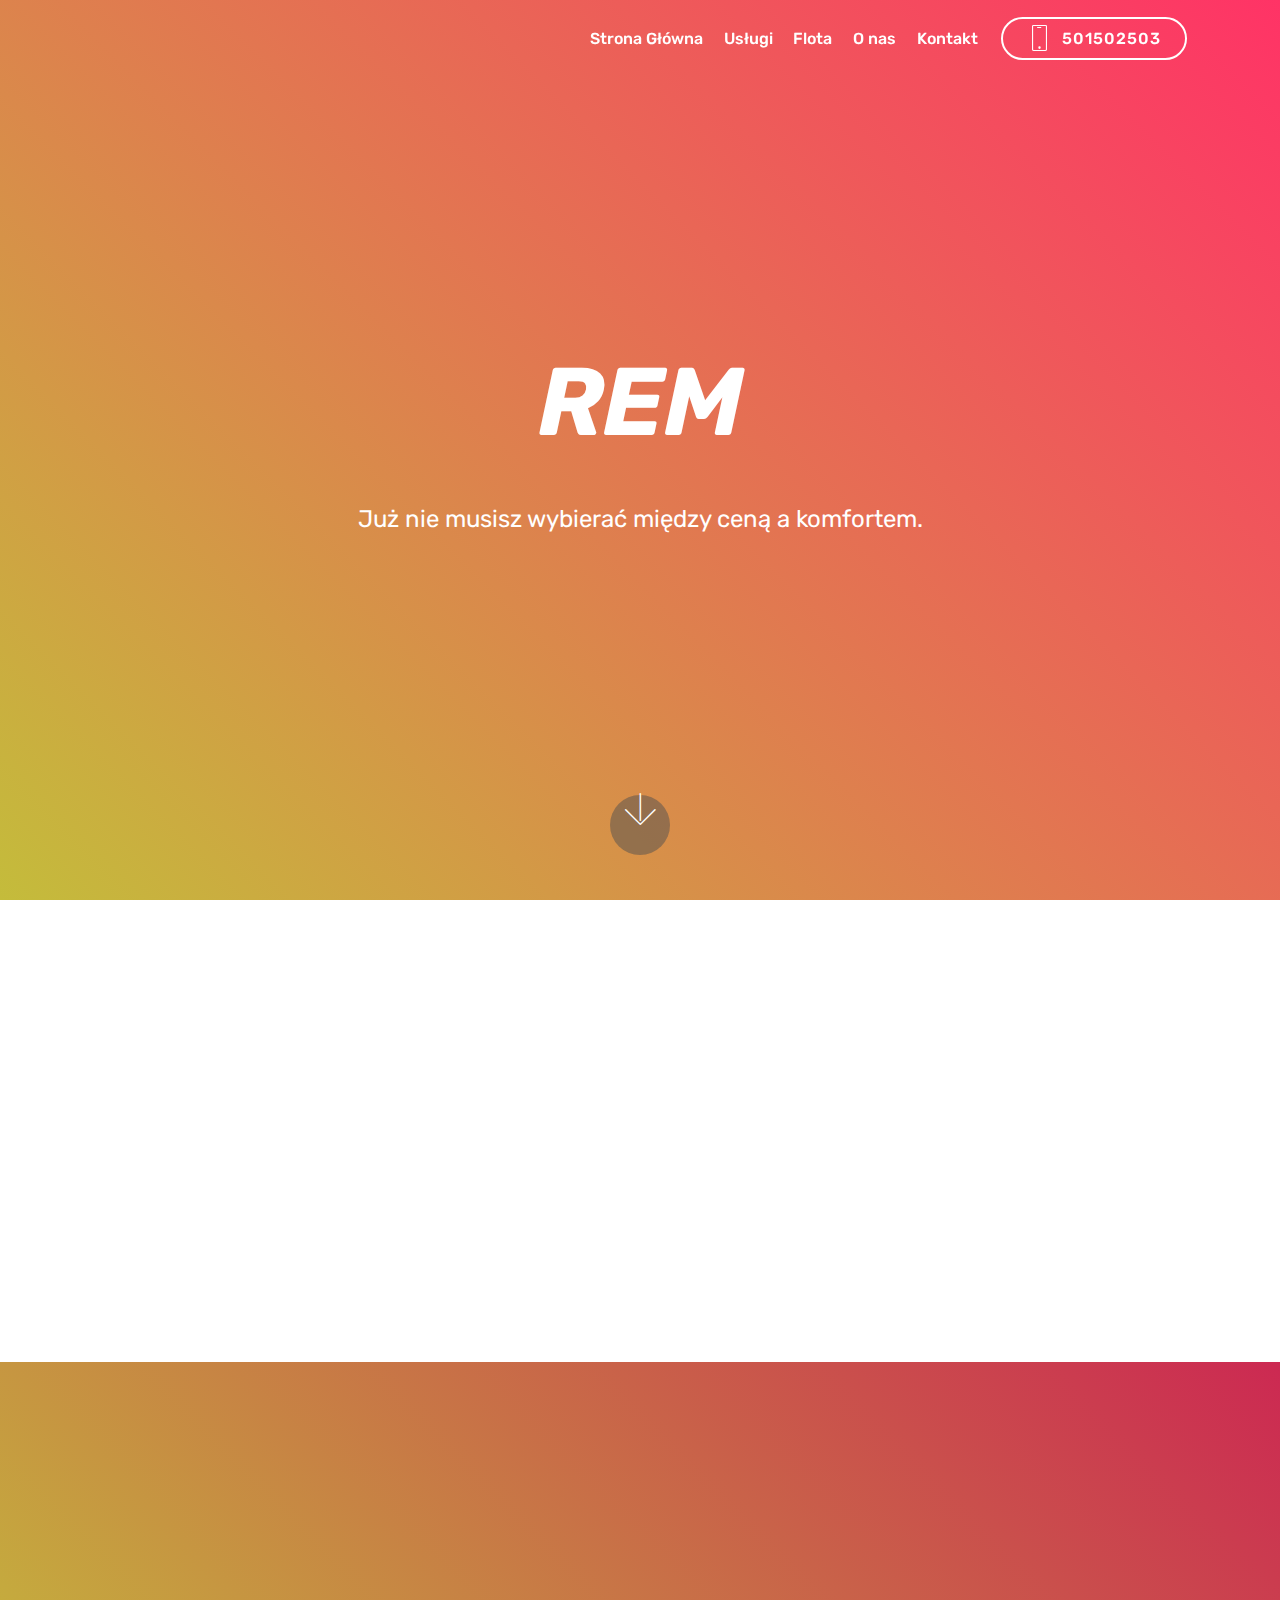
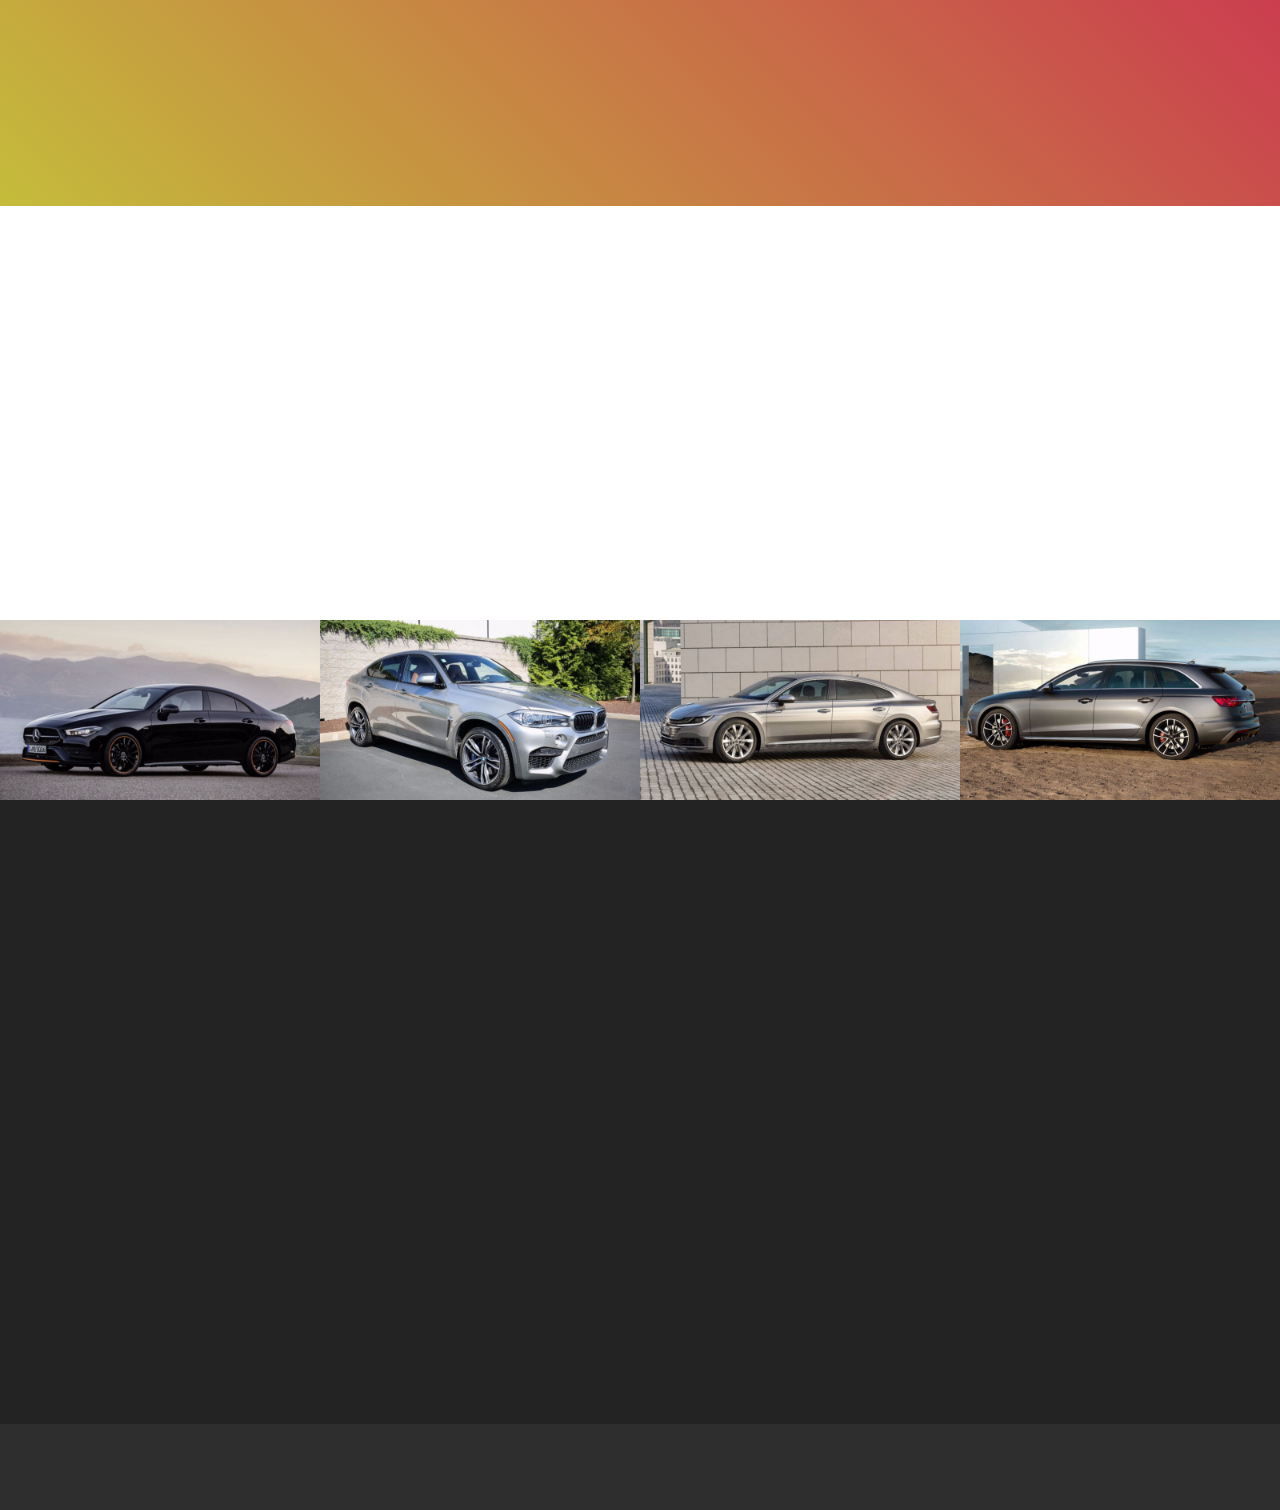
==== index.html @ b4884ef9 "create github pages" ====
<!DOCTYPE html>
<html  >
<head>
  <!-- Site made with Mobirise Website Builder v4.11.5, https://mobirise.com -->
  <meta charset="UTF-8">
  <meta http-equiv="X-UA-Compatible" content="IE=edge">
  <meta name="generator" content="Mobirise v4.11.5, mobirise.com">
  <meta name="viewport" content="width=device-width, initial-scale=1, minimum-scale=1">
  <link rel="shortcut icon" href="assets/images/logo2.png" type="image/x-icon">
  <meta name="description" content="">
  
  <title>Home</title>
  <link rel="stylesheet" href="assets/web/assets/mobirise-icons/mobirise-icons.css">
  <link rel="stylesheet" href="assets/soundcloud-plugin/style.css">
  <link rel="stylesheet" href="assets/bootstrap/css/bootstrap.min.css">
  <link rel="stylesheet" href="assets/bootstrap/css/bootstrap-grid.min.css">
  <link rel="stylesheet" href="assets/bootstrap/css/bootstrap-reboot.min.css">
  <link rel="stylesheet" href="assets/tether/tether.min.css">
  <link rel="stylesheet" href="assets/dropdown/css/style.css">
  <link rel="stylesheet" href="assets/animatecss/animate.min.css">
  <link rel="stylesheet" href="assets/theme/css/style.css">
  <link rel="stylesheet" href="assets/gallery/style.css">
  <link rel="preload" as="style" href="assets/mobirise/css/mbr-additional.css"><link rel="stylesheet" href="assets/mobirise/css/mbr-additional.css" type="text/css">
  
  
  
</head>
<body>
  <section class="menu cid-rJGzyk64G8" once="menu" id="menu2-5">

    

    <nav class="navbar navbar-expand beta-menu navbar-dropdown align-items-center navbar-fixed-top navbar-toggleable-sm bg-color transparent">
        <button class="navbar-toggler navbar-toggler-right" type="button" data-toggle="collapse" data-target="#navbarSupportedContent" aria-controls="navbarSupportedContent" aria-expanded="false" aria-label="Toggle navigation">
            <div class="hamburger">
                <span></span>
                <span></span>
                <span></span>
                <span></span>
            </div>
        </button>
        <div class="menu-logo">
            <div class="navbar-brand">
                
                
            </div>
        </div>
        <div class="collapse navbar-collapse" id="navbarSupportedContent">
            <ul class="navbar-nav nav-dropdown navbar-nav-top-padding" data-app-modern-menu="true"><li class="nav-item"><a class="nav-link link text-white display-4" href="index.html">Strona Główna</a></li><li class="nav-item"><a class="nav-link link text-white display-4" href="page1.html">Usługi</a></li><li class="nav-item"><a class="nav-link link text-white display-4" href="page2.html">Flota</a></li><li class="nav-item"><a class="nav-link link text-white display-4" href="page3.html">O nas</a></li><li class="nav-item"><a class="nav-link link text-white display-4" href="index.html#contacts1-9">Kontakt</a></li></ul>
            <div class="navbar-buttons mbr-section-btn"><a class="btn btn-sm btn-white-outline display-4" href="tel:+1-234-567-8901">
                    <span class="btn-icon mbri-mobile mbr-iconfont mbr-iconfont-btn">
                    </span>501502503</a></div>
        </div>
    </nav>
</section>

<section class="engine"><a href="https://mobirise.info/n">free simple web templates</a></section><section class="header11 cid-rJGunE5Gur mbr-fullscreen" id="header11-1">

    <!-- Block parameters controls (Blue "Gear" panel) -->
    
    <!-- End block parameters -->

    
    <div class="container align-left">
        <div class="media-container-column mbr-white col-md-12">
            
            <h1 class="mbr-section-title py-3 mbr-fonts-style display-1"><strong><em>REM</em></strong></h1>
            <p class="mbr-text py-3 mbr-fonts-style display-5">Już nie musisz wybierać między ceną a komfortem.</p>
            
        </div>
    </div>

    <div class="mbr-arrow hidden-sm-down" aria-hidden="true">
        <a href="#next">
            <i class="mbri-down mbr-iconfont"></i>
        </a>
    </div>
</section>

<section class="mbr-section info1 cid-rJRzgH8asZ" id="info1-i">

    

    
    <div class="container">
        <div class="row justify-content-center content-row">
            <div class="media-container-column title col-12 col-lg-7 col-md-6">
                <h3 class="mbr-section-subtitle align-left mbr-light pb-3 mbr-fonts-style display-5">Realizujemy transporty grupowe, indywidualne oraz w ramach szerszej współpracy. Znajdź ofertę, która najbardziej Tobie odpowiada.</h3>
                <h2 class="align-left mbr-bold mbr-fonts-style display-2">WYBIERZ RODZAJ TRANSPORTU<br></h2>
            </div>
            <div class="media-container-column col-12 col-lg-3 col-md-4">
                <div class="mbr-section-btn align-right py-4"><a class="btn btn-black display-4" href="page1.html">USŁUGI</a></div>
            </div>
        </div>
    </div>
</section>

<section class="mbr-section info2 cid-rJRzhJeKX6" id="info2-j">

    

    

    <div class="container">
        <div class="row main justify-content-center">
            <div class="media-container-column col-12 col-lg-3 col-md-4">
                <div class="mbr-section-btn align-left py-4"><a class="btn btn-black display-4" href="page2.html">FLOTA</a></div>
            </div>
            <div class="media-container-column title col-12 col-lg-7 col-md-6">
                <h2 class="align-right mbr-bold mbr-white pb-3 mbr-fonts-style display-5"><span style="font-weight: normal;">Posiadamy dużą flotę samochodów&nbsp;renomowanych marek takich jak: BMW, Mercedes, Audi, Volkswagen.</span></h2>
                <h3 class="mbr-section-subtitle align-right mbr-light mbr-white mbr-fonts-style display-2"><strong>SPRAWDŹ NASZE POJAZDY</strong></h3>
            </div>
        </div>
    </div>
</section>

<section class="mbr-section info1 cid-rJRziMb0Fy" id="info1-k">

    

    
    <div class="container">
        <div class="row justify-content-center content-row">
            <div class="media-container-column title col-12 col-lg-7 col-md-6">
                <h3 class="mbr-section-subtitle align-left mbr-light pb-3 mbr-fonts-style display-5">Zanim skorzystasz z naszej oferty, dowiedz się więcej o nas i o naszych standardach, które pozwoliły nam stanąć na czele firm transportowych.</h3>
                <h2 class="align-left mbr-bold mbr-fonts-style display-2">Poznaj nas i nasz zespół</h2>
            </div>
            <div class="media-container-column col-12 col-lg-3 col-md-4">
                <div class="mbr-section-btn align-right py-4"><a class="btn btn-black display-4" href="page3.html">O nas</a></div>
            </div>
        </div>
    </div>
</section>

<section class="mbr-gallery mbr-slider-carousel cid-rJRK3xpeCD" id="gallery3-16">

    

    <div>
        <div><!-- Filter --><!-- Gallery --><div class="mbr-gallery-row"><div class="mbr-gallery-layout-default"><div><div><div class="mbr-gallery-item mbr-gallery-item--p0" data-video-url="false" data-tags="Niesamowite"><div href="#lb-gallery3-16" data-slide-to="0" data-toggle="modal"><img src="assets/images/1920-nowymercedes-benzclacoupeacute-0083-945897-1256x837-800x450.jpeg" alt="" title=""><span class="icon-focus"></span></div></div><div class="mbr-gallery-item mbr-gallery-item--p0" data-video-url="false" data-tags="Wrażliwe"><div href="#lb-gallery3-16" data-slide-to="1" data-toggle="modal"><img src="assets/images/3ade88a9a35faf5056b6fb2b3091772f-1024x683-800x450.jpeg" alt="" title=""><span class="icon-focus"></span></div></div><div class="mbr-gallery-item mbr-gallery-item--p0" data-video-url="false" data-tags="Twórcze"><div href="#lb-gallery3-16" data-slide-to="2" data-toggle="modal"><img src="assets/images/volkswagen-arteon-cennik-i-cena-w-polsce-1256x707-800x450.jpeg" alt="" title=""><span class="icon-focus"></span></div></div><div class="mbr-gallery-item mbr-gallery-item--p0" data-video-url="false" data-tags="Animowane"><div href="#lb-gallery3-16" data-slide-to="3" data-toggle="modal"><img src="assets/images/1920x1080-as4-a-191002-1256x707-800x450.jpeg" alt="" title=""><span class="icon-focus"></span></div></div></div></div><div class="clearfix"></div></div></div><!-- Lightbox --><div data-app-prevent-settings="" class="mbr-slider modal fade carousel slide" tabindex="-1" data-keyboard="true" data-interval="false" id="lb-gallery3-16"><div class="modal-dialog"><div class="modal-content"><div class="modal-body"><div class="carousel-inner"><div class="carousel-item"><img src="assets/images/1920-nowymercedes-benzclacoupeacute-0083-945897-1256x837.jpeg" alt="" title=""></div><div class="carousel-item"><img src="assets/images/3ade88a9a35faf5056b6fb2b3091772f-1024x683.jpeg" alt="" title=""></div><div class="carousel-item"><img src="assets/images/volkswagen-arteon-cennik-i-cena-w-polsce-1256x707.jpeg" alt="" title=""></div><div class="carousel-item active"><img src="assets/images/1920x1080-as4-a-191002-1256x707.jpeg" alt="" title=""></div></div><a class="carousel-control carousel-control-prev" role="button" data-slide="prev" href="#lb-gallery3-16"><span class="mbri-left mbr-iconfont" aria-hidden="true"></span><span class="sr-only">Previous</span></a><a class="carousel-control carousel-control-next" role="button" data-slide="next" href="#lb-gallery3-16"><span class="mbri-right mbr-iconfont" aria-hidden="true"></span><span class="sr-only">Next</span></a><a class="close" href="#" role="button" data-dismiss="modal"><span class="sr-only">Close</span></a></div></div></div></div></div>
    </div>

</section>

<section class="mbr-section contacts1 cid-rJGGZjTXAt" id="contacts1-9">
    <!---->
    
    <!---->
    <!--Overlay-->
    
    <!--Container-->
    <div class="container">
        <div class="row">
            <!--Titles-->
            <div class="title col-12">
                <h2 class="align-left mbr-fonts-style display-1">Kontakt</h2>
                
            </div>
            <!--Left-->
            <div class="col-12 col-md-6">
                <div class="left-block wrapper">
                    <div class="b b-adress">
                        <h5 class="align-left mbr-fonts-style m-0 display-5">
                            Adres:</h5>
                        <p class="mbr-text align-left mbr-fonts-style display-7">św. Wincentego 14/19 03-505 Warszawa</p>
                    </div>
                    <div class="b b-phone">
                        <h5 class="align-left mbr-fonts-style m-0 display-5">Telefon</h5>
                        <p class="mbr-text align-left mbr-fonts-style display-7">501502503</p>
                    </div>
                    <div class="b b-mail">
                        <h5 class="align-left mbr-fonts-style m-0 display-5">Dane firmy:</h5>
                        <p class="mbr-text align-left mbr-fonts-style display-7">REM sp. z o.o.<br>KRS 0000455723
<br>NIP 6112729749
<br>REGON 022099872<br></p>
                    </div>
                </div>
            </div>
            <!--Right-->
            <div class="col-12 col-md-6">
                <div class="google-map"><iframe frameborder="0" style="border:0" src="https://www.google.com/maps/embed/v1/place?key=AIzaSyCy9r70T3NYf3PhvVflTo0_zdif2_IoIYs&amp;q=place_id:ChIJbTyBayLMHkcRTIq_epnAXNs" allowfullscreen=""></iframe></div>
            </div>
        </div>
    </div>
</section>

<section once="footers" class="cid-rJGOMIlOCq" id="footer6-b">

    

    

    <div class="container">
        <div class="media-container-row align-center mbr-white">
            <div class="col-12">
                <p class="mbr-text mb-0 mbr-fonts-style display-7">
                    © Copyright 2019 REM sp. z o.o. - All Rights Reserved
                </p>
            </div>
        </div>
    </div>
</section>


  <script src="assets/web/assets/jquery/jquery.min.js"></script>
  <script src="assets/popper/popper.min.js"></script>
  <script src="assets/bootstrap/js/bootstrap.min.js"></script>
  <script src="assets/viewportchecker/jquery.viewportchecker.js"></script>
  <script src="assets/tether/tether.min.js"></script>
  <script src="assets/dropdown/js/nav-dropdown.js"></script>
  <script src="assets/dropdown/js/navbar-dropdown.js"></script>
  <script src="assets/smoothscroll/smooth-scroll.js"></script>
  <script src="assets/vimeoplayer/jquery.mb.vimeo_player.js"></script>
  <script src="assets/masonry/masonry.pkgd.min.js"></script>
  <script src="assets/imagesloaded/imagesloaded.pkgd.min.js"></script>
  <script src="assets/bootstrapcarouselswipe/bootstrap-carousel-swipe.js"></script>
  <script src="assets/touchswipe/jquery.touch-swipe.min.js"></script>
  <script src="assets/theme/js/script.js"></script>
  <script src="assets/gallery/player.min.js"></script>
  <script src="assets/gallery/script.js"></script>
  <script src="assets/slidervideo/script.js"></script>
  
  
 <div id="scrollToTop" class="scrollToTop mbr-arrow-up"><a style="text-align: center;"><i class="mbr-arrow-up-icon mbr-arrow-up-icon-cm cm-icon cm-icon-smallarrow-up"></i></a></div>
    <input name="animation" type="hidden">
  </body>
</html>
---- assets/web/assets/mobirise-icons/mobirise-icons.css ----
@font-face {
  font-family: 'MobiriseIcons';
  src:  url('mobirise-icons.eot?spat4u');
  src:  url('mobirise-icons.eot?spat4u#iefix') format('embedded-opentype'),
    url('mobirise-icons.ttf?spat4u') format('truetype'),
    url('mobirise-icons.woff?spat4u') format('woff'),
    url('mobirise-icons.svg?spat4u#MobiriseIcons') format('svg');
  font-weight: normal;
  font-style: normal;
  font-display: swap;
}

[class^="mbri-"], [class*=" mbri-"] {
  /* use !important to prevent issues with browser extensions that change fonts */
  font-family: MobiriseIcons !important;
  speak: none;
  font-style: normal;
  font-weight: normal;
  font-variant: normal;
  text-transform: none;
  line-height: 1;

  /* Better Font Rendering =========== */
  -webkit-font-smoothing: antialiased;
  -moz-osx-font-smoothing: grayscale;
}

.mbri-add-submenu:before {
  content: "\e900";
}
.mbri-alert:before {
  content: "\e901";
}
.mbri-align-center:before {
  content: "\e902";
}
.mbri-align-justify:before {
  content: "\e903";
}
.mbri-align-left:before {
  content: "\e904";
}
.mbri-align-right:before {
  content: "\e905";
}
.mbri-android:before {
  content: "\e906";
}
.mbri-apple:before {
  content: "\e907";
}
.mbri-arrow-down:before {
  content: "\e908";
}
.mbri-arrow-next:before {
  content: "\e909";
}
.mbri-arrow-prev:before {
  content: "\e90a";
}
.mbri-arrow-up:before {
  content: "\e90b";
}
.mbri-bold:before {
  content: "\e90c";
}
.mbri-bookmark:before {
  content: "\e90d";
}
.mbri-bootstrap:before {
  content: "\e90e";
}
.mbri-briefcase:before {
  content: "\e90f";
}
.mbri-browse:before {
  content: "\e910";
}
.mbri-bulleted-list:before {
  content: "\e911";
}
.mbri-calendar:before {
  content: "\e912";
}
.mbri-camera:before {
  content: "\e913";
}
.mbri-cart-add:before {
  content: "\e914";
}
.mbri-cart-full:before {
  content: "\e915";
}
.mbri-cash:before {
  content: "\e916";
}
.mbri-change-style:before {
  content: "\e917";
}
.mbri-chat:before {
  content: "\e918";
}
.mbri-clock:before {
  content: "\e919";
}
.mbri-close:before {
  content: "\e91a";
}
.mbri-cloud:before {
  content: "\e91b";
}
.mbri-code:before {
  content: "\e91c";
}
.mbri-contact-form:before {
  content: "\e91d";
}
.mbri-credit-card:before {
  content: "\e91e";
}
.mbri-cursor-click:before {
  content: "\e91f";
}
.mbri-cust-feedback:before {
  content: "\e920";
}
.mbri-database:before {
  content: "\e921";
}
.mbri-delivery:before {
  content: "\e922";
}
.mbri-desktop:before {
  content: "\e923";
}
.mbri-devices:before {
  content: "\e924";
}
.mbri-down:before {
  content: "\e925";
}
.mbri-download:before {
  content: "\e989";
}
.mbri-drag-n-drop:before {
  content: "\e927";
}
.mbri-drag-n-drop2:before {
  content: "\e928";
}
.mbri-edit:before {
  content: "\e929";
}
.mbri-edit2:before {
  content: "\e92a";
}
.mbri-error:before {
  content: "\e92b";
}
.mbri-extension:before {
  content: "\e92c";
}
.mbri-features:before {
  content: "\e92d";
}
.mbri-file:before {
  content: "\e92e";
}
.mbri-flag:before {
  content: "\e92f";
}
.mbri-folder:before {
  content: "\e930";
}
.mbri-gift:before {
  content: "\e931";
}
.mbri-github:before {
  content: "\e932";
}
.mbri-globe:before {
  content: "\e933";
}
.mbri-globe-2:before {
  content: "\e934";
}
.mbri-growing-chart:before {
  content: "\e935";
}
.mbri-hearth:before {
  content: "\e936";
}
.mbri-help:before {
  content: "\e937";
}
.mbri-home:before {
  content: "\e938";
}
.mbri-hot-cup:before {
  content: "\e939";
}
.mbri-idea:before {
  content: "\e93a";
}
.mbri-image-gallery:before {
  content: "\e93b";
}
.mbri-image-slider:before {
  content: "\e93c";
}
.mbri-info:before {
  content: "\e93d";
}
.mbri-italic:before {
  content: "\e93e";
}
.mbri-key:before {
  content: "\e93f";
}
.mbri-laptop:before {
  content: "\e940";
}
.mbri-layers:before {
  content: "\e941";
}
.mbri-left-right:before {
  content: "\e942";
}
.mbri-left:before {
  content: "\e943";
}
.mbri-letter:before {
  content: "\e944";
}
.mbri-like:before {
  content: "\e945";
}
.mbri-link:before {
  content: "\e946";
}
.mbri-lock:before {
  content: "\e947";
}
.mbri-login:before {
  content: "\e948";
}
.mbri-logout:before {
  content: "\e949";
}
.mbri-magic-stick:before {
  content: "\e94a";
}
.mbri-map-pin:before {
  content: "\e94b";
}
.mbri-menu:before {
  content: "\e94c";
}
.mbri-mobile:before {
  content: "\e94d";
}
.mbri-mobile2:before {
  content: "\e94e";
}
.mbri-mobirise:before {
  content: "\e94f";
}
.mbri-more-horizontal:before {
  content: "\e950";
}
.mbri-more-vertical:before {
  content: "\e951";
}
.mbri-music:before {
  content: "\e952";
}
.mbri-new-file:before {
  content: "\e953";
}
.mbri-numbered-list:before {
  content: "\e954";
}
.mbri-opened-folder:before {
  content: "\e955";
}
.mbri-pages:before {
  content: "\e956";
}
.mbri-paper-plane:before {
  content: "\e957";
}
.mbri-paperclip:before {
  content: "\e958";
}
.mbri-photo:before {
  content: "\e959";
}
.mbri-photos:before {
  content: "\e95a";
}
.mbri-pin:before {
  content: "\e95b";
}
.mbri-play:before {
  content: "\e95c";
}
.mbri-plus:before {
  content: "\e95d";
}
.mbri-preview:before {
  content: "\e95e";
}
.mbri-print:before {
  content: "\e95f";
}
.mbri-protect:before {
  content: "\e960";
}
.mbri-question:before {
  content: "\e961";
}
.mbri-quote-left:before {
  content: "\e962";
}
.mbri-quote-right:before {
  content: "\e963";
}
.mbri-refresh:before {
  content: "\e964";
}
.mbri-responsive:before {
  content: "\e965";
}
.mbri-right:before {
  content: "\e966";
}
.mbri-rocket:before {
  content: "\e967";
}
.mbri-sad-face:before {
  content: "\e968";
}
.mbri-sale:before {
  content: "\e969";
}
.mbri-save:before {
  content: "\e96a";
}
.mbri-search:before {
  content: "\e96b";
}
.mbri-setting:before {
  content: "\e96c";
}
.mbri-setting2:before {
  content: "\e96d";
}
.mbri-setting3:before {
  content: "\e96e";
}
.mbri-share:before {
  content: "\e96f";
}
.mbri-shopping-bag:before {
  content: "\e970";
}
.mbri-shopping-basket:before {
  content: "\e971";
}
.mbri-shopping-cart:before {
  content: "\e972";
}
.mbri-sites:before {
  content: "\e973";
}
.mbri-smile-face:before {
  content: "\e974";
}
.mbri-speed:before {
  content: "\e975";
}
.mbri-star:before {
  content: "\e976";
}
.mbri-success:before {
  content: "\e977";
}
.mbri-sun:before {
  content: "\e978";
}
.mbri-sun2:before {
  content: "\e979";
}
.mbri-tablet:before {
  content: "\e97a";
}
.mbri-tablet-vertical:before {
  content: "\e97b";
}
.mbri-target:before {
  content: "\e97c";
}
.mbri-timer:before {
  content: "\e97d";
}
.mbri-to-ftp:before {
  content: "\e97e";
}
.mbri-to-local-drive:before {
  content: "\e97f";
}
.mbri-touch-swipe:before {
  content: "\e980";
}
.mbri-touch:before {
  content: "\e981";
}
.mbri-trash:before {
  content: "\e982";
}
.mbri-underline:before {
  content: "\e983";
}
.mbri-unlink:before {
  content: "\e984";
}
.mbri-unlock:before {
  content: "\e985";
}
.mbri-up-down:before {
  content: "\e986";
}
.mbri-up:before {
  content: "\e987";
}
.mbri-update:before {
  content: "\e988";
}
.mbri-upload:before {
 content: "\e926"; 
}
.mbri-user:before {
  content: "\e98a";
}
.mbri-user2:before {
  content: "\e98b";
}
.mbri-users:before {
  content: "\e98c";
}
.mbri-video:before {
  content: "\e98d";
}
.mbri-video-play:before {
  content: "\e98e";
}
.mbri-watch:before {
  content: "\e98f";
}
.mbri-website-theme:before {
  content: "\e990";
}
.mbri-wifi:before {
  content: "\e991";
}
.mbri-windows:before {
  content: "\e992";
}
.mbri-zoom-out:before {
  content: "\e993";
}
.mbri-redo:before {
  content: "\e994";
}
.mbri-undo:before {
  content: "\e995";
}
---- assets/soundcloud-plugin/style.css ----
.addons-container {
  position: relative;
  margin-left: auto;
  margin-right: auto;
  padding-right: 15px;
  padding-left: 15px; }
  @media (min-width: 576px) {
    .addons-container {
      padding-right: 15px;
      padding-left: 15px; } }
  @media (min-width: 768px) {
    .addons-container {
      padding-right: 15px;
      padding-left: 15px; } }
  @media (min-width: 992px) {
    .addons-container {
      padding-right: 15px;
      padding-left: 15px; } }
  @media (min-width: 1200px) {
    .addons-container {
      padding-right: 15px;
      padding-left: 15px; } }
  @media (min-width: 576px) {
    .addons-container {
      width: 540px;
      max-width: 100%; } }
  @media (min-width: 768px) {
    .addons-container {
      width: 720px;
      max-width: 100%; } }
  @media (min-width: 992px) {
    .addons-container {
      width: 960px;
      max-width: 100%; } }
  @media (min-width: 1200px) {
    .addons-container {
      width: 1140px;
      max-width: 100%; } }

.addons-container-inner{
    position: relative;
    width: 100%;
    min-height: 1px;
    padding-right: 15px;
    padding-left: 15px;
}
@media (min-width: 567px) {
    .addons-container-inner{
        -ms-flex: 0 0 66.666667%;
        flex: 0 0 66.666667%;
        max-width: 66.666667%;
    }
}
.addons-row{
    display: flex;
    justify-content:center;
}
---- assets/dropdown/css/style.css ----
.navbar-dropdown {
  left: 0;
  padding: 0;
  position: absolute;
  right: 0;
  top: 0;
  transition: all 0.45s ease;
  z-index: 1030;
  background: #282828; }
  .navbar-dropdown .navbar-logo {
    margin-right: 0.8rem;
    transition: margin 0.3s ease-in-out;
    vertical-align: middle; }
    .navbar-dropdown .navbar-logo img {
      height: 3.125rem;
      transition: all 0.3s ease-in-out; }
    .navbar-dropdown .navbar-logo.mbr-iconfont {
      font-size: 3.125rem;
      line-height: 3.125rem; }
  .navbar-dropdown .navbar-caption {
    font-weight: 700;
    white-space: normal;
    vertical-align: -4px;
    line-height: 3.125rem !important; }
    .navbar-dropdown .navbar-caption, .navbar-dropdown .navbar-caption:hover {
      color: inherit;
      text-decoration: none; }
  .navbar-dropdown .mbr-iconfont + .navbar-caption {
    vertical-align: -1px; }
  .navbar-dropdown.navbar-fixed-top {
    position: fixed; }
  .navbar-dropdown .navbar-brand span {
    vertical-align: -4px; }
  .navbar-dropdown.bg-color.transparent {
    background: none; }
  .navbar-dropdown.navbar-short .navbar-brand {
    padding: 0.625rem 0; }
    .navbar-dropdown.navbar-short .navbar-brand span {
      vertical-align: -1px; }
  .navbar-dropdown.navbar-short .navbar-caption {
    line-height: 2.375rem !important;
    vertical-align: -2px; }
  .navbar-dropdown.navbar-short .navbar-logo {
    margin-right: 0.5rem; }
    .navbar-dropdown.navbar-short .navbar-logo img {
      height: 2.375rem; }
    .navbar-dropdown.navbar-short .navbar-logo.mbr-iconfont {
      font-size: 2.375rem;
      line-height: 2.375rem; }
  .navbar-dropdown.navbar-short .mbr-table-cell {
    height: 3.625rem; }
  .navbar-dropdown .navbar-close {
    left: 0.6875rem;
    position: fixed;
    top: 0.75rem;
    z-index: 1000; }
  .navbar-dropdown .hamburger-icon {
    content: "";
    display: inline-block;
    vertical-align: middle;
    width: 16px;
    -webkit-box-shadow: 0 -6px 0 1px #282828,0 0 0 1px #282828,0 6px 0 1px #282828;
    -moz-box-shadow: 0 -6px 0 1px #282828,0 0 0 1px #282828,0 6px 0 1px #282828;
    box-shadow: 0 -6px 0 1px #282828,0 0 0 1px #282828,0 6px 0 1px #282828; }

.dropdown-menu .dropdown-toggle[data-toggle="dropdown-submenu"]::after {
  border-bottom: 0.35em solid transparent;
  border-left: 0.35em solid;
  border-right: 0;
  border-top: 0.35em solid transparent;
  margin-left: 0.3rem; }

.dropdown-menu .dropdown-item:focus {
  outline: 0; }

.nav-dropdown {
  font-size: 0.75rem;
  font-weight: 500;
  height: auto !important; }
  .nav-dropdown .nav-btn {
    padding-left: 1rem; }
  .nav-dropdown .link {
    margin: .667em 1.667em;
    font-weight: 500;
    padding: 0;
    transition: color .2s ease-in-out; }
    .nav-dropdown .link.dropdown-toggle {
      margin-right: 2.583em; }
      .nav-dropdown .link.dropdown-toggle::after {
        margin-left: .25rem;
        border-top: 0.35em solid;
        border-right: 0.35em solid transparent;
        border-left: 0.35em solid transparent;
        border-bottom: 0; }
      .nav-dropdown .link.dropdown-toggle[aria-expanded="true"] {
        margin: 0;
        padding: 0.667em 3.263em  0.667em 1.667em; }
  .nav-dropdown .link::after,
  .nav-dropdown .dropdown-item::after {
    color: inherit; }
  .nav-dropdown .btn {
    font-size: 0.75rem;
    font-weight: 700;
    letter-spacing: 0;
    margin-bottom: 0;
    padding-left: 1.25rem;
    padding-right: 1.25rem; }
  .nav-dropdown .dropdown-menu {
    border-radius: 0;
    border: 0;
    left: 0;
    margin: 0;
    padding-bottom: 1.25rem;
    padding-top: 1.25rem;
    position: relative; }
  .nav-dropdown .dropdown-submenu {
    margin-left: 0.125rem;
    top: 0; }
  .nav-dropdown .dropdown-item {
    font-weight: 500;
    line-height: 2;
    padding: 0.3846em 4.615em 0.3846em 1.5385em;
    position: relative;
    transition: color .2s ease-in-out, background-color .2s ease-in-out; }
    .nav-dropdown .dropdown-item::after {
      margin-top: -0.3077em;
      position: absolute;
      right: 1.1538em;
      top: 50%; }
    .nav-dropdown .dropdown-item:focus, .nav-dropdown .dropdown-item:hover {
      background: none; }

@media (max-width: 767px) {
  .nav-dropdown.navbar-toggleable-sm {
    bottom: 0;
    display: none;
    left: 0;
    overflow-x: hidden;
    position: fixed;
    top: 0;
    transform: translateX(-100%);
    -ms-transform: translateX(-100%);
    -webkit-transform: translateX(-100%);
    width: 18.75rem;
    z-index: 999; } }
.nav-dropdown.navbar-toggleable-xl {
  bottom: 0;
  display: none;
  left: 0;
  overflow-x: hidden;
  position: fixed;
  top: 0;
  transform: translateX(-100%);
  -ms-transform: translateX(-100%);
  -webkit-transform: translateX(-100%);
  width: 18.75rem;
  z-index: 999; }

.nav-dropdown-sm {
  display: block !important;
  overflow-x: hidden;
  overflow: auto;
  padding-top: 3.875rem; }
  .nav-dropdown-sm::after {
    content: "";
    display: block;
    height: 3rem;
    width: 100%; }
  .nav-dropdown-sm.collapse.in ~ .navbar-close {
    display: block !important; }
  .nav-dropdown-sm.collapsing, .nav-dropdown-sm.collapse.in {
    transform: translateX(0);
    -ms-transform: translateX(0);
    -webkit-transform: translateX(0);
    transition: all 0.25s ease-out;
    -webkit-transition: all 0.25s ease-out;
    background: #282828; }
  .nav-dropdown-sm.collapsing[aria-expanded="false"] {
    transform: translateX(-100%);
    -ms-transform: translateX(-100%);
    -webkit-transform: translateX(-100%); }
  .nav-dropdown-sm .nav-item {
    display: block;
    margin-left: 0 !important;
    padding-left: 0; }
  .nav-dropdown-sm .link,
  .nav-dropdown-sm .dropdown-item {
    border-top: 1px dotted rgba(255, 255, 255, 0.1);
    font-size: 0.8125rem;
    line-height: 1.6;
    margin: 0 !important;
    padding: 0.875rem 2.4rem 0.875rem 1.5625rem !important;
    position: relative;
    white-space: normal; }
    .nav-dropdown-sm .link:focus, .nav-dropdown-sm .link:hover,
    .nav-dropdown-sm .dropdown-item:focus,
    .nav-dropdown-sm .dropdown-item:hover {
      background: rgba(0, 0, 0, 0.2) !important;
      color: #c0a375; }
  .nav-dropdown-sm .nav-btn {
    position: relative;
    padding: 1.5625rem 1.5625rem 0 1.5625rem; }
    .nav-dropdown-sm .nav-btn::before {
      border-top: 1px dotted rgba(255, 255, 255, 0.1);
      content: "";
      left: 0;
      position: absolute;
      top: 0;
      width: 100%; }
    .nav-dropdown-sm .nav-btn + .nav-btn {
      padding-top: 0.625rem; }
      .nav-dropdown-sm .nav-btn + .nav-btn::before {
        display: none; }
  .nav-dropdown-sm .btn {
    padding: 0.625rem 0; }
  .nav-dropdown-sm .dropdown-toggle[data-toggle="dropdown-submenu"]::after {
    margin-left: .25rem;
    border-top: 0.35em solid;
    border-right: 0.35em solid transparent;
    border-left: 0.35em solid transparent;
    border-bottom: 0; }
  .nav-dropdown-sm .dropdown-toggle[data-toggle="dropdown-submenu"][aria-expanded="true"]::after {
    border-top: 0;
    border-right: 0.35em solid transparent;
    border-left: 0.35em solid transparent;
    border-bottom: 0.35em solid; }
  .nav-dropdown-sm .dropdown-menu {
    margin: 0;
    padding: 0;
    position: relative;
    top: 0;
    left: 0;
    width: 100%;
    border: 0;
    float: none;
    border-radius: 0;
    background: none; }
  .nav-dropdown-sm .dropdown-submenu {
    left: 100%;
    margin-left: 0.125rem;
    margin-top: -1.25rem;
    top: 0; }

.navbar-toggleable-sm .nav-dropdown .dropdown-menu {
  position: absolute; }

.navbar-toggleable-sm .nav-dropdown .dropdown-submenu {
  left: 100%;
  margin-left: 0.125rem;
  margin-top: -1.25rem;
  top: 0; }

.navbar-toggleable-sm.opened .nav-dropdown .dropdown-menu {
  position: relative; }

.navbar-toggleable-sm.opened .nav-dropdown .dropdown-submenu {
  left: 0;
  margin-left: 00rem;
  margin-top: 0rem;
  top: 0; }

.is-builder .nav-dropdown.collapsing {
  transition: none !important; }

/*# sourceMappingURL=style.css.map */
---- assets/theme/css/style.css ----
/*!
 * Mobirise v4 theme (https://mobirise.com/)
 * Copyright 2017 Mobirise
 */
section {
  background-color: #eeeeee; }

body {
  font-style: normal;
  line-height: 1.5; }

section,
.container,
.container-fluid {
  position: relative;
  word-wrap: break-word; }

a.mbr-iconfont:hover {
  text-decoration: none; }

.article .lead p,
.article .lead ul,
.article .lead ol,
.article .lead pre,
.article .lead blockquote {
  margin-bottom: 0; }

ul,
ol,
pre,
blockquote {
  margin-bottom: 2.3125rem; }

pre {
  background: #f4f4f4;
  padding: 10px 24px;
  white-space: pre-wrap; }

.inactive {
  -webkit-user-select: none;
  -moz-user-select: none;
  -ms-user-select: none;
  user-select: none;
  pointer-events: none;
  -webkit-user-drag: none;
  user-drag: none; }

.mbr-section__comments .row {
  justify-content: center;
  -webkit-justify-content: center; }

a {
  font-style: normal;
  font-weight: 400;
  cursor: pointer; }
  a, a:hover {
    text-decoration: none; }

figure {
  margin-bottom: 0; }

body {
  color: #232323; }

h1,
h2,
h3,
h4,
h5,
h6,
.h1,
.h2,
.h3,
.h4,
.h5,
.h6,
.display-1,
.display-2,
.display-3,
.display-4 {
  line-height: 1;
  word-break: break-word;
  word-wrap: break-word; }

.mbr-section-title {
  font-style: normal;
  line-height: 1.2; }

.mbr-section-subtitle {
  line-height: 1.3; }

.mbr-text {
  font-style: normal;
  line-height: 1.6; }

b,
strong {
  font-weight: bold; }

blockquote {
  padding: 10px 0 10px 20px;
  position: relative;
  border-left: 2px solid;
  border-color: #ff3366; }

input:-webkit-autofill, input:-webkit-autofill:hover, input:-webkit-autofill:focus, input:-webkit-autofill:active {
  transition-delay: 9999s;
  transition-property: background-color, color; }

textarea[type='hidden'] {
  display: none; }

body {
  position: relative; }

section {
  background-position: 50% 50%;
  background-repeat: no-repeat;
  background-size: cover; }
  section .mbr-background-video,
  section .mbr-background-video-preview {
    position: absolute;
    bottom: 0;
    left: 0;
    right: 0;
    top: 0; }

.hidden {
  visibility: hidden; }

.mbr-z-index20 {
  z-index: 20; }

/*! Base colors */
.mbr-white {
  color: #ffffff; }

.mbr-black {
  color: #000000; }

.mbr-bg-white {
  background-color: #ffffff; }

.mbr-bg-black {
  background-color: #000000; }

/*! Text-aligns */
.align-left {
  text-align: left; }

.align-center {
  text-align: center; }

.align-right {
  text-align: right; }

@media (max-width: 767px) {
  .align-left,
  .align-center,
  .align-right,
  .mbr-section-btn,
  .mbr-section-title {
    text-align: center; } }
/*! Font-weight  */
.mbr-light {
  font-weight: 300; }

.mbr-regular {
  font-weight: 400; }

.mbr-semibold {
  font-weight: 500; }

.mbr-bold {
  font-weight: 700; }

/*! Media  */
.media-size-item {
  -webkit-flex: 1 1 auto;
  -moz-flex: 1 1 auto;
  -ms-flex: 1 1 auto;
  -o-flex: 1 1 auto;
  flex: 1 1 auto; }

.media-content {
  -webkit-flex-basis: 100%;
  flex-basis: 100%; }

.media-container-row {
  display: -ms-flexbox;
  display: -webkit-flex;
  display: flex;
  -webkit-flex-direction: row;
  -ms-flex-direction: row;
  flex-direction: row;
  -webkit-flex-wrap: wrap;
  -ms-flex-wrap: wrap;
  flex-wrap: wrap;
  -webkit-justify-content: center;
  -ms-flex-pack: center;
  justify-content: center;
  -webkit-align-content: center;
  -ms-flex-line-pack: center;
  align-content: center;
  -webkit-align-items: start;
  -ms-flex-align: start;
  align-items: start; }
  .media-container-row .media-size-item {
    width: 400px; }

.media-container-column {
  display: -ms-flexbox;
  display: -webkit-flex;
  display: flex;
  -webkit-flex-direction: column;
  -ms-flex-direction: column;
  flex-direction: column;
  -webkit-flex-wrap: wrap;
  -ms-flex-wrap: wrap;
  flex-wrap: wrap;
  -webkit-justify-content: center;
  -ms-flex-pack: center;
  justify-content: center;
  -webkit-align-content: center;
  -ms-flex-line-pack: center;
  align-content: center;
  -webkit-align-items: stretch;
  -ms-flex-align: stretch;
  align-items: stretch; }
  .media-container-column > * {
    width: 100%; }

@media (min-width: 992px) {
  .media-container-row {
    -webkit-flex-wrap: nowrap;
    -ms-flex-wrap: nowrap;
    flex-wrap: nowrap; } }
figure {
  overflow: hidden; }

figure[mbr-media-size] {
  transition: width 0.1s; }

.mbr-figure img,
.mbr-figure iframe {
  display: block;
  width: 100%; }

.card {
  background-color: transparent;
  border: none; }

.card-box {
  width: 100%; }

.card-img {
  text-align: center;
  flex-shrink: 0;
  -webkit-flex-shrink: 0; }

.media {
  max-width: 100%;
  margin: 0 auto; }

.mbr-figure {
  -ms-flex-item-align: center;
  -ms-grid-row-align: center;
  -webkit-align-self: center;
  align-self: center; }

.media-container > div {
  max-width: 100%; }

.mbr-figure img,
.card-img img {
  width: 100%; }

@media (max-width: 991px) {
  .media-size-item {
    width: auto !important; }

  .media {
    width: auto; }

  .mbr-figure {
    width: 100% !important; } }
/*! Buttons */
.btn {
  font-weight: 500;
  border-width: 2px;
  font-style: normal;
  letter-spacing: 1px;
  margin: .4rem .8rem;
  white-space: normal;
  -webkit-transition: all .3s ease-in-out;
  -moz-transition: all .3s ease-in-out;
  transition: all .3s ease-in-out;
  display: inline-flex;
  align-items: center;
  justify-content: center;
  word-break: break-word;
  -webkit-align-items: center;
  -webkit-justify-content: center;
  display: -webkit-inline-flex; }

.btn-sm {
  font-weight: 500;
  letter-spacing: 1px;
  -webkit-transition: all .3s ease-in-out;
  -moz-transition: all .3s ease-in-out;
  transition: all .3s ease-in-out; }

.btn-md {
  font-weight: 500;
  letter-spacing: 1px;
  margin: .4rem .8rem !important;
  -webkit-transition: all .3s ease-in-out;
  -moz-transition: all .3s ease-in-out;
  transition: all .3s ease-in-out; }

.btn-lg {
  font-weight: 500;
  letter-spacing: 1px;
  margin: .4rem .8rem !important;
  -webkit-transition: all .3s ease-in-out;
  -moz-transition: all .3s ease-in-out;
  transition: all .3s ease-in-out; }

.mbr-section-btn {
  margin-left: -0.25rem;
  margin-right: -0.25rem;
  font-size: 0; }

nav .mbr-section-btn {
  margin-left: 0rem;
  margin-right: 0rem; }

.btn-form {
  border-radius: 0; }
  .btn-form:hover {
    cursor: pointer; }

/*! Btn icon margin */
.btn .mbr-iconfont,
.btn.btn-sm .mbr-iconfont {
  cursor: pointer;
  margin-right: 0.5rem; }

.btn.btn-md .mbr-iconfont,
.btn.btn-md .mbr-iconfont {
  margin-right: 0.8rem; }

.mbr-regular {
  font-weight: 400; }

.mbr-semibold {
  font-weight: 500; }

.mbr-bold {
  font-weight: 700; }

[type='submit'] {
  -webkit-appearance: none; }

/*! Full-screen */
.mbr-fullscreen .mbr-overlay {
  min-height: 100vh; }

.mbr-fullscreen {
  display: flex;
  display: -webkit-flex;
  display: -moz-flex;
  display: -ms-flex;
  display: -o-flex;
  align-items: center;
  -webkit-align-items: center;
  min-height: 100vh;
  padding-top: 3rem;
  padding-bottom: 3rem; }

/*! Map */
.map {
  height: 25rem;
  position: relative; }
  .map iframe {
    width: 100%;
    height: 100%; }

.mbr-overlay {
  background-color: #000;
  bottom: 0;
  left: 0;
  opacity: .5;
  position: absolute;
  right: 0;
  top: 0;
  z-index: 0;
  pointer-events: none; }

/* Form */
blockquote {
  font-style: italic;
  padding: 10px 0 10px 20px;
  font-size: 1.09rem;
  position: relative;
  border-width: 3px; }

.form-control {
  background-color: #f5f5f5;
  box-shadow: none;
  color: #565656;
  line-height: 1.43;
  min-height: 3.5em;
  padding: 1.07em .5em; }
  .form-control, .form-control:focus {
    border: 1px solid #e8e8e8; }
  .form-active .form-control:invalid {
    border-color: red; }

.form-control-label {
  position: relative;
  cursor: pointer;
  margin-bottom: .357em;
  padding: 0; }

.alert {
  color: #ffffff;
  border-radius: 0;
  border: 0;
  font-size: .875rem;
  line-height: 1.5;
  margin-bottom: 1.875rem;
  padding: 1.25rem;
  position: relative; }
  .alert.alert-form::after {
    background-color: inherit;
    bottom: -7px;
    content: "";
    display: block;
    height: 14px;
    left: 50%;
    margin-left: -7px;
    position: absolute;
    transform: rotate(45deg);
    width: 14px;
    -webkit-transform: rotate(45deg); }

.form-asterisk {
  font-family: initial;
  position: absolute;
  top: -2px;
  font-weight: normal; }

/*! Scroll to top arrow */
#scrollToTop a i:before {
  content: '';
  position: absolute;
  height: 40%;
  top: 25%;
  background: #fff;
  width: 2px;
  left: calc(50% - 1px); }
#scrollToTop a i:after {
  content: '';
  position: absolute;
  display: block;
  border-top: 2px solid #fff;
  border-right: 2px solid #fff;
  width: 40%;
  height: 40%;
  left: 30%;
  bottom: 30%;
  transform: rotate(135deg);
  -webkit-transform: rotate(135deg); }

.mbr-arrow-up {
  bottom: 25px;
  right: 90px;
  position: fixed;
  text-align: right;
  z-index: 5000;
  color: #ffffff;
  font-size: 32px;
  transform: rotate(180deg);
  -webkit-transform: rotate(180deg); }

.mbr-arrow-up a {
  background: rgba(0, 0, 0, 0.2);
  border-radius: 3px;
  color: #fff;
  display: inline-block;
  height: 60px;
  width: 60px;
  outline-style: none !important;
  position: relative;
  text-decoration: none;
  transition: all 0.3s ease-in-out;
  cursor: pointer;
  text-align: center; }
  .mbr-arrow-up a:hover {
    background-color: rgba(0, 0, 0, 0.4); }
  .mbr-arrow-up a i {
    line-height: 60px; }

.mbr-arrow-up-icon {
  display: block;
  color: #fff; }

.mbr-arrow-up-icon::before {
  content: '\203a';
  display: inline-block;
  font-family: serif;
  font-size: 32px;
  line-height: 1;
  font-style: normal;
  position: relative;
  top: 6px;
  left: -4px;
  -webkit-transform: rotate(-90deg);
  transform: rotate(-90deg); }

/*! Arrow Down */
.mbr-arrow {
  position: absolute;
  bottom: 45px;
  left: 50%;
  width: 60px;
  height: 60px;
  cursor: pointer;
  background-color: rgba(80, 80, 80, 0.5);
  border-radius: 50%;
  -webkit-transform: translateX(-50%);
  transform: translateX(-50%); }
  .mbr-arrow > a {
    display: inline-block;
    text-decoration: none;
    outline-style: none;
    -webkit-animation: arrowdown 1.7s ease-in-out infinite;
    animation: arrowdown 1.7s ease-in-out infinite; }
    .mbr-arrow > a > i {
      position: absolute;
      top: -2px;
      left: 15px;
      font-size: 2rem; }

@keyframes arrowdown {
  0% {
    transform: translateY(0px);
    -webkit-transform: translateY(0px); }
  50% {
    transform: translateY(-5px);
    -webkit-transform: translateY(-5px); }
  100% {
    transform: translateY(0px);
    -webkit-transform: translateY(0px); } }
@-webkit-keyframes arrowdown {
  0% {
    transform: translateY(0px);
    -webkit-transform: translateY(0px); }
  50% {
    transform: translateY(-5px);
    -webkit-transform: translateY(-5px); }
  100% {
    transform: translateY(0px);
    -webkit-transform: translateY(0px); } }
@media (max-width: 500px) {
  .mbr-arrow-up {
    left: 50%;
    right: auto;
    transform: translateX(-50%) rotate(180deg);
    -webkit-transform: translateX(-50%) rotate(180deg); } }
/*Gradients animation*/
@keyframes gradient-animation {
  from {
    background-position: 0% 100%;
    animation-timing-function: ease-in-out; }
  to {
    background-position: 100% 0%;
    animation-timing-function: ease-in-out; } }
@-webkit-keyframes gradient-animation {
  from {
    background-position: 0% 100%;
    animation-timing-function: ease-in-out; }
  to {
    background-position: 100% 0%;
    animation-timing-function: ease-in-out; } }
.bg-gradient {
  background-size: 200% 200%;
  animation: gradient-animation 5s infinite alternate;
  -webkit-animation: gradient-animation 5s infinite alternate; }

.menu .navbar-brand {
  display: -webkit-flex; }
  .menu .navbar-brand span {
    display: flex;
    display: -webkit-flex; }
  .menu .navbar-brand .navbar-caption-wrap {
    display: -webkit-flex; }
  .menu .navbar-brand .navbar-logo img {
    display: -webkit-flex; }
@media (min-width: 768px) and (max-width: 1023px) {
  .menu .navbar-toggleable-sm .navbar-nav {
    display: -webkit-box;
    display: -webkit-flex;
    display: -ms-flexbox; } }
@media (max-width: 1023px) {
  .menu .navbar-collapse {
    max-height: 93.5vh; }
    .menu .navbar-collapse.show {
      overflow: auto; } }
@media (min-width: 1024px) {
  .menu .navbar-nav.nav-dropdown {
    display: -webkit-flex; }
  .menu .navbar-toggleable-sm .navbar-collapse {
    display: -webkit-flex !important; }
  .menu .collapsed .navbar-collapse {
    max-height: 93.5vh; }
    .menu .collapsed .navbar-collapse.show {
      overflow: auto; } }
@media (max-width: 767px) {
  .menu .navbar-collapse {
    max-height: 80vh; } }

/* Others*/
.note-check a[data-value=Rubik] {
  font-style: normal; }

.mbr-arrow a {
  color: #ffffff; }

@media (max-width: 767px) {
  .mbr-arrow {
    display: none; } }
.navbar {
  display: -webkit-flex;
  -webkit-flex-wrap: wrap;
  -webkit-align-items: center;
  -webkit-justify-content: space-between; }

.navbar-collapse {
  -webkit-flex-basis: 100%;
  -webkit-flex-grow: 1;
  -webkit-align-items: center; }

.nav-dropdown .link {
  padding: 0.667em 1.667em !important;
  margin: 0 !important; }

.nav {
  display: -webkit-flex;
  -webkit-flex-wrap: wrap; }

.row {
  display: -webkit-flex;
  -webkit-flex-wrap: wrap; }

.justify-content-center {
  -webkit-justify-content: center; }

.form-inline {
  display: -webkit-flex;
  -webkit-flex-flow: row wrap;
  -webkit-align-items: center; }

.card-wrapper {
  -webkit-flex: 1; }

.carousel-control {
  z-index: 10;
  display: -webkit-flex;
  -webkit-align-items: center;
  -webkit-justify-content: center; }

.carousel-controls {
  display: -webkit-flex; }

.media {
  display: -webkit-flex; }

.form-group:focus {
  outline: none; }

.jq-selectbox__select {
  padding: 1.07em 0.5em;
  position: absolute;
  top: 0;
  left: 0;
  width: 100%; }

.jq-selectbox__dropdown {
  position: absolute;
  top: 100% !important;
  left: 0 !important;
  width: 100% !important; }

.jq-selectbox__trigger-arrow {
  transform: translateY(-50%); }

.jq-selectbox li {
  padding: 1.07em 0.5em; }

input[type='range'] {
  padding-left: 0 !important;
  padding-right: 0 !important; }

.modal-dialog,
.modal-content {
  height: 100%; }

.modal-dialog .carousel-inner {
  height: calc(100vh - 1.75rem); }
  @media (max-width: 575px) {
    .modal-dialog .carousel-inner {
      height: calc(100vh - 1rem); } }

.carousel-item {
  text-align: center; }

.carousel-item img {
  margin: auto; }

.navbar-toggler {
  -webkit-align-self: flex-start;
  -ms-flex-item-align: start;
  align-self: flex-start;
  padding: 0.25rem 0.75rem;
  font-size: 1.25rem;
  line-height: 1;
  background: transparent;
  border: 1px solid transparent;
  -webkit-border-radius: 0.25rem;
  border-radius: 0.25rem; }

.navbar-toggler:focus,
.navbar-toggler:hover {
  text-decoration: none; }

.navbar-toggler-icon {
  display: inline-block;
  width: 1.5em;
  height: 1.5em;
  vertical-align: middle;
  content: '';
  background: no-repeat center center;
  -webkit-background-size: 100% 100%;
  -o-background-size: 100% 100%;
  background-size: 100% 100%; }

.navbar-toggler-left {
  position: absolute;
  left: 1rem; }

.navbar-toggler-right {
  position: absolute;
  right: 1rem; }

@media (max-width: 575px) {
  .navbar-toggleable .navbar-nav .dropdown-menu {
    position: static;
    float: none; }

  .navbar-toggleable > .container {
    padding-right: 0;
    padding-left: 0; } }
@media (min-width: 576px) {
  .navbar-toggleable {
    -webkit-box-orient: horizontal;
    -webkit-box-direction: normal;
    -webkit-flex-direction: row;
    -ms-flex-direction: row;
    flex-direction: row;
    -webkit-flex-wrap: nowrap;
    -ms-flex-wrap: nowrap;
    flex-wrap: nowrap;
    -webkit-box-align: center;
    -webkit-align-items: center;
    -ms-flex-align: center;
    align-items: center; }

  .navbar-toggleable .navbar-nav {
    -webkit-box-orient: horizontal;
    -webkit-box-direction: normal;
    -webkit-flex-direction: row;
    -ms-flex-direction: row;
    flex-direction: row; }

  .navbar-toggleable .navbar-nav .nav-link {
    padding-right: 0.5rem;
    padding-left: 0.5rem; }

  .navbar-toggleable > .container {
    display: -webkit-box;
    display: -webkit-flex;
    display: -ms-flexbox;
    display: flex;
    -webkit-flex-wrap: nowrap;
    -ms-flex-wrap: nowrap;
    flex-wrap: nowrap;
    -webkit-box-align: center;
    -webkit-align-items: center;
    -ms-flex-align: center;
    align-items: center; }

  .navbar-toggleable .navbar-collapse {
    display: -webkit-box !important;
    display: -webkit-flex !important;
    display: -ms-flexbox !important;
    display: flex !important;
    width: 100%; }

  .navbar-toggleable .navbar-toggler {
    display: none; } }
@media (max-width: 767px) {
  .navbar-toggleable-sm .navbar-nav .dropdown-menu {
    position: static;
    float: none; }

  .navbar-toggleable-sm > .container {
    padding-right: 0;
    padding-left: 0; } }
@media (min-width: 768px) {
  .navbar-toggleable-sm {
    -webkit-box-orient: horizontal;
    -webkit-box-direction: normal;
    -webkit-flex-direction: row;
    -ms-flex-direction: row;
    flex-direction: row;
    -webkit-flex-wrap: nowrap;
    -ms-flex-wrap: nowrap;
    flex-wrap: nowrap;
    -webkit-box-align: center;
    -webkit-align-items: center;
    -ms-flex-align: center;
    align-items: center; }

  .navbar-toggleable-sm .navbar-nav {
    -webkit-box-orient: horizontal;
    -webkit-box-direction: normal;
    -webkit-flex-direction: row;
    -ms-flex-direction: row;
    flex-direction: row; }

  .navbar-toggleable-sm .navbar-nav .nav-link {
    padding-right: 0.5rem;
    padding-left: 0.5rem; }

  .navbar-toggleable-sm > .container {
    display: -webkit-box;
    display: -webkit-flex;
    display: -ms-flexbox;
    display: flex;
    -webkit-flex-wrap: nowrap;
    -ms-flex-wrap: nowrap;
    flex-wrap: nowrap;
    -webkit-box-align: center;
    -webkit-align-items: center;
    -ms-flex-align: center;
    align-items: center; }

  .navbar-toggleable-sm .navbar-collapse {
    display: none;
    width: 100%; }

  .navbar-toggleable-sm .navbar-toggler {
    display: none; } }
@media (max-width: 1023px) {
  .navbar-toggleable-md .navbar-nav .dropdown-menu {
    position: static;
    float: none; }

  .navbar-toggleable-md > .container {
    padding-right: 0;
    padding-left: 0; } }
@media (min-width: 1024px) {
  .navbar-toggleable-md {
    -webkit-box-orient: horizontal;
    -webkit-box-direction: normal;
    -webkit-flex-direction: row;
    -ms-flex-direction: row;
    flex-direction: row;
    -webkit-flex-wrap: nowrap;
    -ms-flex-wrap: nowrap;
    flex-wrap: nowrap;
    -webkit-box-align: center;
    -webkit-align-items: center;
    -ms-flex-align: center;
    align-items: center; }

  .navbar-toggleable-md .navbar-nav {
    -webkit-box-orient: horizontal;
    -webkit-box-direction: normal;
    -webkit-flex-direction: row;
    -ms-flex-direction: row;
    flex-direction: row; }

  .navbar-toggleable-md .navbar-nav .nav-link {
    padding-right: 0.5rem;
    padding-left: 0.5rem; }

  .navbar-toggleable-md > .container {
    display: -webkit-box;
    display: -webkit-flex;
    display: -ms-flexbox;
    display: flex;
    -webkit-flex-wrap: nowrap;
    -ms-flex-wrap: nowrap;
    flex-wrap: nowrap;
    -webkit-box-align: center;
    -webkit-align-items: center;
    -ms-flex-align: center;
    align-items: center; }

  .navbar-toggleable-md .navbar-collapse {
    display: -webkit-box !important;
    display: -webkit-flex !important;
    display: -ms-flexbox !important;
    display: flex !important;
    width: 100%; }

  .navbar-toggleable-md .navbar-toggler {
    display: none; } }
@media (max-width: 1199px) {
  .navbar-toggleable-lg .navbar-nav .dropdown-menu {
    position: static;
    float: none; }

  .navbar-toggleable-lg > .container {
    padding-right: 0;
    padding-left: 0; } }
@media (min-width: 1200px) {
  .navbar-toggleable-lg {
    -webkit-box-orient: horizontal;
    -webkit-box-direction: normal;
    -webkit-flex-direction: row;
    -ms-flex-direction: row;
    flex-direction: row;
    -webkit-flex-wrap: nowrap;
    -ms-flex-wrap: nowrap;
    flex-wrap: nowrap;
    -webkit-box-align: center;
    -webkit-align-items: center;
    -ms-flex-align: center;
    align-items: center; }

  .navbar-toggleable-lg .navbar-nav {
    -webkit-box-orient: horizontal;
    -webkit-box-direction: normal;
    -webkit-flex-direction: row;
    -ms-flex-direction: row;
    flex-direction: row; }

  .navbar-toggleable-lg .navbar-nav .nav-link {
    padding-right: 0.5rem;
    padding-left: 0.5rem; }

  .navbar-toggleable-lg > .container {
    display: -webkit-box;
    display: -webkit-flex;
    display: -ms-flexbox;
    display: flex;
    -webkit-flex-wrap: nowrap;
    -ms-flex-wrap: nowrap;
    flex-wrap: nowrap;
    -webkit-box-align: center;
    -webkit-align-items: center;
    -ms-flex-align: center;
    align-items: center; }

  .navbar-toggleable-lg .navbar-collapse {
    display: -webkit-box !important;
    display: -webkit-flex !important;
    display: -ms-flexbox !important;
    display: flex !important;
    width: 100%; }

  .navbar-toggleable-lg .navbar-toggler {
    display: none; } }
.navbar-toggleable-xl {
  -webkit-box-orient: horizontal;
  -webkit-box-direction: normal;
  -webkit-flex-direction: row;
  -ms-flex-direction: row;
  flex-direction: row;
  -webkit-flex-wrap: nowrap;
  -ms-flex-wrap: nowrap;
  flex-wrap: nowrap;
  -webkit-box-align: center;
  -webkit-align-items: center;
  -ms-flex-align: center;
  align-items: center; }

.navbar-toggleable-xl .navbar-nav .dropdown-menu {
  position: static;
  float: none; }

.navbar-toggleable-xl > .container {
  padding-right: 0;
  padding-left: 0; }

.navbar-toggleable-xl .navbar-nav {
  -webkit-box-orient: horizontal;
  -webkit-box-direction: normal;
  -webkit-flex-direction: row;
  -ms-flex-direction: row;
  flex-direction: row; }

.navbar-toggleable-xl .navbar-nav .nav-link {
  padding-right: 0.5rem;
  padding-left: 0.5rem; }

.navbar-toggleable-xl > .container {
  display: -webkit-box;
  display: -webkit-flex;
  display: -ms-flexbox;
  display: flex;
  -webkit-flex-wrap: nowrap;
  -ms-flex-wrap: nowrap;
  flex-wrap: nowrap;
  -webkit-box-align: center;
  -webkit-align-items: center;
  -ms-flex-align: center;
  align-items: center; }

.navbar-toggleable-xl .navbar-collapse {
  display: -webkit-box !important;
  display: -webkit-flex !important;
  display: -ms-flexbox !important;
  display: flex !important;
  width: 100%; }

.navbar-toggleable-xl .navbar-toggler {
  display: none; }

.card-img {
  width: auto; }

.menu .navbar.collapsed:not(.beta-menu) {
  flex-direction: column;
  -webkit-flex-direction: column; }

.carousel-item.active,
.carousel-item-next,
.carousel-item-prev {
  display: -webkit-box;
  display: -webkit-flex;
  display: -ms-flexbox;
  display: flex; }

.note-air-layout .dropup .dropdown-menu,
.note-air-layout .navbar-fixed-bottom .dropdown .dropdown-menu {
  bottom: initial !important; }

html,
body {
  height: auto;
  min-height: 100vh; }

.dropup .dropdown-toggle::after {
  display: none; }

/*# sourceMappingURL=style.css.map */
.engine {
	position: absolute;
	text-indent: -2400px;
	text-align: center;
	padding: 0;
	top: 0;
	left: -2400px;
}
---- assets/gallery/style.css ----
/*-------

   Gallery

-------*/
.mbr-gallery .mbr-gallery-item {
  position: relative;
  display: inline-block;
  width: 25%;
  cursor: pointer; }

@media (max-width: 768px) {
  .mbr-gallery .mbr-gallery-item {
    width: 50%; } }
@media (max-width: 400px) {
  .mbr-gallery .mbr-gallery-item {
    width: 100%; } }
.mbr-gallery .icon-focus,
.mbr-gallery .icon-video {
  position: absolute;
  top: calc(50% - 32px);
  left: calc(50% - 24px);
  font-family: 'MobiriseIcons' !important;
  font-size: 3rem !important;
  color: #fff;
  opacity: 0;
  transition: .2s opacity ease-in-out;
  z-index: 5; }

.mbr-gallery .icon-focus::before {
  content: '\e96b'; }

.mbr-gallery .icon-video::before {
  content: '\e95c'; }

.mbr-gallery .mbr-gallery-item > div:hover .icon-focus,
.mbr-gallery .mbr-gallery-item > div:hover .icon-video {
  opacity: 1; }

.mbr-gallery .mbr-gallery-item img {
  width: 100%;
  opacity: 1;
  -webkit-transition: .2s opacity ease-in-out;
  transition: .2s opacity ease-in-out; }

.mbr-gallery .mbr-gallery-item > div:hover img {
  opacity: 1; }

.mbr-gallery .mbr-gallery-item > div {
  background: #fff;
  display: block;
  outline: none;
  position: relative; }

.mbr-gallery .mbr-gallery-item .icon {
  -webkit-transform: translateX(-50%) translateY(-50%);
  -webkit-transition: .2s opacity ease-in-out;
  color: #000;
  font-size: 30px;
  height: 69px;
  left: 50%;
  opacity: 0;
  position: absolute;
  top: 50%;
  transform: translateX(-50%) translateY(-50%);
  transition: .2s opacity ease-in-out;
  width: 69px; }

.mbr-gallery .mbr-gallery-item .icon::after,
.mbr-gallery .mbr-gallery-item .icon::before {
  content: '';
  display: block;
  position: absolute;
  height: 69px;
  width: 1px;
  margin-left: 34.5px;
  background-color: #fff; }

.mbr-gallery .mbr-gallery-item .icon::after {
  width: 69px;
  height: 1px;
  margin-left: 0;
  margin-top: 34.5px; }

.mbr-gallery .mbr-gallery-item > div:hover .icon {
  opacity: 1; }

.mbr-gallery .mbr-gallery-item > div:hover::before {
  opacity: .9; }

.mbr-gallery .mbr-gallery-item > div:hover .mbr-gallery-title {
  background: transparent !important; }

/* remove spacing */
.mbr-gallery .mbr-gallery-row.no-gutter {
  margin: 0; }

.mbr-gallery .mbr-gallery-row.no-gutter .mbr-gallery-item {
  padding: 0; }

/* container */
.mbr-gallery .container.mbr-gallery-layout-default {
  padding: 93px 0; }

/* fix horizontal scrollbar */
.mbr-gallery .mbr-gallery-layout-article,
.mbr-gallery .mbr-gallery-layout-default {
  overflow: hidden; }

/* lightbox */
.mbr-gallery .modal {
  position: fixed;
  overflow: hidden;
  padding-right: 0 !important; }

.mbr-gallery .modal-content {
  border-radius: 0;
  border: none;
  background: transparent; }

.mbr-gallery .modal-body {
  padding: 0; }

.mbr-gallery .modal-body img {
  width: 100%; }

.mbr-gallery .modal .close {
  position: fixed;
  background: #1b1b1b;
  opacity: .5;
  font-size: 35px;
  font-weight: 300;
  width: 70px;
  height: 70px;
  border-radius: 50%;
  color: #fff;
  top: 2.5rem;
  right: 2.5rem;
  line-height: 70px;
  border: none;
  text-align: center;
  text-shadow: none;
  z-index: 5;
  -webkit-transition: opacity .3s ease;
  -moz-transition: opacity .3s ease;
  -o-transition: opacity .3s ease;
  transition: opacity .3s ease;
  font-family: 'MobiriseIcons'; }
  .mbr-gallery .modal .close::before {
    content: '\e91a'; }

.mbr-gallery .modal .close:hover {
  opacity: 1;
  background: #000;
  color: #fff; }

.mbr-gallery .modal-dialog {
  max-width: 100% !important; }

.mbr-gallery .modal.in .modal-dialog {
  margin: 0 auto; }

/* modal back color opacity */
.modal-backdrop.in {
  opacity: .8;
  filter: alpha(opacity=80); }

@media (max-width: 768px) {
  .mbr-gallery .carousel-control,
  .mbr-gallery .carousel-indicators,
  .mbr-gallery .modal .close {
    position: fixed; } }
/* fix fade in effect */
.mbr-gallery .modal.fade .modal-dialog {
  -webkit-transition: margin-top .3s ease-out;
  -moz-transition: margin-top .3s ease-out;
  -o-transition: margin-top .3s ease-out;
  transition: margin-top .3s ease-out; }

.mbr-gallery .modal.fade .modal-dialog,
.mbr-gallery .modal.in .modal-dialog {
  -webkit-transform: none;
  -ms-transform: none;
  -o-transform: none;
  transform: none; }

/*-------

   Slider

-------*/
.mbr-slider .carousel-inner > .active,
.mbr-slider .carousel-inner > .next,
.mbr-slider .carousel-inner > .prev {
  display: table; }

.mbr-slider .carousel-control {
  position: absolute;
  width: 70px;
  height: 70px;
  top: 50%;
  margin-top: -35px;
  line-height: 70px;
  border-radius: 50%;
  font-size: 35px;
  border: 0;
  opacity: .5;
  text-shadow: none;
  z-index: 5;
  color: #fff;
  -webkit-transition: all .2s ease-in-out 0s;
  -o-transition: all .2s ease-in-out 0s;
  transition: all .2s ease-in-out 0s; }

.mbr-gallery .mbr-slider .carousel-control {
  position: fixed; }

@media (max-width: 991px) {
  .mbr-gallery .mbr-slider .carousel-control {
    bottom: 2.5rem;
    margin-top: 0;
    top: auto;
    z-index: 17; } }
.mbr-gallery .mbr-slider .carousel-inner > .active {
  display: block; }

.mbr-slider .carousel-control.left {
  left: 0;
  margin-left: 2.5rem; }

.mbr-slider .carousel-control.right {
  right: 0;
  margin-right: 2.5rem; }

.mbr-slider .carousel-control .icon-next,
.mbr-slider .carousel-control .icon-prev {
  margin-top: -18px;
  font-size: 40px;
  line-height: 27px; }

.mbr-slider .carousel-control:hover {
  background: #1b1b1b;
  color: #fff;
  opacity: 1; }

.mbr-slider .carousel-indicators {
  position: absolute;
  bottom: 0;
  margin-bottom: 1.5rem !important; }

@media (max-width: 543px) {
  .mbr-slider .carousel-indicators {
    display: none; } }
.carousel-indicators .active,
.carousel-indicators li {
  width: 15px;
  height: 15px;
  margin: 3px;
  background: #1b1b1b;
  opacity: .5; }

.carousel-indicators .active {
  background: #fff; }

.carousel-indicators li {
  max-width: 15px;
  max-height: 15px;
  border-radius: 50%; }

.container .carousel-indicators {
  margin-bottom: 3px; }

.mbr-gallery .mbr-slider .carousel-indicators {
  position: fixed;
  margin-bottom: 2.5rem !important; }

@media (max-width: 991px) {
  .mbr-gallery .mbr-slider .carousel-indicators {
    margin-bottom: 3.625rem !important;
    padding-left: 2.5rem;
    padding-right: 2.5rem; } }
.mbr-slider .carousel-indicators .active,
.mbr-slider .carousel-indicators li {
  width: 7px;
  height: 7px;
  margin: 3px;
  background: #1b1b1b;
  border: 4px solid #1b1b1b;
  opacity: .5; }

.mbr-slider .carousel-indicators .active {
  background: #fff; }

@media (max-width: 767px) {
  .mbr-slider .carousel-control {
    top: auto;
    bottom: 20px; }

  .mbr-slider > .container .carousel-control {
    margin-bottom: 0; } }
/* boxed slider */
.mbr-slider > .boxed-slider {
  position: relative;
  padding: 93px 0; }

.mbr-slider > .boxed-slider > div {
  position: relative; }

.mbr-slider > .container img {
  width: 100%; }

.mbr-slider > .container img + .row {
  position: absolute;
  top: 50%;
  left: 0;
  right: 0;
  -webkit-transform: translateY(-50%);
  -moz-transform: translateY(-50%);
  transform: translateY(-50%);
  z-index: 2; }

.mbr-slider .mbr-section {
  padding: 0;
  background-attachment: scroll; }

.mbr-slider .mbr-table-cell {
  padding: 0; }

.mbr-slider > .container .carousel-indicators {
  margin-bottom: 3px; }

/* article slider */
.mbr-slider > .article-slider .mbr-section,
.mbr-slider > .article-slider .mbr-section .mbr-table-cell {
  padding-top: 0;
  padding-bottom: 0; }

.modal-backdrop.show {
  opacity: .7; }

.video-container .mbr-background-video iframe {
  width: 100%;
  height: 100%; }

.mbr-gallery-item__hided {
  position: absolute !important;
  left: 0 !important;
  width: 0 !important;
  height: 0;
  padding: 0 !important; }

.mbr-gallery-item__hided img {
  display: none !important; }

.mbr-gallery-item__hided span {
  display: none !important; }

.mbr-gallery-filter {
  padding-top: 30px;
  padding-bottom: 30px;
  text-align: center; }
  .mbr-gallery-filter li {
    display: inline-block;
    padding: 5px 0;
    transition: all .3s ease-out; }
    .mbr-gallery-filter li .btn {
      cursor: pointer; }
  .mbr-gallery-filter.gallery-filter__bg li {
    color: #fff; }
  .mbr-gallery-filter.gallery-filter__bg .active {
    color: #000;
    background-color: #fff; }
  .mbr-gallery-filter ul {
    display: inline-block;
    width: 100%;
    padding-left: 0;
    margin-bottom: 0;
    list-style: none; }

.mbr-gallery-item > div {
  position: relative; }

.mbr-gallery-item--p1 {
  padding: 0.5rem; }

.mbr-gallery-item--p2 {
  padding: 1rem; }

.mbr-gallery-item--p3 {
  padding: 1.5rem; }

.mbr-gallery-item--p4 {
  padding: 2rem; }

.mbr-gallery-item--p5 {
  padding: 2.5rem; }

.mbr-gallery-item--p6 {
  padding: 3rem; }

.mbr-gallery .mbr-gallery-item--p4 {
  width: 33.333%; }

.mbr-gallery .mbr-gallery-item--p6, .mbr-gallery .mbr-gallery-item--p5 {
  width: 50%; }

@media (max-width: 992px) {
  .mbr-gallery-item--p1 {
    padding: 0.5rem; }

  .mbr-gallery-item--p2 {
    padding: 0.8rem; }

  .mbr-gallery-item--p3 {
    padding: 1rem; }

  .mbr-gallery-item--p4 {
    padding: 1.5rem; }

  .mbr-gallery-item--p5 {
    padding: 1.8rem; }

  .mbr-gallery-item--p6 {
    padding: 2rem; }

  .mbr-gallery .mbr-gallery-item--p2,
  .mbr-gallery .mbr-gallery-item--p3 {
    width: 50%; }

  .mbr-gallery .mbr-gallery-item--p6,
  .mbr-gallery .mbr-gallery-item--p5,
  .mbr-gallery .mbr-gallery-item--p4 {
    width: 100%; } }
@media (max-width: 400px) {
  .mbr-gallery .mbr-gallery-item--p3,
  .mbr-gallery .mbr-gallery-item--p2,
  .mbr-gallery .mbr-gallery-item--p1 {
    width: 100%; } }

/*# sourceMappingURL=style.css.map */
---- assets/mobirise/css/mbr-additional.css ----
@import url(https://fonts.googleapis.com/css?family=Rubik:300,300i,400,400i,500,500i,700,700i,900,900i&display=swap);





body {
  font-family: Rubik;
}
.display-1 {
  font-family: 'Rubik', sans-serif;
  font-size: 6rem;
  font-display: swap;
}
.display-1 > .mbr-iconfont {
  font-size: 9.6rem;
}
.display-2 {
  font-family: 'Rubik', sans-serif;
  font-size: 3rem;
  font-display: swap;
}
.display-2 > .mbr-iconfont {
  font-size: 4.8rem;
}
.display-4 {
  font-family: 'Rubik', sans-serif;
  font-size: 1rem;
  font-display: swap;
}
.display-4 > .mbr-iconfont {
  font-size: 1.6rem;
}
.display-5 {
  font-family: 'Rubik', sans-serif;
  font-size: 1.5rem;
  font-display: swap;
}
.display-5 > .mbr-iconfont {
  font-size: 2.4rem;
}
.display-7 {
  font-family: 'Rubik', sans-serif;
  font-size: 1rem;
  font-display: swap;
}
.display-7 > .mbr-iconfont {
  font-size: 1.6rem;
}
/* ---- Fluid typography for mobile devices ---- */
/* 1.4 - font scale ratio ( bootstrap == 1.42857 ) */
/* 100vw - current viewport width */
/* (48 - 20)  48 == 48rem == 768px, 20 == 20rem == 320px(minimal supported viewport) */
/* 0.65 - min scale variable, may vary */
@media (max-width: 768px) {
  .display-1 {
    font-size: 4.8rem;
    font-size: calc( 2.75rem + (6 - 2.75) * ((100vw - 20rem) / (48 - 20)));
    line-height: calc( 1.4 * (2.75rem + (6 - 2.75) * ((100vw - 20rem) / (48 - 20))));
  }
  .display-2 {
    font-size: 2.4rem;
    font-size: calc( 1.7rem + (3 - 1.7) * ((100vw - 20rem) / (48 - 20)));
    line-height: calc( 1.4 * (1.7rem + (3 - 1.7) * ((100vw - 20rem) / (48 - 20))));
  }
  .display-4 {
    font-size: 0.8rem;
    font-size: calc( 1rem + (1 - 1) * ((100vw - 20rem) / (48 - 20)));
    line-height: calc( 1.4 * (1rem + (1 - 1) * ((100vw - 20rem) / (48 - 20))));
  }
  .display-5 {
    font-size: 1.2rem;
    font-size: calc( 1.175rem + (1.5 - 1.175) * ((100vw - 20rem) / (48 - 20)));
    line-height: calc( 1.4 * (1.175rem + (1.5 - 1.175) * ((100vw - 20rem) / (48 - 20))));
  }
}
/* Buttons */
.btn {
  padding: 1rem 3rem;
  border-radius: 3px;
}
.btn-sm {
  padding: 0.6rem 1.5rem;
  border-radius: 3px;
}
.btn-md {
  padding: 1rem 3rem;
  border-radius: 3px;
}
.btn-lg {
  padding: 1.2rem 3.2rem;
  border-radius: 3px;
}
.bg-primary {
  background-color: #c4bc3b !important;
}
.bg-success {
  background-color: #f7ed4a !important;
}
.bg-info {
  background-color: #82786e !important;
}
.bg-warning {
  background-color: #879a9f !important;
}
.bg-danger {
  background-color: #b1a374 !important;
}
.btn-primary,
.btn-primary:active {
  background-color: #c4bc3b !important;
  border-color: #c4bc3b !important;
  color: #ffffff !important;
}
.btn-primary:hover,
.btn-primary:focus,
.btn-primary.focus,
.btn-primary.active {
  color: #ffffff !important;
  background-color: #898429 !important;
  border-color: #898429 !important;
}
.btn-primary.disabled,
.btn-primary:disabled {
  color: #ffffff !important;
  background-color: #898429 !important;
  border-color: #898429 !important;
}
.btn-secondary,
.btn-secondary:active {
  background-color: #ff3366 !important;
  border-color: #ff3366 !important;
  color: #ffffff !important;
}
.btn-secondary:hover,
.btn-secondary:focus,
.btn-secondary.focus,
.btn-secondary.active {
  color: #ffffff !important;
  background-color: #e50039 !important;
  border-color: #e50039 !important;
}
.btn-secondary.disabled,
.btn-secondary:disabled {
  color: #ffffff !important;
  background-color: #e50039 !important;
  border-color: #e50039 !important;
}
.btn-info,
.btn-info:active {
  background-color: #82786e !important;
  border-color: #82786e !important;
  color: #ffffff !important;
}
.btn-info:hover,
.btn-info:focus,
.btn-info.focus,
.btn-info.active {
  color: #ffffff !important;
  background-color: #59524b !important;
  border-color: #59524b !important;
}
.btn-info.disabled,
.btn-info:disabled {
  color: #ffffff !important;
  background-color: #59524b !important;
  border-color: #59524b !important;
}
.btn-success,
.btn-success:active {
  background-color: #f7ed4a !important;
  border-color: #f7ed4a !important;
  color: #3f3c03 !important;
}
.btn-success:hover,
.btn-success:focus,
.btn-success.focus,
.btn-success.active {
  color: #3f3c03 !important;
  background-color: #eadd0a !important;
  border-color: #eadd0a !important;
}
.btn-success.disabled,
.btn-success:disabled {
  color: #3f3c03 !important;
  background-color: #eadd0a !important;
  border-color: #eadd0a !important;
}
.btn-warning,
.btn-warning:active {
  background-color: #879a9f !important;
  border-color: #879a9f !important;
  color: #ffffff !important;
}
.btn-warning:hover,
.btn-warning:focus,
.btn-warning.focus,
.btn-warning.active {
  color: #ffffff !important;
  background-color: #617479 !important;
  border-color: #617479 !important;
}
.btn-warning.disabled,
.btn-warning:disabled {
  color: #ffffff !important;
  background-color: #617479 !important;
  border-color: #617479 !important;
}
.btn-danger,
.btn-danger:active {
  background-color: #b1a374 !important;
  border-color: #b1a374 !important;
  color: #ffffff !important;
}
.btn-danger:hover,
.btn-danger:focus,
.btn-danger.focus,
.btn-danger.active {
  color: #ffffff !important;
  background-color: #8b7d4e !important;
  border-color: #8b7d4e !important;
}
.btn-danger.disabled,
.btn-danger:disabled {
  color: #ffffff !important;
  background-color: #8b7d4e !important;
  border-color: #8b7d4e !important;
}
.btn-white {
  color: #333333 !important;
}
.btn-white,
.btn-white:active {
  background-color: #ffffff !important;
  border-color: #ffffff !important;
  color: #808080 !important;
}
.btn-white:hover,
.btn-white:focus,
.btn-white.focus,
.btn-white.active {
  color: #808080 !important;
  background-color: #d9d9d9 !important;
  border-color: #d9d9d9 !important;
}
.btn-white.disabled,
.btn-white:disabled {
  color: #808080 !important;
  background-color: #d9d9d9 !important;
  border-color: #d9d9d9 !important;
}
.btn-black,
.btn-black:active {
  background-color: #333333 !important;
  border-color: #333333 !important;
  color: #ffffff !important;
}
.btn-black:hover,
.btn-black:focus,
.btn-black.focus,
.btn-black.active {
  color: #ffffff !important;
  background-color: #0d0d0d !important;
  border-color: #0d0d0d !important;
}
.btn-black.disabled,
.btn-black:disabled {
  color: #ffffff !important;
  background-color: #0d0d0d !important;
  border-color: #0d0d0d !important;
}
.btn-primary-outline,
.btn-primary-outline:active {
  background: none;
  border-color: #767123;
  color: #767123;
}
.btn-primary-outline:hover,
.btn-primary-outline:focus,
.btn-primary-outline.focus,
.btn-primary-outline.active {
  color: #ffffff;
  background-color: #c4bc3b;
  border-color: #c4bc3b;
}
.btn-primary-outline.disabled,
.btn-primary-outline:disabled {
  color: #ffffff !important;
  background-color: #c4bc3b !important;
  border-color: #c4bc3b !important;
}
.btn-secondary-outline,
.btn-secondary-outline:active {
  background: none;
  border-color: #cc0033;
  color: #cc0033;
}
.btn-secondary-outline:hover,
.btn-secondary-outline:focus,
.btn-secondary-outline.focus,
.btn-secondary-outline.active {
  color: #ffffff;
  background-color: #ff3366;
  border-color: #ff3366;
}
.btn-secondary-outline.disabled,
.btn-secondary-outline:disabled {
  color: #ffffff !important;
  background-color: #ff3366 !important;
  border-color: #ff3366 !important;
}
.btn-info-outline,
.btn-info-outline:active {
  background: none;
  border-color: #4b453f;
  color: #4b453f;
}
.btn-info-outline:hover,
.btn-info-outline:focus,
.btn-info-outline.focus,
.btn-info-outline.active {
  color: #ffffff;
  background-color: #82786e;
  border-color: #82786e;
}
.btn-info-outline.disabled,
.btn-info-outline:disabled {
  color: #ffffff !important;
  background-color: #82786e !important;
  border-color: #82786e !important;
}
.btn-success-outline,
.btn-success-outline:active {
  background: none;
  border-color: #d2c609;
  color: #d2c609;
}
.btn-success-outline:hover,
.btn-success-outline:focus,
.btn-success-outline.focus,
.btn-success-outline.active {
  color: #3f3c03;
  background-color: #f7ed4a;
  border-color: #f7ed4a;
}
.btn-success-outline.disabled,
.btn-success-outline:disabled {
  color: #3f3c03 !important;
  background-color: #f7ed4a !important;
  border-color: #f7ed4a !important;
}
.btn-warning-outline,
.btn-warning-outline:active {
  background: none;
  border-color: #55666b;
  color: #55666b;
}
.btn-warning-outline:hover,
.btn-warning-outline:focus,
.btn-warning-outline.focus,
.btn-warning-outline.active {
  color: #ffffff;
  background-color: #879a9f;
  border-color: #879a9f;
}
.btn-warning-outline.disabled,
.btn-warning-outline:disabled {
  color: #ffffff !important;
  background-color: #879a9f !important;
  border-color: #879a9f !important;
}
.btn-danger-outline,
.btn-danger-outline:active {
  background: none;
  border-color: #7a6e45;
  color: #7a6e45;
}
.btn-danger-outline:hover,
.btn-danger-outline:focus,
.btn-danger-outline.focus,
.btn-danger-outline.active {
  color: #ffffff;
  background-color: #b1a374;
  border-color: #b1a374;
}
.btn-danger-outline.disabled,
.btn-danger-outline:disabled {
  color: #ffffff !important;
  background-color: #b1a374 !important;
  border-color: #b1a374 !important;
}
.btn-black-outline,
.btn-black-outline:active {
  background: none;
  border-color: #000000;
  color: #000000;
}
.btn-black-outline:hover,
.btn-black-outline:focus,
.btn-black-outline.focus,
.btn-black-outline.active {
  color: #ffffff;
  background-color: #333333;
  border-color: #333333;
}
.btn-black-outline.disabled,
.btn-black-outline:disabled {
  color: #ffffff !important;
  background-color: #333333 !important;
  border-color: #333333 !important;
}
.btn-white-outline,
.btn-white-outline:active,
.btn-white-outline.active {
  background: none;
  border-color: #ffffff;
  color: #ffffff;
}
.btn-white-outline:hover,
.btn-white-outline:focus,
.btn-white-outline.focus {
  color: #333333;
  background-color: #ffffff;
  border-color: #ffffff;
}
.text-primary {
  color: #c4bc3b !important;
}
.text-secondary {
  color: #ff3366 !important;
}
.text-success {
  color: #f7ed4a !important;
}
.text-info {
  color: #82786e !important;
}
.text-warning {
  color: #879a9f !important;
}
.text-danger {
  color: #b1a374 !important;
}
.text-white {
  color: #ffffff !important;
}
.text-black {
  color: #000000 !important;
}
a.text-primary:hover,
a.text-primary:focus {
  color: #767123 !important;
}
a.text-secondary:hover,
a.text-secondary:focus {
  color: #cc0033 !important;
}
a.text-success:hover,
a.text-success:focus {
  color: #d2c609 !important;
}
a.text-info:hover,
a.text-info:focus {
  color: #4b453f !important;
}
a.text-warning:hover,
a.text-warning:focus {
  color: #55666b !important;
}
a.text-danger:hover,
a.text-danger:focus {
  color: #7a6e45 !important;
}
a.text-white:hover,
a.text-white:focus {
  color: #b3b3b3 !important;
}
a.text-black:hover,
a.text-black:focus {
  color: #4d4d4d !important;
}
.alert-success {
  background-color: #70c770;
}
.alert-info {
  background-color: #82786e;
}
.alert-warning {
  background-color: #879a9f;
}
.alert-danger {
  background-color: #b1a374;
}
.mbr-section-btn a.btn:not(.btn-form) {
  border-radius: 100px;
}
.mbr-section-btn a.btn:not(.btn-form):hover,
.mbr-section-btn a.btn:not(.btn-form):focus {
  box-shadow: none !important;
}
.mbr-section-btn a.btn:not(.btn-form):hover,
.mbr-section-btn a.btn:not(.btn-form):focus {
  box-shadow: 0 10px 40px 0 rgba(0, 0, 0, 0.2) !important;
  -webkit-box-shadow: 0 10px 40px 0 rgba(0, 0, 0, 0.2) !important;
}
.mbr-gallery-filter li a {
  border-radius: 100px !important;
}
.mbr-gallery-filter li.active .btn {
  background-color: #c4bc3b;
  border-color: #c4bc3b;
  color: #ffffff;
}
.mbr-gallery-filter li.active .btn:focus {
  box-shadow: none;
}
.nav-tabs .nav-link {
  border-radius: 100px !important;
}
a,
a:hover {
  color: #c4bc3b;
}
.mbr-plan-header.bg-primary .mbr-plan-subtitle,
.mbr-plan-header.bg-primary .mbr-plan-price-desc {
  color: #e2dd9d;
}
.mbr-plan-header.bg-success .mbr-plan-subtitle,
.mbr-plan-header.bg-success .mbr-plan-price-desc {
  color: #ffffff;
}
.mbr-plan-header.bg-info .mbr-plan-subtitle,
.mbr-plan-header.bg-info .mbr-plan-price-desc {
  color: #beb8b2;
}
.mbr-plan-header.bg-warning .mbr-plan-subtitle,
.mbr-plan-header.bg-warning .mbr-plan-price-desc {
  color: #ced6d8;
}
.mbr-plan-header.bg-danger .mbr-plan-subtitle,
.mbr-plan-header.bg-danger .mbr-plan-price-desc {
  color: #dfd9c6;
}
/* Scroll to top button*/
#scrollToTop a {
  border-radius: 100px;
}
.form-control {
  font-family: 'Rubik', sans-serif;
  font-size: 1rem;
  font-display: swap;
}
.form-control > .mbr-iconfont {
  font-size: 1.6rem;
}
blockquote {
  border-color: #c4bc3b;
}
/* Forms */
.mbr-form .btn {
  margin: .4rem 0;
}
.mbr-form .input-group-btn a.btn {
  border-radius: 100px !important;
}
.mbr-form .input-group-btn a.btn:hover {
  box-shadow: 0 10px 40px 0 rgba(0, 0, 0, 0.2);
}
.mbr-form .input-group-btn button[type="submit"] {
  border-radius: 100px !important;
  padding: 1rem 3rem;
}
.mbr-form .input-group-btn button[type="submit"]:hover {
  box-shadow: 0 10px 40px 0 rgba(0, 0, 0, 0.2);
}
.form2 .form-control {
  border-top-left-radius: 100px;
  border-bottom-left-radius: 100px;
}
.form2 .input-group-btn a.btn {
  border-top-left-radius: 0 !important;
  border-bottom-left-radius: 0 !important;
}
.form2 .input-group-btn button[type="submit"] {
  border-top-left-radius: 0 !important;
  border-bottom-left-radius: 0 !important;
}
.form3 input[type="email"] {
  border-radius: 100px !important;
}
@media (max-width: 349px) {
  .form2 input[type="email"] {
    border-radius: 100px !important;
  }
  .form2 .input-group-btn a.btn {
    border-radius: 100px !important;
  }
  .form2 .input-group-btn button[type="submit"] {
    border-radius: 100px !important;
  }
}
@media (max-width: 767px) {
  .btn {
    font-size: .75rem !important;
  }
  .btn .mbr-iconfont {
    font-size: 1rem !important;
  }
}
/* Footer */
.mbr-footer-content li::before,
.mbr-footer .mbr-contacts li::before {
  background: #c4bc3b;
}
.mbr-footer-content li a:hover,
.mbr-footer .mbr-contacts li a:hover {
  color: #c4bc3b;
}
.footer3 input[type="email"],
.footer4 input[type="email"] {
  border-radius: 100px !important;
}
.footer3 .input-group-btn a.btn,
.footer4 .input-group-btn a.btn {
  border-radius: 100px !important;
}
.footer3 .input-group-btn button[type="submit"],
.footer4 .input-group-btn button[type="submit"] {
  border-radius: 100px !important;
}
/* Headers*/
.header13 .form-inline input[type="email"],
.header14 .form-inline input[type="email"] {
  border-radius: 100px;
}
.header13 .form-inline input[type="text"],
.header14 .form-inline input[type="text"] {
  border-radius: 100px;
}
.header13 .form-inline input[type="tel"],
.header14 .form-inline input[type="tel"] {
  border-radius: 100px;
}
.header13 .form-inline a.btn,
.header14 .form-inline a.btn {
  border-radius: 100px;
}
.header13 .form-inline button,
.header14 .form-inline button {
  border-radius: 100px !important;
}
@media screen and (-ms-high-contrast: active), (-ms-high-contrast: none) {
  .card-wrapper {
    flex: auto !important;
  }
}
.jq-selectbox li:hover,
.jq-selectbox li.selected {
  background-color: #c4bc3b;
  color: #ffffff;
}
.jq-selectbox .jq-selectbox__trigger-arrow,
.jq-number__spin.minus:after,
.jq-number__spin.plus:after {
  transition: 0.4s;
  border-top-color: currentColor;
  border-bottom-color: currentColor;
}
.jq-selectbox:hover .jq-selectbox__trigger-arrow,
.jq-number__spin.minus:hover:after,
.jq-number__spin.plus:hover:after {
  border-top-color: #c4bc3b;
  border-bottom-color: #c4bc3b;
}
.xdsoft_datetimepicker .xdsoft_calendar td.xdsoft_default,
.xdsoft_datetimepicker .xdsoft_calendar td.xdsoft_current,
.xdsoft_datetimepicker .xdsoft_timepicker .xdsoft_time_box > div > div.xdsoft_current {
  color: #000000 !important;
  background-color: #c4bc3b !important;
  box-shadow: none !important;
}
.xdsoft_datetimepicker .xdsoft_calendar td:hover,
.xdsoft_datetimepicker .xdsoft_timepicker .xdsoft_time_box > div > div:hover {
  color: #ffffff !important;
  background: #ff3366 !important;
  box-shadow: none !important;
}
.lazy-bg {
  background-image: none !important;
}
.lazy-placeholder:not(section),
.lazy-none {
  display: block;
  position: relative;
  padding-bottom: 56.25%;
}
iframe.lazy-placeholder,
.lazy-placeholder:after {
  content: '';
  position: absolute;
  width: 100px;
  height: 100px;
  background: transparent no-repeat center;
  background-size: contain;
  top: 50%;
  left: 50%;
  transform: translateX(-50%) translateY(-50%);
  background-image: url("data:image/svg+xml;charset=UTF-8,%3csvg width='32' height='32' viewBox='0 0 64 64' xmlns='http://www.w3.org/2000/svg' stroke='%23c4bc3b' %3e%3cg fill='none' fill-rule='evenodd'%3e%3cg transform='translate(16 16)' stroke-width='2'%3e%3ccircle stroke-opacity='.5' cx='16' cy='16' r='16'/%3e%3cpath d='M32 16c0-9.94-8.06-16-16-16'%3e%3canimateTransform attributeName='transform' type='rotate' from='0 16 16' to='360 16 16' dur='1s' repeatCount='indefinite'/%3e%3c/path%3e%3c/g%3e%3c/g%3e%3c/svg%3e");
}
section.lazy-placeholder:after {
  opacity: 0.3;
}
.cid-rJGzyk64G8 .navbar {
  background: #232323;
  transition: none;
  min-height: 77px;
  padding: .5rem 0;
}
.cid-rJGzyk64G8 .navbar-dropdown.bg-color.transparent.opened {
  background: #232323;
}
.cid-rJGzyk64G8 a {
  font-style: normal;
}
.cid-rJGzyk64G8 .nav-item span {
  padding-right: 0.4em;
  line-height: 0.5em;
  vertical-align: text-bottom;
  position: relative;
  text-decoration: none;
}
.cid-rJGzyk64G8 .nav-item a {
  display: -webkit-flex;
  align-items: center;
  justify-content: center;
  padding: 0.7rem 0 !important;
  margin: 0rem .65rem !important;
  -webkit-align-items: center;
  -webkit-justify-content: center;
}
.cid-rJGzyk64G8 .nav-item:focus,
.cid-rJGzyk64G8 .nav-link:focus {
  outline: none;
}
.cid-rJGzyk64G8 .btn {
  padding: 0.4rem 1.5rem;
  display: -webkit-inline-flex;
  align-items: center;
  -webkit-align-items: center;
}
.cid-rJGzyk64G8 .btn .mbr-iconfont {
  font-size: 1.6rem;
}
.cid-rJGzyk64G8 .menu-logo {
  margin-right: auto;
}
.cid-rJGzyk64G8 .menu-logo .navbar-brand {
  display: flex;
  margin-left: 5rem;
  padding: 0;
  transition: padding .2s;
  min-height: 3.8rem;
  -webkit-align-items: center;
  align-items: center;
}
.cid-rJGzyk64G8 .menu-logo .navbar-brand .navbar-caption-wrap {
  display: flex;
  -webkit-align-items: center;
  align-items: center;
  word-break: break-word;
  min-width: 7rem;
  margin: .3rem 0;
}
.cid-rJGzyk64G8 .menu-logo .navbar-brand .navbar-caption-wrap .navbar-caption {
  line-height: 1.2rem !important;
  padding-right: 2rem;
}
.cid-rJGzyk64G8 .menu-logo .navbar-brand .navbar-logo {
  font-size: 4rem;
  transition: font-size 0.25s;
}
.cid-rJGzyk64G8 .menu-logo .navbar-brand .navbar-logo img {
  display: flex;
}
.cid-rJGzyk64G8 .menu-logo .navbar-brand .navbar-logo .mbr-iconfont {
  transition: font-size 0.25s;
}
.cid-rJGzyk64G8 .menu-logo .navbar-brand .navbar-logo a {
  display: inline-flex;
}
.cid-rJGzyk64G8 .navbar-toggleable-sm .navbar-collapse {
  justify-content: flex-end;
  -webkit-justify-content: flex-end;
  padding-right: 5rem;
  width: auto;
}
.cid-rJGzyk64G8 .navbar-toggleable-sm .navbar-collapse .navbar-nav {
  flex-wrap: wrap;
  -webkit-flex-wrap: wrap;
  padding-left: 0;
}
.cid-rJGzyk64G8 .navbar-toggleable-sm .navbar-collapse .navbar-nav .nav-item {
  -webkit-align-self: center;
  align-self: center;
}
.cid-rJGzyk64G8 .navbar-toggleable-sm .navbar-collapse .navbar-buttons {
  padding-left: 0;
  padding-bottom: 0;
}
.cid-rJGzyk64G8 .dropdown .dropdown-menu {
  background: #232323;
  display: none;
  position: absolute;
  min-width: 5rem;
  padding-top: 1.4rem;
  padding-bottom: 1.4rem;
  text-align: left;
}
.cid-rJGzyk64G8 .dropdown .dropdown-menu .dropdown-item {
  width: auto;
  padding: 0.235em 1.5385em 0.235em 1.5385em !important;
}
.cid-rJGzyk64G8 .dropdown .dropdown-menu .dropdown-item::after {
  right: 0.5rem;
}
.cid-rJGzyk64G8 .dropdown .dropdown-menu .dropdown-submenu {
  margin: 0;
}
.cid-rJGzyk64G8 .dropdown.open > .dropdown-menu {
  display: block;
}
.cid-rJGzyk64G8 .navbar-toggleable-sm.opened:after {
  position: absolute;
  width: 100vw;
  height: 100vh;
  content: '';
  background-color: rgba(0, 0, 0, 0.1);
  left: 0;
  bottom: 0;
  transform: translateY(100%);
  -webkit-transform: translateY(100%);
  z-index: 1000;
}
.cid-rJGzyk64G8 .navbar.navbar-short {
  min-height: 60px;
  transition: all .2s;
}
.cid-rJGzyk64G8 .navbar.navbar-short .navbar-toggler-right {
  top: 20px;
}
.cid-rJGzyk64G8 .navbar.navbar-short .navbar-logo a {
  font-size: 2.5rem !important;
  line-height: 2.5rem;
  transition: font-size 0.25s;
}
.cid-rJGzyk64G8 .navbar.navbar-short .navbar-logo a .mbr-iconfont {
  font-size: 2.5rem !important;
}
.cid-rJGzyk64G8 .navbar.navbar-short .navbar-logo a img {
  height: 3rem !important;
}
.cid-rJGzyk64G8 .navbar.navbar-short .navbar-brand {
  min-height: 3rem;
}
.cid-rJGzyk64G8 button.navbar-toggler {
  width: 31px;
  height: 18px;
  cursor: pointer;
  transition: all .2s;
  top: 1.5rem;
  right: 1rem;
}
.cid-rJGzyk64G8 button.navbar-toggler:focus {
  outline: none;
}
.cid-rJGzyk64G8 button.navbar-toggler .hamburger span {
  position: absolute;
  right: 0;
  width: 30px;
  height: 2px;
  border-right: 5px;
  background-color: #ffffff;
}
.cid-rJGzyk64G8 button.navbar-toggler .hamburger span:nth-child(1) {
  top: 0;
  transition: all .2s;
}
.cid-rJGzyk64G8 button.navbar-toggler .hamburger span:nth-child(2) {
  top: 8px;
  transition: all .15s;
}
.cid-rJGzyk64G8 button.navbar-toggler .hamburger span:nth-child(3) {
  top: 8px;
  transition: all .15s;
}
.cid-rJGzyk64G8 button.navbar-toggler .hamburger span:nth-child(4) {
  top: 16px;
  transition: all .2s;
}
.cid-rJGzyk64G8 nav.opened .hamburger span:nth-child(1) {
  top: 8px;
  width: 0;
  opacity: 0;
  right: 50%;
  transition: all .2s;
}
.cid-rJGzyk64G8 nav.opened .hamburger span:nth-child(2) {
  -webkit-transform: rotate(45deg);
  transform: rotate(45deg);
  transition: all .25s;
}
.cid-rJGzyk64G8 nav.opened .hamburger span:nth-child(3) {
  -webkit-transform: rotate(-45deg);
  transform: rotate(-45deg);
  transition: all .25s;
}
.cid-rJGzyk64G8 nav.opened .hamburger span:nth-child(4) {
  top: 8px;
  width: 0;
  opacity: 0;
  right: 50%;
  transition: all .2s;
}
.cid-rJGzyk64G8 .collapsed.navbar-expand {
  flex-direction: column;
  -webkit-flex-direction: column;
}
.cid-rJGzyk64G8 .collapsed .btn {
  display: -webkit-flex;
}
.cid-rJGzyk64G8 .collapsed .navbar-collapse {
  display: none !important;
  padding-right: 0 !important;
}
.cid-rJGzyk64G8 .collapsed .navbar-collapse.collapsing,
.cid-rJGzyk64G8 .collapsed .navbar-collapse.show {
  display: block !important;
}
.cid-rJGzyk64G8 .collapsed .navbar-collapse.collapsing .navbar-nav,
.cid-rJGzyk64G8 .collapsed .navbar-collapse.show .navbar-nav {
  display: block;
  text-align: center;
}
.cid-rJGzyk64G8 .collapsed .navbar-collapse.collapsing .navbar-nav .nav-item,
.cid-rJGzyk64G8 .collapsed .navbar-collapse.show .navbar-nav .nav-item {
  clear: both;
}
.cid-rJGzyk64G8 .collapsed .navbar-collapse.collapsing .navbar-buttons,
.cid-rJGzyk64G8 .collapsed .navbar-collapse.show .navbar-buttons {
  text-align: center;
}
.cid-rJGzyk64G8 .collapsed .navbar-collapse.collapsing .navbar-buttons:last-child,
.cid-rJGzyk64G8 .collapsed .navbar-collapse.show .navbar-buttons:last-child {
  margin-bottom: 1rem;
}
.cid-rJGzyk64G8 .collapsed button.navbar-toggler {
  display: block;
}
.cid-rJGzyk64G8 .collapsed .navbar-brand {
  margin-left: 1rem !important;
}
.cid-rJGzyk64G8 .collapsed .navbar-toggleable-sm {
  flex-direction: column;
  -webkit-flex-direction: column;
}
.cid-rJGzyk64G8 .collapsed .dropdown .dropdown-menu {
  width: 100%;
  text-align: center;
  position: relative;
  opacity: 0;
  overflow: hidden;
  display: block;
  height: 0;
  visibility: hidden;
  padding: 0;
  transition-duration: .5s;
  transition-property: opacity,padding,height;
}
.cid-rJGzyk64G8 .collapsed .dropdown.open > .dropdown-menu {
  position: relative;
  opacity: 1;
  height: auto;
  padding: 1.4rem 0;
  visibility: visible;
}
.cid-rJGzyk64G8 .collapsed .dropdown .dropdown-submenu {
  left: 0;
  text-align: center;
  width: 100%;
}
.cid-rJGzyk64G8 .collapsed .dropdown .dropdown-toggle[data-toggle="dropdown-submenu"]::after {
  margin-top: 0;
  position: inherit;
  right: 0;
  top: 50%;
  display: inline-block;
  width: 0;
  height: 0;
  margin-left: .3em;
  vertical-align: middle;
  content: "";
  border-top: .30em solid;
  border-right: .30em solid transparent;
  border-left: .30em solid transparent;
}
@media (max-width: 1023px) {
  .cid-rJGzyk64G8.navbar-expand {
    flex-direction: column;
    -webkit-flex-direction: column;
  }
  .cid-rJGzyk64G8 img {
    height: 3.8rem !important;
  }
  .cid-rJGzyk64G8 .btn {
    display: -webkit-flex;
  }
  .cid-rJGzyk64G8 button.navbar-toggler {
    display: block;
  }
  .cid-rJGzyk64G8 .navbar-brand {
    margin-left: 1rem !important;
  }
  .cid-rJGzyk64G8 .navbar-toggleable-sm {
    flex-direction: column;
    -webkit-flex-direction: column;
  }
  .cid-rJGzyk64G8 .navbar-collapse {
    display: none !important;
    padding-right: 0 !important;
  }
  .cid-rJGzyk64G8 .navbar-collapse.collapsing,
  .cid-rJGzyk64G8 .navbar-collapse.show {
    display: block !important;
  }
  .cid-rJGzyk64G8 .navbar-collapse.collapsing .navbar-nav,
  .cid-rJGzyk64G8 .navbar-collapse.show .navbar-nav {
    display: block;
    text-align: center;
  }
  .cid-rJGzyk64G8 .navbar-collapse.collapsing .navbar-nav .nav-item,
  .cid-rJGzyk64G8 .navbar-collapse.show .navbar-nav .nav-item {
    clear: both;
  }
  .cid-rJGzyk64G8 .navbar-collapse.collapsing .navbar-buttons,
  .cid-rJGzyk64G8 .navbar-collapse.show .navbar-buttons {
    text-align: center;
  }
  .cid-rJGzyk64G8 .navbar-collapse.collapsing .navbar-buttons:last-child,
  .cid-rJGzyk64G8 .navbar-collapse.show .navbar-buttons:last-child {
    margin-bottom: 1rem;
  }
  .cid-rJGzyk64G8 .dropdown .dropdown-menu {
    width: 100%;
    text-align: center;
    position: relative;
    opacity: 0;
    overflow: hidden;
    display: block;
    height: 0;
    visibility: hidden;
    padding: 0;
    transition-duration: .5s;
    transition-property: opacity,padding,height;
  }
  .cid-rJGzyk64G8 .dropdown.open > .dropdown-menu {
    position: relative;
    opacity: 1;
    height: auto;
    padding: 1.4rem 0;
    visibility: visible;
  }
  .cid-rJGzyk64G8 .dropdown .dropdown-submenu {
    left: 0;
    text-align: center;
    width: 100%;
  }
  .cid-rJGzyk64G8 .dropdown .dropdown-toggle[data-toggle="dropdown-submenu"]::after {
    margin-top: 0;
    position: inherit;
    right: 0;
    top: 50%;
    display: inline-block;
    width: 0;
    height: 0;
    margin-left: .3em;
    vertical-align: middle;
    content: "";
    border-top: .30em solid;
    border-right: .30em solid transparent;
    border-left: .30em solid transparent;
  }
}
@media (min-width: 767px) {
  .cid-rJGzyk64G8 .menu-logo {
    flex-shrink: 0;
    -webkit-flex-shrink: 0;
  }
}
.cid-rJGzyk64G8 .navbar-collapse {
  flex-basis: auto;
  -webkit-flex-basis: auto;
}
.cid-rJGzyk64G8 .nav-link:hover,
.cid-rJGzyk64G8 .dropdown-item:hover {
  color: #232323 !important;
}
.cid-rJGunE5Gur {
  background: linear-gradient(45deg, #c4bc3b, #ff3366);
}
.cid-rJGunE5Gur .mbr-section-subtitle {
  font-style: italic;
  letter-spacing: 1rem;
}
.cid-rJGunE5Gur .mbr-section-title {
  text-align: center;
}
.cid-rJGunE5Gur .mbr-text,
.cid-rJGunE5Gur .mbr-section-btn {
  text-align: center;
}
.cid-rJRzgH8asZ {
  padding-top: 120px;
  padding-bottom: 120px;
  background-color: #ffffff;
}
.cid-rJRzgH8asZ .mbr-section-subtitle {
  color: #767676;
}
.cid-rJRzgH8asZ .btn {
  margin: 0 0 .5rem 0;
}
.cid-rJRzhJeKX6 {
  padding-top: 120px;
  padding-bottom: 120px;
  background: linear-gradient(45deg, #c4bc3b, #cc2952);
}
.cid-rJRzhJeKX6 .btn {
  margin: 0 0 .5rem 0;
}
.cid-rJRziMb0Fy {
  padding-top: 120px;
  padding-bottom: 120px;
  background-color: #ffffff;
}
.cid-rJRziMb0Fy .mbr-section-subtitle {
  color: #767676;
}
.cid-rJRziMb0Fy .btn {
  margin: 0 0 .5rem 0;
}
.cid-rJRK3xpeCD {
  padding-top: 0px;
  padding-bottom: 0px;
  background-color: #ffffff;
  overflow: hidden;
}
.cid-rJRK3xpeCD .mbr-slider .carousel-control {
  background: #1b1b1b;
}
.cid-rJRK3xpeCD .mbr-slider .carousel-control-prev {
  left: 0;
  margin-left: 2.5rem;
}
.cid-rJRK3xpeCD .mbr-slider .carousel-control-next {
  right: 0;
  margin-right: 2.5rem;
}
.cid-rJRK3xpeCD .mbr-slider .modal-body .close {
  background: #1b1b1b;
}
.cid-rJRK3xpeCD .mbr-gallery-item > div::before {
  content: '';
  position: absolute;
  left: 0;
  top: 0;
  width: 100%;
  height: 100%;
  background: #554346;
  opacity: 0;
  -webkit-transition: 0.2s opacity ease-in-out;
  transition: 0.2s opacity ease-in-out;
  background: linear-gradient(to left, #554346, #45505b) !important;
}
.cid-rJRK3xpeCD .mbr-gallery-item > div:hover .mbr-gallery-title::before {
  background: transparent !important;
}
.cid-rJRK3xpeCD .mbr-gallery-item > div:hover:before {
  opacity: 0.7 !important;
}
.cid-rJRK3xpeCD .mbr-gallery-title {
  font-size: .9em;
  position: absolute;
  display: block;
  width: 100%;
  bottom: 0;
  padding: 1rem;
  color: #fff;
  z-index: 2;
}
.cid-rJRK3xpeCD .mbr-gallery-title:before {
  content: " ";
  width: 100%;
  height: 100%;
  top: 0;
  left: 0;
  z-index: -1;
  position: absolute;
  background: #554346 !important;
  opacity: 0.7;
  -webkit-transition: 0.2s background ease-in-out;
  transition: 0.2s background ease-in-out;
  background: linear-gradient(to left, #554346, #45505b) !important;
}
.cid-rJGGZjTXAt {
  padding-top: 30px;
  padding-bottom: 90px;
  background-color: #232323;
}
.cid-rJGGZjTXAt div.b {
  padding-top: 2rem;
}
.cid-rJGGZjTXAt .mbr-text {
  color: #767676;
  margin: 0;
  padding-top: 1.5rem;
}
.cid-rJGGZjTXAt a:not([href]):not([tabindex]) {
  color: #fff;
  border-radius: 3px;
}
.cid-rJGGZjTXAt .google-map {
  height: 25rem;
  position: relative;
}
.cid-rJGGZjTXAt .google-map iframe {
  height: 100%;
  width: 100%;
}
.cid-rJGGZjTXAt .google-map [data-state-details] {
  color: #6b6763;
  font-family: Montserrat;
  height: 1.5em;
  margin-top: -0.75em;
  padding-left: 1.25rem;
  padding-right: 1.25rem;
  position: absolute;
  text-align: center;
  top: 50%;
  width: 100%;
}
.cid-rJGGZjTXAt .google-map[data-state] {
  background: #e9e5dc;
}
.cid-rJGGZjTXAt .google-map[data-state="loading"] [data-state-details] {
  display: none;
}
.cid-rJGGZjTXAt div.left-block.wrapper {
  height: 100%;
  display: flex;
  flex-direction: column;
  justify-content: flex-start;
}
@media (max-width: 767px) {
  .cid-rJGGZjTXAt div.left-block.wrapper {
    padding-bottom: 3rem;
  }
}
.cid-rJGGZjTXAt H2 {
  color: #ffffff;
}
.cid-rJGGZjTXAt H5 {
  color: #ffffff;
}
.cid-rJGOMIlOCq {
  padding-top: 30px;
  padding-bottom: 30px;
  background-color: #2e2e2e;
}
.cid-rJRCIkoKda {
  background: linear-gradient(45deg, #c4bc3b, #ff3366);
}
.cid-rJRCIkoKda .mbr-section-subtitle {
  font-style: italic;
  letter-spacing: 1rem;
}
.cid-rJRCIkoKda .mbr-section-title {
  text-align: center;
}
.cid-rJRCIkoKda .mbr-text,
.cid-rJRCIkoKda .mbr-section-btn {
  text-align: center;
}
.cid-rJGzyk64G8 .navbar {
  background: #232323;
  transition: none;
  min-height: 77px;
  padding: .5rem 0;
}
.cid-rJGzyk64G8 .navbar-dropdown.bg-color.transparent.opened {
  background: #232323;
}
.cid-rJGzyk64G8 a {
  font-style: normal;
}
.cid-rJGzyk64G8 .nav-item span {
  padding-right: 0.4em;
  line-height: 0.5em;
  vertical-align: text-bottom;
  position: relative;
  text-decoration: none;
}
.cid-rJGzyk64G8 .nav-item a {
  display: -webkit-flex;
  align-items: center;
  justify-content: center;
  padding: 0.7rem 0 !important;
  margin: 0rem .65rem !important;
  -webkit-align-items: center;
  -webkit-justify-content: center;
}
.cid-rJGzyk64G8 .nav-item:focus,
.cid-rJGzyk64G8 .nav-link:focus {
  outline: none;
}
.cid-rJGzyk64G8 .btn {
  padding: 0.4rem 1.5rem;
  display: -webkit-inline-flex;
  align-items: center;
  -webkit-align-items: center;
}
.cid-rJGzyk64G8 .btn .mbr-iconfont {
  font-size: 1.6rem;
}
.cid-rJGzyk64G8 .menu-logo {
  margin-right: auto;
}
.cid-rJGzyk64G8 .menu-logo .navbar-brand {
  display: flex;
  margin-left: 5rem;
  padding: 0;
  transition: padding .2s;
  min-height: 3.8rem;
  -webkit-align-items: center;
  align-items: center;
}
.cid-rJGzyk64G8 .menu-logo .navbar-brand .navbar-caption-wrap {
  display: flex;
  -webkit-align-items: center;
  align-items: center;
  word-break: break-word;
  min-width: 7rem;
  margin: .3rem 0;
}
.cid-rJGzyk64G8 .menu-logo .navbar-brand .navbar-caption-wrap .navbar-caption {
  line-height: 1.2rem !important;
  padding-right: 2rem;
}
.cid-rJGzyk64G8 .menu-logo .navbar-brand .navbar-logo {
  font-size: 4rem;
  transition: font-size 0.25s;
}
.cid-rJGzyk64G8 .menu-logo .navbar-brand .navbar-logo img {
  display: flex;
}
.cid-rJGzyk64G8 .menu-logo .navbar-brand .navbar-logo .mbr-iconfont {
  transition: font-size 0.25s;
}
.cid-rJGzyk64G8 .menu-logo .navbar-brand .navbar-logo a {
  display: inline-flex;
}
.cid-rJGzyk64G8 .navbar-toggleable-sm .navbar-collapse {
  justify-content: flex-end;
  -webkit-justify-content: flex-end;
  padding-right: 5rem;
  width: auto;
}
.cid-rJGzyk64G8 .navbar-toggleable-sm .navbar-collapse .navbar-nav {
  flex-wrap: wrap;
  -webkit-flex-wrap: wrap;
  padding-left: 0;
}
.cid-rJGzyk64G8 .navbar-toggleable-sm .navbar-collapse .navbar-nav .nav-item {
  -webkit-align-self: center;
  align-self: center;
}
.cid-rJGzyk64G8 .navbar-toggleable-sm .navbar-collapse .navbar-buttons {
  padding-left: 0;
  padding-bottom: 0;
}
.cid-rJGzyk64G8 .dropdown .dropdown-menu {
  background: #232323;
  display: none;
  position: absolute;
  min-width: 5rem;
  padding-top: 1.4rem;
  padding-bottom: 1.4rem;
  text-align: left;
}
.cid-rJGzyk64G8 .dropdown .dropdown-menu .dropdown-item {
  width: auto;
  padding: 0.235em 1.5385em 0.235em 1.5385em !important;
}
.cid-rJGzyk64G8 .dropdown .dropdown-menu .dropdown-item::after {
  right: 0.5rem;
}
.cid-rJGzyk64G8 .dropdown .dropdown-menu .dropdown-submenu {
  margin: 0;
}
.cid-rJGzyk64G8 .dropdown.open > .dropdown-menu {
  display: block;
}
.cid-rJGzyk64G8 .navbar-toggleable-sm.opened:after {
  position: absolute;
  width: 100vw;
  height: 100vh;
  content: '';
  background-color: rgba(0, 0, 0, 0.1);
  left: 0;
  bottom: 0;
  transform: translateY(100%);
  -webkit-transform: translateY(100%);
  z-index: 1000;
}
.cid-rJGzyk64G8 .navbar.navbar-short {
  min-height: 60px;
  transition: all .2s;
}
.cid-rJGzyk64G8 .navbar.navbar-short .navbar-toggler-right {
  top: 20px;
}
.cid-rJGzyk64G8 .navbar.navbar-short .navbar-logo a {
  font-size: 2.5rem !important;
  line-height: 2.5rem;
  transition: font-size 0.25s;
}
.cid-rJGzyk64G8 .navbar.navbar-short .navbar-logo a .mbr-iconfont {
  font-size: 2.5rem !important;
}
.cid-rJGzyk64G8 .navbar.navbar-short .navbar-logo a img {
  height: 3rem !important;
}
.cid-rJGzyk64G8 .navbar.navbar-short .navbar-brand {
  min-height: 3rem;
}
.cid-rJGzyk64G8 button.navbar-toggler {
  width: 31px;
  height: 18px;
  cursor: pointer;
  transition: all .2s;
  top: 1.5rem;
  right: 1rem;
}
.cid-rJGzyk64G8 button.navbar-toggler:focus {
  outline: none;
}
.cid-rJGzyk64G8 button.navbar-toggler .hamburger span {
  position: absolute;
  right: 0;
  width: 30px;
  height: 2px;
  border-right: 5px;
  background-color: #ffffff;
}
.cid-rJGzyk64G8 button.navbar-toggler .hamburger span:nth-child(1) {
  top: 0;
  transition: all .2s;
}
.cid-rJGzyk64G8 button.navbar-toggler .hamburger span:nth-child(2) {
  top: 8px;
  transition: all .15s;
}
.cid-rJGzyk64G8 button.navbar-toggler .hamburger span:nth-child(3) {
  top: 8px;
  transition: all .15s;
}
.cid-rJGzyk64G8 button.navbar-toggler .hamburger span:nth-child(4) {
  top: 16px;
  transition: all .2s;
}
.cid-rJGzyk64G8 nav.opened .hamburger span:nth-child(1) {
  top: 8px;
  width: 0;
  opacity: 0;
  right: 50%;
  transition: all .2s;
}
.cid-rJGzyk64G8 nav.opened .hamburger span:nth-child(2) {
  -webkit-transform: rotate(45deg);
  transform: rotate(45deg);
  transition: all .25s;
}
.cid-rJGzyk64G8 nav.opened .hamburger span:nth-child(3) {
  -webkit-transform: rotate(-45deg);
  transform: rotate(-45deg);
  transition: all .25s;
}
.cid-rJGzyk64G8 nav.opened .hamburger span:nth-child(4) {
  top: 8px;
  width: 0;
  opacity: 0;
  right: 50%;
  transition: all .2s;
}
.cid-rJGzyk64G8 .collapsed.navbar-expand {
  flex-direction: column;
  -webkit-flex-direction: column;
}
.cid-rJGzyk64G8 .collapsed .btn {
  display: -webkit-flex;
}
.cid-rJGzyk64G8 .collapsed .navbar-collapse {
  display: none !important;
  padding-right: 0 !important;
}
.cid-rJGzyk64G8 .collapsed .navbar-collapse.collapsing,
.cid-rJGzyk64G8 .collapsed .navbar-collapse.show {
  display: block !important;
}
.cid-rJGzyk64G8 .collapsed .navbar-collapse.collapsing .navbar-nav,
.cid-rJGzyk64G8 .collapsed .navbar-collapse.show .navbar-nav {
  display: block;
  text-align: center;
}
.cid-rJGzyk64G8 .collapsed .navbar-collapse.collapsing .navbar-nav .nav-item,
.cid-rJGzyk64G8 .collapsed .navbar-collapse.show .navbar-nav .nav-item {
  clear: both;
}
.cid-rJGzyk64G8 .collapsed .navbar-collapse.collapsing .navbar-buttons,
.cid-rJGzyk64G8 .collapsed .navbar-collapse.show .navbar-buttons {
  text-align: center;
}
.cid-rJGzyk64G8 .collapsed .navbar-collapse.collapsing .navbar-buttons:last-child,
.cid-rJGzyk64G8 .collapsed .navbar-collapse.show .navbar-buttons:last-child {
  margin-bottom: 1rem;
}
.cid-rJGzyk64G8 .collapsed button.navbar-toggler {
  display: block;
}
.cid-rJGzyk64G8 .collapsed .navbar-brand {
  margin-left: 1rem !important;
}
.cid-rJGzyk64G8 .collapsed .navbar-toggleable-sm {
  flex-direction: column;
  -webkit-flex-direction: column;
}
.cid-rJGzyk64G8 .collapsed .dropdown .dropdown-menu {
  width: 100%;
  text-align: center;
  position: relative;
  opacity: 0;
  overflow: hidden;
  display: block;
  height: 0;
  visibility: hidden;
  padding: 0;
  transition-duration: .5s;
  transition-property: opacity,padding,height;
}
.cid-rJGzyk64G8 .collapsed .dropdown.open > .dropdown-menu {
  position: relative;
  opacity: 1;
  height: auto;
  padding: 1.4rem 0;
  visibility: visible;
}
.cid-rJGzyk64G8 .collapsed .dropdown .dropdown-submenu {
  left: 0;
  text-align: center;
  width: 100%;
}
.cid-rJGzyk64G8 .collapsed .dropdown .dropdown-toggle[data-toggle="dropdown-submenu"]::after {
  margin-top: 0;
  position: inherit;
  right: 0;
  top: 50%;
  display: inline-block;
  width: 0;
  height: 0;
  margin-left: .3em;
  vertical-align: middle;
  content: "";
  border-top: .30em solid;
  border-right: .30em solid transparent;
  border-left: .30em solid transparent;
}
@media (max-width: 1023px) {
  .cid-rJGzyk64G8.navbar-expand {
    flex-direction: column;
    -webkit-flex-direction: column;
  }
  .cid-rJGzyk64G8 img {
    height: 3.8rem !important;
  }
  .cid-rJGzyk64G8 .btn {
    display: -webkit-flex;
  }
  .cid-rJGzyk64G8 button.navbar-toggler {
    display: block;
  }
  .cid-rJGzyk64G8 .navbar-brand {
    margin-left: 1rem !important;
  }
  .cid-rJGzyk64G8 .navbar-toggleable-sm {
    flex-direction: column;
    -webkit-flex-direction: column;
  }
  .cid-rJGzyk64G8 .navbar-collapse {
    display: none !important;
    padding-right: 0 !important;
  }
  .cid-rJGzyk64G8 .navbar-collapse.collapsing,
  .cid-rJGzyk64G8 .navbar-collapse.show {
    display: block !important;
  }
  .cid-rJGzyk64G8 .navbar-collapse.collapsing .navbar-nav,
  .cid-rJGzyk64G8 .navbar-collapse.show .navbar-nav {
    display: block;
    text-align: center;
  }
  .cid-rJGzyk64G8 .navbar-collapse.collapsing .navbar-nav .nav-item,
  .cid-rJGzyk64G8 .navbar-collapse.show .navbar-nav .nav-item {
    clear: both;
  }
  .cid-rJGzyk64G8 .navbar-collapse.collapsing .navbar-buttons,
  .cid-rJGzyk64G8 .navbar-collapse.show .navbar-buttons {
    text-align: center;
  }
  .cid-rJGzyk64G8 .navbar-collapse.collapsing .navbar-buttons:last-child,
  .cid-rJGzyk64G8 .navbar-collapse.show .navbar-buttons:last-child {
    margin-bottom: 1rem;
  }
  .cid-rJGzyk64G8 .dropdown .dropdown-menu {
    width: 100%;
    text-align: center;
    position: relative;
    opacity: 0;
    overflow: hidden;
    display: block;
    height: 0;
    visibility: hidden;
    padding: 0;
    transition-duration: .5s;
    transition-property: opacity,padding,height;
  }
  .cid-rJGzyk64G8 .dropdown.open > .dropdown-menu {
    position: relative;
    opacity: 1;
    height: auto;
    padding: 1.4rem 0;
    visibility: visible;
  }
  .cid-rJGzyk64G8 .dropdown .dropdown-submenu {
    left: 0;
    text-align: center;
    width: 100%;
  }
  .cid-rJGzyk64G8 .dropdown .dropdown-toggle[data-toggle="dropdown-submenu"]::after {
    margin-top: 0;
    position: inherit;
    right: 0;
    top: 50%;
    display: inline-block;
    width: 0;
    height: 0;
    margin-left: .3em;
    vertical-align: middle;
    content: "";
    border-top: .30em solid;
    border-right: .30em solid transparent;
    border-left: .30em solid transparent;
  }
}
@media (min-width: 767px) {
  .cid-rJGzyk64G8 .menu-logo {
    flex-shrink: 0;
    -webkit-flex-shrink: 0;
  }
}
.cid-rJGzyk64G8 .navbar-collapse {
  flex-basis: auto;
  -webkit-flex-basis: auto;
}
.cid-rJGzyk64G8 .nav-link:hover,
.cid-rJGzyk64G8 .dropdown-item:hover {
  color: #232323 !important;
}
.cid-rJRDbZTF9d {
  padding-top: 90px;
  padding-bottom: 90px;
  background-color: #ffffff;
}
.cid-rJRDbZTF9d h4 {
  font-weight: 500;
  color: #ffffff;
}
.cid-rJRDbZTF9d p {
  color: #ffffff;
}
.cid-rJRDbZTF9d .card {
  margin-bottom: 2rem;
}
.cid-rJRDbZTF9d .card-img {
  border-radius: 0;
  padding: 2rem 2rem 0 2rem;
  background-color: #232323;
}
.cid-rJRDbZTF9d .card-img span {
  font-size: 100px;
  color: #ffffff;
}
.cid-rJRDbZTF9d .card-box {
  padding-bottom: 2rem;
  background-color: #232323;
}
.cid-rJRDbZTF9d .card-box .card-title {
  margin: 0;
  padding: 2rem 2rem 0 2rem;
}
.cid-rJRDbZTF9d .card-box .mbr-text {
  margin-bottom: 0;
  padding: 2rem 2rem 0 2rem;
}
.cid-rJRDbZTF9d .card-box .mbr-section-btn {
  padding-top: 1rem;
}
.cid-rJRDbZTF9d .card-box .mbr-section-btn a {
  margin-top: 1rem;
  margin-bottom: 0;
}
.cid-rJREh7wme7 {
  padding-top: 30px;
  padding-bottom: 90px;
  background-color: #232323;
}
.cid-rJREh7wme7 div.b {
  padding-top: 2rem;
}
.cid-rJREh7wme7 .mbr-text {
  color: #767676;
  margin: 0;
  padding-top: 1.5rem;
}
.cid-rJREh7wme7 a:not([href]):not([tabindex]) {
  color: #fff;
  border-radius: 3px;
}
.cid-rJREh7wme7 .google-map {
  height: 25rem;
  position: relative;
}
.cid-rJREh7wme7 .google-map iframe {
  height: 100%;
  width: 100%;
}
.cid-rJREh7wme7 .google-map [data-state-details] {
  color: #6b6763;
  font-family: Montserrat;
  height: 1.5em;
  margin-top: -0.75em;
  padding-left: 1.25rem;
  padding-right: 1.25rem;
  position: absolute;
  text-align: center;
  top: 50%;
  width: 100%;
}
.cid-rJREh7wme7 .google-map[data-state] {
  background: #e9e5dc;
}
.cid-rJREh7wme7 .google-map[data-state="loading"] [data-state-details] {
  display: none;
}
.cid-rJREh7wme7 div.left-block.wrapper {
  height: 100%;
  display: flex;
  flex-direction: column;
  justify-content: flex-start;
}
@media (max-width: 767px) {
  .cid-rJREh7wme7 div.left-block.wrapper {
    padding-bottom: 3rem;
  }
}
.cid-rJREh7wme7 H2 {
  color: #ffffff;
}
.cid-rJREh7wme7 H5 {
  color: #ffffff;
}
.cid-rJGOMIlOCq {
  padding-top: 30px;
  padding-bottom: 30px;
  background-color: #2e2e2e;
}
.cid-rJREpjAWdP {
  background: linear-gradient(45deg, #c4bc3b, #ff3366);
}
.cid-rJREpjAWdP .mbr-section-subtitle {
  font-style: italic;
  letter-spacing: 1rem;
}
.cid-rJREpjAWdP .mbr-section-title {
  text-align: center;
}
.cid-rJREpjAWdP .mbr-text,
.cid-rJREpjAWdP .mbr-section-btn {
  text-align: center;
}
.cid-rJRFvASqtw {
  padding-top: 90px;
  padding-bottom: 45px;
  background-color: #ffffff;
}
.cid-rJRFvASqtw .card-img {
  background-color: #fff;
}
.cid-rJRFvASqtw .card-box {
  padding: 2rem;
  background-color: #efefef;
}
.cid-rJRFvASqtw h4 {
  font-weight: 500;
  margin-bottom: 0;
  text-align: left;
}
.cid-rJRFvASqtw p {
  text-align: left;
}
.cid-rJRFvASqtw .mbr-text {
  color: #767676;
}
.cid-rJRFvASqtw .card-wrapper {
  height: 100%;
  box-shadow: 0px 0px 0px 0px rgba(0, 0, 0, 0);
  transition: box-shadow 0.3s;
}
.cid-rJRFvASqtw .card-wrapper:hover {
  box-shadow: 0px 0px 30px 0px rgba(0, 0, 0, 0.05);
  transition: box-shadow 0.3s;
}
@media (min-width: 992px) {
  .cid-rJRFvASqtw .my-col {
    flex: 0 0 20%;
    max-width: 20%;
    padding: 15px;
    -webkit-flex: 0 0 20%;
  }
}
.cid-rJRFvASqtw .card-title {
  text-align: center;
}
.cid-rJRGL0pmHK {
  padding-top: 0px;
  padding-bottom: 45px;
  background-color: #ffffff;
}
.cid-rJRGL0pmHK .card-img {
  background-color: #fff;
}
.cid-rJRGL0pmHK .card-box {
  padding: 2rem;
  background-color: #efefef;
}
.cid-rJRGL0pmHK h4 {
  font-weight: 500;
  margin-bottom: 0;
  text-align: left;
}
.cid-rJRGL0pmHK p {
  text-align: left;
}
.cid-rJRGL0pmHK .mbr-text {
  color: #767676;
}
.cid-rJRGL0pmHK .card-wrapper {
  height: 100%;
  box-shadow: 0px 0px 0px 0px rgba(0, 0, 0, 0);
  transition: box-shadow 0.3s;
}
.cid-rJRGL0pmHK .card-wrapper:hover {
  box-shadow: 0px 0px 30px 0px rgba(0, 0, 0, 0.05);
  transition: box-shadow 0.3s;
}
@media (min-width: 992px) {
  .cid-rJRGL0pmHK .my-col {
    flex: 0 0 20%;
    max-width: 20%;
    padding: 15px;
    -webkit-flex: 0 0 20%;
  }
}
.cid-rJRGL0pmHK .card-title {
  text-align: center;
}
.cid-rJRIFEVPY0 {
  padding-top: 30px;
  padding-bottom: 105px;
  background-color: #ffffff;
}
.cid-rJRIFEVPY0 .line {
  background-color: #232323;
  color: #232323;
  align: center;
  height: 2px;
  margin: 0 auto;
}
.cid-rJRIFEVPY0 .section-text {
  padding: 2rem 0;
}
.cid-rJRIFEVPY0 .inner-container {
  margin: 0 auto;
}
@media (max-width: 768px) {
  .cid-rJRIFEVPY0 .inner-container {
    width: 100% !important;
  }
}
.cid-rJRIw6Thrn {
  padding-top: 30px;
  padding-bottom: 90px;
  background-color: #232323;
}
.cid-rJRIw6Thrn div.b {
  padding-top: 2rem;
}
.cid-rJRIw6Thrn .mbr-text {
  color: #767676;
  margin: 0;
  padding-top: 1.5rem;
}
.cid-rJRIw6Thrn a:not([href]):not([tabindex]) {
  color: #fff;
  border-radius: 3px;
}
.cid-rJRIw6Thrn .google-map {
  height: 25rem;
  position: relative;
}
.cid-rJRIw6Thrn .google-map iframe {
  height: 100%;
  width: 100%;
}
.cid-rJRIw6Thrn .google-map [data-state-details] {
  color: #6b6763;
  font-family: Montserrat;
  height: 1.5em;
  margin-top: -0.75em;
  padding-left: 1.25rem;
  padding-right: 1.25rem;
  position: absolute;
  text-align: center;
  top: 50%;
  width: 100%;
}
.cid-rJRIw6Thrn .google-map[data-state] {
  background: #e9e5dc;
}
.cid-rJRIw6Thrn .google-map[data-state="loading"] [data-state-details] {
  display: none;
}
.cid-rJRIw6Thrn div.left-block.wrapper {
  height: 100%;
  display: flex;
  flex-direction: column;
  justify-content: flex-start;
}
@media (max-width: 767px) {
  .cid-rJRIw6Thrn div.left-block.wrapper {
    padding-bottom: 3rem;
  }
}
.cid-rJRIw6Thrn H2 {
  color: #ffffff;
}
.cid-rJRIw6Thrn H5 {
  color: #ffffff;
}
.cid-rJGzyk64G8 .navbar {
  background: #232323;
  transition: none;
  min-height: 77px;
  padding: .5rem 0;
}
.cid-rJGzyk64G8 .navbar-dropdown.bg-color.transparent.opened {
  background: #232323;
}
.cid-rJGzyk64G8 a {
  font-style: normal;
}
.cid-rJGzyk64G8 .nav-item span {
  padding-right: 0.4em;
  line-height: 0.5em;
  vertical-align: text-bottom;
  position: relative;
  text-decoration: none;
}
.cid-rJGzyk64G8 .nav-item a {
  display: -webkit-flex;
  align-items: center;
  justify-content: center;
  padding: 0.7rem 0 !important;
  margin: 0rem .65rem !important;
  -webkit-align-items: center;
  -webkit-justify-content: center;
}
.cid-rJGzyk64G8 .nav-item:focus,
.cid-rJGzyk64G8 .nav-link:focus {
  outline: none;
}
.cid-rJGzyk64G8 .btn {
  padding: 0.4rem 1.5rem;
  display: -webkit-inline-flex;
  align-items: center;
  -webkit-align-items: center;
}
.cid-rJGzyk64G8 .btn .mbr-iconfont {
  font-size: 1.6rem;
}
.cid-rJGzyk64G8 .menu-logo {
  margin-right: auto;
}
.cid-rJGzyk64G8 .menu-logo .navbar-brand {
  display: flex;
  margin-left: 5rem;
  padding: 0;
  transition: padding .2s;
  min-height: 3.8rem;
  -webkit-align-items: center;
  align-items: center;
}
.cid-rJGzyk64G8 .menu-logo .navbar-brand .navbar-caption-wrap {
  display: flex;
  -webkit-align-items: center;
  align-items: center;
  word-break: break-word;
  min-width: 7rem;
  margin: .3rem 0;
}
.cid-rJGzyk64G8 .menu-logo .navbar-brand .navbar-caption-wrap .navbar-caption {
  line-height: 1.2rem !important;
  padding-right: 2rem;
}
.cid-rJGzyk64G8 .menu-logo .navbar-brand .navbar-logo {
  font-size: 4rem;
  transition: font-size 0.25s;
}
.cid-rJGzyk64G8 .menu-logo .navbar-brand .navbar-logo img {
  display: flex;
}
.cid-rJGzyk64G8 .menu-logo .navbar-brand .navbar-logo .mbr-iconfont {
  transition: font-size 0.25s;
}
.cid-rJGzyk64G8 .menu-logo .navbar-brand .navbar-logo a {
  display: inline-flex;
}
.cid-rJGzyk64G8 .navbar-toggleable-sm .navbar-collapse {
  justify-content: flex-end;
  -webkit-justify-content: flex-end;
  padding-right: 5rem;
  width: auto;
}
.cid-rJGzyk64G8 .navbar-toggleable-sm .navbar-collapse .navbar-nav {
  flex-wrap: wrap;
  -webkit-flex-wrap: wrap;
  padding-left: 0;
}
.cid-rJGzyk64G8 .navbar-toggleable-sm .navbar-collapse .navbar-nav .nav-item {
  -webkit-align-self: center;
  align-self: center;
}
.cid-rJGzyk64G8 .navbar-toggleable-sm .navbar-collapse .navbar-buttons {
  padding-left: 0;
  padding-bottom: 0;
}
.cid-rJGzyk64G8 .dropdown .dropdown-menu {
  background: #232323;
  display: none;
  position: absolute;
  min-width: 5rem;
  padding-top: 1.4rem;
  padding-bottom: 1.4rem;
  text-align: left;
}
.cid-rJGzyk64G8 .dropdown .dropdown-menu .dropdown-item {
  width: auto;
  padding: 0.235em 1.5385em 0.235em 1.5385em !important;
}
.cid-rJGzyk64G8 .dropdown .dropdown-menu .dropdown-item::after {
  right: 0.5rem;
}
.cid-rJGzyk64G8 .dropdown .dropdown-menu .dropdown-submenu {
  margin: 0;
}
.cid-rJGzyk64G8 .dropdown.open > .dropdown-menu {
  display: block;
}
.cid-rJGzyk64G8 .navbar-toggleable-sm.opened:after {
  position: absolute;
  width: 100vw;
  height: 100vh;
  content: '';
  background-color: rgba(0, 0, 0, 0.1);
  left: 0;
  bottom: 0;
  transform: translateY(100%);
  -webkit-transform: translateY(100%);
  z-index: 1000;
}
.cid-rJGzyk64G8 .navbar.navbar-short {
  min-height: 60px;
  transition: all .2s;
}
.cid-rJGzyk64G8 .navbar.navbar-short .navbar-toggler-right {
  top: 20px;
}
.cid-rJGzyk64G8 .navbar.navbar-short .navbar-logo a {
  font-size: 2.5rem !important;
  line-height: 2.5rem;
  transition: font-size 0.25s;
}
.cid-rJGzyk64G8 .navbar.navbar-short .navbar-logo a .mbr-iconfont {
  font-size: 2.5rem !important;
}
.cid-rJGzyk64G8 .navbar.navbar-short .navbar-logo a img {
  height: 3rem !important;
}
.cid-rJGzyk64G8 .navbar.navbar-short .navbar-brand {
  min-height: 3rem;
}
.cid-rJGzyk64G8 button.navbar-toggler {
  width: 31px;
  height: 18px;
  cursor: pointer;
  transition: all .2s;
  top: 1.5rem;
  right: 1rem;
}
.cid-rJGzyk64G8 button.navbar-toggler:focus {
  outline: none;
}
.cid-rJGzyk64G8 button.navbar-toggler .hamburger span {
  position: absolute;
  right: 0;
  width: 30px;
  height: 2px;
  border-right: 5px;
  background-color: #ffffff;
}
.cid-rJGzyk64G8 button.navbar-toggler .hamburger span:nth-child(1) {
  top: 0;
  transition: all .2s;
}
.cid-rJGzyk64G8 button.navbar-toggler .hamburger span:nth-child(2) {
  top: 8px;
  transition: all .15s;
}
.cid-rJGzyk64G8 button.navbar-toggler .hamburger span:nth-child(3) {
  top: 8px;
  transition: all .15s;
}
.cid-rJGzyk64G8 button.navbar-toggler .hamburger span:nth-child(4) {
  top: 16px;
  transition: all .2s;
}
.cid-rJGzyk64G8 nav.opened .hamburger span:nth-child(1) {
  top: 8px;
  width: 0;
  opacity: 0;
  right: 50%;
  transition: all .2s;
}
.cid-rJGzyk64G8 nav.opened .hamburger span:nth-child(2) {
  -webkit-transform: rotate(45deg);
  transform: rotate(45deg);
  transition: all .25s;
}
.cid-rJGzyk64G8 nav.opened .hamburger span:nth-child(3) {
  -webkit-transform: rotate(-45deg);
  transform: rotate(-45deg);
  transition: all .25s;
}
.cid-rJGzyk64G8 nav.opened .hamburger span:nth-child(4) {
  top: 8px;
  width: 0;
  opacity: 0;
  right: 50%;
  transition: all .2s;
}
.cid-rJGzyk64G8 .collapsed.navbar-expand {
  flex-direction: column;
  -webkit-flex-direction: column;
}
.cid-rJGzyk64G8 .collapsed .btn {
  display: -webkit-flex;
}
.cid-rJGzyk64G8 .collapsed .navbar-collapse {
  display: none !important;
  padding-right: 0 !important;
}
.cid-rJGzyk64G8 .collapsed .navbar-collapse.collapsing,
.cid-rJGzyk64G8 .collapsed .navbar-collapse.show {
  display: block !important;
}
.cid-rJGzyk64G8 .collapsed .navbar-collapse.collapsing .navbar-nav,
.cid-rJGzyk64G8 .collapsed .navbar-collapse.show .navbar-nav {
  display: block;
  text-align: center;
}
.cid-rJGzyk64G8 .collapsed .navbar-collapse.collapsing .navbar-nav .nav-item,
.cid-rJGzyk64G8 .collapsed .navbar-collapse.show .navbar-nav .nav-item {
  clear: both;
}
.cid-rJGzyk64G8 .collapsed .navbar-collapse.collapsing .navbar-buttons,
.cid-rJGzyk64G8 .collapsed .navbar-collapse.show .navbar-buttons {
  text-align: center;
}
.cid-rJGzyk64G8 .collapsed .navbar-collapse.collapsing .navbar-buttons:last-child,
.cid-rJGzyk64G8 .collapsed .navbar-collapse.show .navbar-buttons:last-child {
  margin-bottom: 1rem;
}
.cid-rJGzyk64G8 .collapsed button.navbar-toggler {
  display: block;
}
.cid-rJGzyk64G8 .collapsed .navbar-brand {
  margin-left: 1rem !important;
}
.cid-rJGzyk64G8 .collapsed .navbar-toggleable-sm {
  flex-direction: column;
  -webkit-flex-direction: column;
}
.cid-rJGzyk64G8 .collapsed .dropdown .dropdown-menu {
  width: 100%;
  text-align: center;
  position: relative;
  opacity: 0;
  overflow: hidden;
  display: block;
  height: 0;
  visibility: hidden;
  padding: 0;
  transition-duration: .5s;
  transition-property: opacity,padding,height;
}
.cid-rJGzyk64G8 .collapsed .dropdown.open > .dropdown-menu {
  position: relative;
  opacity: 1;
  height: auto;
  padding: 1.4rem 0;
  visibility: visible;
}
.cid-rJGzyk64G8 .collapsed .dropdown .dropdown-submenu {
  left: 0;
  text-align: center;
  width: 100%;
}
.cid-rJGzyk64G8 .collapsed .dropdown .dropdown-toggle[data-toggle="dropdown-submenu"]::after {
  margin-top: 0;
  position: inherit;
  right: 0;
  top: 50%;
  display: inline-block;
  width: 0;
  height: 0;
  margin-left: .3em;
  vertical-align: middle;
  content: "";
  border-top: .30em solid;
  border-right: .30em solid transparent;
  border-left: .30em solid transparent;
}
@media (max-width: 1023px) {
  .cid-rJGzyk64G8.navbar-expand {
    flex-direction: column;
    -webkit-flex-direction: column;
  }
  .cid-rJGzyk64G8 img {
    height: 3.8rem !important;
  }
  .cid-rJGzyk64G8 .btn {
    display: -webkit-flex;
  }
  .cid-rJGzyk64G8 button.navbar-toggler {
    display: block;
  }
  .cid-rJGzyk64G8 .navbar-brand {
    margin-left: 1rem !important;
  }
  .cid-rJGzyk64G8 .navbar-toggleable-sm {
    flex-direction: column;
    -webkit-flex-direction: column;
  }
  .cid-rJGzyk64G8 .navbar-collapse {
    display: none !important;
    padding-right: 0 !important;
  }
  .cid-rJGzyk64G8 .navbar-collapse.collapsing,
  .cid-rJGzyk64G8 .navbar-collapse.show {
    display: block !important;
  }
  .cid-rJGzyk64G8 .navbar-collapse.collapsing .navbar-nav,
  .cid-rJGzyk64G8 .navbar-collapse.show .navbar-nav {
    display: block;
    text-align: center;
  }
  .cid-rJGzyk64G8 .navbar-collapse.collapsing .navbar-nav .nav-item,
  .cid-rJGzyk64G8 .navbar-collapse.show .navbar-nav .nav-item {
    clear: both;
  }
  .cid-rJGzyk64G8 .navbar-collapse.collapsing .navbar-buttons,
  .cid-rJGzyk64G8 .navbar-collapse.show .navbar-buttons {
    text-align: center;
  }
  .cid-rJGzyk64G8 .navbar-collapse.collapsing .navbar-buttons:last-child,
  .cid-rJGzyk64G8 .navbar-collapse.show .navbar-buttons:last-child {
    margin-bottom: 1rem;
  }
  .cid-rJGzyk64G8 .dropdown .dropdown-menu {
    width: 100%;
    text-align: center;
    position: relative;
    opacity: 0;
    overflow: hidden;
    display: block;
    height: 0;
    visibility: hidden;
    padding: 0;
    transition-duration: .5s;
    transition-property: opacity,padding,height;
  }
  .cid-rJGzyk64G8 .dropdown.open > .dropdown-menu {
    position: relative;
    opacity: 1;
    height: auto;
    padding: 1.4rem 0;
    visibility: visible;
  }
  .cid-rJGzyk64G8 .dropdown .dropdown-submenu {
    left: 0;
    text-align: center;
    width: 100%;
  }
  .cid-rJGzyk64G8 .dropdown .dropdown-toggle[data-toggle="dropdown-submenu"]::after {
    margin-top: 0;
    position: inherit;
    right: 0;
    top: 50%;
    display: inline-block;
    width: 0;
    height: 0;
    margin-left: .3em;
    vertical-align: middle;
    content: "";
    border-top: .30em solid;
    border-right: .30em solid transparent;
    border-left: .30em solid transparent;
  }
}
@media (min-width: 767px) {
  .cid-rJGzyk64G8 .menu-logo {
    flex-shrink: 0;
    -webkit-flex-shrink: 0;
  }
}
.cid-rJGzyk64G8 .navbar-collapse {
  flex-basis: auto;
  -webkit-flex-basis: auto;
}
.cid-rJGzyk64G8 .nav-link:hover,
.cid-rJGzyk64G8 .dropdown-item:hover {
  color: #232323 !important;
}
.cid-rJGOMIlOCq {
  padding-top: 30px;
  padding-bottom: 30px;
  background-color: #2e2e2e;
}
.cid-rJRJkPfdjO {
  background: linear-gradient(45deg, #c4bc3b, #ff3366);
}
.cid-rJRJkPfdjO .mbr-section-subtitle {
  font-style: italic;
  letter-spacing: 1rem;
}
.cid-rJRJkPfdjO .mbr-section-title {
  text-align: center;
}
.cid-rJRJkPfdjO .mbr-text,
.cid-rJRJkPfdjO .mbr-section-btn {
  text-align: center;
}
.cid-rJRJpMNHaf {
  padding-top: 0px;
  padding-bottom: 90px;
  background-color: #ffffff;
}
.cid-rJRJpMNHaf .mbr-section-subtitle {
  color: #767676;
  font-weight: 300;
}
.cid-rJRJpMNHaf .mbr-content-text {
  color: #767676;
}
.cid-rJRJpMNHaf .card {
  word-wrap: break-word;
  flex-shrink: 0;
  -webkit-flex-shrink: 0;
}
.cid-rJRJpMNHaf .cards-container {
  display: flex;
  -webkit-flex-direction: row;
  flex-direction: row;
  -webkit-flex-wrap: wrap;
  flex-wrap: wrap;
  -webkit-justify-content: center;
  justify-content: center;
  word-break: break-word;
}
@media (max-width: 767px) {
  .cid-rJRJpMNHaf .card:not(.last-child) {
    padding-bottom: 1.5rem;
  }
}
.cid-rJRJpMNHaf .img-text {
  color: #c1c1c1;
}
.cid-rJRJvBmCU4 {
  padding-top: 30px;
  padding-bottom: 90px;
  background-color: #232323;
}
.cid-rJRJvBmCU4 div.b {
  padding-top: 2rem;
}
.cid-rJRJvBmCU4 .mbr-text {
  color: #767676;
  margin: 0;
  padding-top: 1.5rem;
}
.cid-rJRJvBmCU4 a:not([href]):not([tabindex]) {
  color: #fff;
  border-radius: 3px;
}
.cid-rJRJvBmCU4 .google-map {
  height: 25rem;
  position: relative;
}
.cid-rJRJvBmCU4 .google-map iframe {
  height: 100%;
  width: 100%;
}
.cid-rJRJvBmCU4 .google-map [data-state-details] {
  color: #6b6763;
  font-family: Montserrat;
  height: 1.5em;
  margin-top: -0.75em;
  padding-left: 1.25rem;
  padding-right: 1.25rem;
  position: absolute;
  text-align: center;
  top: 50%;
  width: 100%;
}
.cid-rJRJvBmCU4 .google-map[data-state] {
  background: #e9e5dc;
}
.cid-rJRJvBmCU4 .google-map[data-state="loading"] [data-state-details] {
  display: none;
}
.cid-rJRJvBmCU4 div.left-block.wrapper {
  height: 100%;
  display: flex;
  flex-direction: column;
  justify-content: flex-start;
}
@media (max-width: 767px) {
  .cid-rJRJvBmCU4 div.left-block.wrapper {
    padding-bottom: 3rem;
  }
}
.cid-rJRJvBmCU4 H2 {
  color: #ffffff;
}
.cid-rJRJvBmCU4 H5 {
  color: #ffffff;
}
.cid-rJGzyk64G8 .navbar {
  background: #232323;
  transition: none;
  min-height: 77px;
  padding: .5rem 0;
}
.cid-rJGzyk64G8 .navbar-dropdown.bg-color.transparent.opened {
  background: #232323;
}
.cid-rJGzyk64G8 a {
  font-style: normal;
}
.cid-rJGzyk64G8 .nav-item span {
  padding-right: 0.4em;
  line-height: 0.5em;
  vertical-align: text-bottom;
  position: relative;
  text-decoration: none;
}
.cid-rJGzyk64G8 .nav-item a {
  display: -webkit-flex;
  align-items: center;
  justify-content: center;
  padding: 0.7rem 0 !important;
  margin: 0rem .65rem !important;
  -webkit-align-items: center;
  -webkit-justify-content: center;
}
.cid-rJGzyk64G8 .nav-item:focus,
.cid-rJGzyk64G8 .nav-link:focus {
  outline: none;
}
.cid-rJGzyk64G8 .btn {
  padding: 0.4rem 1.5rem;
  display: -webkit-inline-flex;
  align-items: center;
  -webkit-align-items: center;
}
.cid-rJGzyk64G8 .btn .mbr-iconfont {
  font-size: 1.6rem;
}
.cid-rJGzyk64G8 .menu-logo {
  margin-right: auto;
}
.cid-rJGzyk64G8 .menu-logo .navbar-brand {
  display: flex;
  margin-left: 5rem;
  padding: 0;
  transition: padding .2s;
  min-height: 3.8rem;
  -webkit-align-items: center;
  align-items: center;
}
.cid-rJGzyk64G8 .menu-logo .navbar-brand .navbar-caption-wrap {
  display: flex;
  -webkit-align-items: center;
  align-items: center;
  word-break: break-word;
  min-width: 7rem;
  margin: .3rem 0;
}
.cid-rJGzyk64G8 .menu-logo .navbar-brand .navbar-caption-wrap .navbar-caption {
  line-height: 1.2rem !important;
  padding-right: 2rem;
}
.cid-rJGzyk64G8 .menu-logo .navbar-brand .navbar-logo {
  font-size: 4rem;
  transition: font-size 0.25s;
}
.cid-rJGzyk64G8 .menu-logo .navbar-brand .navbar-logo img {
  display: flex;
}
.cid-rJGzyk64G8 .menu-logo .navbar-brand .navbar-logo .mbr-iconfont {
  transition: font-size 0.25s;
}
.cid-rJGzyk64G8 .menu-logo .navbar-brand .navbar-logo a {
  display: inline-flex;
}
.cid-rJGzyk64G8 .navbar-toggleable-sm .navbar-collapse {
  justify-content: flex-end;
  -webkit-justify-content: flex-end;
  padding-right: 5rem;
  width: auto;
}
.cid-rJGzyk64G8 .navbar-toggleable-sm .navbar-collapse .navbar-nav {
  flex-wrap: wrap;
  -webkit-flex-wrap: wrap;
  padding-left: 0;
}
.cid-rJGzyk64G8 .navbar-toggleable-sm .navbar-collapse .navbar-nav .nav-item {
  -webkit-align-self: center;
  align-self: center;
}
.cid-rJGzyk64G8 .navbar-toggleable-sm .navbar-collapse .navbar-buttons {
  padding-left: 0;
  padding-bottom: 0;
}
.cid-rJGzyk64G8 .dropdown .dropdown-menu {
  background: #232323;
  display: none;
  position: absolute;
  min-width: 5rem;
  padding-top: 1.4rem;
  padding-bottom: 1.4rem;
  text-align: left;
}
.cid-rJGzyk64G8 .dropdown .dropdown-menu .dropdown-item {
  width: auto;
  padding: 0.235em 1.5385em 0.235em 1.5385em !important;
}
.cid-rJGzyk64G8 .dropdown .dropdown-menu .dropdown-item::after {
  right: 0.5rem;
}
.cid-rJGzyk64G8 .dropdown .dropdown-menu .dropdown-submenu {
  margin: 0;
}
.cid-rJGzyk64G8 .dropdown.open > .dropdown-menu {
  display: block;
}
.cid-rJGzyk64G8 .navbar-toggleable-sm.opened:after {
  position: absolute;
  width: 100vw;
  height: 100vh;
  content: '';
  background-color: rgba(0, 0, 0, 0.1);
  left: 0;
  bottom: 0;
  transform: translateY(100%);
  -webkit-transform: translateY(100%);
  z-index: 1000;
}
.cid-rJGzyk64G8 .navbar.navbar-short {
  min-height: 60px;
  transition: all .2s;
}
.cid-rJGzyk64G8 .navbar.navbar-short .navbar-toggler-right {
  top: 20px;
}
.cid-rJGzyk64G8 .navbar.navbar-short .navbar-logo a {
  font-size: 2.5rem !important;
  line-height: 2.5rem;
  transition: font-size 0.25s;
}
.cid-rJGzyk64G8 .navbar.navbar-short .navbar-logo a .mbr-iconfont {
  font-size: 2.5rem !important;
}
.cid-rJGzyk64G8 .navbar.navbar-short .navbar-logo a img {
  height: 3rem !important;
}
.cid-rJGzyk64G8 .navbar.navbar-short .navbar-brand {
  min-height: 3rem;
}
.cid-rJGzyk64G8 button.navbar-toggler {
  width: 31px;
  height: 18px;
  cursor: pointer;
  transition: all .2s;
  top: 1.5rem;
  right: 1rem;
}
.cid-rJGzyk64G8 button.navbar-toggler:focus {
  outline: none;
}
.cid-rJGzyk64G8 button.navbar-toggler .hamburger span {
  position: absolute;
  right: 0;
  width: 30px;
  height: 2px;
  border-right: 5px;
  background-color: #ffffff;
}
.cid-rJGzyk64G8 button.navbar-toggler .hamburger span:nth-child(1) {
  top: 0;
  transition: all .2s;
}
.cid-rJGzyk64G8 button.navbar-toggler .hamburger span:nth-child(2) {
  top: 8px;
  transition: all .15s;
}
.cid-rJGzyk64G8 button.navbar-toggler .hamburger span:nth-child(3) {
  top: 8px;
  transition: all .15s;
}
.cid-rJGzyk64G8 button.navbar-toggler .hamburger span:nth-child(4) {
  top: 16px;
  transition: all .2s;
}
.cid-rJGzyk64G8 nav.opened .hamburger span:nth-child(1) {
  top: 8px;
  width: 0;
  opacity: 0;
  right: 50%;
  transition: all .2s;
}
.cid-rJGzyk64G8 nav.opened .hamburger span:nth-child(2) {
  -webkit-transform: rotate(45deg);
  transform: rotate(45deg);
  transition: all .25s;
}
.cid-rJGzyk64G8 nav.opened .hamburger span:nth-child(3) {
  -webkit-transform: rotate(-45deg);
  transform: rotate(-45deg);
  transition: all .25s;
}
.cid-rJGzyk64G8 nav.opened .hamburger span:nth-child(4) {
  top: 8px;
  width: 0;
  opacity: 0;
  right: 50%;
  transition: all .2s;
}
.cid-rJGzyk64G8 .collapsed.navbar-expand {
  flex-direction: column;
  -webkit-flex-direction: column;
}
.cid-rJGzyk64G8 .collapsed .btn {
  display: -webkit-flex;
}
.cid-rJGzyk64G8 .collapsed .navbar-collapse {
  display: none !important;
  padding-right: 0 !important;
}
.cid-rJGzyk64G8 .collapsed .navbar-collapse.collapsing,
.cid-rJGzyk64G8 .collapsed .navbar-collapse.show {
  display: block !important;
}
.cid-rJGzyk64G8 .collapsed .navbar-collapse.collapsing .navbar-nav,
.cid-rJGzyk64G8 .collapsed .navbar-collapse.show .navbar-nav {
  display: block;
  text-align: center;
}
.cid-rJGzyk64G8 .collapsed .navbar-collapse.collapsing .navbar-nav .nav-item,
.cid-rJGzyk64G8 .collapsed .navbar-collapse.show .navbar-nav .nav-item {
  clear: both;
}
.cid-rJGzyk64G8 .collapsed .navbar-collapse.collapsing .navbar-buttons,
.cid-rJGzyk64G8 .collapsed .navbar-collapse.show .navbar-buttons {
  text-align: center;
}
.cid-rJGzyk64G8 .collapsed .navbar-collapse.collapsing .navbar-buttons:last-child,
.cid-rJGzyk64G8 .collapsed .navbar-collapse.show .navbar-buttons:last-child {
  margin-bottom: 1rem;
}
.cid-rJGzyk64G8 .collapsed button.navbar-toggler {
  display: block;
}
.cid-rJGzyk64G8 .collapsed .navbar-brand {
  margin-left: 1rem !important;
}
.cid-rJGzyk64G8 .collapsed .navbar-toggleable-sm {
  flex-direction: column;
  -webkit-flex-direction: column;
}
.cid-rJGzyk64G8 .collapsed .dropdown .dropdown-menu {
  width: 100%;
  text-align: center;
  position: relative;
  opacity: 0;
  overflow: hidden;
  display: block;
  height: 0;
  visibility: hidden;
  padding: 0;
  transition-duration: .5s;
  transition-property: opacity,padding,height;
}
.cid-rJGzyk64G8 .collapsed .dropdown.open > .dropdown-menu {
  position: relative;
  opacity: 1;
  height: auto;
  padding: 1.4rem 0;
  visibility: visible;
}
.cid-rJGzyk64G8 .collapsed .dropdown .dropdown-submenu {
  left: 0;
  text-align: center;
  width: 100%;
}
.cid-rJGzyk64G8 .collapsed .dropdown .dropdown-toggle[data-toggle="dropdown-submenu"]::after {
  margin-top: 0;
  position: inherit;
  right: 0;
  top: 50%;
  display: inline-block;
  width: 0;
  height: 0;
  margin-left: .3em;
  vertical-align: middle;
  content: "";
  border-top: .30em solid;
  border-right: .30em solid transparent;
  border-left: .30em solid transparent;
}
@media (max-width: 1023px) {
  .cid-rJGzyk64G8.navbar-expand {
    flex-direction: column;
    -webkit-flex-direction: column;
  }
  .cid-rJGzyk64G8 img {
    height: 3.8rem !important;
  }
  .cid-rJGzyk64G8 .btn {
    display: -webkit-flex;
  }
  .cid-rJGzyk64G8 button.navbar-toggler {
    display: block;
  }
  .cid-rJGzyk64G8 .navbar-brand {
    margin-left: 1rem !important;
  }
  .cid-rJGzyk64G8 .navbar-toggleable-sm {
    flex-direction: column;
    -webkit-flex-direction: column;
  }
  .cid-rJGzyk64G8 .navbar-collapse {
    display: none !important;
    padding-right: 0 !important;
  }
  .cid-rJGzyk64G8 .navbar-collapse.collapsing,
  .cid-rJGzyk64G8 .navbar-collapse.show {
    display: block !important;
  }
  .cid-rJGzyk64G8 .navbar-collapse.collapsing .navbar-nav,
  .cid-rJGzyk64G8 .navbar-collapse.show .navbar-nav {
    display: block;
    text-align: center;
  }
  .cid-rJGzyk64G8 .navbar-collapse.collapsing .navbar-nav .nav-item,
  .cid-rJGzyk64G8 .navbar-collapse.show .navbar-nav .nav-item {
    clear: both;
  }
  .cid-rJGzyk64G8 .navbar-collapse.collapsing .navbar-buttons,
  .cid-rJGzyk64G8 .navbar-collapse.show .navbar-buttons {
    text-align: center;
  }
  .cid-rJGzyk64G8 .navbar-collapse.collapsing .navbar-buttons:last-child,
  .cid-rJGzyk64G8 .navbar-collapse.show .navbar-buttons:last-child {
    margin-bottom: 1rem;
  }
  .cid-rJGzyk64G8 .dropdown .dropdown-menu {
    width: 100%;
    text-align: center;
    position: relative;
    opacity: 0;
    overflow: hidden;
    display: block;
    height: 0;
    visibility: hidden;
    padding: 0;
    transition-duration: .5s;
    transition-property: opacity,padding,height;
  }
  .cid-rJGzyk64G8 .dropdown.open > .dropdown-menu {
    position: relative;
    opacity: 1;
    height: auto;
    padding: 1.4rem 0;
    visibility: visible;
  }
  .cid-rJGzyk64G8 .dropdown .dropdown-submenu {
    left: 0;
    text-align: center;
    width: 100%;
  }
  .cid-rJGzyk64G8 .dropdown .dropdown-toggle[data-toggle="dropdown-submenu"]::after {
    margin-top: 0;
    position: inherit;
    right: 0;
    top: 50%;
    display: inline-block;
    width: 0;
    height: 0;
    margin-left: .3em;
    vertical-align: middle;
    content: "";
    border-top: .30em solid;
    border-right: .30em solid transparent;
    border-left: .30em solid transparent;
  }
}
@media (min-width: 767px) {
  .cid-rJGzyk64G8 .menu-logo {
    flex-shrink: 0;
    -webkit-flex-shrink: 0;
  }
}
.cid-rJGzyk64G8 .navbar-collapse {
  flex-basis: auto;
  -webkit-flex-basis: auto;
}
.cid-rJGzyk64G8 .nav-link:hover,
.cid-rJGzyk64G8 .dropdown-item:hover {
  color: #232323 !important;
}
.cid-rJGOMIlOCq {
  padding-top: 30px;
  padding-bottom: 30px;
  background-color: #2e2e2e;
}
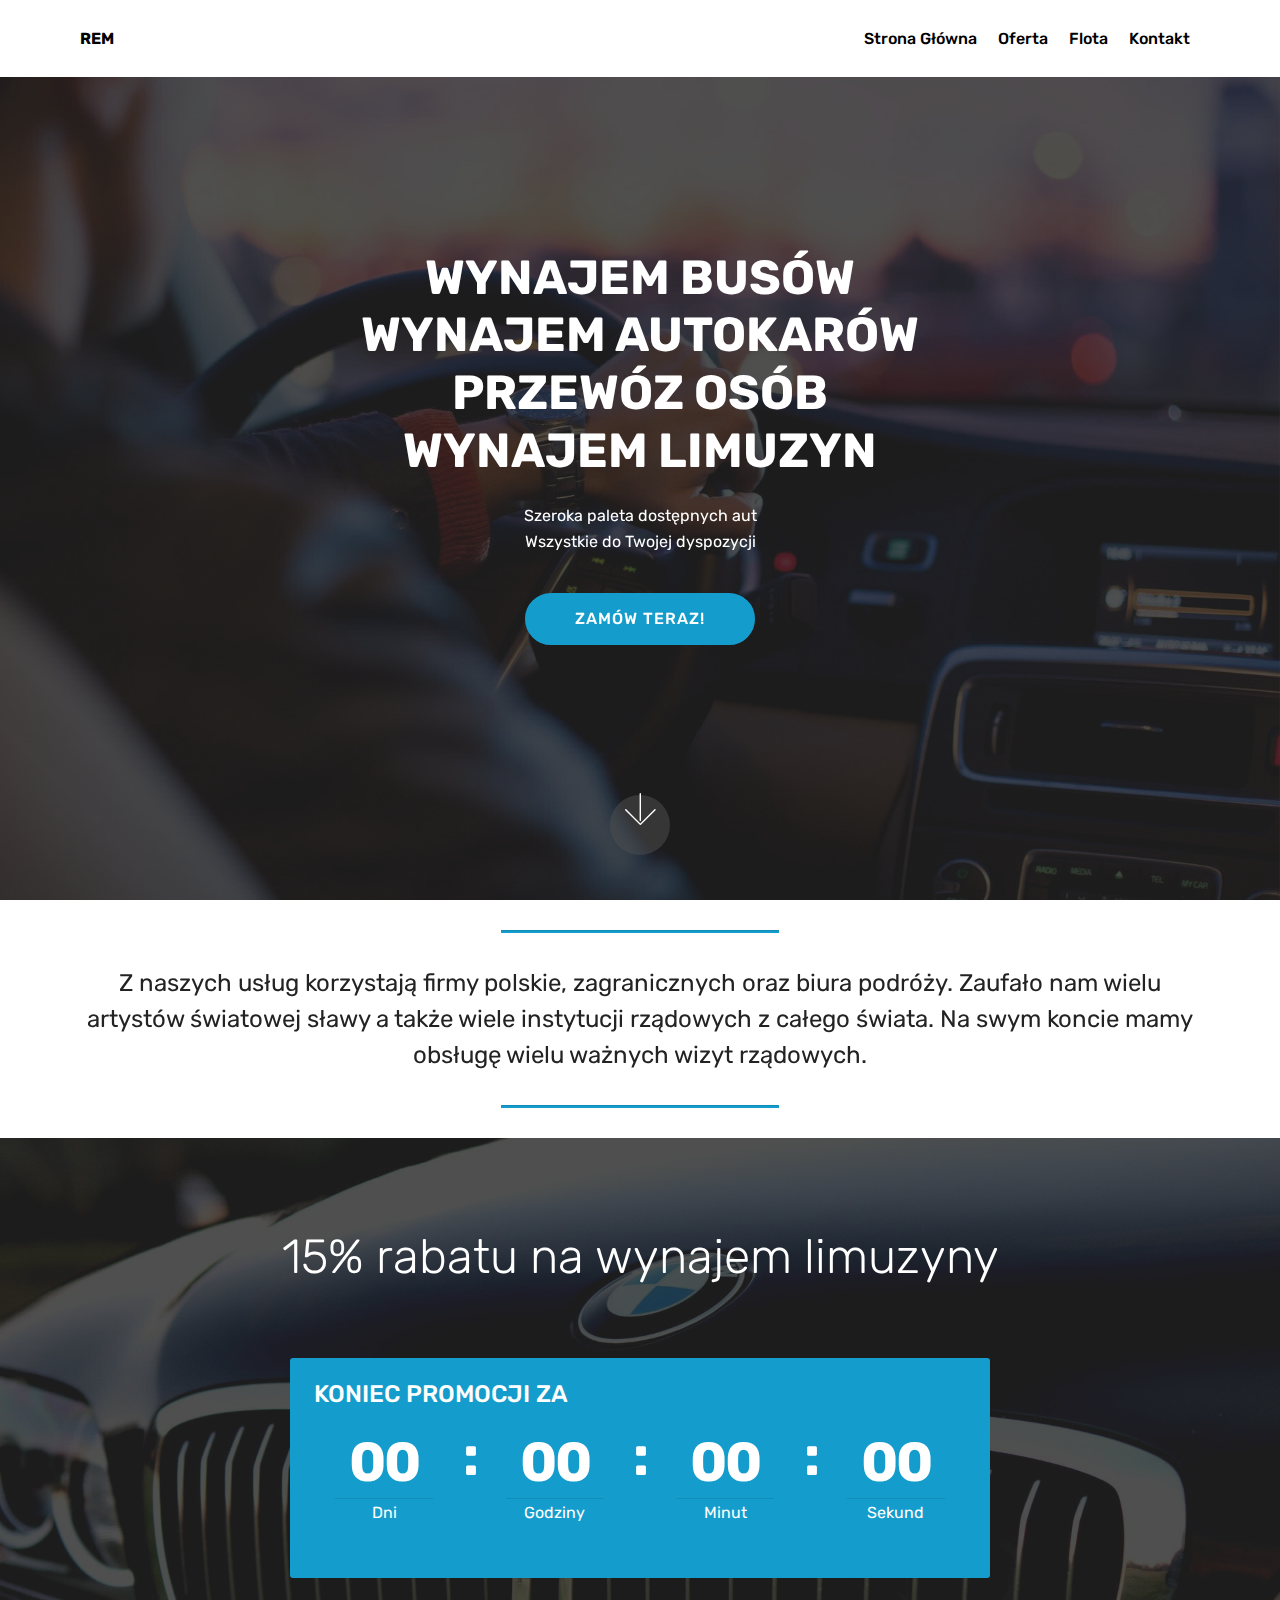
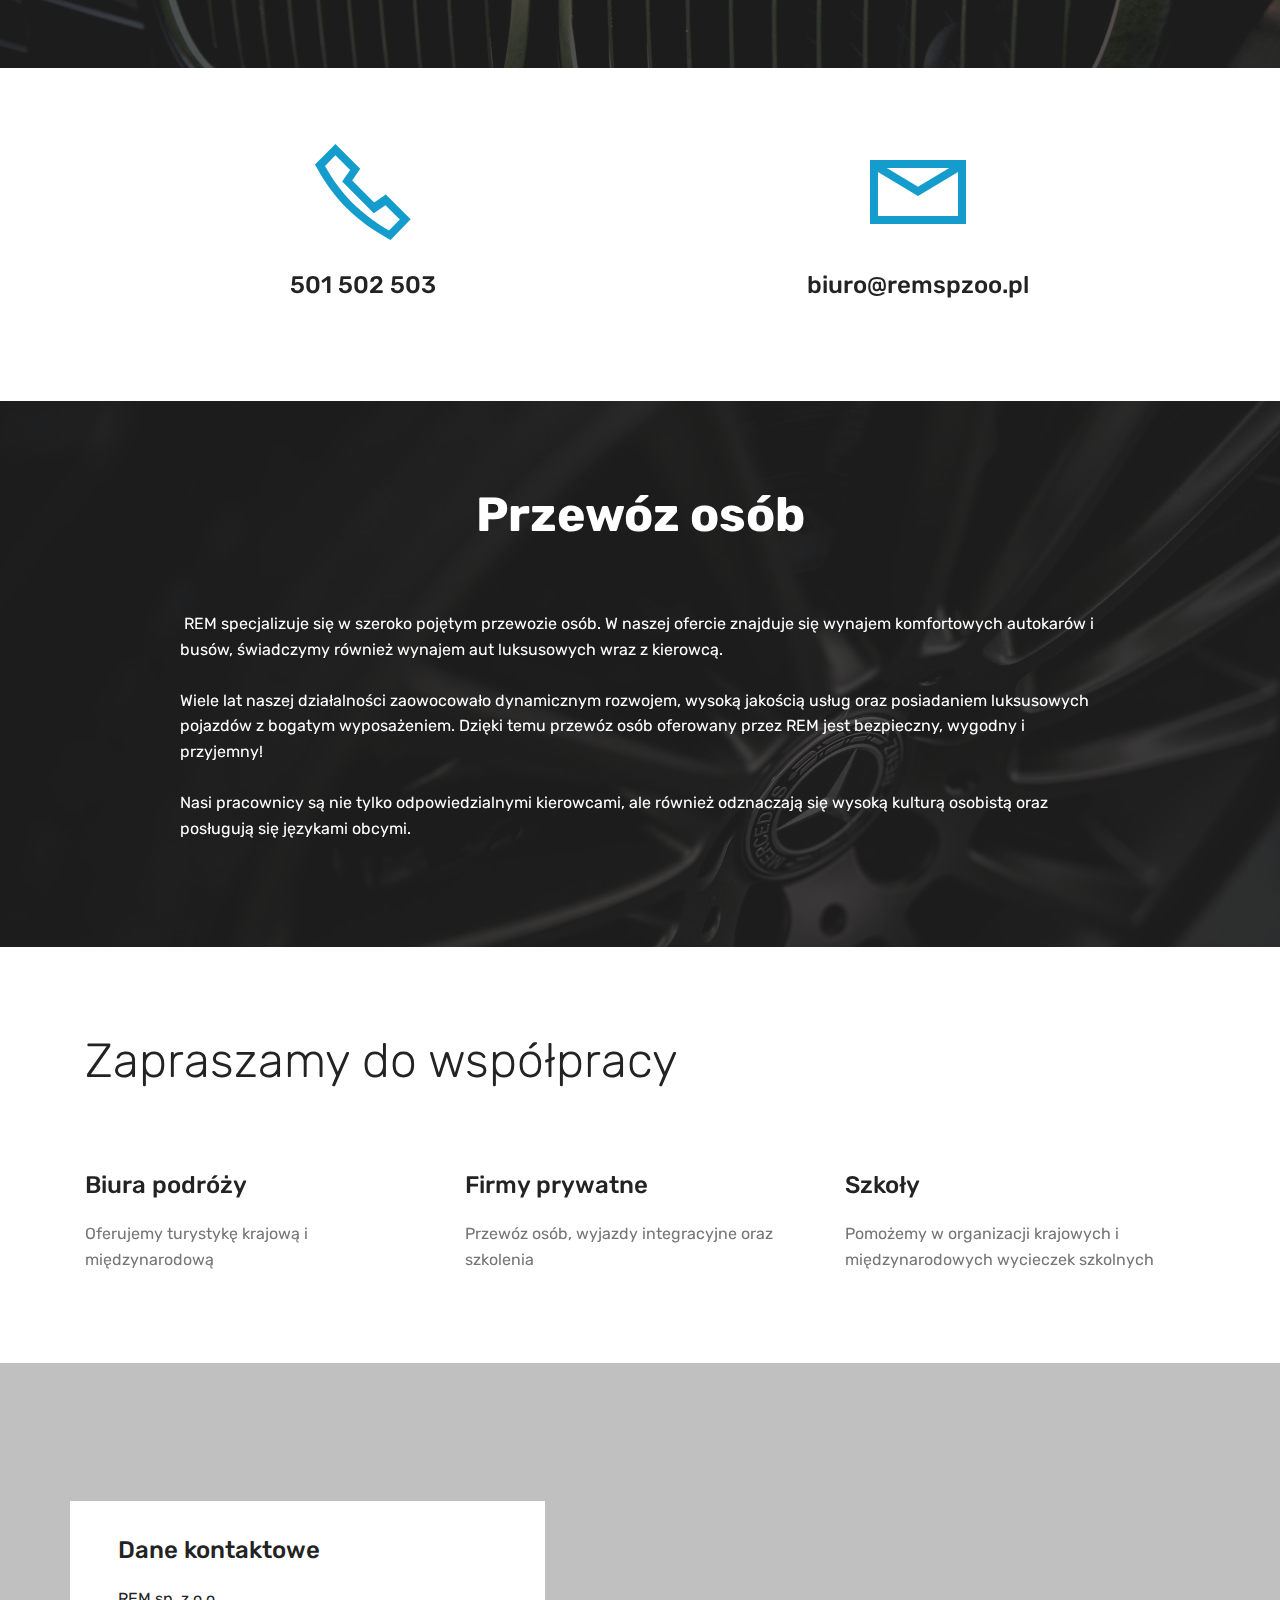
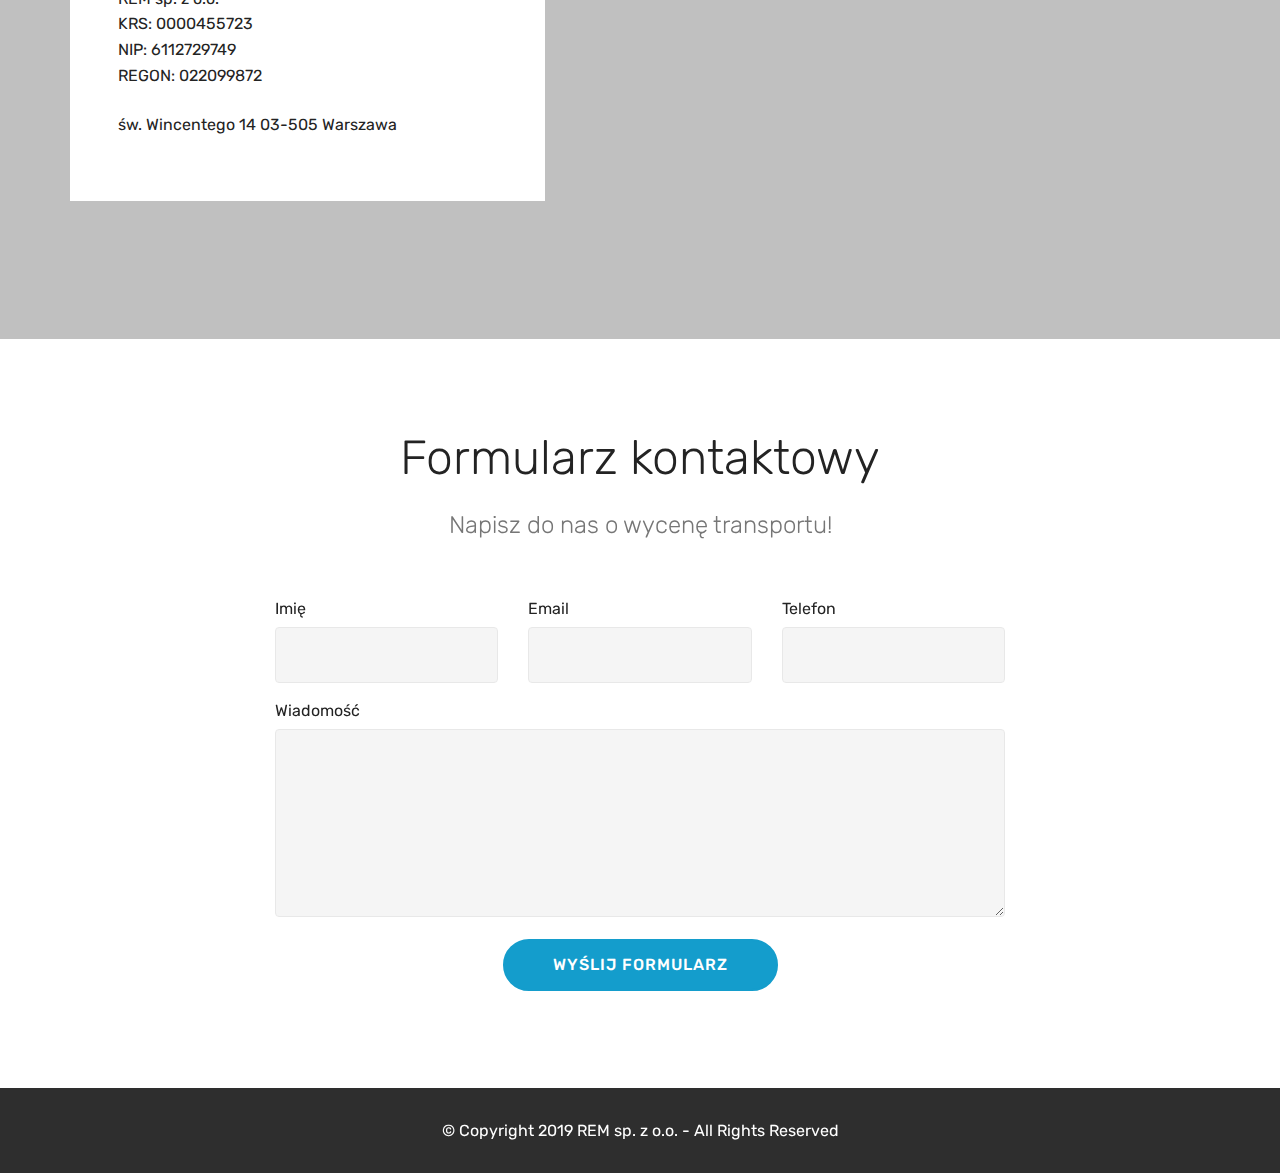
==== commit 735e0657: "create github pages" ====
--- a/index.html
+++ b/index.html
@@ -10,6 +10,7 @@
   <meta name="description" content="">
   
   <title>Home</title>
+  <link rel="stylesheet" href="assets/web/assets/mobirise-icons2/mobirise2.css">
   <link rel="stylesheet" href="assets/web/assets/mobirise-icons/mobirise-icons.css">
   <link rel="stylesheet" href="assets/soundcloud-plugin/style.css">
   <link rel="stylesheet" href="assets/bootstrap/css/bootstrap.min.css">
@@ -17,20 +18,18 @@
   <link rel="stylesheet" href="assets/bootstrap/css/bootstrap-reboot.min.css">
   <link rel="stylesheet" href="assets/tether/tether.min.css">
   <link rel="stylesheet" href="assets/dropdown/css/style.css">
-  <link rel="stylesheet" href="assets/animatecss/animate.min.css">
   <link rel="stylesheet" href="assets/theme/css/style.css">
-  <link rel="stylesheet" href="assets/gallery/style.css">
   <link rel="preload" as="style" href="assets/mobirise/css/mbr-additional.css"><link rel="stylesheet" href="assets/mobirise/css/mbr-additional.css" type="text/css">
   
   
   
 </head>
 <body>
-  <section class="menu cid-rJGzyk64G8" once="menu" id="menu2-5">
-
-    
-
-    <nav class="navbar navbar-expand beta-menu navbar-dropdown align-items-center navbar-fixed-top navbar-toggleable-sm bg-color transparent">
+  <section class="menu cid-rKnDi1mapj" once="menu" id="menu2-c">
+
+    
+
+    <nav class="navbar navbar-expand beta-menu navbar-dropdown align-items-center navbar-fixed-top navbar-toggleable-sm">
         <button class="navbar-toggler navbar-toggler-right" type="button" data-toggle="collapse" data-target="#navbarSupportedContent" aria-controls="navbarSupportedContent" aria-expanded="false" aria-label="Toggle navigation">
             <div class="hamburger">
                 <span></span>
@@ -42,34 +41,35 @@
         <div class="menu-logo">
             <div class="navbar-brand">
                 
-                
+                <span class="navbar-caption-wrap"><a class="navbar-caption text-black display-4" href="index.html">REM</a></span>
             </div>
         </div>
         <div class="collapse navbar-collapse" id="navbarSupportedContent">
-            <ul class="navbar-nav nav-dropdown navbar-nav-top-padding" data-app-modern-menu="true"><li class="nav-item"><a class="nav-link link text-white display-4" href="index.html">Strona Główna</a></li><li class="nav-item"><a class="nav-link link text-white display-4" href="page1.html">Usługi</a></li><li class="nav-item"><a class="nav-link link text-white display-4" href="page2.html">Flota</a></li><li class="nav-item"><a class="nav-link link text-white display-4" href="page3.html">O nas</a></li><li class="nav-item"><a class="nav-link link text-white display-4" href="index.html#contacts1-9">Kontakt</a></li></ul>
-            <div class="navbar-buttons mbr-section-btn"><a class="btn btn-sm btn-white-outline display-4" href="tel:+1-234-567-8901">
-                    <span class="btn-icon mbri-mobile mbr-iconfont mbr-iconfont-btn">
-                    </span>501502503</a></div>
+            <ul class="navbar-nav nav-dropdown nav-right" data-app-modern-menu="true"><li class="nav-item">
+                    <a class="nav-link link text-black display-4" href="index.html">Strona Główna</a>
+                </li><li class="nav-item"><a class="nav-link link text-black display-4" href="page1.html">Oferta</a></li><li class="nav-item"><a class="nav-link link text-black display-4" href="page2.html">Flota</a></li><li class="nav-item"><a class="nav-link link text-black display-4" href="index.html#form1-a">Kontakt</a></li></ul>
+            
         </div>
     </nav>
 </section>
 
-<section class="engine"><a href="https://mobirise.info/n">free simple web templates</a></section><section class="header11 cid-rJGunE5Gur mbr-fullscreen" id="header11-1">
-
-    <!-- Block parameters controls (Blue "Gear" panel) -->
-    
-    <!-- End block parameters -->
-
-    
-    <div class="container align-left">
-        <div class="media-container-column mbr-white col-md-12">
-            
-            <h1 class="mbr-section-title py-3 mbr-fonts-style display-1"><strong><em>REM</em></strong></h1>
-            <p class="mbr-text py-3 mbr-fonts-style display-5">Już nie musisz wybierać między ceną a komfortem.</p>
-            
-        </div>
-    </div>
-
+<section class="engine"><a href="https://mobirise.info/k">develop your own website</a></section><section class="cid-rKntbPaWGQ mbr-fullscreen mbr-parallax-background" id="header2-1">
+
+    
+
+    <div class="mbr-overlay" style="opacity: 0.8; background-color: rgb(35, 35, 35);"></div>
+
+    <div class="container align-center">
+        <div class="row justify-content-md-center">
+            <div class="mbr-white col-md-10">
+                <h1 class="mbr-section-title mbr-bold pb-3 mbr-fonts-style display-2">WYNAJEM BUSÓW<br>WYNAJEM AUTOKARÓW<br>PRZEWÓZ OSÓB<br>WYNAJEM LIMUZYN</h1>
+                
+                <p class="mbr-text pb-3 mbr-fonts-style display-7">Szeroka paleta dostępnych aut
+<br>Wszystkie do Twojej dyspozycji</p>
+                <div class="mbr-section-btn"><a class="btn btn-md btn-primary display-4" href="https://mobirise.co">ZAMÓW TERAZ!</a></div>
+            </div>
+        </div>
+    </div>
     <div class="mbr-arrow hidden-sm-down" aria-hidden="true">
         <a href="#next">
             <i class="mbri-down mbr-iconfont"></i>
@@ -77,72 +77,111 @@
     </div>
 </section>
 
-<section class="mbr-section info1 cid-rJRzgH8asZ" id="info1-i">
-
-    
-
-    
-    <div class="container">
-        <div class="row justify-content-center content-row">
-            <div class="media-container-column title col-12 col-lg-7 col-md-6">
-                <h3 class="mbr-section-subtitle align-left mbr-light pb-3 mbr-fonts-style display-5">Realizujemy transporty grupowe, indywidualne oraz w ramach szerszej współpracy. Znajdź ofertę, która najbardziej Tobie odpowiada.</h3>
-                <h2 class="align-left mbr-bold mbr-fonts-style display-2">WYBIERZ RODZAJ TRANSPORTU<br></h2>
-            </div>
-            <div class="media-container-column col-12 col-lg-3 col-md-4">
-                <div class="mbr-section-btn align-right py-4"><a class="btn btn-black display-4" href="page1.html">USŁUGI</a></div>
-            </div>
-        </div>
-    </div>
-</section>
-
-<section class="mbr-section info2 cid-rJRzhJeKX6" id="info2-j">
-
-    
-
-    
-
-    <div class="container">
-        <div class="row main justify-content-center">
-            <div class="media-container-column col-12 col-lg-3 col-md-4">
-                <div class="mbr-section-btn align-left py-4"><a class="btn btn-black display-4" href="page2.html">FLOTA</a></div>
-            </div>
-            <div class="media-container-column title col-12 col-lg-7 col-md-6">
-                <h2 class="align-right mbr-bold mbr-white pb-3 mbr-fonts-style display-5"><span style="font-weight: normal;">Posiadamy dużą flotę samochodów&nbsp;renomowanych marek takich jak: BMW, Mercedes, Audi, Volkswagen.</span></h2>
-                <h3 class="mbr-section-subtitle align-right mbr-light mbr-white mbr-fonts-style display-2"><strong>SPRAWDŹ NASZE POJAZDY</strong></h3>
-            </div>
-        </div>
-    </div>
-</section>
-
-<section class="mbr-section info1 cid-rJRziMb0Fy" id="info1-k">
-
-    
-
-    
-    <div class="container">
-        <div class="row justify-content-center content-row">
-            <div class="media-container-column title col-12 col-lg-7 col-md-6">
-                <h3 class="mbr-section-subtitle align-left mbr-light pb-3 mbr-fonts-style display-5">Zanim skorzystasz z naszej oferty, dowiedz się więcej o nas i o naszych standardach, które pozwoliły nam stanąć na czele firm transportowych.</h3>
-                <h2 class="align-left mbr-bold mbr-fonts-style display-2">Poznaj nas i nasz zespół</h2>
-            </div>
-            <div class="media-container-column col-12 col-lg-3 col-md-4">
-                <div class="mbr-section-btn align-right py-4"><a class="btn btn-black display-4" href="page3.html">O nas</a></div>
-            </div>
-        </div>
-    </div>
-</section>
-
-<section class="mbr-gallery mbr-slider-carousel cid-rJRK3xpeCD" id="gallery3-16">
-
-    
-
-    <div>
-        <div><!-- Filter --><!-- Gallery --><div class="mbr-gallery-row"><div class="mbr-gallery-layout-default"><div><div><div class="mbr-gallery-item mbr-gallery-item--p0" data-video-url="false" data-tags="Niesamowite"><div href="#lb-gallery3-16" data-slide-to="0" data-toggle="modal"><img src="assets/images/1920-nowymercedes-benzclacoupeacute-0083-945897-1256x837-800x450.jpeg" alt="" title=""><span class="icon-focus"></span></div></div><div class="mbr-gallery-item mbr-gallery-item--p0" data-video-url="false" data-tags="Wrażliwe"><div href="#lb-gallery3-16" data-slide-to="1" data-toggle="modal"><img src="assets/images/3ade88a9a35faf5056b6fb2b3091772f-1024x683-800x450.jpeg" alt="" title=""><span class="icon-focus"></span></div></div><div class="mbr-gallery-item mbr-gallery-item--p0" data-video-url="false" data-tags="Twórcze"><div href="#lb-gallery3-16" data-slide-to="2" data-toggle="modal"><img src="assets/images/volkswagen-arteon-cennik-i-cena-w-polsce-1256x707-800x450.jpeg" alt="" title=""><span class="icon-focus"></span></div></div><div class="mbr-gallery-item mbr-gallery-item--p0" data-video-url="false" data-tags="Animowane"><div href="#lb-gallery3-16" data-slide-to="3" data-toggle="modal"><img src="assets/images/1920x1080-as4-a-191002-1256x707-800x450.jpeg" alt="" title=""><span class="icon-focus"></span></div></div></div></div><div class="clearfix"></div></div></div><!-- Lightbox --><div data-app-prevent-settings="" class="mbr-slider modal fade carousel slide" tabindex="-1" data-keyboard="true" data-interval="false" id="lb-gallery3-16"><div class="modal-dialog"><div class="modal-content"><div class="modal-body"><div class="carousel-inner"><div class="carousel-item"><img src="assets/images/1920-nowymercedes-benzclacoupeacute-0083-945897-1256x837.jpeg" alt="" title=""></div><div class="carousel-item"><img src="assets/images/3ade88a9a35faf5056b6fb2b3091772f-1024x683.jpeg" alt="" title=""></div><div class="carousel-item"><img src="assets/images/volkswagen-arteon-cennik-i-cena-w-polsce-1256x707.jpeg" alt="" title=""></div><div class="carousel-item active"><img src="assets/images/1920x1080-as4-a-191002-1256x707.jpeg" alt="" title=""></div></div><a class="carousel-control carousel-control-prev" role="button" data-slide="prev" href="#lb-gallery3-16"><span class="mbri-left mbr-iconfont" aria-hidden="true"></span><span class="sr-only">Previous</span></a><a class="carousel-control carousel-control-next" role="button" data-slide="next" href="#lb-gallery3-16"><span class="mbri-right mbr-iconfont" aria-hidden="true"></span><span class="sr-only">Next</span></a><a class="close" href="#" role="button" data-dismiss="modal"><span class="sr-only">Close</span></a></div></div></div></div></div>
-    </div>
-
-</section>
-
-<section class="mbr-section contacts1 cid-rJGGZjTXAt" id="contacts1-9">
+<section class="mbr-section article content9 cid-rKntW97JvT" id="content9-2">
+    
+     
+
+    <div class="container">
+        <div class="inner-container" style="width: 100%;">
+            <hr class="line" style="width: 25%;">
+            <div class="section-text align-center mbr-fonts-style display-5">Z naszych usług korzystają firmy polskie, zagranicznych oraz biura podróży. Zaufało nam wielu artystów światowej sławy a także wiele instytucji rządowych z całego świata. Na swym koncie mamy obsługę wielu ważnych wizyt rządowych.</div>
+            <hr class="line" style="width: 25%;">
+        </div>
+        </div>
+</section>
+
+<section class="countdown2 cid-rKnx2i3lUC" id="countdown2-6">
+
+    
+
+    <div class="mbr-overlay" style="opacity: 0.8; background-color: rgb(35, 35, 35);">
+    </div>
+
+    <div class="container">
+        <h2 class="mbr-section-title pb-3 align-center mbr-fonts-style display-2">15% rabatu na wynajem limuzyny</h2>
+        
+    </div>
+    <div class="container pt-5 mt-2">
+        <div class=" countdown-cont align-center p-4">
+            <div class="event-name align-left mbr-white ">
+                <h4 class="mbr-fonts-style display-5">KONIEC PROMOCJI ZA</h4>
+            </div>
+            <div class="countdown align-center py-2" data-due-date="2019/12/28">
+            </div>
+            <div class="daysCountdown" title="Dni"></div>
+            <div class="hoursCountdown" title="Godziny"></div>
+            <div class="minutesCountdown" title="Minut"></div>
+            <div class="secondsCountdown" title="Sekund"></div>
+            <div class="event-date align-left mbr-white">
+                <h5 class="mbr-fonts-style display-7"></h5>
+            </div>
+        </div>
+
+        
+    </div>
+</section>
+
+<section class="features1 cid-rKnw4z2jki" id="features1-5">
+    
+    
+
+    
+    <div class="container">
+        <div class="media-container-row">
+
+            <div class="card p-3 col-12 col-md-6">
+                <div class="card-img pb-3">
+                    <span class="mbr-iconfont mobi-mbri-phone mobi-mbri"></span>
+                </div>
+                <div class="card-box">
+                    <h4 class="card-title py-3 mbr-fonts-style display-5">501 502 503</h4>
+                    
+                </div>
+            </div>
+
+            <div class="card p-3 col-12 col-md-6">
+                <div class="card-img pb-3">
+                    <span class="mbr-iconfont mobi-mbri-letter mobi-mbri"></span>
+                </div>
+                <div class="card-box">
+                    <h4 class="card-title py-3 mbr-fonts-style display-5">biuro@remspzoo.pl</h4>
+                    
+                </div>
+            </div>
+
+            
+
+            
+
+        </div>
+
+    </div>
+
+</section>
+
+<section class="mbr-section info4 cid-rKny3MnuW8" id="info4-7">
+
+    
+
+    <div class="mbr-overlay" style="opacity: 0.8; background-color: rgb(35, 35, 35);">
+    </div>
+    <div class="container">
+        <div class="justify-content-center row">
+            <div class="media-container-column title col-12 col-md-10">
+                <h2 class="align-right mbr-bold mbr-white pb-3 mbr-fonts-style display-2">Przewóz osób<br><br></h2>
+                
+                <p class="mbr-text align-right mbr-white mbr-fonts-style display-7">&nbsp;REM specjalizuje się w szeroko pojętym przewozie osób. W naszej ofercie znajduje się wynajem komfortowych autokarów i busów, świadczymy również wynajem aut luksusowych wraz z kierowcą.
+<br>
+<br>Wiele lat naszej działalności zaowocowało dynamicznym rozwojem, wysoką jakością usług oraz posiadaniem luksusowych pojazdów z bogatym wyposażeniem. Dzięki temu przewóz osób oferowany przez REM jest bezpieczny, wygodny i przyjemny!
+<br>
+<br>Nasi pracownicy są nie tylko odpowiedzialnymi kierowcami, ale również odznaczają się wysoką kulturą osobistą oraz posługują się językami obcymi.&nbsp;</p>
+                
+            </div>
+        </div>
+    </div>
+</section>
+
+<section class="mbr-section contacts2 cid-rKnyQgyFh5" id="contacts2-8">
     <!---->
     
     <!---->
@@ -153,38 +192,112 @@
         <div class="row">
             <!--Titles-->
             <div class="title col-12">
-                <h2 class="align-left mbr-fonts-style display-1">Kontakt</h2>
-                
-            </div>
-            <!--Left-->
-            <div class="col-12 col-md-6">
-                <div class="left-block wrapper">
-                    <div class="b b-adress">
-                        <h5 class="align-left mbr-fonts-style m-0 display-5">
-                            Adres:</h5>
-                        <p class="mbr-text align-left mbr-fonts-style display-7">św. Wincentego 14/19 03-505 Warszawa</p>
-                    </div>
-                    <div class="b b-phone">
-                        <h5 class="align-left mbr-fonts-style m-0 display-5">Telefon</h5>
-                        <p class="mbr-text align-left mbr-fonts-style display-7">501502503</p>
-                    </div>
-                    <div class="b b-mail">
-                        <h5 class="align-left mbr-fonts-style m-0 display-5">Dane firmy:</h5>
-                        <p class="mbr-text align-left mbr-fonts-style display-7">REM sp. z o.o.<br>KRS 0000455723
-<br>NIP 6112729749
-<br>REGON 022099872<br></p>
-                    </div>
-                </div>
-            </div>
-            <!--Right-->
-            <div class="col-12 col-md-6">
-                <div class="google-map"><iframe frameborder="0" style="border:0" src="https://www.google.com/maps/embed/v1/place?key=AIzaSyCy9r70T3NYf3PhvVflTo0_zdif2_IoIYs&amp;q=place_id:ChIJbTyBayLMHkcRTIq_epnAXNs" allowfullscreen=""></iframe></div>
-            </div>
-        </div>
-    </div>
-</section>
-
-<section once="footers" class="cid-rJGOMIlOCq" id="footer6-b">
+                <h2 class="align-left mbr-fonts-style display-2">Zapraszamy do współpracy<br><br></h2>
+                
+            </div>
+            <div class="col-12">
+                <div class="row justify-content-center">
+                    <div class="col-12 col-md-4">
+                        <div class="b b-adress">
+                            <h5 class="align-left mbr-fonts-style m-0 display-5">Biura podróży</h5>
+                            <p class="mbr-text align-left mbr-fonts-style display-7">Oferujemy turystykę krajową i międzynarodową</p>
+                        </div>
+                    </div>
+                    <div class="col-12 col-md-4">
+                        <div class="b b-phone">
+                            <h5 class="align-left mbr-fonts-style m-0 display-5">Firmy prywatne</h5>
+                            <p class="mbr-text align-left mbr-fonts-style display-7">Przewóz osób, wyjazdy integracyjne oraz szkolenia</p>
+                        </div>
+                    </div>
+                    <div class="col-12 col-md-4">
+                        <div class="b b-mail">
+                            <h5 class="align-left mbr-fonts-style m-0 display-5">Szkoły</h5>
+                            <p class="mbr-text align-left mbr-fonts-style display-7">Pomożemy w organizacji krajowych i międzynarodowych wycieczek szkolnych</p>
+                        </div>
+                    </div>
+                </div>
+            </div>
+        </div>
+    </div>
+</section>
+
+<section class="contacts4 cid-rKnzpxFZc1" id="contacts4-9">
+
+    
+
+    <div class="main_wrapper">
+        <div class="b_wrapper">
+            <div class="container">
+                <div class="row">
+                    <div class="col-12 col-md-5 p-0">
+                        <div class="block p-5">
+                            <div class="block_wrapper">
+                                <h4 class="align-left mbr-fonts-style pb-4 m-0 display-5">Dane kontaktowe</h4>
+                                <p class="mbr-text align-left mbr-fonts-style pb-4 m-0 display-7">REM sp. z o.o.<br>KRS:&nbsp;0000455723<br>NIP:&nbsp;6112729749<br>REGON:&nbsp;022099872</p>
+                                <p class="mbr-text align-left mbr-fonts-style m-0 display-7">św. Wincentego 14 03-505 Warszawa<br><br></p>
+                            </div>
+                        </div>
+                    </div>
+                </div>
+            </div>
+        </div>
+        <!--Map-->
+        <div class="google-map"><iframe frameborder="0" style="border:0" src="https://www.google.com/maps/embed/v1/place?key=AIzaSyAEIpgj38KyLFELm2bK9Y7krBkz1K-cMq8&amp;q=place_id:ChIJbTyBayLMHkcRTIq_epnAXNs" allowfullscreen=""></iframe></div>
+    </div>
+</section>
+
+<section class="mbr-section form1 cid-rKnAz1AepF" id="form1-a">
+
+    
+
+    
+    <div class="container">
+        <div class="row justify-content-center">
+            <div class="title col-12 col-lg-8">
+                <h2 class="mbr-section-title align-center pb-3 mbr-fonts-style display-2">
+                    Formularz kontaktowy</h2>
+                <h3 class="mbr-section-subtitle align-center mbr-light pb-3 mbr-fonts-style display-5">Napisz do nas o wycenę transportu!</h3>
+            </div>
+        </div>
+    </div>
+    <div class="container">
+        <div class="row justify-content-center">
+            <div class="media-container-column col-lg-8" data-form-type="formoid">
+                <!---Formbuilder Form--->
+                <form action="https://mobirise.com/" method="POST" class="mbr-form form-with-styler" data-form-title="Mobirise Form"><input type="hidden" name="email" data-form-email="true" value="W89naD/42AzhjYphycrYhEguD7rQDX8PrG1/NOpSF0KVLbzTLEkkDQANMGlltMhyQm7dh94zaEswDKfQaQGM/s6rZ2g2vCtMQMR9OPAj+uiywVYm4LZ36MamhfF3vDdp">
+                    <div class="row">
+                        <div hidden="hidden" data-form-alert="" class="alert alert-success col-12">Dziękujemy za wypełnienie formularza!</div>
+                        <div hidden="hidden" data-form-alert-danger="" class="alert alert-danger col-12">
+                        </div>
+                    </div>
+                    <div class="dragArea row">
+                        <div class="col-md-4  form-group" data-for="name">
+                            <label for="name-form1-a" class="form-control-label mbr-fonts-style display-7">Imię</label>
+                            <input type="text" name="name" data-form-field="Name" required="required" class="form-control display-7" id="name-form1-a">
+                        </div>
+                        <div class="col-md-4  form-group" data-for="email">
+                            <label for="email-form1-a" class="form-control-label mbr-fonts-style display-7">Email</label>
+                            <input type="email" name="email" data-form-field="Email" required="required" class="form-control display-7" id="email-form1-a">
+                        </div>
+                        <div data-for="phone" class="col-md-4  form-group">
+                            <label for="phone-form1-a" class="form-control-label mbr-fonts-style display-7">Telefon</label>
+                            <input type="tel" name="phone" data-form-field="Phone" class="form-control display-7" id="phone-form1-a">
+                        </div>
+                        <div data-for="message" class="col-md-12 form-group">
+                            <label for="message-form1-a" class="form-control-label mbr-fonts-style display-7">Wiadomość</label>
+                            <textarea name="message" data-form-field="Message" class="form-control display-7" id="message-form1-a"></textarea>
+                        </div>
+                        <div class="col-md-12 input-group-btn align-center">
+                            <button type="submit" class="btn btn-primary btn-form display-4">WYŚLIJ FORMULARZ</button>
+                        </div>
+                    </div>
+                </form><!---Formbuilder Form--->
+            </div>
+        </div>
+    </div>
+</section>
+
+<section once="footers" class="cid-rKnAIXfcgI" id="footer6-b">
 
     
 
@@ -205,23 +318,16 @@
   <script src="assets/web/assets/jquery/jquery.min.js"></script>
   <script src="assets/popper/popper.min.js"></script>
   <script src="assets/bootstrap/js/bootstrap.min.js"></script>
-  <script src="assets/viewportchecker/jquery.viewportchecker.js"></script>
   <script src="assets/tether/tether.min.js"></script>
   <script src="assets/dropdown/js/nav-dropdown.js"></script>
   <script src="assets/dropdown/js/navbar-dropdown.js"></script>
+  <script src="assets/touchswipe/jquery.touch-swipe.min.js"></script>
+  <script src="assets/parallax/jarallax.min.js"></script>
+  <script src="assets/countdown/jquery.countdown.min.js"></script>
   <script src="assets/smoothscroll/smooth-scroll.js"></script>
-  <script src="assets/vimeoplayer/jquery.mb.vimeo_player.js"></script>
-  <script src="assets/masonry/masonry.pkgd.min.js"></script>
-  <script src="assets/imagesloaded/imagesloaded.pkgd.min.js"></script>
-  <script src="assets/bootstrapcarouselswipe/bootstrap-carousel-swipe.js"></script>
-  <script src="assets/touchswipe/jquery.touch-swipe.min.js"></script>
   <script src="assets/theme/js/script.js"></script>
-  <script src="assets/gallery/player.min.js"></script>
-  <script src="assets/gallery/script.js"></script>
-  <script src="assets/slidervideo/script.js"></script>
-  
-  
- <div id="scrollToTop" class="scrollToTop mbr-arrow-up"><a style="text-align: center;"><i class="mbr-arrow-up-icon mbr-arrow-up-icon-cm cm-icon cm-icon-smallarrow-up"></i></a></div>
-    <input name="animation" type="hidden">
-  </body>
+  <script src="assets/formoid/formoid.min.js"></script>
+  
+  
+</body>
 </html>--- a/assets/web/assets/mobirise-icons2/mobirise2.css
+++ b/assets/web/assets/mobirise-icons2/mobirise2.css
@@ -0,0 +1,498 @@
+@font-face {
+  font-family: 'Moririse2';
+  font-display: swap;
+  src:  url('mobirise2.eot?f2bix4');
+  src:  url('mobirise2.eot?f2bix4#iefix') format('embedded-opentype'),
+    url('mobirise2.ttf?f2bix4') format('truetype'),
+    url('mobirise2.woff?f2bix4') format('woff'),
+    url('mobirise2.svg?f2bix4#mobirise2') format('svg');
+  font-weight: normal;
+  font-style: normal;
+}
+
+[class^="mobi-"], [class*=" mobi-"] {
+  /* use !important to prevent issues with browser extensions that change fonts */
+  font-family: 'Moririse2' !important;
+  speak: none;
+  font-style: normal;
+  font-weight: normal;
+  font-variant: normal;
+  text-transform: none;
+  line-height: 1;
+
+  /* Better Font Rendering =========== */
+  -webkit-font-smoothing: antialiased;
+  -moz-osx-font-smoothing: grayscale;
+}
+
+.mobi-mbri-add-submenu:before {
+  content: "\e900";
+}
+.mobi-mbri-alert:before {
+  content: "\e901";
+}
+.mobi-mbri-align-center:before {
+  content: "\e902";
+}
+.mobi-mbri-align-justify:before {
+  content: "\e903";
+}
+.mobi-mbri-align-left:before {
+  content: "\e904";
+}
+.mobi-mbri-align-right:before {
+  content: "\e905";
+}
+.mobi-mbri-android:before {
+  content: "\e906";
+}
+.mobi-mbri-apple:before {
+  content: "\e907";
+}
+.mobi-mbri-arrow-down:before {
+  content: "\e908";
+}
+.mobi-mbri-arrow-next:before {
+  content: "\e909";
+}
+.mobi-mbri-arrow-prev:before {
+  content: "\e90a";
+}
+.mobi-mbri-arrow-up:before {
+  content: "\e90b";
+}
+.mobi-mbri-bold:before {
+  content: "\e90c";
+}
+.mobi-mbri-bookmark:before {
+  content: "\e90d";
+}
+.mobi-mbri-bootstrap:before {
+  content: "\e90e";
+}
+.mobi-mbri-briefcase:before {
+  content: "\e90f";
+}
+.mobi-mbri-browse:before {
+  content: "\e910";
+}
+.mobi-mbri-bulleted-list:before {
+  content: "\e911";
+}
+.mobi-mbri-calendar:before {
+  content: "\e912";
+}
+.mobi-mbri-camera:before {
+  content: "\e913";
+}
+.mobi-mbri-cart-add:before {
+  content: "\e914";
+}
+.mobi-mbri-cart-full:before {
+  content: "\e915";
+}
+.mobi-mbri-cash:before {
+  content: "\e916";
+}
+.mobi-mbri-change-style:before {
+  content: "\e917";
+}
+.mobi-mbri-chat:before {
+  content: "\e918";
+}
+.mobi-mbri-clock:before {
+  content: "\e919";
+}
+.mobi-mbri-close:before {
+  content: "\e91a";
+}
+.mobi-mbri-cloud:before {
+  content: "\e91b";
+}
+.mobi-mbri-code:before {
+  content: "\e91c";
+}
+.mobi-mbri-contact-form:before {
+  content: "\e91d";
+}
+.mobi-mbri-credit-card:before {
+  content: "\e91e";
+}
+.mobi-mbri-cursor-click:before {
+  content: "\e91f";
+}
+.mobi-mbri-cust-feedback:before {
+  content: "\e920";
+}
+.mobi-mbri-database:before {
+  content: "\e921";
+}
+.mobi-mbri-delivery:before {
+  content: "\e922";
+}
+.mobi-mbri-desktop:before {
+  content: "\e923";
+}
+.mobi-mbri-devices:before {
+  content: "\e924";
+}
+.mobi-mbri-down:before {
+  content: "\e925";
+}
+.mobi-mbri-download-2:before {
+  content: "\e926";
+}
+.mobi-mbri-download:before {
+  content: "\e927";
+}
+.mobi-mbri-drag-n-drop-2:before {
+  content: "\e928";
+}
+.mobi-mbri-drag-n-drop:before {
+  content: "\e929";
+}
+.mobi-mbri-edit-2:before {
+  content: "\e92a";
+}
+.mobi-mbri-edit:before {
+  content: "\e92b";
+}
+.mobi-mbri-error:before {
+  content: "\e92c";
+}
+.mobi-mbri-extension:before {
+  content: "\e92d";
+}
+.mobi-mbri-features:before {
+  content: "\e92e";
+}
+.mobi-mbri-file:before {
+  content: "\e92f";
+}
+.mobi-mbri-flag:before {
+  content: "\e930";
+}
+.mobi-mbri-folder:before {
+  content: "\e931";
+}
+.mobi-mbri-gift:before {
+  content: "\e932";
+}
+.mobi-mbri-github:before {
+  content: "\e933";
+}
+.mobi-mbri-globe-2:before {
+  content: "\e934";
+}
+.mobi-mbri-globe:before {
+  content: "\e935";
+}
+.mobi-mbri-growing-chart:before {
+  content: "\e936";
+}
+.mobi-mbri-hearth:before {
+  content: "\e937";
+}
+.mobi-mbri-help:before {
+  content: "\e938";
+}
+.mobi-mbri-home:before {
+  content: "\e939";
+}
+.mobi-mbri-hot-cup:before {
+  content: "\e93a";
+}
+.mobi-mbri-idea:before {
+  content: "\e93b";
+}
+.mobi-mbri-image-gallery:before {
+  content: "\e93c";
+}
+.mobi-mbri-image-slider:before {
+  content: "\e93d";
+}
+.mobi-mbri-info:before {
+  content: "\e93e";
+}
+.mobi-mbri-italic:before {
+  content: "\e93f";
+}
+.mobi-mbri-key:before {
+  content: "\e940";
+}
+.mobi-mbri-laptop:before {
+  content: "\e941";
+}
+.mobi-mbri-layers:before {
+  content: "\e942";
+}
+.mobi-mbri-left-right:before {
+  content: "\e943";
+}
+.mobi-mbri-left:before {
+  content: "\e944";
+}
+.mobi-mbri-letter:before {
+  content: "\e945";
+}
+.mobi-mbri-like:before {
+  content: "\e946";
+}
+.mobi-mbri-link:before {
+  content: "\e947";
+}
+.mobi-mbri-lock:before {
+  content: "\e948";
+}
+.mobi-mbri-login:before {
+  content: "\e949";
+}
+.mobi-mbri-logout:before {
+  content: "\e94a";
+}
+.mobi-mbri-magic-stick:before {
+  content: "\e94b";
+}
+.mobi-mbri-map-pin:before {
+  content: "\e94c";
+}
+.mobi-mbri-menu:before {
+  content: "\e94d";
+}
+.mobi-mbri-mobile-2:before {
+  content: "\e94e";
+}
+.mobi-mbri-mobile-horizontal:before {
+  content: "\e94f";
+}
+.mobi-mbri-mobile:before {
+  content: "\e950";
+}
+.mobi-mbri-mobirise:before {
+  content: "\e951";
+}
+.mobi-mbri-more-horizontal:before {
+  content: "\e952";
+}
+.mobi-mbri-more-vertical:before {
+  content: "\e953";
+}
+.mobi-mbri-music:before {
+  content: "\e954";
+}
+.mobi-mbri-new-file:before {
+  content: "\e955";
+}
+.mobi-mbri-numbered-list:before {
+  content: "\e956";
+}
+.mobi-mbri-opened-folder:before {
+  content: "\e957";
+}
+.mobi-mbri-pages:before {
+  content: "\e958";
+}
+.mobi-mbri-paper-plane:before {
+  content: "\e959";
+}
+.mobi-mbri-paperclip:before {
+  content: "\e95a";
+}
+.mobi-mbri-phone:before {
+  content: "\e95b";
+}
+.mobi-mbri-photo:before {
+  content: "\e95c";
+}
+.mobi-mbri-photos:before {
+  content: "\e95d";
+}
+.mobi-mbri-pin:before {
+  content: "\e95e";
+}
+.mobi-mbri-play:before {
+  content: "\e95f";
+}
+.mobi-mbri-plus:before {
+  content: "\e960";
+}
+.mobi-mbri-preview:before {
+  content: "\e961";
+}
+.mobi-mbri-print:before {
+  content: "\e962";
+}
+.mobi-mbri-protect:before {
+  content: "\e963";
+}
+.mobi-mbri-question:before {
+  content: "\e964";
+}
+.mobi-mbri-quote-left:before {
+  content: "\e965";
+}
+.mobi-mbri-quote-right:before {
+  content: "\e966";
+}
+.mobi-mbri-redo:before {
+  content: "\e967";
+}
+.mobi-mbri-refresh:before {
+  content: "\e968";
+}
+.mobi-mbri-responsive-2:before {
+  content: "\e969";
+}
+.mobi-mbri-responsive:before {
+  content: "\e96a";
+}
+.mobi-mbri-right:before {
+  content: "\e96b";
+}
+.mobi-mbri-rocket:before {
+  content: "\e96c";
+}
+.mobi-mbri-sad-face:before {
+  content: "\e96d";
+}
+.mobi-mbri-sale:before {
+  content: "\e96e";
+}
+.mobi-mbri-save:before {
+  content: "\e96f";
+}
+.mobi-mbri-search:before {
+  content: "\e970";
+}
+.mobi-mbri-setting-2:before {
+  content: "\e971";
+}
+.mobi-mbri-setting-3:before {
+  content: "\e972";
+}
+.mobi-mbri-setting:before {
+  content: "\e973";
+}
+.mobi-mbri-share:before {
+  content: "\e974";
+}
+.mobi-mbri-shopping-bag:before {
+  content: "\e975";
+}
+.mobi-mbri-shopping-basket:before {
+  content: "\e976";
+}
+.mobi-mbri-shopping-cart:before {
+  content: "\e977";
+}
+.mobi-mbri-sites:before {
+  content: "\e978";
+}
+.mobi-mbri-smile-face:before {
+  content: "\e979";
+}
+.mobi-mbri-speed:before {
+  content: "\e97a";
+}
+.mobi-mbri-star:before {
+  content: "\e97b";
+}
+.mobi-mbri-success:before {
+  content: "\e97c";
+}
+.mobi-mbri-sun:before {
+  content: "\e97d";
+}
+.mobi-mbri-sun2:before {
+  content: "\e97e";
+}
+.mobi-mbri-tablet-vertical:before {
+  content: "\e97f";
+}
+.mobi-mbri-tablet:before {
+  content: "\e980";
+}
+.mobi-mbri-target:before {
+  content: "\e981";
+}
+.mobi-mbri-timer:before {
+  content: "\e982";
+}
+.mobi-mbri-to-ftp:before {
+  content: "\e983";
+}
+.mobi-mbri-to-local-drive:before {
+  content: "\e984";
+}
+.mobi-mbri-touch-swipe:before {
+  content: "\e985";
+}
+.mobi-mbri-touch:before {
+  content: "\e986";
+}
+.mobi-mbri-trash:before {
+  content: "\e987";
+}
+.mobi-mbri-underline:before {
+  content: "\e988";
+}
+.mobi-mbri-undo:before {
+  content: "\e989";
+}
+.mobi-mbri-unlink:before {
+  content: "\e98a";
+}
+.mobi-mbri-unlock:before {
+  content: "\e98b";
+}
+.mobi-mbri-up-down:before {
+  content: "\e98c";
+}
+.mobi-mbri-up:before {
+  content: "\e98d";
+}
+.mobi-mbri-update:before {
+  content: "\e98e";
+}
+.mobi-mbri-upload-2:before {
+  content: "\e98f";
+}
+.mobi-mbri-upload:before {
+  content: "\e990";
+}
+.mobi-mbri-user-2:before {
+  content: "\e991";
+}
+.mobi-mbri-user:before {
+  content: "\e992";
+}
+.mobi-mbri-users:before {
+  content: "\e993";
+}
+.mobi-mbri-video-play:before {
+  content: "\e994";
+}
+.mobi-mbri-video:before {
+  content: "\e995";
+}
+.mobi-mbri-watch:before {
+  content: "\e996";
+}
+.mobi-mbri-website-theme-2:before {
+  content: "\e997";
+}
+.mobi-mbri-website-theme:before {
+  content: "\e998";
+}
+.mobi-mbri-wifi:before {
+  content: "\e999";
+}
+.mobi-mbri-windows:before {
+  content: "\e99a";
+}
+.mobi-mbri-zoom-in:before {
+  content: "\e99b";
+}
+.mobi-mbri-zoom-out:before {
+  content: "\e99c";
+}
--- a/assets/mobirise/css/mbr-additional.css
+++ b/assets/mobirise/css/mbr-additional.css
@@ -9,11 +9,11 @@
 }
 .display-1 {
   font-family: 'Rubik', sans-serif;
-  font-size: 6rem;
+  font-size: 4.25rem;
   font-display: swap;
 }
 .display-1 > .mbr-iconfont {
-  font-size: 9.6rem;
+  font-size: 6.8rem;
 }
 .display-2 {
   font-family: 'Rubik', sans-serif;
@@ -54,9 +54,9 @@
 /* 0.65 - min scale variable, may vary */
 @media (max-width: 768px) {
   .display-1 {
-    font-size: 4.8rem;
-    font-size: calc( 2.75rem + (6 - 2.75) * ((100vw - 20rem) / (48 - 20)));
-    line-height: calc( 1.4 * (2.75rem + (6 - 2.75) * ((100vw - 20rem) / (48 - 20))));
+    font-size: 3.4rem;
+    font-size: calc( 2.1374999999999997rem + (4.25 - 2.1374999999999997) * ((100vw - 20rem) / (48 - 20)));
+    line-height: calc( 1.4 * (2.1374999999999997rem + (4.25 - 2.1374999999999997) * ((100vw - 20rem) / (48 - 20))));
   }
   .display-2 {
     font-size: 2.4rem;
@@ -92,7 +92,7 @@
   border-radius: 3px;
 }
 .bg-primary {
-  background-color: #c4bc3b !important;
+  background-color: #149dcc !important;
 }
 .bg-success {
   background-color: #f7ed4a !important;
@@ -108,8 +108,8 @@
 }
 .btn-primary,
 .btn-primary:active {
-  background-color: #c4bc3b !important;
-  border-color: #c4bc3b !important;
+  background-color: #149dcc !important;
+  border-color: #149dcc !important;
   color: #ffffff !important;
 }
 .btn-primary:hover,
@@ -117,14 +117,14 @@
 .btn-primary.focus,
 .btn-primary.active {
   color: #ffffff !important;
-  background-color: #898429 !important;
-  border-color: #898429 !important;
+  background-color: #0d6786 !important;
+  border-color: #0d6786 !important;
 }
 .btn-primary.disabled,
 .btn-primary:disabled {
   color: #ffffff !important;
-  background-color: #898429 !important;
-  border-color: #898429 !important;
+  background-color: #0d6786 !important;
+  border-color: #0d6786 !important;
 }
 .btn-secondary,
 .btn-secondary:active {
@@ -272,22 +272,22 @@
 .btn-primary-outline,
 .btn-primary-outline:active {
   background: none;
-  border-color: #767123;
-  color: #767123;
+  border-color: #0b566f;
+  color: #0b566f;
 }
 .btn-primary-outline:hover,
 .btn-primary-outline:focus,
 .btn-primary-outline.focus,
 .btn-primary-outline.active {
   color: #ffffff;
-  background-color: #c4bc3b;
-  border-color: #c4bc3b;
+  background-color: #149dcc;
+  border-color: #149dcc;
 }
 .btn-primary-outline.disabled,
 .btn-primary-outline:disabled {
   color: #ffffff !important;
-  background-color: #c4bc3b !important;
-  border-color: #c4bc3b !important;
+  background-color: #149dcc !important;
+  border-color: #149dcc !important;
 }
 .btn-secondary-outline,
 .btn-secondary-outline:active {
@@ -424,7 +424,7 @@
   border-color: #ffffff;
 }
 .text-primary {
-  color: #c4bc3b !important;
+  color: #149dcc !important;
 }
 .text-secondary {
   color: #ff3366 !important;
@@ -449,7 +449,7 @@
 }
 a.text-primary:hover,
 a.text-primary:focus {
-  color: #767123 !important;
+  color: #0b566f !important;
 }
 a.text-secondary:hover,
 a.text-secondary:focus {
@@ -507,8 +507,8 @@
   border-radius: 100px !important;
 }
 .mbr-gallery-filter li.active .btn {
-  background-color: #c4bc3b;
-  border-color: #c4bc3b;
+  background-color: #149dcc;
+  border-color: #149dcc;
   color: #ffffff;
 }
 .mbr-gallery-filter li.active .btn:focus {
@@ -519,11 +519,11 @@
 }
 a,
 a:hover {
-  color: #c4bc3b;
+  color: #149dcc;
 }
 .mbr-plan-header.bg-primary .mbr-plan-subtitle,
 .mbr-plan-header.bg-primary .mbr-plan-price-desc {
-  color: #e2dd9d;
+  color: #b4e6f8;
 }
 .mbr-plan-header.bg-success .mbr-plan-subtitle,
 .mbr-plan-header.bg-success .mbr-plan-price-desc {
@@ -542,8 +542,8 @@
   color: #dfd9c6;
 }
 /* Scroll to top button*/
-#scrollToTop a {
-  border-radius: 100px;
+.scrollToTop_wraper {
+  display: none;
 }
 .form-control {
   font-family: 'Rubik', sans-serif;
@@ -554,7 +554,7 @@
   font-size: 1.6rem;
 }
 blockquote {
-  border-color: #c4bc3b;
+  border-color: #149dcc;
 }
 /* Forms */
 .mbr-form .btn {
@@ -610,11 +610,11 @@
 /* Footer */
 .mbr-footer-content li::before,
 .mbr-footer .mbr-contacts li::before {
-  background: #c4bc3b;
+  background: #149dcc;
 }
 .mbr-footer-content li a:hover,
 .mbr-footer .mbr-contacts li a:hover {
-  color: #c4bc3b;
+  color: #149dcc;
 }
 .footer3 input[type="email"],
 .footer4 input[type="email"] {
@@ -656,7 +656,7 @@
 }
 .jq-selectbox li:hover,
 .jq-selectbox li.selected {
-  background-color: #c4bc3b;
+  background-color: #149dcc;
   color: #ffffff;
 }
 .jq-selectbox .jq-selectbox__trigger-arrow,
@@ -669,14 +669,14 @@
 .jq-selectbox:hover .jq-selectbox__trigger-arrow,
 .jq-number__spin.minus:hover:after,
 .jq-number__spin.plus:hover:after {
-  border-top-color: #c4bc3b;
-  border-bottom-color: #c4bc3b;
+  border-top-color: #149dcc;
+  border-bottom-color: #149dcc;
 }
 .xdsoft_datetimepicker .xdsoft_calendar td.xdsoft_default,
 .xdsoft_datetimepicker .xdsoft_calendar td.xdsoft_current,
 .xdsoft_datetimepicker .xdsoft_timepicker .xdsoft_time_box > div > div.xdsoft_current {
-  color: #000000 !important;
-  background-color: #c4bc3b !important;
+  color: #ffffff !important;
+  background-color: #149dcc !important;
   box-shadow: none !important;
 }
 .xdsoft_datetimepicker .xdsoft_calendar td:hover,
@@ -705,31 +705,31 @@
   top: 50%;
   left: 50%;
   transform: translateX(-50%) translateY(-50%);
-  background-image: url("data:image/svg+xml;charset=UTF-8,%3csvg width='32' height='32' viewBox='0 0 64 64' xmlns='http://www.w3.org/2000/svg' stroke='%23c4bc3b' %3e%3cg fill='none' fill-rule='evenodd'%3e%3cg transform='translate(16 16)' stroke-width='2'%3e%3ccircle stroke-opacity='.5' cx='16' cy='16' r='16'/%3e%3cpath d='M32 16c0-9.94-8.06-16-16-16'%3e%3canimateTransform attributeName='transform' type='rotate' from='0 16 16' to='360 16 16' dur='1s' repeatCount='indefinite'/%3e%3c/path%3e%3c/g%3e%3c/g%3e%3c/svg%3e");
+  background-image: url("data:image/svg+xml;charset=UTF-8,%3csvg width='32' height='32' viewBox='0 0 64 64' xmlns='http://www.w3.org/2000/svg' stroke='%23149dcc' %3e%3cg fill='none' fill-rule='evenodd'%3e%3cg transform='translate(16 16)' stroke-width='2'%3e%3ccircle stroke-opacity='.5' cx='16' cy='16' r='16'/%3e%3cpath d='M32 16c0-9.94-8.06-16-16-16'%3e%3canimateTransform attributeName='transform' type='rotate' from='0 16 16' to='360 16 16' dur='1s' repeatCount='indefinite'/%3e%3c/path%3e%3c/g%3e%3c/g%3e%3c/svg%3e");
 }
 section.lazy-placeholder:after {
   opacity: 0.3;
 }
-.cid-rJGzyk64G8 .navbar {
-  background: #232323;
+.cid-rKnDi1mapj .navbar {
+  background: #ffffff;
   transition: none;
   min-height: 77px;
   padding: .5rem 0;
 }
-.cid-rJGzyk64G8 .navbar-dropdown.bg-color.transparent.opened {
-  background: #232323;
-}
-.cid-rJGzyk64G8 a {
+.cid-rKnDi1mapj .navbar-dropdown.bg-color.transparent.opened {
+  background: #ffffff;
+}
+.cid-rKnDi1mapj a {
   font-style: normal;
 }
-.cid-rJGzyk64G8 .nav-item span {
+.cid-rKnDi1mapj .nav-item span {
   padding-right: 0.4em;
   line-height: 0.5em;
   vertical-align: text-bottom;
   position: relative;
   text-decoration: none;
 }
-.cid-rJGzyk64G8 .nav-item a {
+.cid-rKnDi1mapj .nav-item a {
   display: -webkit-flex;
   align-items: center;
   justify-content: center;
@@ -738,23 +738,23 @@
   -webkit-align-items: center;
   -webkit-justify-content: center;
 }
-.cid-rJGzyk64G8 .nav-item:focus,
-.cid-rJGzyk64G8 .nav-link:focus {
+.cid-rKnDi1mapj .nav-item:focus,
+.cid-rKnDi1mapj .nav-link:focus {
   outline: none;
 }
-.cid-rJGzyk64G8 .btn {
+.cid-rKnDi1mapj .btn {
   padding: 0.4rem 1.5rem;
   display: -webkit-inline-flex;
   align-items: center;
   -webkit-align-items: center;
 }
-.cid-rJGzyk64G8 .btn .mbr-iconfont {
+.cid-rKnDi1mapj .btn .mbr-iconfont {
   font-size: 1.6rem;
 }
-.cid-rJGzyk64G8 .menu-logo {
+.cid-rKnDi1mapj .menu-logo {
   margin-right: auto;
 }
-.cid-rJGzyk64G8 .menu-logo .navbar-brand {
+.cid-rKnDi1mapj .menu-logo .navbar-brand {
   display: flex;
   margin-left: 5rem;
   padding: 0;
@@ -763,7 +763,7 @@
   -webkit-align-items: center;
   align-items: center;
 }
-.cid-rJGzyk64G8 .menu-logo .navbar-brand .navbar-caption-wrap {
+.cid-rKnDi1mapj .menu-logo .navbar-brand .navbar-caption-wrap {
   display: flex;
   -webkit-align-items: center;
   align-items: center;
@@ -771,44 +771,44 @@
   min-width: 7rem;
   margin: .3rem 0;
 }
-.cid-rJGzyk64G8 .menu-logo .navbar-brand .navbar-caption-wrap .navbar-caption {
+.cid-rKnDi1mapj .menu-logo .navbar-brand .navbar-caption-wrap .navbar-caption {
   line-height: 1.2rem !important;
   padding-right: 2rem;
 }
-.cid-rJGzyk64G8 .menu-logo .navbar-brand .navbar-logo {
+.cid-rKnDi1mapj .menu-logo .navbar-brand .navbar-logo {
   font-size: 4rem;
   transition: font-size 0.25s;
 }
-.cid-rJGzyk64G8 .menu-logo .navbar-brand .navbar-logo img {
+.cid-rKnDi1mapj .menu-logo .navbar-brand .navbar-logo img {
   display: flex;
 }
-.cid-rJGzyk64G8 .menu-logo .navbar-brand .navbar-logo .mbr-iconfont {
+.cid-rKnDi1mapj .menu-logo .navbar-brand .navbar-logo .mbr-iconfont {
   transition: font-size 0.25s;
 }
-.cid-rJGzyk64G8 .menu-logo .navbar-brand .navbar-logo a {
+.cid-rKnDi1mapj .menu-logo .navbar-brand .navbar-logo a {
   display: inline-flex;
 }
-.cid-rJGzyk64G8 .navbar-toggleable-sm .navbar-collapse {
+.cid-rKnDi1mapj .navbar-toggleable-sm .navbar-collapse {
   justify-content: flex-end;
   -webkit-justify-content: flex-end;
   padding-right: 5rem;
   width: auto;
 }
-.cid-rJGzyk64G8 .navbar-toggleable-sm .navbar-collapse .navbar-nav {
+.cid-rKnDi1mapj .navbar-toggleable-sm .navbar-collapse .navbar-nav {
   flex-wrap: wrap;
   -webkit-flex-wrap: wrap;
   padding-left: 0;
 }
-.cid-rJGzyk64G8 .navbar-toggleable-sm .navbar-collapse .navbar-nav .nav-item {
+.cid-rKnDi1mapj .navbar-toggleable-sm .navbar-collapse .navbar-nav .nav-item {
   -webkit-align-self: center;
   align-self: center;
 }
-.cid-rJGzyk64G8 .navbar-toggleable-sm .navbar-collapse .navbar-buttons {
+.cid-rKnDi1mapj .navbar-toggleable-sm .navbar-collapse .navbar-buttons {
   padding-left: 0;
   padding-bottom: 0;
 }
-.cid-rJGzyk64G8 .dropdown .dropdown-menu {
-  background: #232323;
+.cid-rKnDi1mapj .dropdown .dropdown-menu {
+  background: #ffffff;
   display: none;
   position: absolute;
   min-width: 5rem;
@@ -816,20 +816,20 @@
   padding-bottom: 1.4rem;
   text-align: left;
 }
-.cid-rJGzyk64G8 .dropdown .dropdown-menu .dropdown-item {
+.cid-rKnDi1mapj .dropdown .dropdown-menu .dropdown-item {
   width: auto;
   padding: 0.235em 1.5385em 0.235em 1.5385em !important;
 }
-.cid-rJGzyk64G8 .dropdown .dropdown-menu .dropdown-item::after {
+.cid-rKnDi1mapj .dropdown .dropdown-menu .dropdown-item::after {
   right: 0.5rem;
 }
-.cid-rJGzyk64G8 .dropdown .dropdown-menu .dropdown-submenu {
+.cid-rKnDi1mapj .dropdown .dropdown-menu .dropdown-submenu {
   margin: 0;
 }
-.cid-rJGzyk64G8 .dropdown.open > .dropdown-menu {
+.cid-rKnDi1mapj .dropdown.open > .dropdown-menu {
   display: block;
 }
-.cid-rJGzyk64G8 .navbar-toggleable-sm.opened:after {
+.cid-rKnDi1mapj .navbar-toggleable-sm.opened:after {
   position: absolute;
   width: 100vw;
   height: 100vh;
@@ -841,28 +841,28 @@
   -webkit-transform: translateY(100%);
   z-index: 1000;
 }
-.cid-rJGzyk64G8 .navbar.navbar-short {
+.cid-rKnDi1mapj .navbar.navbar-short {
   min-height: 60px;
   transition: all .2s;
 }
-.cid-rJGzyk64G8 .navbar.navbar-short .navbar-toggler-right {
+.cid-rKnDi1mapj .navbar.navbar-short .navbar-toggler-right {
   top: 20px;
 }
-.cid-rJGzyk64G8 .navbar.navbar-short .navbar-logo a {
+.cid-rKnDi1mapj .navbar.navbar-short .navbar-logo a {
   font-size: 2.5rem !important;
   line-height: 2.5rem;
   transition: font-size 0.25s;
 }
-.cid-rJGzyk64G8 .navbar.navbar-short .navbar-logo a .mbr-iconfont {
+.cid-rKnDi1mapj .navbar.navbar-short .navbar-logo a .mbr-iconfont {
   font-size: 2.5rem !important;
 }
-.cid-rJGzyk64G8 .navbar.navbar-short .navbar-logo a img {
+.cid-rKnDi1mapj .navbar.navbar-short .navbar-logo a img {
   height: 3rem !important;
 }
-.cid-rJGzyk64G8 .navbar.navbar-short .navbar-brand {
+.cid-rKnDi1mapj .navbar.navbar-short .navbar-brand {
   min-height: 3rem;
 }
-.cid-rJGzyk64G8 button.navbar-toggler {
+.cid-rKnDi1mapj button.navbar-toggler {
   width: 31px;
   height: 18px;
   cursor: pointer;
@@ -870,100 +870,104 @@
   top: 1.5rem;
   right: 1rem;
 }
-.cid-rJGzyk64G8 button.navbar-toggler:focus {
+.cid-rKnDi1mapj button.navbar-toggler:focus {
   outline: none;
 }
-.cid-rJGzyk64G8 button.navbar-toggler .hamburger span {
+.cid-rKnDi1mapj button.navbar-toggler .hamburger span {
   position: absolute;
   right: 0;
   width: 30px;
   height: 2px;
   border-right: 5px;
-  background-color: #ffffff;
-}
-.cid-rJGzyk64G8 button.navbar-toggler .hamburger span:nth-child(1) {
+  background-color: #333333;
+}
+.cid-rKnDi1mapj button.navbar-toggler .hamburger span:nth-child(1) {
   top: 0;
   transition: all .2s;
 }
-.cid-rJGzyk64G8 button.navbar-toggler .hamburger span:nth-child(2) {
+.cid-rKnDi1mapj button.navbar-toggler .hamburger span:nth-child(2) {
   top: 8px;
   transition: all .15s;
 }
-.cid-rJGzyk64G8 button.navbar-toggler .hamburger span:nth-child(3) {
+.cid-rKnDi1mapj button.navbar-toggler .hamburger span:nth-child(3) {
   top: 8px;
   transition: all .15s;
 }
-.cid-rJGzyk64G8 button.navbar-toggler .hamburger span:nth-child(4) {
+.cid-rKnDi1mapj button.navbar-toggler .hamburger span:nth-child(4) {
   top: 16px;
   transition: all .2s;
 }
-.cid-rJGzyk64G8 nav.opened .hamburger span:nth-child(1) {
+.cid-rKnDi1mapj nav.opened .hamburger span:nth-child(1) {
   top: 8px;
   width: 0;
   opacity: 0;
   right: 50%;
   transition: all .2s;
 }
-.cid-rJGzyk64G8 nav.opened .hamburger span:nth-child(2) {
+.cid-rKnDi1mapj nav.opened .hamburger span:nth-child(2) {
   -webkit-transform: rotate(45deg);
   transform: rotate(45deg);
   transition: all .25s;
 }
-.cid-rJGzyk64G8 nav.opened .hamburger span:nth-child(3) {
+.cid-rKnDi1mapj nav.opened .hamburger span:nth-child(3) {
   -webkit-transform: rotate(-45deg);
   transform: rotate(-45deg);
   transition: all .25s;
 }
-.cid-rJGzyk64G8 nav.opened .hamburger span:nth-child(4) {
+.cid-rKnDi1mapj nav.opened .hamburger span:nth-child(4) {
   top: 8px;
   width: 0;
   opacity: 0;
   right: 50%;
   transition: all .2s;
 }
-.cid-rJGzyk64G8 .collapsed.navbar-expand {
+.cid-rKnDi1mapj .collapsed.navbar-expand {
   flex-direction: column;
   -webkit-flex-direction: column;
 }
-.cid-rJGzyk64G8 .collapsed .btn {
+.cid-rKnDi1mapj .collapsed .btn {
   display: -webkit-flex;
 }
-.cid-rJGzyk64G8 .collapsed .navbar-collapse {
+.cid-rKnDi1mapj .collapsed .navbar-collapse {
   display: none !important;
   padding-right: 0 !important;
 }
-.cid-rJGzyk64G8 .collapsed .navbar-collapse.collapsing,
-.cid-rJGzyk64G8 .collapsed .navbar-collapse.show {
+.cid-rKnDi1mapj .collapsed .navbar-collapse.collapsing,
+.cid-rKnDi1mapj .collapsed .navbar-collapse.show {
   display: block !important;
 }
-.cid-rJGzyk64G8 .collapsed .navbar-collapse.collapsing .navbar-nav,
-.cid-rJGzyk64G8 .collapsed .navbar-collapse.show .navbar-nav {
+.cid-rKnDi1mapj .collapsed .navbar-collapse.collapsing .navbar-nav,
+.cid-rKnDi1mapj .collapsed .navbar-collapse.show .navbar-nav {
   display: block;
   text-align: center;
 }
-.cid-rJGzyk64G8 .collapsed .navbar-collapse.collapsing .navbar-nav .nav-item,
-.cid-rJGzyk64G8 .collapsed .navbar-collapse.show .navbar-nav .nav-item {
+.cid-rKnDi1mapj .collapsed .navbar-collapse.collapsing .navbar-nav .nav-item,
+.cid-rKnDi1mapj .collapsed .navbar-collapse.show .navbar-nav .nav-item {
   clear: both;
 }
-.cid-rJGzyk64G8 .collapsed .navbar-collapse.collapsing .navbar-buttons,
-.cid-rJGzyk64G8 .collapsed .navbar-collapse.show .navbar-buttons {
+.cid-rKnDi1mapj .collapsed .navbar-collapse.collapsing .navbar-nav .nav-item:last-child,
+.cid-rKnDi1mapj .collapsed .navbar-collapse.show .navbar-nav .nav-item:last-child {
+  margin-bottom: 1rem;
+}
+.cid-rKnDi1mapj .collapsed .navbar-collapse.collapsing .navbar-buttons,
+.cid-rKnDi1mapj .collapsed .navbar-collapse.show .navbar-buttons {
   text-align: center;
 }
-.cid-rJGzyk64G8 .collapsed .navbar-collapse.collapsing .navbar-buttons:last-child,
-.cid-rJGzyk64G8 .collapsed .navbar-collapse.show .navbar-buttons:last-child {
+.cid-rKnDi1mapj .collapsed .navbar-collapse.collapsing .navbar-buttons:last-child,
+.cid-rKnDi1mapj .collapsed .navbar-collapse.show .navbar-buttons:last-child {
   margin-bottom: 1rem;
 }
-.cid-rJGzyk64G8 .collapsed button.navbar-toggler {
+.cid-rKnDi1mapj .collapsed button.navbar-toggler {
   display: block;
 }
-.cid-rJGzyk64G8 .collapsed .navbar-brand {
+.cid-rKnDi1mapj .collapsed .navbar-brand {
   margin-left: 1rem !important;
 }
-.cid-rJGzyk64G8 .collapsed .navbar-toggleable-sm {
+.cid-rKnDi1mapj .collapsed .navbar-toggleable-sm {
   flex-direction: column;
   -webkit-flex-direction: column;
 }
-.cid-rJGzyk64G8 .collapsed .dropdown .dropdown-menu {
+.cid-rKnDi1mapj .collapsed .dropdown .dropdown-menu {
   width: 100%;
   text-align: center;
   position: relative;
@@ -976,19 +980,19 @@
   transition-duration: .5s;
   transition-property: opacity,padding,height;
 }
-.cid-rJGzyk64G8 .collapsed .dropdown.open > .dropdown-menu {
+.cid-rKnDi1mapj .collapsed .dropdown.open > .dropdown-menu {
   position: relative;
   opacity: 1;
   height: auto;
   padding: 1.4rem 0;
   visibility: visible;
 }
-.cid-rJGzyk64G8 .collapsed .dropdown .dropdown-submenu {
+.cid-rKnDi1mapj .collapsed .dropdown .dropdown-submenu {
   left: 0;
   text-align: center;
   width: 100%;
 }
-.cid-rJGzyk64G8 .collapsed .dropdown .dropdown-toggle[data-toggle="dropdown-submenu"]::after {
+.cid-rKnDi1mapj .collapsed .dropdown .dropdown-toggle[data-toggle="dropdown-submenu"]::after {
   margin-top: 0;
   position: inherit;
   right: 0;
@@ -1004,52 +1008,56 @@
   border-left: .30em solid transparent;
 }
 @media (max-width: 1023px) {
-  .cid-rJGzyk64G8.navbar-expand {
+  .cid-rKnDi1mapj.navbar-expand {
     flex-direction: column;
     -webkit-flex-direction: column;
   }
-  .cid-rJGzyk64G8 img {
+  .cid-rKnDi1mapj img {
     height: 3.8rem !important;
   }
-  .cid-rJGzyk64G8 .btn {
+  .cid-rKnDi1mapj .btn {
     display: -webkit-flex;
   }
-  .cid-rJGzyk64G8 button.navbar-toggler {
+  .cid-rKnDi1mapj button.navbar-toggler {
     display: block;
   }
-  .cid-rJGzyk64G8 .navbar-brand {
+  .cid-rKnDi1mapj .navbar-brand {
     margin-left: 1rem !important;
   }
-  .cid-rJGzyk64G8 .navbar-toggleable-sm {
+  .cid-rKnDi1mapj .navbar-toggleable-sm {
     flex-direction: column;
     -webkit-flex-direction: column;
   }
-  .cid-rJGzyk64G8 .navbar-collapse {
+  .cid-rKnDi1mapj .navbar-collapse {
     display: none !important;
     padding-right: 0 !important;
   }
-  .cid-rJGzyk64G8 .navbar-collapse.collapsing,
-  .cid-rJGzyk64G8 .navbar-collapse.show {
+  .cid-rKnDi1mapj .navbar-collapse.collapsing,
+  .cid-rKnDi1mapj .navbar-collapse.show {
     display: block !important;
   }
-  .cid-rJGzyk64G8 .navbar-collapse.collapsing .navbar-nav,
-  .cid-rJGzyk64G8 .navbar-collapse.show .navbar-nav {
+  .cid-rKnDi1mapj .navbar-collapse.collapsing .navbar-nav,
+  .cid-rKnDi1mapj .navbar-collapse.show .navbar-nav {
     display: block;
     text-align: center;
   }
-  .cid-rJGzyk64G8 .navbar-collapse.collapsing .navbar-nav .nav-item,
-  .cid-rJGzyk64G8 .navbar-collapse.show .navbar-nav .nav-item {
+  .cid-rKnDi1mapj .navbar-collapse.collapsing .navbar-nav .nav-item,
+  .cid-rKnDi1mapj .navbar-collapse.show .navbar-nav .nav-item {
     clear: both;
   }
-  .cid-rJGzyk64G8 .navbar-collapse.collapsing .navbar-buttons,
-  .cid-rJGzyk64G8 .navbar-collapse.show .navbar-buttons {
+  .cid-rKnDi1mapj .navbar-collapse.collapsing .navbar-nav .nav-item:last-child,
+  .cid-rKnDi1mapj .navbar-collapse.show .navbar-nav .nav-item:last-child {
+    margin-bottom: 1rem;
+  }
+  .cid-rKnDi1mapj .navbar-collapse.collapsing .navbar-buttons,
+  .cid-rKnDi1mapj .navbar-collapse.show .navbar-buttons {
     text-align: center;
   }
-  .cid-rJGzyk64G8 .navbar-collapse.collapsing .navbar-buttons:last-child,
-  .cid-rJGzyk64G8 .navbar-collapse.show .navbar-buttons:last-child {
+  .cid-rKnDi1mapj .navbar-collapse.collapsing .navbar-buttons:last-child,
+  .cid-rKnDi1mapj .navbar-collapse.show .navbar-buttons:last-child {
     margin-bottom: 1rem;
   }
-  .cid-rJGzyk64G8 .dropdown .dropdown-menu {
+  .cid-rKnDi1mapj .dropdown .dropdown-menu {
     width: 100%;
     text-align: center;
     position: relative;
@@ -1062,19 +1070,19 @@
     transition-duration: .5s;
     transition-property: opacity,padding,height;
   }
-  .cid-rJGzyk64G8 .dropdown.open > .dropdown-menu {
+  .cid-rKnDi1mapj .dropdown.open > .dropdown-menu {
     position: relative;
     opacity: 1;
     height: auto;
     padding: 1.4rem 0;
     visibility: visible;
   }
-  .cid-rJGzyk64G8 .dropdown .dropdown-submenu {
+  .cid-rKnDi1mapj .dropdown .dropdown-submenu {
     left: 0;
     text-align: center;
     width: 100%;
   }
-  .cid-rJGzyk64G8 .dropdown .dropdown-toggle[data-toggle="dropdown-submenu"]::after {
+  .cid-rKnDi1mapj .dropdown .dropdown-toggle[data-toggle="dropdown-submenu"]::after {
     margin-top: 0;
     position: inherit;
     right: 0;
@@ -1091,152 +1099,226 @@
   }
 }
 @media (min-width: 767px) {
-  .cid-rJGzyk64G8 .menu-logo {
+  .cid-rKnDi1mapj .menu-logo {
     flex-shrink: 0;
     -webkit-flex-shrink: 0;
   }
 }
-.cid-rJGzyk64G8 .navbar-collapse {
+.cid-rKnDi1mapj .navbar-collapse {
   flex-basis: auto;
   -webkit-flex-basis: auto;
 }
-.cid-rJGzyk64G8 .nav-link:hover,
-.cid-rJGzyk64G8 .dropdown-item:hover {
-  color: #232323 !important;
-}
-.cid-rJGunE5Gur {
-  background: linear-gradient(45deg, #c4bc3b, #ff3366);
-}
-.cid-rJGunE5Gur .mbr-section-subtitle {
-  font-style: italic;
-  letter-spacing: 1rem;
-}
-.cid-rJGunE5Gur .mbr-section-title {
+.cid-rKnDi1mapj .nav-link:hover,
+.cid-rKnDi1mapj .dropdown-item:hover {
+  color: #767676 !important;
+}
+.cid-rKntbPaWGQ {
+  background-image: url("../../../assets/images/mbr-1920x1280.jpg");
+}
+.cid-rKntW97JvT {
+  padding-top: 30px;
+  padding-bottom: 30px;
+  background-color: #ffffff;
+}
+.cid-rKntW97JvT .line {
+  background-color: #149dcc;
+  color: #149dcc;
+  align: center;
+  height: 2px;
+  margin: 0 auto;
+}
+.cid-rKntW97JvT .section-text {
+  padding: 2rem 0;
+}
+.cid-rKntW97JvT .inner-container {
+  margin: 0 auto;
+}
+@media (max-width: 768px) {
+  .cid-rKntW97JvT .inner-container {
+    width: 100% !important;
+  }
+}
+.cid-rKnx2i3lUC {
+  padding-top: 90px;
+  padding-bottom: 90px;
+  background-image: url("../../../assets/images/mbr-1-1920x1280.jpg");
+}
+.cid-rKnx2i3lUC .mbr-section-subtitle {
+  color: #ffffff;
+  font-weight: 300;
+}
+.cid-rKnx2i3lUC .number-wrap {
+  color: #ffffff;
+  border-color: rgba(255, 255, 255, 0.15);
+  position: relative;
+  display: inline-block;
   text-align: center;
-}
-.cid-rJGunE5Gur .mbr-text,
-.cid-rJGunE5Gur .mbr-section-btn {
+  padding: 5px 10px 13px 10px;
+  margin: 0;
+  min-width: 118px;
+  border-radius: 2px;
+  max-width: 100%;
+}
+.cid-rKnx2i3lUC .number {
+  font-style: normal;
+  font-weight: 700;
+  text-transform: none;
+  letter-spacing: -2px;
+  font-size: 55px;
+  word-spacing: 0;
+  line-height: 1.3;
+  color: #ffffff;
+}
+.cid-rKnx2i3lUC .period {
+  display: block;
+  padding-top: 2px;
+  border-top: 1px solid rgba(0, 0, 0, 0.1);
+}
+.cid-rKnx2i3lUC .dot {
+  position: absolute;
+  top: -10px;
+  right: -1em;
+  width: 1em;
+  display: block;
+  font-size: 55px;
+  height: 83%;
+  overflow: hidden;
+  font-style: normal;
+  font-weight: 700;
+  line-height: 89.65px;
+  text-transform: none;
+  letter-spacing: 0;
+  word-spacing: 0;
+  color: #ffffff;
+}
+.cid-rKnx2i3lUC .countdown-cont {
+  background: linear-gradient(45deg, #149dcc, #149dcc);
+  max-width: 700px;
+  border-radius: 3px;
+  margin: 0 auto;
+}
+@media (max-width: 768px) {
+  .cid-rKnx2i3lUC .dot {
+    display: none;
+  }
+  .cid-rKnx2i3lUC .col-xs-3 {
+    padding-left: 0;
+    padding-right: 0;
+    max-width: 25%;
+    flex: 0 0 25%;
+  }
+  .cid-rKnx2i3lUC .number-wrap {
+    min-width: auto;
+  }
+}
+@media (max-width: 576px) {
+  .cid-rKnx2i3lUC .row {
+    flex-wrap: nowrap;
+  }
+  .cid-rKnx2i3lUC .number {
+    white-space: nowrap;
+  }
+}
+@media (max-width: 440px) {
+  .cid-rKnx2i3lUC .number {
+    font-size: 30px;
+  }
+  .cid-rKnx2i3lUC .period {
+    font-size: 0.8rem;
+  }
+}
+@media (max-width: 300px) {
+  .cid-rKnx2i3lUC .number {
+    font-size: 20px;
+  }
+  .cid-rKnx2i3lUC .period {
+    font-size: 0.6rem;
+  }
+}
+.cid-rKnx2i3lUC H2 {
+  color: #ffffff;
+}
+.cid-rKnw4z2jki {
+  padding-top: 60px;
+  padding-bottom: 60px;
+  background-color: #ffffff;
+}
+.cid-rKnw4z2jki .mbr-text {
+  color: #767676;
+}
+.cid-rKnw4z2jki h4 {
   text-align: center;
 }
-.cid-rJRzgH8asZ {
-  padding-top: 120px;
-  padding-bottom: 120px;
+.cid-rKnw4z2jki p {
+  text-align: center;
+}
+.cid-rKnw4z2jki .card-img span {
+  font-size: 96px;
+  color: #149dcc;
+}
+.cid-rKny3MnuW8 {
+  padding-top: 90px;
+  padding-bottom: 90px;
+  background-image: url("../../../assets/images/mbr-2-1920x1280.jpg");
+}
+.cid-rKny3MnuW8 H2 {
+  text-align: center;
+}
+.cid-rKny3MnuW8 .mbr-text,
+.cid-rKny3MnuW8 .mbr-section-btn {
+  text-align: left;
+}
+.cid-rKnyQgyFh5 {
+  padding-top: 90px;
+  padding-bottom: 90px;
   background-color: #ffffff;
 }
-.cid-rJRzgH8asZ .mbr-section-subtitle {
+.cid-rKnyQgyFh5 .mbr-text {
   color: #767676;
-}
-.cid-rJRzgH8asZ .btn {
-  margin: 0 0 .5rem 0;
-}
-.cid-rJRzhJeKX6 {
-  padding-top: 120px;
-  padding-bottom: 120px;
-  background: linear-gradient(45deg, #c4bc3b, #cc2952);
-}
-.cid-rJRzhJeKX6 .btn {
-  margin: 0 0 .5rem 0;
-}
-.cid-rJRziMb0Fy {
-  padding-top: 120px;
-  padding-bottom: 120px;
+  margin: 0;
+  padding-top: 1.5rem;
+}
+.cid-rKnyQgyFh5 div.b {
+  padding-top: 2rem;
+}
+.cid-rKnzpxFZc1 .main_wrapper {
+  position: relative;
+  height: 36rem;
+  width: 100%;
+  background-color: #c0c0c0;
+}
+.cid-rKnzpxFZc1 .main_wrapper .b_wrapper {
+  height: 100%;
+  display: flex;
+  align-items: center;
+  position: relative;
+  z-index: 2;
+  pointer-events: none;
+}
+.cid-rKnzpxFZc1 .main_wrapper .b_wrapper .block {
+  height: 300px;
   background-color: #ffffff;
-}
-.cid-rJRziMb0Fy .mbr-section-subtitle {
-  color: #767676;
-}
-.cid-rJRziMb0Fy .btn {
-  margin: 0 0 .5rem 0;
-}
-.cid-rJRK3xpeCD {
-  padding-top: 0px;
-  padding-bottom: 0px;
-  background-color: #ffffff;
-  overflow: hidden;
-}
-.cid-rJRK3xpeCD .mbr-slider .carousel-control {
-  background: #1b1b1b;
-}
-.cid-rJRK3xpeCD .mbr-slider .carousel-control-prev {
-  left: 0;
-  margin-left: 2.5rem;
-}
-.cid-rJRK3xpeCD .mbr-slider .carousel-control-next {
-  right: 0;
-  margin-right: 2.5rem;
-}
-.cid-rJRK3xpeCD .mbr-slider .modal-body .close {
-  background: #1b1b1b;
-}
-.cid-rJRK3xpeCD .mbr-gallery-item > div::before {
-  content: '';
+  pointer-events: fill;
+}
+.cid-rKnzpxFZc1 .main_wrapper .b_wrapper .block .block_wrapper {
+  display: flex;
+  flex-direction: column;
+  justify-content: center;
+  height: 100%;
+}
+.cid-rKnzpxFZc1 .google-map {
+  height: 100%;
+  width: 100%;
   position: absolute;
   left: 0;
   top: 0;
-  width: 100%;
-  height: 100%;
-  background: #554346;
-  opacity: 0;
-  -webkit-transition: 0.2s opacity ease-in-out;
-  transition: 0.2s opacity ease-in-out;
-  background: linear-gradient(to left, #554346, #45505b) !important;
-}
-.cid-rJRK3xpeCD .mbr-gallery-item > div:hover .mbr-gallery-title::before {
-  background: transparent !important;
-}
-.cid-rJRK3xpeCD .mbr-gallery-item > div:hover:before {
-  opacity: 0.7 !important;
-}
-.cid-rJRK3xpeCD .mbr-gallery-title {
-  font-size: .9em;
-  position: absolute;
-  display: block;
-  width: 100%;
-  bottom: 0;
-  padding: 1rem;
-  color: #fff;
-  z-index: 2;
-}
-.cid-rJRK3xpeCD .mbr-gallery-title:before {
-  content: " ";
-  width: 100%;
-  height: 100%;
-  top: 0;
-  left: 0;
-  z-index: -1;
-  position: absolute;
-  background: #554346 !important;
-  opacity: 0.7;
-  -webkit-transition: 0.2s background ease-in-out;
-  transition: 0.2s background ease-in-out;
-  background: linear-gradient(to left, #554346, #45505b) !important;
-}
-.cid-rJGGZjTXAt {
-  padding-top: 30px;
-  padding-bottom: 90px;
-  background-color: #232323;
-}
-.cid-rJGGZjTXAt div.b {
-  padding-top: 2rem;
-}
-.cid-rJGGZjTXAt .mbr-text {
-  color: #767676;
-  margin: 0;
-  padding-top: 1.5rem;
-}
-.cid-rJGGZjTXAt a:not([href]):not([tabindex]) {
-  color: #fff;
-  border-radius: 3px;
-}
-.cid-rJGGZjTXAt .google-map {
-  height: 25rem;
-  position: relative;
-}
-.cid-rJGGZjTXAt .google-map iframe {
+  z-index: 1;
+}
+.cid-rKnzpxFZc1 .google-map iframe {
   height: 100%;
   width: 100%;
 }
-.cid-rJGGZjTXAt .google-map [data-state-details] {
+.cid-rKnzpxFZc1 .google-map [data-state-details] {
   color: #6b6763;
   font-family: Montserrat;
   height: 1.5em;
@@ -1248,68 +1330,132 @@
   top: 50%;
   width: 100%;
 }
-.cid-rJGGZjTXAt .google-map[data-state] {
+.cid-rKnzpxFZc1 .google-map[data-state] {
   background: #e9e5dc;
 }
-.cid-rJGGZjTXAt .google-map[data-state="loading"] [data-state-details] {
+.cid-rKnzpxFZc1 .google-map[data-state="loading"] [data-state-details] {
   display: none;
 }
-.cid-rJGGZjTXAt div.left-block.wrapper {
-  height: 100%;
-  display: flex;
-  flex-direction: column;
-  justify-content: flex-start;
-}
 @media (max-width: 767px) {
-  .cid-rJGGZjTXAt div.left-block.wrapper {
-    padding-bottom: 3rem;
-  }
-}
-.cid-rJGGZjTXAt H2 {
-  color: #ffffff;
-}
-.cid-rJGGZjTXAt H5 {
-  color: #ffffff;
-}
-.cid-rJGOMIlOCq {
+  .cid-rKnzpxFZc1 .main_wrapper .b_wrapper {
+    display: block;
+    height: unset;
+  }
+  .cid-rKnzpxFZc1 .google-map {
+    position: relative;
+  }
+  .cid-rKnzpxFZc1 .container {
+    max-width: 100%;
+    padding: 0;
+  }
+}
+.cid-rKnAz1AepF {
+  padding-top: 90px;
+  padding-bottom: 90px;
+  background-color: #ffffff;
+}
+.cid-rKnAz1AepF .title {
+  margin-bottom: 2rem;
+}
+.cid-rKnAz1AepF .mbr-section-subtitle {
+  color: #767676;
+}
+.cid-rKnAz1AepF a:not([href]):not([tabindex]) {
+  color: #fff;
+  border-radius: 3px;
+}
+.cid-rKnAz1AepF a.btn-white:not([href]):not([tabindex]) {
+  color: #333;
+}
+.cid-rKnAz1AepF textarea.form-control {
+  min-height: 188px;
+}
+.cid-rKnAIXfcgI {
   padding-top: 30px;
   padding-bottom: 30px;
   background-color: #2e2e2e;
 }
-.cid-rJRCIkoKda {
-  background: linear-gradient(45deg, #c4bc3b, #ff3366);
-}
-.cid-rJRCIkoKda .mbr-section-subtitle {
+.cid-rKnErlowT5 {
+  background-image: url("../../../assets/images/mbr-1920x1280.jpg");
+}
+.cid-rKnEKi3dtI {
+  padding-top: 60px;
+  padding-bottom: 60px;
+  background-color: #ffffff;
+}
+.cid-rKnEKi3dtI .mbr-section-subtitle {
+  color: #767676;
+}
+.cid-rKnFDyc2Vk {
+  padding-top: 0px;
+  padding-bottom: 0px;
+  background-color: #ffffff;
+}
+.cid-rKnFDyc2Vk .testimonial-text {
   font-style: italic;
-  letter-spacing: 1rem;
-}
-.cid-rJRCIkoKda .mbr-section-title {
-  text-align: center;
-}
-.cid-rJRCIkoKda .mbr-text,
-.cid-rJRCIkoKda .mbr-section-btn {
-  text-align: center;
-}
-.cid-rJGzyk64G8 .navbar {
-  background: #232323;
+  color: #676767;
+  font-weight: 300;
+}
+.cid-rKnFDyc2Vk .mbr-author-name {
+  font-weight: bold;
+  color: #232;
+}
+.cid-rKnFDyc2Vk .mbr-author-desc {
+  color: #232;
+}
+@media (max-width: 991px) {
+  .cid-rKnFDyc2Vk .mbr-figure,
+  .cid-rKnFDyc2Vk img {
+    max-height: 300px;
+    width: auto;
+    margin: auto;
+  }
+}
+.cid-rKnGaoTchL {
+  padding-top: 75px;
+  padding-bottom: 0px;
+  background-color: #ffffff;
+}
+.cid-rKnGaoTchL .testimonial-text {
+  font-style: italic;
+  color: #676767;
+  font-weight: 300;
+}
+.cid-rKnGaoTchL .mbr-author-name {
+  font-weight: bold;
+  color: #232;
+}
+.cid-rKnGaoTchL .mbr-author-desc {
+  color: #232;
+}
+@media (max-width: 991px) {
+  .cid-rKnGaoTchL .mbr-figure,
+  .cid-rKnGaoTchL img {
+    max-height: 300px;
+    width: auto;
+    margin: auto;
+  }
+}
+.cid-rKnDi1mapj .navbar {
+  background: #ffffff;
   transition: none;
   min-height: 77px;
   padding: .5rem 0;
 }
-.cid-rJGzyk64G8 .navbar-dropdown.bg-color.transparent.opened {
-  background: #232323;
-}
-.cid-rJGzyk64G8 a {
+.cid-rKnDi1mapj .navbar-dropdown.bg-color.transparent.opened {
+  background: #ffffff;
+}
+.cid-rKnDi1mapj a {
   font-style: normal;
 }
-.cid-rJGzyk64G8 .nav-item span {
+.cid-rKnDi1mapj .nav-item span {
   padding-right: 0.4em;
   line-height: 0.5em;
   vertical-align: text-bottom;
   position: relative;
   text-decoration: none;
 }
-.cid-rJGzyk64G8 .nav-item a {
+.cid-rKnDi1mapj .nav-item a {
   display: -webkit-flex;
   align-items: center;
   justify-content: center;
@@ -1318,23 +1464,23 @@
   -webkit-align-items: center;
   -webkit-justify-content: center;
 }
-.cid-rJGzyk64G8 .nav-item:focus,
-.cid-rJGzyk64G8 .nav-link:focus {
+.cid-rKnDi1mapj .nav-item:focus,
+.cid-rKnDi1mapj .nav-link:focus {
   outline: none;
 }
-.cid-rJGzyk64G8 .btn {
+.cid-rKnDi1mapj .btn {
   padding: 0.4rem 1.5rem;
   display: -webkit-inline-flex;
   align-items: center;
   -webkit-align-items: center;
 }
-.cid-rJGzyk64G8 .btn .mbr-iconfont {
+.cid-rKnDi1mapj .btn .mbr-iconfont {
   font-size: 1.6rem;
 }
-.cid-rJGzyk64G8 .menu-logo {
+.cid-rKnDi1mapj .menu-logo {
   margin-right: auto;
 }
-.cid-rJGzyk64G8 .menu-logo .navbar-brand {
+.cid-rKnDi1mapj .menu-logo .navbar-brand {
   display: flex;
   margin-left: 5rem;
   padding: 0;
@@ -1343,7 +1489,7 @@
   -webkit-align-items: center;
   align-items: center;
 }
-.cid-rJGzyk64G8 .menu-logo .navbar-brand .navbar-caption-wrap {
+.cid-rKnDi1mapj .menu-logo .navbar-brand .navbar-caption-wrap {
   display: flex;
   -webkit-align-items: center;
   align-items: center;
@@ -1351,44 +1497,44 @@
   min-width: 7rem;
   margin: .3rem 0;
 }
-.cid-rJGzyk64G8 .menu-logo .navbar-brand .navbar-caption-wrap .navbar-caption {
+.cid-rKnDi1mapj .menu-logo .navbar-brand .navbar-caption-wrap .navbar-caption {
   line-height: 1.2rem !important;
   padding-right: 2rem;
 }
-.cid-rJGzyk64G8 .menu-logo .navbar-brand .navbar-logo {
+.cid-rKnDi1mapj .menu-logo .navbar-brand .navbar-logo {
   font-size: 4rem;
   transition: font-size 0.25s;
 }
-.cid-rJGzyk64G8 .menu-logo .navbar-brand .navbar-logo img {
+.cid-rKnDi1mapj .menu-logo .navbar-brand .navbar-logo img {
   display: flex;
 }
-.cid-rJGzyk64G8 .menu-logo .navbar-brand .navbar-logo .mbr-iconfont {
+.cid-rKnDi1mapj .menu-logo .navbar-brand .navbar-logo .mbr-iconfont {
   transition: font-size 0.25s;
 }
-.cid-rJGzyk64G8 .menu-logo .navbar-brand .navbar-logo a {
+.cid-rKnDi1mapj .menu-logo .navbar-brand .navbar-logo a {
   display: inline-flex;
 }
-.cid-rJGzyk64G8 .navbar-toggleable-sm .navbar-collapse {
+.cid-rKnDi1mapj .navbar-toggleable-sm .navbar-collapse {
   justify-content: flex-end;
   -webkit-justify-content: flex-end;
   padding-right: 5rem;
   width: auto;
 }
-.cid-rJGzyk64G8 .navbar-toggleable-sm .navbar-collapse .navbar-nav {
+.cid-rKnDi1mapj .navbar-toggleable-sm .navbar-collapse .navbar-nav {
   flex-wrap: wrap;
   -webkit-flex-wrap: wrap;
   padding-left: 0;
 }
-.cid-rJGzyk64G8 .navbar-toggleable-sm .navbar-collapse .navbar-nav .nav-item {
+.cid-rKnDi1mapj .navbar-toggleable-sm .navbar-collapse .navbar-nav .nav-item {
   -webkit-align-self: center;
   align-self: center;
 }
-.cid-rJGzyk64G8 .navbar-toggleable-sm .navbar-collapse .navbar-buttons {
+.cid-rKnDi1mapj .navbar-toggleable-sm .navbar-collapse .navbar-buttons {
   padding-left: 0;
   padding-bottom: 0;
 }
-.cid-rJGzyk64G8 .dropdown .dropdown-menu {
-  background: #232323;
+.cid-rKnDi1mapj .dropdown .dropdown-menu {
+  background: #ffffff;
   display: none;
   position: absolute;
   min-width: 5rem;
@@ -1396,20 +1542,20 @@
   padding-bottom: 1.4rem;
   text-align: left;
 }
-.cid-rJGzyk64G8 .dropdown .dropdown-menu .dropdown-item {
+.cid-rKnDi1mapj .dropdown .dropdown-menu .dropdown-item {
   width: auto;
   padding: 0.235em 1.5385em 0.235em 1.5385em !important;
 }
-.cid-rJGzyk64G8 .dropdown .dropdown-menu .dropdown-item::after {
+.cid-rKnDi1mapj .dropdown .dropdown-menu .dropdown-item::after {
   right: 0.5rem;
 }
-.cid-rJGzyk64G8 .dropdown .dropdown-menu .dropdown-submenu {
+.cid-rKnDi1mapj .dropdown .dropdown-menu .dropdown-submenu {
   margin: 0;
 }
-.cid-rJGzyk64G8 .dropdown.open > .dropdown-menu {
+.cid-rKnDi1mapj .dropdown.open > .dropdown-menu {
   display: block;
 }
-.cid-rJGzyk64G8 .navbar-toggleable-sm.opened:after {
+.cid-rKnDi1mapj .navbar-toggleable-sm.opened:after {
   position: absolute;
   width: 100vw;
   height: 100vh;
@@ -1421,28 +1567,28 @@
   -webkit-transform: translateY(100%);
   z-index: 1000;
 }
-.cid-rJGzyk64G8 .navbar.navbar-short {
+.cid-rKnDi1mapj .navbar.navbar-short {
   min-height: 60px;
   transition: all .2s;
 }
-.cid-rJGzyk64G8 .navbar.navbar-short .navbar-toggler-right {
+.cid-rKnDi1mapj .navbar.navbar-short .navbar-toggler-right {
   top: 20px;
 }
-.cid-rJGzyk64G8 .navbar.navbar-short .navbar-logo a {
+.cid-rKnDi1mapj .navbar.navbar-short .navbar-logo a {
   font-size: 2.5rem !important;
   line-height: 2.5rem;
   transition: font-size 0.25s;
 }
-.cid-rJGzyk64G8 .navbar.navbar-short .navbar-logo a .mbr-iconfont {
+.cid-rKnDi1mapj .navbar.navbar-short .navbar-logo a .mbr-iconfont {
   font-size: 2.5rem !important;
 }
-.cid-rJGzyk64G8 .navbar.navbar-short .navbar-logo a img {
+.cid-rKnDi1mapj .navbar.navbar-short .navbar-logo a img {
   height: 3rem !important;
 }
-.cid-rJGzyk64G8 .navbar.navbar-short .navbar-brand {
+.cid-rKnDi1mapj .navbar.navbar-short .navbar-brand {
   min-height: 3rem;
 }
-.cid-rJGzyk64G8 button.navbar-toggler {
+.cid-rKnDi1mapj button.navbar-toggler {
   width: 31px;
   height: 18px;
   cursor: pointer;
@@ -1450,100 +1596,104 @@
   top: 1.5rem;
   right: 1rem;
 }
-.cid-rJGzyk64G8 button.navbar-toggler:focus {
+.cid-rKnDi1mapj button.navbar-toggler:focus {
   outline: none;
 }
-.cid-rJGzyk64G8 button.navbar-toggler .hamburger span {
+.cid-rKnDi1mapj button.navbar-toggler .hamburger span {
   position: absolute;
   right: 0;
   width: 30px;
   height: 2px;
   border-right: 5px;
-  background-color: #ffffff;
-}
-.cid-rJGzyk64G8 button.navbar-toggler .hamburger span:nth-child(1) {
+  background-color: #333333;
+}
+.cid-rKnDi1mapj button.navbar-toggler .hamburger span:nth-child(1) {
   top: 0;
   transition: all .2s;
 }
-.cid-rJGzyk64G8 button.navbar-toggler .hamburger span:nth-child(2) {
+.cid-rKnDi1mapj button.navbar-toggler .hamburger span:nth-child(2) {
   top: 8px;
   transition: all .15s;
 }
-.cid-rJGzyk64G8 button.navbar-toggler .hamburger span:nth-child(3) {
+.cid-rKnDi1mapj button.navbar-toggler .hamburger span:nth-child(3) {
   top: 8px;
   transition: all .15s;
 }
-.cid-rJGzyk64G8 button.navbar-toggler .hamburger span:nth-child(4) {
+.cid-rKnDi1mapj button.navbar-toggler .hamburger span:nth-child(4) {
   top: 16px;
   transition: all .2s;
 }
-.cid-rJGzyk64G8 nav.opened .hamburger span:nth-child(1) {
+.cid-rKnDi1mapj nav.opened .hamburger span:nth-child(1) {
   top: 8px;
   width: 0;
   opacity: 0;
   right: 50%;
   transition: all .2s;
 }
-.cid-rJGzyk64G8 nav.opened .hamburger span:nth-child(2) {
+.cid-rKnDi1mapj nav.opened .hamburger span:nth-child(2) {
   -webkit-transform: rotate(45deg);
   transform: rotate(45deg);
   transition: all .25s;
 }
-.cid-rJGzyk64G8 nav.opened .hamburger span:nth-child(3) {
+.cid-rKnDi1mapj nav.opened .hamburger span:nth-child(3) {
   -webkit-transform: rotate(-45deg);
   transform: rotate(-45deg);
   transition: all .25s;
 }
-.cid-rJGzyk64G8 nav.opened .hamburger span:nth-child(4) {
+.cid-rKnDi1mapj nav.opened .hamburger span:nth-child(4) {
   top: 8px;
   width: 0;
   opacity: 0;
   right: 50%;
   transition: all .2s;
 }
-.cid-rJGzyk64G8 .collapsed.navbar-expand {
+.cid-rKnDi1mapj .collapsed.navbar-expand {
   flex-direction: column;
   -webkit-flex-direction: column;
 }
-.cid-rJGzyk64G8 .collapsed .btn {
+.cid-rKnDi1mapj .collapsed .btn {
   display: -webkit-flex;
 }
-.cid-rJGzyk64G8 .collapsed .navbar-collapse {
+.cid-rKnDi1mapj .collapsed .navbar-collapse {
   display: none !important;
   padding-right: 0 !important;
 }
-.cid-rJGzyk64G8 .collapsed .navbar-collapse.collapsing,
-.cid-rJGzyk64G8 .collapsed .navbar-collapse.show {
+.cid-rKnDi1mapj .collapsed .navbar-collapse.collapsing,
+.cid-rKnDi1mapj .collapsed .navbar-collapse.show {
   display: block !important;
 }
-.cid-rJGzyk64G8 .collapsed .navbar-collapse.collapsing .navbar-nav,
-.cid-rJGzyk64G8 .collapsed .navbar-collapse.show .navbar-nav {
+.cid-rKnDi1mapj .collapsed .navbar-collapse.collapsing .navbar-nav,
+.cid-rKnDi1mapj .collapsed .navbar-collapse.show .navbar-nav {
   display: block;
   text-align: center;
 }
-.cid-rJGzyk64G8 .collapsed .navbar-collapse.collapsing .navbar-nav .nav-item,
-.cid-rJGzyk64G8 .collapsed .navbar-collapse.show .navbar-nav .nav-item {
+.cid-rKnDi1mapj .collapsed .navbar-collapse.collapsing .navbar-nav .nav-item,
+.cid-rKnDi1mapj .collapsed .navbar-collapse.show .navbar-nav .nav-item {
   clear: both;
 }
-.cid-rJGzyk64G8 .collapsed .navbar-collapse.collapsing .navbar-buttons,
-.cid-rJGzyk64G8 .collapsed .navbar-collapse.show .navbar-buttons {
+.cid-rKnDi1mapj .collapsed .navbar-collapse.collapsing .navbar-nav .nav-item:last-child,
+.cid-rKnDi1mapj .collapsed .navbar-collapse.show .navbar-nav .nav-item:last-child {
+  margin-bottom: 1rem;
+}
+.cid-rKnDi1mapj .collapsed .navbar-collapse.collapsing .navbar-buttons,
+.cid-rKnDi1mapj .collapsed .navbar-collapse.show .navbar-buttons {
   text-align: center;
 }
-.cid-rJGzyk64G8 .collapsed .navbar-collapse.collapsing .navbar-buttons:last-child,
-.cid-rJGzyk64G8 .collapsed .navbar-collapse.show .navbar-buttons:last-child {
+.cid-rKnDi1mapj .collapsed .navbar-collapse.collapsing .navbar-buttons:last-child,
+.cid-rKnDi1mapj .collapsed .navbar-collapse.show .navbar-buttons:last-child {
   margin-bottom: 1rem;
 }
-.cid-rJGzyk64G8 .collapsed button.navbar-toggler {
+.cid-rKnDi1mapj .collapsed button.navbar-toggler {
   display: block;
 }
-.cid-rJGzyk64G8 .collapsed .navbar-brand {
+.cid-rKnDi1mapj .collapsed .navbar-brand {
   margin-left: 1rem !important;
 }
-.cid-rJGzyk64G8 .collapsed .navbar-toggleable-sm {
+.cid-rKnDi1mapj .collapsed .navbar-toggleable-sm {
   flex-direction: column;
   -webkit-flex-direction: column;
 }
-.cid-rJGzyk64G8 .collapsed .dropdown .dropdown-menu {
+.cid-rKnDi1mapj .collapsed .dropdown .dropdown-menu {
   width: 100%;
   text-align: center;
   position: relative;
@@ -1556,19 +1706,19 @@
   transition-duration: .5s;
   transition-property: opacity,padding,height;
 }
-.cid-rJGzyk64G8 .collapsed .dropdown.open > .dropdown-menu {
+.cid-rKnDi1mapj .collapsed .dropdown.open > .dropdown-menu {
   position: relative;
   opacity: 1;
   height: auto;
   padding: 1.4rem 0;
   visibility: visible;
 }
-.cid-rJGzyk64G8 .collapsed .dropdown .dropdown-submenu {
+.cid-rKnDi1mapj .collapsed .dropdown .dropdown-submenu {
   left: 0;
   text-align: center;
   width: 100%;
 }
-.cid-rJGzyk64G8 .collapsed .dropdown .dropdown-toggle[data-toggle="dropdown-submenu"]::after {
+.cid-rKnDi1mapj .collapsed .dropdown .dropdown-toggle[data-toggle="dropdown-submenu"]::after {
   margin-top: 0;
   position: inherit;
   right: 0;
@@ -1584,52 +1734,56 @@
   border-left: .30em solid transparent;
 }
 @media (max-width: 1023px) {
-  .cid-rJGzyk64G8.navbar-expand {
+  .cid-rKnDi1mapj.navbar-expand {
     flex-direction: column;
     -webkit-flex-direction: column;
   }
-  .cid-rJGzyk64G8 img {
+  .cid-rKnDi1mapj img {
     height: 3.8rem !important;
   }
-  .cid-rJGzyk64G8 .btn {
+  .cid-rKnDi1mapj .btn {
     display: -webkit-flex;
   }
-  .cid-rJGzyk64G8 button.navbar-toggler {
+  .cid-rKnDi1mapj button.navbar-toggler {
     display: block;
   }
-  .cid-rJGzyk64G8 .navbar-brand {
+  .cid-rKnDi1mapj .navbar-brand {
     margin-left: 1rem !important;
   }
-  .cid-rJGzyk64G8 .navbar-toggleable-sm {
+  .cid-rKnDi1mapj .navbar-toggleable-sm {
     flex-direction: column;
     -webkit-flex-direction: column;
   }
-  .cid-rJGzyk64G8 .navbar-collapse {
+  .cid-rKnDi1mapj .navbar-collapse {
     display: none !important;
     padding-right: 0 !important;
   }
-  .cid-rJGzyk64G8 .navbar-collapse.collapsing,
-  .cid-rJGzyk64G8 .navbar-collapse.show {
+  .cid-rKnDi1mapj .navbar-collapse.collapsing,
+  .cid-rKnDi1mapj .navbar-collapse.show {
     display: block !important;
   }
-  .cid-rJGzyk64G8 .navbar-collapse.collapsing .navbar-nav,
-  .cid-rJGzyk64G8 .navbar-collapse.show .navbar-nav {
+  .cid-rKnDi1mapj .navbar-collapse.collapsing .navbar-nav,
+  .cid-rKnDi1mapj .navbar-collapse.show .navbar-nav {
     display: block;
     text-align: center;
   }
-  .cid-rJGzyk64G8 .navbar-collapse.collapsing .navbar-nav .nav-item,
-  .cid-rJGzyk64G8 .navbar-collapse.show .navbar-nav .nav-item {
+  .cid-rKnDi1mapj .navbar-collapse.collapsing .navbar-nav .nav-item,
+  .cid-rKnDi1mapj .navbar-collapse.show .navbar-nav .nav-item {
     clear: both;
   }
-  .cid-rJGzyk64G8 .navbar-collapse.collapsing .navbar-buttons,
-  .cid-rJGzyk64G8 .navbar-collapse.show .navbar-buttons {
+  .cid-rKnDi1mapj .navbar-collapse.collapsing .navbar-nav .nav-item:last-child,
+  .cid-rKnDi1mapj .navbar-collapse.show .navbar-nav .nav-item:last-child {
+    margin-bottom: 1rem;
+  }
+  .cid-rKnDi1mapj .navbar-collapse.collapsing .navbar-buttons,
+  .cid-rKnDi1mapj .navbar-collapse.show .navbar-buttons {
     text-align: center;
   }
-  .cid-rJGzyk64G8 .navbar-collapse.collapsing .navbar-buttons:last-child,
-  .cid-rJGzyk64G8 .navbar-collapse.show .navbar-buttons:last-child {
+  .cid-rKnDi1mapj .navbar-collapse.collapsing .navbar-buttons:last-child,
+  .cid-rKnDi1mapj .navbar-collapse.show .navbar-buttons:last-child {
     margin-bottom: 1rem;
   }
-  .cid-rJGzyk64G8 .dropdown .dropdown-menu {
+  .cid-rKnDi1mapj .dropdown .dropdown-menu {
     width: 100%;
     text-align: center;
     position: relative;
@@ -1642,19 +1796,19 @@
     transition-duration: .5s;
     transition-property: opacity,padding,height;
   }
-  .cid-rJGzyk64G8 .dropdown.open > .dropdown-menu {
+  .cid-rKnDi1mapj .dropdown.open > .dropdown-menu {
     position: relative;
     opacity: 1;
     height: auto;
     padding: 1.4rem 0;
     visibility: visible;
   }
-  .cid-rJGzyk64G8 .dropdown .dropdown-submenu {
+  .cid-rKnDi1mapj .dropdown .dropdown-submenu {
     left: 0;
     text-align: center;
     width: 100%;
   }
-  .cid-rJGzyk64G8 .dropdown .dropdown-toggle[data-toggle="dropdown-submenu"]::after {
+  .cid-rKnDi1mapj .dropdown .dropdown-toggle[data-toggle="dropdown-submenu"]::after {
     margin-top: 0;
     position: inherit;
     right: 0;
@@ -1671,330 +1825,69 @@
   }
 }
 @media (min-width: 767px) {
-  .cid-rJGzyk64G8 .menu-logo {
+  .cid-rKnDi1mapj .menu-logo {
     flex-shrink: 0;
     -webkit-flex-shrink: 0;
   }
 }
-.cid-rJGzyk64G8 .navbar-collapse {
+.cid-rKnDi1mapj .navbar-collapse {
   flex-basis: auto;
   -webkit-flex-basis: auto;
 }
-.cid-rJGzyk64G8 .nav-link:hover,
-.cid-rJGzyk64G8 .dropdown-item:hover {
-  color: #232323 !important;
-}
-.cid-rJRDbZTF9d {
-  padding-top: 90px;
-  padding-bottom: 90px;
+.cid-rKnDi1mapj .nav-link:hover,
+.cid-rKnDi1mapj .dropdown-item:hover {
+  color: #767676 !important;
+}
+.cid-rKnGUHCTLK {
+  padding-top: 75px;
+  padding-bottom: 75px;
   background-color: #ffffff;
 }
-.cid-rJRDbZTF9d h4 {
-  font-weight: 500;
-  color: #ffffff;
-}
-.cid-rJRDbZTF9d p {
-  color: #ffffff;
-}
-.cid-rJRDbZTF9d .card {
-  margin-bottom: 2rem;
-}
-.cid-rJRDbZTF9d .card-img {
-  border-radius: 0;
-  padding: 2rem 2rem 0 2rem;
-  background-color: #232323;
-}
-.cid-rJRDbZTF9d .card-img span {
-  font-size: 100px;
-  color: #ffffff;
-}
-.cid-rJRDbZTF9d .card-box {
-  padding-bottom: 2rem;
-  background-color: #232323;
-}
-.cid-rJRDbZTF9d .card-box .card-title {
-  margin: 0;
-  padding: 2rem 2rem 0 2rem;
-}
-.cid-rJRDbZTF9d .card-box .mbr-text {
-  margin-bottom: 0;
-  padding: 2rem 2rem 0 2rem;
-}
-.cid-rJRDbZTF9d .card-box .mbr-section-btn {
-  padding-top: 1rem;
-}
-.cid-rJRDbZTF9d .card-box .mbr-section-btn a {
-  margin-top: 1rem;
-  margin-bottom: 0;
-}
-.cid-rJREh7wme7 {
-  padding-top: 30px;
-  padding-bottom: 90px;
-  background-color: #232323;
-}
-.cid-rJREh7wme7 div.b {
-  padding-top: 2rem;
-}
-.cid-rJREh7wme7 .mbr-text {
-  color: #767676;
-  margin: 0;
-  padding-top: 1.5rem;
-}
-.cid-rJREh7wme7 a:not([href]):not([tabindex]) {
-  color: #fff;
-  border-radius: 3px;
-}
-.cid-rJREh7wme7 .google-map {
-  height: 25rem;
-  position: relative;
-}
-.cid-rJREh7wme7 .google-map iframe {
-  height: 100%;
-  width: 100%;
-}
-.cid-rJREh7wme7 .google-map [data-state-details] {
-  color: #6b6763;
-  font-family: Montserrat;
-  height: 1.5em;
-  margin-top: -0.75em;
-  padding-left: 1.25rem;
-  padding-right: 1.25rem;
-  position: absolute;
-  text-align: center;
-  top: 50%;
-  width: 100%;
-}
-.cid-rJREh7wme7 .google-map[data-state] {
-  background: #e9e5dc;
-}
-.cid-rJREh7wme7 .google-map[data-state="loading"] [data-state-details] {
-  display: none;
-}
-.cid-rJREh7wme7 div.left-block.wrapper {
-  height: 100%;
-  display: flex;
-  flex-direction: column;
-  justify-content: flex-start;
-}
-@media (max-width: 767px) {
-  .cid-rJREh7wme7 div.left-block.wrapper {
-    padding-bottom: 3rem;
-  }
-}
-.cid-rJREh7wme7 H2 {
-  color: #ffffff;
-}
-.cid-rJREh7wme7 H5 {
-  color: #ffffff;
-}
-.cid-rJGOMIlOCq {
+.cid-rKnGUHCTLK .testimonial-text {
+  font-style: italic;
+  color: #676767;
+  font-weight: 300;
+}
+.cid-rKnGUHCTLK .mbr-author-name {
+  font-weight: bold;
+  color: #232;
+}
+.cid-rKnGUHCTLK .mbr-author-desc {
+  color: #232;
+}
+@media (max-width: 991px) {
+  .cid-rKnGUHCTLK .mbr-figure,
+  .cid-rKnGUHCTLK img {
+    max-height: 300px;
+    width: auto;
+    margin: auto;
+  }
+}
+.cid-rKnAIXfcgI {
   padding-top: 30px;
   padding-bottom: 30px;
   background-color: #2e2e2e;
 }
-.cid-rJREpjAWdP {
-  background: linear-gradient(45deg, #c4bc3b, #ff3366);
-}
-.cid-rJREpjAWdP .mbr-section-subtitle {
-  font-style: italic;
-  letter-spacing: 1rem;
-}
-.cid-rJREpjAWdP .mbr-section-title {
-  text-align: center;
-}
-.cid-rJREpjAWdP .mbr-text,
-.cid-rJREpjAWdP .mbr-section-btn {
-  text-align: center;
-}
-.cid-rJRFvASqtw {
-  padding-top: 90px;
-  padding-bottom: 45px;
-  background-color: #ffffff;
-}
-.cid-rJRFvASqtw .card-img {
-  background-color: #fff;
-}
-.cid-rJRFvASqtw .card-box {
-  padding: 2rem;
-  background-color: #efefef;
-}
-.cid-rJRFvASqtw h4 {
-  font-weight: 500;
-  margin-bottom: 0;
-  text-align: left;
-}
-.cid-rJRFvASqtw p {
-  text-align: left;
-}
-.cid-rJRFvASqtw .mbr-text {
-  color: #767676;
-}
-.cid-rJRFvASqtw .card-wrapper {
-  height: 100%;
-  box-shadow: 0px 0px 0px 0px rgba(0, 0, 0, 0);
-  transition: box-shadow 0.3s;
-}
-.cid-rJRFvASqtw .card-wrapper:hover {
-  box-shadow: 0px 0px 30px 0px rgba(0, 0, 0, 0.05);
-  transition: box-shadow 0.3s;
-}
-@media (min-width: 992px) {
-  .cid-rJRFvASqtw .my-col {
-    flex: 0 0 20%;
-    max-width: 20%;
-    padding: 15px;
-    -webkit-flex: 0 0 20%;
-  }
-}
-.cid-rJRFvASqtw .card-title {
-  text-align: center;
-}
-.cid-rJRGL0pmHK {
-  padding-top: 0px;
-  padding-bottom: 45px;
-  background-color: #ffffff;
-}
-.cid-rJRGL0pmHK .card-img {
-  background-color: #fff;
-}
-.cid-rJRGL0pmHK .card-box {
-  padding: 2rem;
-  background-color: #efefef;
-}
-.cid-rJRGL0pmHK h4 {
-  font-weight: 500;
-  margin-bottom: 0;
-  text-align: left;
-}
-.cid-rJRGL0pmHK p {
-  text-align: left;
-}
-.cid-rJRGL0pmHK .mbr-text {
-  color: #767676;
-}
-.cid-rJRGL0pmHK .card-wrapper {
-  height: 100%;
-  box-shadow: 0px 0px 0px 0px rgba(0, 0, 0, 0);
-  transition: box-shadow 0.3s;
-}
-.cid-rJRGL0pmHK .card-wrapper:hover {
-  box-shadow: 0px 0px 30px 0px rgba(0, 0, 0, 0.05);
-  transition: box-shadow 0.3s;
-}
-@media (min-width: 992px) {
-  .cid-rJRGL0pmHK .my-col {
-    flex: 0 0 20%;
-    max-width: 20%;
-    padding: 15px;
-    -webkit-flex: 0 0 20%;
-  }
-}
-.cid-rJRGL0pmHK .card-title {
-  text-align: center;
-}
-.cid-rJRIFEVPY0 {
-  padding-top: 30px;
-  padding-bottom: 105px;
-  background-color: #ffffff;
-}
-.cid-rJRIFEVPY0 .line {
-  background-color: #232323;
-  color: #232323;
-  align: center;
-  height: 2px;
-  margin: 0 auto;
-}
-.cid-rJRIFEVPY0 .section-text {
-  padding: 2rem 0;
-}
-.cid-rJRIFEVPY0 .inner-container {
-  margin: 0 auto;
-}
-@media (max-width: 768px) {
-  .cid-rJRIFEVPY0 .inner-container {
-    width: 100% !important;
-  }
-}
-.cid-rJRIw6Thrn {
-  padding-top: 30px;
-  padding-bottom: 90px;
-  background-color: #232323;
-}
-.cid-rJRIw6Thrn div.b {
-  padding-top: 2rem;
-}
-.cid-rJRIw6Thrn .mbr-text {
-  color: #767676;
-  margin: 0;
-  padding-top: 1.5rem;
-}
-.cid-rJRIw6Thrn a:not([href]):not([tabindex]) {
-  color: #fff;
-  border-radius: 3px;
-}
-.cid-rJRIw6Thrn .google-map {
-  height: 25rem;
-  position: relative;
-}
-.cid-rJRIw6Thrn .google-map iframe {
-  height: 100%;
-  width: 100%;
-}
-.cid-rJRIw6Thrn .google-map [data-state-details] {
-  color: #6b6763;
-  font-family: Montserrat;
-  height: 1.5em;
-  margin-top: -0.75em;
-  padding-left: 1.25rem;
-  padding-right: 1.25rem;
-  position: absolute;
-  text-align: center;
-  top: 50%;
-  width: 100%;
-}
-.cid-rJRIw6Thrn .google-map[data-state] {
-  background: #e9e5dc;
-}
-.cid-rJRIw6Thrn .google-map[data-state="loading"] [data-state-details] {
-  display: none;
-}
-.cid-rJRIw6Thrn div.left-block.wrapper {
-  height: 100%;
-  display: flex;
-  flex-direction: column;
-  justify-content: flex-start;
-}
-@media (max-width: 767px) {
-  .cid-rJRIw6Thrn div.left-block.wrapper {
-    padding-bottom: 3rem;
-  }
-}
-.cid-rJRIw6Thrn H2 {
-  color: #ffffff;
-}
-.cid-rJRIw6Thrn H5 {
-  color: #ffffff;
-}
-.cid-rJGzyk64G8 .navbar {
-  background: #232323;
+.cid-rKnDi1mapj .navbar {
+  background: #ffffff;
   transition: none;
   min-height: 77px;
   padding: .5rem 0;
 }
-.cid-rJGzyk64G8 .navbar-dropdown.bg-color.transparent.opened {
-  background: #232323;
-}
-.cid-rJGzyk64G8 a {
+.cid-rKnDi1mapj .navbar-dropdown.bg-color.transparent.opened {
+  background: #ffffff;
+}
+.cid-rKnDi1mapj a {
   font-style: normal;
 }
-.cid-rJGzyk64G8 .nav-item span {
+.cid-rKnDi1mapj .nav-item span {
   padding-right: 0.4em;
   line-height: 0.5em;
   vertical-align: text-bottom;
   position: relative;
   text-decoration: none;
 }
-.cid-rJGzyk64G8 .nav-item a {
+.cid-rKnDi1mapj .nav-item a {
   display: -webkit-flex;
   align-items: center;
   justify-content: center;
@@ -2003,23 +1896,23 @@
   -webkit-align-items: center;
   -webkit-justify-content: center;
 }
-.cid-rJGzyk64G8 .nav-item:focus,
-.cid-rJGzyk64G8 .nav-link:focus {
+.cid-rKnDi1mapj .nav-item:focus,
+.cid-rKnDi1mapj .nav-link:focus {
   outline: none;
 }
-.cid-rJGzyk64G8 .btn {
+.cid-rKnDi1mapj .btn {
   padding: 0.4rem 1.5rem;
   display: -webkit-inline-flex;
   align-items: center;
   -webkit-align-items: center;
 }
-.cid-rJGzyk64G8 .btn .mbr-iconfont {
+.cid-rKnDi1mapj .btn .mbr-iconfont {
   font-size: 1.6rem;
 }
-.cid-rJGzyk64G8 .menu-logo {
+.cid-rKnDi1mapj .menu-logo {
   margin-right: auto;
 }
-.cid-rJGzyk64G8 .menu-logo .navbar-brand {
+.cid-rKnDi1mapj .menu-logo .navbar-brand {
   display: flex;
   margin-left: 5rem;
   padding: 0;
@@ -2028,7 +1921,7 @@
   -webkit-align-items: center;
   align-items: center;
 }
-.cid-rJGzyk64G8 .menu-logo .navbar-brand .navbar-caption-wrap {
+.cid-rKnDi1mapj .menu-logo .navbar-brand .navbar-caption-wrap {
   display: flex;
   -webkit-align-items: center;
   align-items: center;
@@ -2036,44 +1929,44 @@
   min-width: 7rem;
   margin: .3rem 0;
 }
-.cid-rJGzyk64G8 .menu-logo .navbar-brand .navbar-caption-wrap .navbar-caption {
+.cid-rKnDi1mapj .menu-logo .navbar-brand .navbar-caption-wrap .navbar-caption {
   line-height: 1.2rem !important;
   padding-right: 2rem;
 }
-.cid-rJGzyk64G8 .menu-logo .navbar-brand .navbar-logo {
+.cid-rKnDi1mapj .menu-logo .navbar-brand .navbar-logo {
   font-size: 4rem;
   transition: font-size 0.25s;
 }
-.cid-rJGzyk64G8 .menu-logo .navbar-brand .navbar-logo img {
+.cid-rKnDi1mapj .menu-logo .navbar-brand .navbar-logo img {
   display: flex;
 }
-.cid-rJGzyk64G8 .menu-logo .navbar-brand .navbar-logo .mbr-iconfont {
+.cid-rKnDi1mapj .menu-logo .navbar-brand .navbar-logo .mbr-iconfont {
   transition: font-size 0.25s;
 }
-.cid-rJGzyk64G8 .menu-logo .navbar-brand .navbar-logo a {
+.cid-rKnDi1mapj .menu-logo .navbar-brand .navbar-logo a {
   display: inline-flex;
 }
-.cid-rJGzyk64G8 .navbar-toggleable-sm .navbar-collapse {
+.cid-rKnDi1mapj .navbar-toggleable-sm .navbar-collapse {
   justify-content: flex-end;
   -webkit-justify-content: flex-end;
   padding-right: 5rem;
   width: auto;
 }
-.cid-rJGzyk64G8 .navbar-toggleable-sm .navbar-collapse .navbar-nav {
+.cid-rKnDi1mapj .navbar-toggleable-sm .navbar-collapse .navbar-nav {
   flex-wrap: wrap;
   -webkit-flex-wrap: wrap;
   padding-left: 0;
 }
-.cid-rJGzyk64G8 .navbar-toggleable-sm .navbar-collapse .navbar-nav .nav-item {
+.cid-rKnDi1mapj .navbar-toggleable-sm .navbar-collapse .navbar-nav .nav-item {
   -webkit-align-self: center;
   align-self: center;
 }
-.cid-rJGzyk64G8 .navbar-toggleable-sm .navbar-collapse .navbar-buttons {
+.cid-rKnDi1mapj .navbar-toggleable-sm .navbar-collapse .navbar-buttons {
   padding-left: 0;
   padding-bottom: 0;
 }
-.cid-rJGzyk64G8 .dropdown .dropdown-menu {
-  background: #232323;
+.cid-rKnDi1mapj .dropdown .dropdown-menu {
+  background: #ffffff;
   display: none;
   position: absolute;
   min-width: 5rem;
@@ -2081,20 +1974,20 @@
   padding-bottom: 1.4rem;
   text-align: left;
 }
-.cid-rJGzyk64G8 .dropdown .dropdown-menu .dropdown-item {
+.cid-rKnDi1mapj .dropdown .dropdown-menu .dropdown-item {
   width: auto;
   padding: 0.235em 1.5385em 0.235em 1.5385em !important;
 }
-.cid-rJGzyk64G8 .dropdown .dropdown-menu .dropdown-item::after {
+.cid-rKnDi1mapj .dropdown .dropdown-menu .dropdown-item::after {
   right: 0.5rem;
 }
-.cid-rJGzyk64G8 .dropdown .dropdown-menu .dropdown-submenu {
+.cid-rKnDi1mapj .dropdown .dropdown-menu .dropdown-submenu {
   margin: 0;
 }
-.cid-rJGzyk64G8 .dropdown.open > .dropdown-menu {
+.cid-rKnDi1mapj .dropdown.open > .dropdown-menu {
   display: block;
 }
-.cid-rJGzyk64G8 .navbar-toggleable-sm.opened:after {
+.cid-rKnDi1mapj .navbar-toggleable-sm.opened:after {
   position: absolute;
   width: 100vw;
   height: 100vh;
@@ -2106,28 +1999,28 @@
   -webkit-transform: translateY(100%);
   z-index: 1000;
 }
-.cid-rJGzyk64G8 .navbar.navbar-short {
+.cid-rKnDi1mapj .navbar.navbar-short {
   min-height: 60px;
   transition: all .2s;
 }
-.cid-rJGzyk64G8 .navbar.navbar-short .navbar-toggler-right {
+.cid-rKnDi1mapj .navbar.navbar-short .navbar-toggler-right {
   top: 20px;
 }
-.cid-rJGzyk64G8 .navbar.navbar-short .navbar-logo a {
+.cid-rKnDi1mapj .navbar.navbar-short .navbar-logo a {
   font-size: 2.5rem !important;
   line-height: 2.5rem;
   transition: font-size 0.25s;
 }
-.cid-rJGzyk64G8 .navbar.navbar-short .navbar-logo a .mbr-iconfont {
+.cid-rKnDi1mapj .navbar.navbar-short .navbar-logo a .mbr-iconfont {
   font-size: 2.5rem !important;
 }
-.cid-rJGzyk64G8 .navbar.navbar-short .navbar-logo a img {
+.cid-rKnDi1mapj .navbar.navbar-short .navbar-logo a img {
   height: 3rem !important;
 }
-.cid-rJGzyk64G8 .navbar.navbar-short .navbar-brand {
+.cid-rKnDi1mapj .navbar.navbar-short .navbar-brand {
   min-height: 3rem;
 }
-.cid-rJGzyk64G8 button.navbar-toggler {
+.cid-rKnDi1mapj button.navbar-toggler {
   width: 31px;
   height: 18px;
   cursor: pointer;
@@ -2135,100 +2028,104 @@
   top: 1.5rem;
   right: 1rem;
 }
-.cid-rJGzyk64G8 button.navbar-toggler:focus {
+.cid-rKnDi1mapj button.navbar-toggler:focus {
   outline: none;
 }
-.cid-rJGzyk64G8 button.navbar-toggler .hamburger span {
+.cid-rKnDi1mapj button.navbar-toggler .hamburger span {
   position: absolute;
   right: 0;
   width: 30px;
   height: 2px;
   border-right: 5px;
-  background-color: #ffffff;
-}
-.cid-rJGzyk64G8 button.navbar-toggler .hamburger span:nth-child(1) {
+  background-color: #333333;
+}
+.cid-rKnDi1mapj button.navbar-toggler .hamburger span:nth-child(1) {
   top: 0;
   transition: all .2s;
 }
-.cid-rJGzyk64G8 button.navbar-toggler .hamburger span:nth-child(2) {
+.cid-rKnDi1mapj button.navbar-toggler .hamburger span:nth-child(2) {
   top: 8px;
   transition: all .15s;
 }
-.cid-rJGzyk64G8 button.navbar-toggler .hamburger span:nth-child(3) {
+.cid-rKnDi1mapj button.navbar-toggler .hamburger span:nth-child(3) {
   top: 8px;
   transition: all .15s;
 }
-.cid-rJGzyk64G8 button.navbar-toggler .hamburger span:nth-child(4) {
+.cid-rKnDi1mapj button.navbar-toggler .hamburger span:nth-child(4) {
   top: 16px;
   transition: all .2s;
 }
-.cid-rJGzyk64G8 nav.opened .hamburger span:nth-child(1) {
+.cid-rKnDi1mapj nav.opened .hamburger span:nth-child(1) {
   top: 8px;
   width: 0;
   opacity: 0;
   right: 50%;
   transition: all .2s;
 }
-.cid-rJGzyk64G8 nav.opened .hamburger span:nth-child(2) {
+.cid-rKnDi1mapj nav.opened .hamburger span:nth-child(2) {
   -webkit-transform: rotate(45deg);
   transform: rotate(45deg);
   transition: all .25s;
 }
-.cid-rJGzyk64G8 nav.opened .hamburger span:nth-child(3) {
+.cid-rKnDi1mapj nav.opened .hamburger span:nth-child(3) {
   -webkit-transform: rotate(-45deg);
   transform: rotate(-45deg);
   transition: all .25s;
 }
-.cid-rJGzyk64G8 nav.opened .hamburger span:nth-child(4) {
+.cid-rKnDi1mapj nav.opened .hamburger span:nth-child(4) {
   top: 8px;
   width: 0;
   opacity: 0;
   right: 50%;
   transition: all .2s;
 }
-.cid-rJGzyk64G8 .collapsed.navbar-expand {
+.cid-rKnDi1mapj .collapsed.navbar-expand {
   flex-direction: column;
   -webkit-flex-direction: column;
 }
-.cid-rJGzyk64G8 .collapsed .btn {
+.cid-rKnDi1mapj .collapsed .btn {
   display: -webkit-flex;
 }
-.cid-rJGzyk64G8 .collapsed .navbar-collapse {
+.cid-rKnDi1mapj .collapsed .navbar-collapse {
   display: none !important;
   padding-right: 0 !important;
 }
-.cid-rJGzyk64G8 .collapsed .navbar-collapse.collapsing,
-.cid-rJGzyk64G8 .collapsed .navbar-collapse.show {
+.cid-rKnDi1mapj .collapsed .navbar-collapse.collapsing,
+.cid-rKnDi1mapj .collapsed .navbar-collapse.show {
   display: block !important;
 }
-.cid-rJGzyk64G8 .collapsed .navbar-collapse.collapsing .navbar-nav,
-.cid-rJGzyk64G8 .collapsed .navbar-collapse.show .navbar-nav {
+.cid-rKnDi1mapj .collapsed .navbar-collapse.collapsing .navbar-nav,
+.cid-rKnDi1mapj .collapsed .navbar-collapse.show .navbar-nav {
   display: block;
   text-align: center;
 }
-.cid-rJGzyk64G8 .collapsed .navbar-collapse.collapsing .navbar-nav .nav-item,
-.cid-rJGzyk64G8 .collapsed .navbar-collapse.show .navbar-nav .nav-item {
+.cid-rKnDi1mapj .collapsed .navbar-collapse.collapsing .navbar-nav .nav-item,
+.cid-rKnDi1mapj .collapsed .navbar-collapse.show .navbar-nav .nav-item {
   clear: both;
 }
-.cid-rJGzyk64G8 .collapsed .navbar-collapse.collapsing .navbar-buttons,
-.cid-rJGzyk64G8 .collapsed .navbar-collapse.show .navbar-buttons {
+.cid-rKnDi1mapj .collapsed .navbar-collapse.collapsing .navbar-nav .nav-item:last-child,
+.cid-rKnDi1mapj .collapsed .navbar-collapse.show .navbar-nav .nav-item:last-child {
+  margin-bottom: 1rem;
+}
+.cid-rKnDi1mapj .collapsed .navbar-collapse.collapsing .navbar-buttons,
+.cid-rKnDi1mapj .collapsed .navbar-collapse.show .navbar-buttons {
   text-align: center;
 }
-.cid-rJGzyk64G8 .collapsed .navbar-collapse.collapsing .navbar-buttons:last-child,
-.cid-rJGzyk64G8 .collapsed .navbar-collapse.show .navbar-buttons:last-child {
+.cid-rKnDi1mapj .collapsed .navbar-collapse.collapsing .navbar-buttons:last-child,
+.cid-rKnDi1mapj .collapsed .navbar-collapse.show .navbar-buttons:last-child {
   margin-bottom: 1rem;
 }
-.cid-rJGzyk64G8 .collapsed button.navbar-toggler {
+.cid-rKnDi1mapj .collapsed button.navbar-toggler {
   display: block;
 }
-.cid-rJGzyk64G8 .collapsed .navbar-brand {
+.cid-rKnDi1mapj .collapsed .navbar-brand {
   margin-left: 1rem !important;
 }
-.cid-rJGzyk64G8 .collapsed .navbar-toggleable-sm {
+.cid-rKnDi1mapj .collapsed .navbar-toggleable-sm {
   flex-direction: column;
   -webkit-flex-direction: column;
 }
-.cid-rJGzyk64G8 .collapsed .dropdown .dropdown-menu {
+.cid-rKnDi1mapj .collapsed .dropdown .dropdown-menu {
   width: 100%;
   text-align: center;
   position: relative;
@@ -2241,19 +2138,19 @@
   transition-duration: .5s;
   transition-property: opacity,padding,height;
 }
-.cid-rJGzyk64G8 .collapsed .dropdown.open > .dropdown-menu {
+.cid-rKnDi1mapj .collapsed .dropdown.open > .dropdown-menu {
   position: relative;
   opacity: 1;
   height: auto;
   padding: 1.4rem 0;
   visibility: visible;
 }
-.cid-rJGzyk64G8 .collapsed .dropdown .dropdown-submenu {
+.cid-rKnDi1mapj .collapsed .dropdown .dropdown-submenu {
   left: 0;
   text-align: center;
   width: 100%;
 }
-.cid-rJGzyk64G8 .collapsed .dropdown .dropdown-toggle[data-toggle="dropdown-submenu"]::after {
+.cid-rKnDi1mapj .collapsed .dropdown .dropdown-toggle[data-toggle="dropdown-submenu"]::after {
   margin-top: 0;
   position: inherit;
   right: 0;
@@ -2269,52 +2166,56 @@
   border-left: .30em solid transparent;
 }
 @media (max-width: 1023px) {
-  .cid-rJGzyk64G8.navbar-expand {
+  .cid-rKnDi1mapj.navbar-expand {
     flex-direction: column;
     -webkit-flex-direction: column;
   }
-  .cid-rJGzyk64G8 img {
+  .cid-rKnDi1mapj img {
     height: 3.8rem !important;
   }
-  .cid-rJGzyk64G8 .btn {
+  .cid-rKnDi1mapj .btn {
     display: -webkit-flex;
   }
-  .cid-rJGzyk64G8 button.navbar-toggler {
+  .cid-rKnDi1mapj button.navbar-toggler {
     display: block;
   }
-  .cid-rJGzyk64G8 .navbar-brand {
+  .cid-rKnDi1mapj .navbar-brand {
     margin-left: 1rem !important;
   }
-  .cid-rJGzyk64G8 .navbar-toggleable-sm {
+  .cid-rKnDi1mapj .navbar-toggleable-sm {
     flex-direction: column;
     -webkit-flex-direction: column;
   }
-  .cid-rJGzyk64G8 .navbar-collapse {
+  .cid-rKnDi1mapj .navbar-collapse {
     display: none !important;
     padding-right: 0 !important;
   }
-  .cid-rJGzyk64G8 .navbar-collapse.collapsing,
-  .cid-rJGzyk64G8 .navbar-collapse.show {
+  .cid-rKnDi1mapj .navbar-collapse.collapsing,
+  .cid-rKnDi1mapj .navbar-collapse.show {
     display: block !important;
   }
-  .cid-rJGzyk64G8 .navbar-collapse.collapsing .navbar-nav,
-  .cid-rJGzyk64G8 .navbar-collapse.show .navbar-nav {
+  .cid-rKnDi1mapj .navbar-collapse.collapsing .navbar-nav,
+  .cid-rKnDi1mapj .navbar-collapse.show .navbar-nav {
     display: block;
     text-align: center;
   }
-  .cid-rJGzyk64G8 .navbar-collapse.collapsing .navbar-nav .nav-item,
-  .cid-rJGzyk64G8 .navbar-collapse.show .navbar-nav .nav-item {
+  .cid-rKnDi1mapj .navbar-collapse.collapsing .navbar-nav .nav-item,
+  .cid-rKnDi1mapj .navbar-collapse.show .navbar-nav .nav-item {
     clear: both;
   }
-  .cid-rJGzyk64G8 .navbar-collapse.collapsing .navbar-buttons,
-  .cid-rJGzyk64G8 .navbar-collapse.show .navbar-buttons {
+  .cid-rKnDi1mapj .navbar-collapse.collapsing .navbar-nav .nav-item:last-child,
+  .cid-rKnDi1mapj .navbar-collapse.show .navbar-nav .nav-item:last-child {
+    margin-bottom: 1rem;
+  }
+  .cid-rKnDi1mapj .navbar-collapse.collapsing .navbar-buttons,
+  .cid-rKnDi1mapj .navbar-collapse.show .navbar-buttons {
     text-align: center;
   }
-  .cid-rJGzyk64G8 .navbar-collapse.collapsing .navbar-buttons:last-child,
-  .cid-rJGzyk64G8 .navbar-collapse.show .navbar-buttons:last-child {
+  .cid-rKnDi1mapj .navbar-collapse.collapsing .navbar-buttons:last-child,
+  .cid-rKnDi1mapj .navbar-collapse.show .navbar-buttons:last-child {
     margin-bottom: 1rem;
   }
-  .cid-rJGzyk64G8 .dropdown .dropdown-menu {
+  .cid-rKnDi1mapj .dropdown .dropdown-menu {
     width: 100%;
     text-align: center;
     position: relative;
@@ -2327,19 +2228,19 @@
     transition-duration: .5s;
     transition-property: opacity,padding,height;
   }
-  .cid-rJGzyk64G8 .dropdown.open > .dropdown-menu {
+  .cid-rKnDi1mapj .dropdown.open > .dropdown-menu {
     position: relative;
     opacity: 1;
     height: auto;
     padding: 1.4rem 0;
     visibility: visible;
   }
-  .cid-rJGzyk64G8 .dropdown .dropdown-submenu {
+  .cid-rKnDi1mapj .dropdown .dropdown-submenu {
     left: 0;
     text-align: center;
     width: 100%;
   }
-  .cid-rJGzyk64G8 .dropdown .dropdown-toggle[data-toggle="dropdown-submenu"]::after {
+  .cid-rKnDi1mapj .dropdown .dropdown-toggle[data-toggle="dropdown-submenu"]::after {
     margin-top: 0;
     position: inherit;
     right: 0;
@@ -2356,529 +2257,91 @@
   }
 }
 @media (min-width: 767px) {
-  .cid-rJGzyk64G8 .menu-logo {
+  .cid-rKnDi1mapj .menu-logo {
     flex-shrink: 0;
     -webkit-flex-shrink: 0;
   }
 }
-.cid-rJGzyk64G8 .navbar-collapse {
+.cid-rKnDi1mapj .navbar-collapse {
   flex-basis: auto;
   -webkit-flex-basis: auto;
 }
-.cid-rJGzyk64G8 .nav-link:hover,
-.cid-rJGzyk64G8 .dropdown-item:hover {
-  color: #232323 !important;
-}
-.cid-rJGOMIlOCq {
+.cid-rKnDi1mapj .nav-link:hover,
+.cid-rKnDi1mapj .dropdown-item:hover {
+  color: #767676 !important;
+}
+.cid-rKnJm0LCti {
+  background-image: url("../../../assets/images/mbr-1920x1280.jpg");
+}
+.cid-rKnJKsmZry {
+  padding-top: 30px;
+  padding-bottom: 30px;
+  background-color: #ffffff;
+}
+.cid-rKnJKsmZry .line {
+  background-color: #149dcc;
+  color: #149dcc;
+  align: center;
+  height: 2px;
+  margin: 0 auto;
+}
+.cid-rKnJKsmZry .section-text {
+  padding: 2rem 0;
+}
+.cid-rKnJKsmZry .inner-container {
+  margin: 0 auto;
+}
+@media (max-width: 768px) {
+  .cid-rKnJKsmZry .inner-container {
+    width: 100% !important;
+  }
+}
+.cid-rKnK2UBWYZ {
+  padding-top: 15px;
+  padding-bottom: 90px;
+  background-color: #ffffff;
+}
+.cid-rKnK2UBWYZ h2 {
+  margin-bottom: 0;
+}
+.cid-rKnK2UBWYZ h4 {
+  font-weight: 500;
+  margin-bottom: 0;
+  width: 80%;
+}
+.cid-rKnK2UBWYZ p {
+  color: #767676;
+  margin-bottom: 0;
+}
+.cid-rKnK2UBWYZ .card-wrapper {
+  border-top: 1px solid #efefef;
+  background-color: #ffffff;
+  position: relative;
+  justify-content: unset;
+}
+.cid-rKnK2UBWYZ .card-wrapper .card-box {
+  padding: 2rem 1rem;
+  width: 100%;
+}
+.cid-rKnK2UBWYZ .card-wrapper .card-box .top-line {
+  display: flex;
+  justify-content: space-between;
+  align-items: center;
+}
+.cid-rKnK2UBWYZ .card-wrapper .card-box .bottom-line {
+  width: 70%;
+}
+@media (max-width: 767px) {
+  .cid-rKnK2UBWYZ .card-wrapper .card-box .bottom-line {
+    width: 100%;
+  }
+  .cid-rKnK2UBWYZ .card-wrapper .card-box .bottom-line p {
+    text-align: center;
+    margin: 1rem 0 0 0;
+  }
+}
+.cid-rKnAIXfcgI {
   padding-top: 30px;
   padding-bottom: 30px;
   background-color: #2e2e2e;
 }
-.cid-rJRJkPfdjO {
-  background: linear-gradient(45deg, #c4bc3b, #ff3366);
-}
-.cid-rJRJkPfdjO .mbr-section-subtitle {
-  font-style: italic;
-  letter-spacing: 1rem;
-}
-.cid-rJRJkPfdjO .mbr-section-title {
-  text-align: center;
-}
-.cid-rJRJkPfdjO .mbr-text,
-.cid-rJRJkPfdjO .mbr-section-btn {
-  text-align: center;
-}
-.cid-rJRJpMNHaf {
-  padding-top: 0px;
-  padding-bottom: 90px;
-  background-color: #ffffff;
-}
-.cid-rJRJpMNHaf .mbr-section-subtitle {
-  color: #767676;
-  font-weight: 300;
-}
-.cid-rJRJpMNHaf .mbr-content-text {
-  color: #767676;
-}
-.cid-rJRJpMNHaf .card {
-  word-wrap: break-word;
-  flex-shrink: 0;
-  -webkit-flex-shrink: 0;
-}
-.cid-rJRJpMNHaf .cards-container {
-  display: flex;
-  -webkit-flex-direction: row;
-  flex-direction: row;
-  -webkit-flex-wrap: wrap;
-  flex-wrap: wrap;
-  -webkit-justify-content: center;
-  justify-content: center;
-  word-break: break-word;
-}
-@media (max-width: 767px) {
-  .cid-rJRJpMNHaf .card:not(.last-child) {
-    padding-bottom: 1.5rem;
-  }
-}
-.cid-rJRJpMNHaf .img-text {
-  color: #c1c1c1;
-}
-.cid-rJRJvBmCU4 {
-  padding-top: 30px;
-  padding-bottom: 90px;
-  background-color: #232323;
-}
-.cid-rJRJvBmCU4 div.b {
-  padding-top: 2rem;
-}
-.cid-rJRJvBmCU4 .mbr-text {
-  color: #767676;
-  margin: 0;
-  padding-top: 1.5rem;
-}
-.cid-rJRJvBmCU4 a:not([href]):not([tabindex]) {
-  color: #fff;
-  border-radius: 3px;
-}
-.cid-rJRJvBmCU4 .google-map {
-  height: 25rem;
-  position: relative;
-}
-.cid-rJRJvBmCU4 .google-map iframe {
-  height: 100%;
-  width: 100%;
-}
-.cid-rJRJvBmCU4 .google-map [data-state-details] {
-  color: #6b6763;
-  font-family: Montserrat;
-  height: 1.5em;
-  margin-top: -0.75em;
-  padding-left: 1.25rem;
-  padding-right: 1.25rem;
-  position: absolute;
-  text-align: center;
-  top: 50%;
-  width: 100%;
-}
-.cid-rJRJvBmCU4 .google-map[data-state] {
-  background: #e9e5dc;
-}
-.cid-rJRJvBmCU4 .google-map[data-state="loading"] [data-state-details] {
-  display: none;
-}
-.cid-rJRJvBmCU4 div.left-block.wrapper {
-  height: 100%;
-  display: flex;
-  flex-direction: column;
-  justify-content: flex-start;
-}
-@media (max-width: 767px) {
-  .cid-rJRJvBmCU4 div.left-block.wrapper {
-    padding-bottom: 3rem;
-  }
-}
-.cid-rJRJvBmCU4 H2 {
-  color: #ffffff;
-}
-.cid-rJRJvBmCU4 H5 {
-  color: #ffffff;
-}
-.cid-rJGzyk64G8 .navbar {
-  background: #232323;
-  transition: none;
-  min-height: 77px;
-  padding: .5rem 0;
-}
-.cid-rJGzyk64G8 .navbar-dropdown.bg-color.transparent.opened {
-  background: #232323;
-}
-.cid-rJGzyk64G8 a {
-  font-style: normal;
-}
-.cid-rJGzyk64G8 .nav-item span {
-  padding-right: 0.4em;
-  line-height: 0.5em;
-  vertical-align: text-bottom;
-  position: relative;
-  text-decoration: none;
-}
-.cid-rJGzyk64G8 .nav-item a {
-  display: -webkit-flex;
-  align-items: center;
-  justify-content: center;
-  padding: 0.7rem 0 !important;
-  margin: 0rem .65rem !important;
-  -webkit-align-items: center;
-  -webkit-justify-content: center;
-}
-.cid-rJGzyk64G8 .nav-item:focus,
-.cid-rJGzyk64G8 .nav-link:focus {
-  outline: none;
-}
-.cid-rJGzyk64G8 .btn {
-  padding: 0.4rem 1.5rem;
-  display: -webkit-inline-flex;
-  align-items: center;
-  -webkit-align-items: center;
-}
-.cid-rJGzyk64G8 .btn .mbr-iconfont {
-  font-size: 1.6rem;
-}
-.cid-rJGzyk64G8 .menu-logo {
-  margin-right: auto;
-}
-.cid-rJGzyk64G8 .menu-logo .navbar-brand {
-  display: flex;
-  margin-left: 5rem;
-  padding: 0;
-  transition: padding .2s;
-  min-height: 3.8rem;
-  -webkit-align-items: center;
-  align-items: center;
-}
-.cid-rJGzyk64G8 .menu-logo .navbar-brand .navbar-caption-wrap {
-  display: flex;
-  -webkit-align-items: center;
-  align-items: center;
-  word-break: break-word;
-  min-width: 7rem;
-  margin: .3rem 0;
-}
-.cid-rJGzyk64G8 .menu-logo .navbar-brand .navbar-caption-wrap .navbar-caption {
-  line-height: 1.2rem !important;
-  padding-right: 2rem;
-}
-.cid-rJGzyk64G8 .menu-logo .navbar-brand .navbar-logo {
-  font-size: 4rem;
-  transition: font-size 0.25s;
-}
-.cid-rJGzyk64G8 .menu-logo .navbar-brand .navbar-logo img {
-  display: flex;
-}
-.cid-rJGzyk64G8 .menu-logo .navbar-brand .navbar-logo .mbr-iconfont {
-  transition: font-size 0.25s;
-}
-.cid-rJGzyk64G8 .menu-logo .navbar-brand .navbar-logo a {
-  display: inline-flex;
-}
-.cid-rJGzyk64G8 .navbar-toggleable-sm .navbar-collapse {
-  justify-content: flex-end;
-  -webkit-justify-content: flex-end;
-  padding-right: 5rem;
-  width: auto;
-}
-.cid-rJGzyk64G8 .navbar-toggleable-sm .navbar-collapse .navbar-nav {
-  flex-wrap: wrap;
-  -webkit-flex-wrap: wrap;
-  padding-left: 0;
-}
-.cid-rJGzyk64G8 .navbar-toggleable-sm .navbar-collapse .navbar-nav .nav-item {
-  -webkit-align-self: center;
-  align-self: center;
-}
-.cid-rJGzyk64G8 .navbar-toggleable-sm .navbar-collapse .navbar-buttons {
-  padding-left: 0;
-  padding-bottom: 0;
-}
-.cid-rJGzyk64G8 .dropdown .dropdown-menu {
-  background: #232323;
-  display: none;
-  position: absolute;
-  min-width: 5rem;
-  padding-top: 1.4rem;
-  padding-bottom: 1.4rem;
-  text-align: left;
-}
-.cid-rJGzyk64G8 .dropdown .dropdown-menu .dropdown-item {
-  width: auto;
-  padding: 0.235em 1.5385em 0.235em 1.5385em !important;
-}
-.cid-rJGzyk64G8 .dropdown .dropdown-menu .dropdown-item::after {
-  right: 0.5rem;
-}
-.cid-rJGzyk64G8 .dropdown .dropdown-menu .dropdown-submenu {
-  margin: 0;
-}
-.cid-rJGzyk64G8 .dropdown.open > .dropdown-menu {
-  display: block;
-}
-.cid-rJGzyk64G8 .navbar-toggleable-sm.opened:after {
-  position: absolute;
-  width: 100vw;
-  height: 100vh;
-  content: '';
-  background-color: rgba(0, 0, 0, 0.1);
-  left: 0;
-  bottom: 0;
-  transform: translateY(100%);
-  -webkit-transform: translateY(100%);
-  z-index: 1000;
-}
-.cid-rJGzyk64G8 .navbar.navbar-short {
-  min-height: 60px;
-  transition: all .2s;
-}
-.cid-rJGzyk64G8 .navbar.navbar-short .navbar-toggler-right {
-  top: 20px;
-}
-.cid-rJGzyk64G8 .navbar.navbar-short .navbar-logo a {
-  font-size: 2.5rem !important;
-  line-height: 2.5rem;
-  transition: font-size 0.25s;
-}
-.cid-rJGzyk64G8 .navbar.navbar-short .navbar-logo a .mbr-iconfont {
-  font-size: 2.5rem !important;
-}
-.cid-rJGzyk64G8 .navbar.navbar-short .navbar-logo a img {
-  height: 3rem !important;
-}
-.cid-rJGzyk64G8 .navbar.navbar-short .navbar-brand {
-  min-height: 3rem;
-}
-.cid-rJGzyk64G8 button.navbar-toggler {
-  width: 31px;
-  height: 18px;
-  cursor: pointer;
-  transition: all .2s;
-  top: 1.5rem;
-  right: 1rem;
-}
-.cid-rJGzyk64G8 button.navbar-toggler:focus {
-  outline: none;
-}
-.cid-rJGzyk64G8 button.navbar-toggler .hamburger span {
-  position: absolute;
-  right: 0;
-  width: 30px;
-  height: 2px;
-  border-right: 5px;
-  background-color: #ffffff;
-}
-.cid-rJGzyk64G8 button.navbar-toggler .hamburger span:nth-child(1) {
-  top: 0;
-  transition: all .2s;
-}
-.cid-rJGzyk64G8 button.navbar-toggler .hamburger span:nth-child(2) {
-  top: 8px;
-  transition: all .15s;
-}
-.cid-rJGzyk64G8 button.navbar-toggler .hamburger span:nth-child(3) {
-  top: 8px;
-  transition: all .15s;
-}
-.cid-rJGzyk64G8 button.navbar-toggler .hamburger span:nth-child(4) {
-  top: 16px;
-  transition: all .2s;
-}
-.cid-rJGzyk64G8 nav.opened .hamburger span:nth-child(1) {
-  top: 8px;
-  width: 0;
-  opacity: 0;
-  right: 50%;
-  transition: all .2s;
-}
-.cid-rJGzyk64G8 nav.opened .hamburger span:nth-child(2) {
-  -webkit-transform: rotate(45deg);
-  transform: rotate(45deg);
-  transition: all .25s;
-}
-.cid-rJGzyk64G8 nav.opened .hamburger span:nth-child(3) {
-  -webkit-transform: rotate(-45deg);
-  transform: rotate(-45deg);
-  transition: all .25s;
-}
-.cid-rJGzyk64G8 nav.opened .hamburger span:nth-child(4) {
-  top: 8px;
-  width: 0;
-  opacity: 0;
-  right: 50%;
-  transition: all .2s;
-}
-.cid-rJGzyk64G8 .collapsed.navbar-expand {
-  flex-direction: column;
-  -webkit-flex-direction: column;
-}
-.cid-rJGzyk64G8 .collapsed .btn {
-  display: -webkit-flex;
-}
-.cid-rJGzyk64G8 .collapsed .navbar-collapse {
-  display: none !important;
-  padding-right: 0 !important;
-}
-.cid-rJGzyk64G8 .collapsed .navbar-collapse.collapsing,
-.cid-rJGzyk64G8 .collapsed .navbar-collapse.show {
-  display: block !important;
-}
-.cid-rJGzyk64G8 .collapsed .navbar-collapse.collapsing .navbar-nav,
-.cid-rJGzyk64G8 .collapsed .navbar-collapse.show .navbar-nav {
-  display: block;
-  text-align: center;
-}
-.cid-rJGzyk64G8 .collapsed .navbar-collapse.collapsing .navbar-nav .nav-item,
-.cid-rJGzyk64G8 .collapsed .navbar-collapse.show .navbar-nav .nav-item {
-  clear: both;
-}
-.cid-rJGzyk64G8 .collapsed .navbar-collapse.collapsing .navbar-buttons,
-.cid-rJGzyk64G8 .collapsed .navbar-collapse.show .navbar-buttons {
-  text-align: center;
-}
-.cid-rJGzyk64G8 .collapsed .navbar-collapse.collapsing .navbar-buttons:last-child,
-.cid-rJGzyk64G8 .collapsed .navbar-collapse.show .navbar-buttons:last-child {
-  margin-bottom: 1rem;
-}
-.cid-rJGzyk64G8 .collapsed button.navbar-toggler {
-  display: block;
-}
-.cid-rJGzyk64G8 .collapsed .navbar-brand {
-  margin-left: 1rem !important;
-}
-.cid-rJGzyk64G8 .collapsed .navbar-toggleable-sm {
-  flex-direction: column;
-  -webkit-flex-direction: column;
-}
-.cid-rJGzyk64G8 .collapsed .dropdown .dropdown-menu {
-  width: 100%;
-  text-align: center;
-  position: relative;
-  opacity: 0;
-  overflow: hidden;
-  display: block;
-  height: 0;
-  visibility: hidden;
-  padding: 0;
-  transition-duration: .5s;
-  transition-property: opacity,padding,height;
-}
-.cid-rJGzyk64G8 .collapsed .dropdown.open > .dropdown-menu {
-  position: relative;
-  opacity: 1;
-  height: auto;
-  padding: 1.4rem 0;
-  visibility: visible;
-}
-.cid-rJGzyk64G8 .collapsed .dropdown .dropdown-submenu {
-  left: 0;
-  text-align: center;
-  width: 100%;
-}
-.cid-rJGzyk64G8 .collapsed .dropdown .dropdown-toggle[data-toggle="dropdown-submenu"]::after {
-  margin-top: 0;
-  position: inherit;
-  right: 0;
-  top: 50%;
-  display: inline-block;
-  width: 0;
-  height: 0;
-  margin-left: .3em;
-  vertical-align: middle;
-  content: "";
-  border-top: .30em solid;
-  border-right: .30em solid transparent;
-  border-left: .30em solid transparent;
-}
-@media (max-width: 1023px) {
-  .cid-rJGzyk64G8.navbar-expand {
-    flex-direction: column;
-    -webkit-flex-direction: column;
-  }
-  .cid-rJGzyk64G8 img {
-    height: 3.8rem !important;
-  }
-  .cid-rJGzyk64G8 .btn {
-    display: -webkit-flex;
-  }
-  .cid-rJGzyk64G8 button.navbar-toggler {
-    display: block;
-  }
-  .cid-rJGzyk64G8 .navbar-brand {
-    margin-left: 1rem !important;
-  }
-  .cid-rJGzyk64G8 .navbar-toggleable-sm {
-    flex-direction: column;
-    -webkit-flex-direction: column;
-  }
-  .cid-rJGzyk64G8 .navbar-collapse {
-    display: none !important;
-    padding-right: 0 !important;
-  }
-  .cid-rJGzyk64G8 .navbar-collapse.collapsing,
-  .cid-rJGzyk64G8 .navbar-collapse.show {
-    display: block !important;
-  }
-  .cid-rJGzyk64G8 .navbar-collapse.collapsing .navbar-nav,
-  .cid-rJGzyk64G8 .navbar-collapse.show .navbar-nav {
-    display: block;
-    text-align: center;
-  }
-  .cid-rJGzyk64G8 .navbar-collapse.collapsing .navbar-nav .nav-item,
-  .cid-rJGzyk64G8 .navbar-collapse.show .navbar-nav .nav-item {
-    clear: both;
-  }
-  .cid-rJGzyk64G8 .navbar-collapse.collapsing .navbar-buttons,
-  .cid-rJGzyk64G8 .navbar-collapse.show .navbar-buttons {
-    text-align: center;
-  }
-  .cid-rJGzyk64G8 .navbar-collapse.collapsing .navbar-buttons:last-child,
-  .cid-rJGzyk64G8 .navbar-collapse.show .navbar-buttons:last-child {
-    margin-bottom: 1rem;
-  }
-  .cid-rJGzyk64G8 .dropdown .dropdown-menu {
-    width: 100%;
-    text-align: center;
-    position: relative;
-    opacity: 0;
-    overflow: hidden;
-    display: block;
-    height: 0;
-    visibility: hidden;
-    padding: 0;
-    transition-duration: .5s;
-    transition-property: opacity,padding,height;
-  }
-  .cid-rJGzyk64G8 .dropdown.open > .dropdown-menu {
-    position: relative;
-    opacity: 1;
-    height: auto;
-    padding: 1.4rem 0;
-    visibility: visible;
-  }
-  .cid-rJGzyk64G8 .dropdown .dropdown-submenu {
-    left: 0;
-    text-align: center;
-    width: 100%;
-  }
-  .cid-rJGzyk64G8 .dropdown .dropdown-toggle[data-toggle="dropdown-submenu"]::after {
-    margin-top: 0;
-    position: inherit;
-    right: 0;
-    top: 50%;
-    display: inline-block;
-    width: 0;
-    height: 0;
-    margin-left: .3em;
-    vertical-align: middle;
-    content: "";
-    border-top: .30em solid;
-    border-right: .30em solid transparent;
-    border-left: .30em solid transparent;
-  }
-}
-@media (min-width: 767px) {
-  .cid-rJGzyk64G8 .menu-logo {
-    flex-shrink: 0;
-    -webkit-flex-shrink: 0;
-  }
-}
-.cid-rJGzyk64G8 .navbar-collapse {
-  flex-basis: auto;
-  -webkit-flex-basis: auto;
-}
-.cid-rJGzyk64G8 .nav-link:hover,
-.cid-rJGzyk64G8 .dropdown-item:hover {
-  color: #232323 !important;
-}
-.cid-rJGOMIlOCq {
-  padding-top: 30px;
-  padding-bottom: 30px;
-  background-color: #2e2e2e;
-}
--- a/assets/mobirise/css/mbr-additional.css
+++ b/assets/mobirise/css/mbr-additional.css
@@ -9,11 +9,11 @@
 }
 .display-1 {
   font-family: 'Rubik', sans-serif;
-  font-size: 6rem;
+  font-size: 4.25rem;
   font-display: swap;
 }
 .display-1 > .mbr-iconfont {
-  font-size: 9.6rem;
+  font-size: 6.8rem;
 }
 .display-2 {
   font-family: 'Rubik', sans-serif;
@@ -54,9 +54,9 @@
 /* 0.65 - min scale variable, may vary */
 @media (max-width: 768px) {
   .display-1 {
-    font-size: 4.8rem;
-    font-size: calc( 2.75rem + (6 - 2.75) * ((100vw - 20rem) / (48 - 20)));
-    line-height: calc( 1.4 * (2.75rem + (6 - 2.75) * ((100vw - 20rem) / (48 - 20))));
+    font-size: 3.4rem;
+    font-size: calc( 2.1374999999999997rem + (4.25 - 2.1374999999999997) * ((100vw - 20rem) / (48 - 20)));
+    line-height: calc( 1.4 * (2.1374999999999997rem + (4.25 - 2.1374999999999997) * ((100vw - 20rem) / (48 - 20))));
   }
   .display-2 {
     font-size: 2.4rem;
@@ -92,7 +92,7 @@
   border-radius: 3px;
 }
 .bg-primary {
-  background-color: #c4bc3b !important;
+  background-color: #149dcc !important;
 }
 .bg-success {
   background-color: #f7ed4a !important;
@@ -108,8 +108,8 @@
 }
 .btn-primary,
 .btn-primary:active {
-  background-color: #c4bc3b !important;
-  border-color: #c4bc3b !important;
+  background-color: #149dcc !important;
+  border-color: #149dcc !important;
   color: #ffffff !important;
 }
 .btn-primary:hover,
@@ -117,14 +117,14 @@
 .btn-primary.focus,
 .btn-primary.active {
   color: #ffffff !important;
-  background-color: #898429 !important;
-  border-color: #898429 !important;
+  background-color: #0d6786 !important;
+  border-color: #0d6786 !important;
 }
 .btn-primary.disabled,
 .btn-primary:disabled {
   color: #ffffff !important;
-  background-color: #898429 !important;
-  border-color: #898429 !important;
+  background-color: #0d6786 !important;
+  border-color: #0d6786 !important;
 }
 .btn-secondary,
 .btn-secondary:active {
@@ -272,22 +272,22 @@
 .btn-primary-outline,
 .btn-primary-outline:active {
   background: none;
-  border-color: #767123;
-  color: #767123;
+  border-color: #0b566f;
+  color: #0b566f;
 }
 .btn-primary-outline:hover,
 .btn-primary-outline:focus,
 .btn-primary-outline.focus,
 .btn-primary-outline.active {
   color: #ffffff;
-  background-color: #c4bc3b;
-  border-color: #c4bc3b;
+  background-color: #149dcc;
+  border-color: #149dcc;
 }
 .btn-primary-outline.disabled,
 .btn-primary-outline:disabled {
   color: #ffffff !important;
-  background-color: #c4bc3b !important;
-  border-color: #c4bc3b !important;
+  background-color: #149dcc !important;
+  border-color: #149dcc !important;
 }
 .btn-secondary-outline,
 .btn-secondary-outline:active {
@@ -424,7 +424,7 @@
   border-color: #ffffff;
 }
 .text-primary {
-  color: #c4bc3b !important;
+  color: #149dcc !important;
 }
 .text-secondary {
   color: #ff3366 !important;
@@ -449,7 +449,7 @@
 }
 a.text-primary:hover,
 a.text-primary:focus {
-  color: #767123 !important;
+  color: #0b566f !important;
 }
 a.text-secondary:hover,
 a.text-secondary:focus {
@@ -507,8 +507,8 @@
   border-radius: 100px !important;
 }
 .mbr-gallery-filter li.active .btn {
-  background-color: #c4bc3b;
-  border-color: #c4bc3b;
+  background-color: #149dcc;
+  border-color: #149dcc;
   color: #ffffff;
 }
 .mbr-gallery-filter li.active .btn:focus {
@@ -519,11 +519,11 @@
 }
 a,
 a:hover {
-  color: #c4bc3b;
+  color: #149dcc;
 }
 .mbr-plan-header.bg-primary .mbr-plan-subtitle,
 .mbr-plan-header.bg-primary .mbr-plan-price-desc {
-  color: #e2dd9d;
+  color: #b4e6f8;
 }
 .mbr-plan-header.bg-success .mbr-plan-subtitle,
 .mbr-plan-header.bg-success .mbr-plan-price-desc {
@@ -542,8 +542,8 @@
   color: #dfd9c6;
 }
 /* Scroll to top button*/
-#scrollToTop a {
-  border-radius: 100px;
+.scrollToTop_wraper {
+  display: none;
 }
 .form-control {
   font-family: 'Rubik', sans-serif;
@@ -554,7 +554,7 @@
   font-size: 1.6rem;
 }
 blockquote {
-  border-color: #c4bc3b;
+  border-color: #149dcc;
 }
 /* Forms */
 .mbr-form .btn {
@@ -610,11 +610,11 @@
 /* Footer */
 .mbr-footer-content li::before,
 .mbr-footer .mbr-contacts li::before {
-  background: #c4bc3b;
+  background: #149dcc;
 }
 .mbr-footer-content li a:hover,
 .mbr-footer .mbr-contacts li a:hover {
-  color: #c4bc3b;
+  color: #149dcc;
 }
 .footer3 input[type="email"],
 .footer4 input[type="email"] {
@@ -656,7 +656,7 @@
 }
 .jq-selectbox li:hover,
 .jq-selectbox li.selected {
-  background-color: #c4bc3b;
+  background-color: #149dcc;
   color: #ffffff;
 }
 .jq-selectbox .jq-selectbox__trigger-arrow,
@@ -669,14 +669,14 @@
 .jq-selectbox:hover .jq-selectbox__trigger-arrow,
 .jq-number__spin.minus:hover:after,
 .jq-number__spin.plus:hover:after {
-  border-top-color: #c4bc3b;
-  border-bottom-color: #c4bc3b;
+  border-top-color: #149dcc;
+  border-bottom-color: #149dcc;
 }
 .xdsoft_datetimepicker .xdsoft_calendar td.xdsoft_default,
 .xdsoft_datetimepicker .xdsoft_calendar td.xdsoft_current,
 .xdsoft_datetimepicker .xdsoft_timepicker .xdsoft_time_box > div > div.xdsoft_current {
-  color: #000000 !important;
-  background-color: #c4bc3b !important;
+  color: #ffffff !important;
+  background-color: #149dcc !important;
   box-shadow: none !important;
 }
 .xdsoft_datetimepicker .xdsoft_calendar td:hover,
@@ -705,31 +705,31 @@
   top: 50%;
   left: 50%;
   transform: translateX(-50%) translateY(-50%);
-  background-image: url("data:image/svg+xml;charset=UTF-8,%3csvg width='32' height='32' viewBox='0 0 64 64' xmlns='http://www.w3.org/2000/svg' stroke='%23c4bc3b' %3e%3cg fill='none' fill-rule='evenodd'%3e%3cg transform='translate(16 16)' stroke-width='2'%3e%3ccircle stroke-opacity='.5' cx='16' cy='16' r='16'/%3e%3cpath d='M32 16c0-9.94-8.06-16-16-16'%3e%3canimateTransform attributeName='transform' type='rotate' from='0 16 16' to='360 16 16' dur='1s' repeatCount='indefinite'/%3e%3c/path%3e%3c/g%3e%3c/g%3e%3c/svg%3e");
+  background-image: url("data:image/svg+xml;charset=UTF-8,%3csvg width='32' height='32' viewBox='0 0 64 64' xmlns='http://www.w3.org/2000/svg' stroke='%23149dcc' %3e%3cg fill='none' fill-rule='evenodd'%3e%3cg transform='translate(16 16)' stroke-width='2'%3e%3ccircle stroke-opacity='.5' cx='16' cy='16' r='16'/%3e%3cpath d='M32 16c0-9.94-8.06-16-16-16'%3e%3canimateTransform attributeName='transform' type='rotate' from='0 16 16' to='360 16 16' dur='1s' repeatCount='indefinite'/%3e%3c/path%3e%3c/g%3e%3c/g%3e%3c/svg%3e");
 }
 section.lazy-placeholder:after {
   opacity: 0.3;
 }
-.cid-rJGzyk64G8 .navbar {
-  background: #232323;
+.cid-rKnDi1mapj .navbar {
+  background: #ffffff;
   transition: none;
   min-height: 77px;
   padding: .5rem 0;
 }
-.cid-rJGzyk64G8 .navbar-dropdown.bg-color.transparent.opened {
-  background: #232323;
-}
-.cid-rJGzyk64G8 a {
+.cid-rKnDi1mapj .navbar-dropdown.bg-color.transparent.opened {
+  background: #ffffff;
+}
+.cid-rKnDi1mapj a {
   font-style: normal;
 }
-.cid-rJGzyk64G8 .nav-item span {
+.cid-rKnDi1mapj .nav-item span {
   padding-right: 0.4em;
   line-height: 0.5em;
   vertical-align: text-bottom;
   position: relative;
   text-decoration: none;
 }
-.cid-rJGzyk64G8 .nav-item a {
+.cid-rKnDi1mapj .nav-item a {
   display: -webkit-flex;
   align-items: center;
   justify-content: center;
@@ -738,23 +738,23 @@
   -webkit-align-items: center;
   -webkit-justify-content: center;
 }
-.cid-rJGzyk64G8 .nav-item:focus,
-.cid-rJGzyk64G8 .nav-link:focus {
+.cid-rKnDi1mapj .nav-item:focus,
+.cid-rKnDi1mapj .nav-link:focus {
   outline: none;
 }
-.cid-rJGzyk64G8 .btn {
+.cid-rKnDi1mapj .btn {
   padding: 0.4rem 1.5rem;
   display: -webkit-inline-flex;
   align-items: center;
   -webkit-align-items: center;
 }
-.cid-rJGzyk64G8 .btn .mbr-iconfont {
+.cid-rKnDi1mapj .btn .mbr-iconfont {
   font-size: 1.6rem;
 }
-.cid-rJGzyk64G8 .menu-logo {
+.cid-rKnDi1mapj .menu-logo {
   margin-right: auto;
 }
-.cid-rJGzyk64G8 .menu-logo .navbar-brand {
+.cid-rKnDi1mapj .menu-logo .navbar-brand {
   display: flex;
   margin-left: 5rem;
   padding: 0;
@@ -763,7 +763,7 @@
   -webkit-align-items: center;
   align-items: center;
 }
-.cid-rJGzyk64G8 .menu-logo .navbar-brand .navbar-caption-wrap {
+.cid-rKnDi1mapj .menu-logo .navbar-brand .navbar-caption-wrap {
   display: flex;
   -webkit-align-items: center;
   align-items: center;
@@ -771,44 +771,44 @@
   min-width: 7rem;
   margin: .3rem 0;
 }
-.cid-rJGzyk64G8 .menu-logo .navbar-brand .navbar-caption-wrap .navbar-caption {
+.cid-rKnDi1mapj .menu-logo .navbar-brand .navbar-caption-wrap .navbar-caption {
   line-height: 1.2rem !important;
   padding-right: 2rem;
 }
-.cid-rJGzyk64G8 .menu-logo .navbar-brand .navbar-logo {
+.cid-rKnDi1mapj .menu-logo .navbar-brand .navbar-logo {
   font-size: 4rem;
   transition: font-size 0.25s;
 }
-.cid-rJGzyk64G8 .menu-logo .navbar-brand .navbar-logo img {
+.cid-rKnDi1mapj .menu-logo .navbar-brand .navbar-logo img {
   display: flex;
 }
-.cid-rJGzyk64G8 .menu-logo .navbar-brand .navbar-logo .mbr-iconfont {
+.cid-rKnDi1mapj .menu-logo .navbar-brand .navbar-logo .mbr-iconfont {
   transition: font-size 0.25s;
 }
-.cid-rJGzyk64G8 .menu-logo .navbar-brand .navbar-logo a {
+.cid-rKnDi1mapj .menu-logo .navbar-brand .navbar-logo a {
   display: inline-flex;
 }
-.cid-rJGzyk64G8 .navbar-toggleable-sm .navbar-collapse {
+.cid-rKnDi1mapj .navbar-toggleable-sm .navbar-collapse {
   justify-content: flex-end;
   -webkit-justify-content: flex-end;
   padding-right: 5rem;
   width: auto;
 }
-.cid-rJGzyk64G8 .navbar-toggleable-sm .navbar-collapse .navbar-nav {
+.cid-rKnDi1mapj .navbar-toggleable-sm .navbar-collapse .navbar-nav {
   flex-wrap: wrap;
   -webkit-flex-wrap: wrap;
   padding-left: 0;
 }
-.cid-rJGzyk64G8 .navbar-toggleable-sm .navbar-collapse .navbar-nav .nav-item {
+.cid-rKnDi1mapj .navbar-toggleable-sm .navbar-collapse .navbar-nav .nav-item {
   -webkit-align-self: center;
   align-self: center;
 }
-.cid-rJGzyk64G8 .navbar-toggleable-sm .navbar-collapse .navbar-buttons {
+.cid-rKnDi1mapj .navbar-toggleable-sm .navbar-collapse .navbar-buttons {
   padding-left: 0;
   padding-bottom: 0;
 }
-.cid-rJGzyk64G8 .dropdown .dropdown-menu {
-  background: #232323;
+.cid-rKnDi1mapj .dropdown .dropdown-menu {
+  background: #ffffff;
   display: none;
   position: absolute;
   min-width: 5rem;
@@ -816,20 +816,20 @@
   padding-bottom: 1.4rem;
   text-align: left;
 }
-.cid-rJGzyk64G8 .dropdown .dropdown-menu .dropdown-item {
+.cid-rKnDi1mapj .dropdown .dropdown-menu .dropdown-item {
   width: auto;
   padding: 0.235em 1.5385em 0.235em 1.5385em !important;
 }
-.cid-rJGzyk64G8 .dropdown .dropdown-menu .dropdown-item::after {
+.cid-rKnDi1mapj .dropdown .dropdown-menu .dropdown-item::after {
   right: 0.5rem;
 }
-.cid-rJGzyk64G8 .dropdown .dropdown-menu .dropdown-submenu {
+.cid-rKnDi1mapj .dropdown .dropdown-menu .dropdown-submenu {
   margin: 0;
 }
-.cid-rJGzyk64G8 .dropdown.open > .dropdown-menu {
+.cid-rKnDi1mapj .dropdown.open > .dropdown-menu {
   display: block;
 }
-.cid-rJGzyk64G8 .navbar-toggleable-sm.opened:after {
+.cid-rKnDi1mapj .navbar-toggleable-sm.opened:after {
   position: absolute;
   width: 100vw;
   height: 100vh;
@@ -841,28 +841,28 @@
   -webkit-transform: translateY(100%);
   z-index: 1000;
 }
-.cid-rJGzyk64G8 .navbar.navbar-short {
+.cid-rKnDi1mapj .navbar.navbar-short {
   min-height: 60px;
   transition: all .2s;
 }
-.cid-rJGzyk64G8 .navbar.navbar-short .navbar-toggler-right {
+.cid-rKnDi1mapj .navbar.navbar-short .navbar-toggler-right {
   top: 20px;
 }
-.cid-rJGzyk64G8 .navbar.navbar-short .navbar-logo a {
+.cid-rKnDi1mapj .navbar.navbar-short .navbar-logo a {
   font-size: 2.5rem !important;
   line-height: 2.5rem;
   transition: font-size 0.25s;
 }
-.cid-rJGzyk64G8 .navbar.navbar-short .navbar-logo a .mbr-iconfont {
+.cid-rKnDi1mapj .navbar.navbar-short .navbar-logo a .mbr-iconfont {
   font-size: 2.5rem !important;
 }
-.cid-rJGzyk64G8 .navbar.navbar-short .navbar-logo a img {
+.cid-rKnDi1mapj .navbar.navbar-short .navbar-logo a img {
   height: 3rem !important;
 }
-.cid-rJGzyk64G8 .navbar.navbar-short .navbar-brand {
+.cid-rKnDi1mapj .navbar.navbar-short .navbar-brand {
   min-height: 3rem;
 }
-.cid-rJGzyk64G8 button.navbar-toggler {
+.cid-rKnDi1mapj button.navbar-toggler {
   width: 31px;
   height: 18px;
   cursor: pointer;
@@ -870,100 +870,104 @@
   top: 1.5rem;
   right: 1rem;
 }
-.cid-rJGzyk64G8 button.navbar-toggler:focus {
+.cid-rKnDi1mapj button.navbar-toggler:focus {
   outline: none;
 }
-.cid-rJGzyk64G8 button.navbar-toggler .hamburger span {
+.cid-rKnDi1mapj button.navbar-toggler .hamburger span {
   position: absolute;
   right: 0;
   width: 30px;
   height: 2px;
   border-right: 5px;
-  background-color: #ffffff;
-}
-.cid-rJGzyk64G8 button.navbar-toggler .hamburger span:nth-child(1) {
+  background-color: #333333;
+}
+.cid-rKnDi1mapj button.navbar-toggler .hamburger span:nth-child(1) {
   top: 0;
   transition: all .2s;
 }
-.cid-rJGzyk64G8 button.navbar-toggler .hamburger span:nth-child(2) {
+.cid-rKnDi1mapj button.navbar-toggler .hamburger span:nth-child(2) {
   top: 8px;
   transition: all .15s;
 }
-.cid-rJGzyk64G8 button.navbar-toggler .hamburger span:nth-child(3) {
+.cid-rKnDi1mapj button.navbar-toggler .hamburger span:nth-child(3) {
   top: 8px;
   transition: all .15s;
 }
-.cid-rJGzyk64G8 button.navbar-toggler .hamburger span:nth-child(4) {
+.cid-rKnDi1mapj button.navbar-toggler .hamburger span:nth-child(4) {
   top: 16px;
   transition: all .2s;
 }
-.cid-rJGzyk64G8 nav.opened .hamburger span:nth-child(1) {
+.cid-rKnDi1mapj nav.opened .hamburger span:nth-child(1) {
   top: 8px;
   width: 0;
   opacity: 0;
   right: 50%;
   transition: all .2s;
 }
-.cid-rJGzyk64G8 nav.opened .hamburger span:nth-child(2) {
+.cid-rKnDi1mapj nav.opened .hamburger span:nth-child(2) {
   -webkit-transform: rotate(45deg);
   transform: rotate(45deg);
   transition: all .25s;
 }
-.cid-rJGzyk64G8 nav.opened .hamburger span:nth-child(3) {
+.cid-rKnDi1mapj nav.opened .hamburger span:nth-child(3) {
   -webkit-transform: rotate(-45deg);
   transform: rotate(-45deg);
   transition: all .25s;
 }
-.cid-rJGzyk64G8 nav.opened .hamburger span:nth-child(4) {
+.cid-rKnDi1mapj nav.opened .hamburger span:nth-child(4) {
   top: 8px;
   width: 0;
   opacity: 0;
   right: 50%;
   transition: all .2s;
 }
-.cid-rJGzyk64G8 .collapsed.navbar-expand {
+.cid-rKnDi1mapj .collapsed.navbar-expand {
   flex-direction: column;
   -webkit-flex-direction: column;
 }
-.cid-rJGzyk64G8 .collapsed .btn {
+.cid-rKnDi1mapj .collapsed .btn {
   display: -webkit-flex;
 }
-.cid-rJGzyk64G8 .collapsed .navbar-collapse {
+.cid-rKnDi1mapj .collapsed .navbar-collapse {
   display: none !important;
   padding-right: 0 !important;
 }
-.cid-rJGzyk64G8 .collapsed .navbar-collapse.collapsing,
-.cid-rJGzyk64G8 .collapsed .navbar-collapse.show {
+.cid-rKnDi1mapj .collapsed .navbar-collapse.collapsing,
+.cid-rKnDi1mapj .collapsed .navbar-collapse.show {
   display: block !important;
 }
-.cid-rJGzyk64G8 .collapsed .navbar-collapse.collapsing .navbar-nav,
-.cid-rJGzyk64G8 .collapsed .navbar-collapse.show .navbar-nav {
+.cid-rKnDi1mapj .collapsed .navbar-collapse.collapsing .navbar-nav,
+.cid-rKnDi1mapj .collapsed .navbar-collapse.show .navbar-nav {
   display: block;
   text-align: center;
 }
-.cid-rJGzyk64G8 .collapsed .navbar-collapse.collapsing .navbar-nav .nav-item,
-.cid-rJGzyk64G8 .collapsed .navbar-collapse.show .navbar-nav .nav-item {
+.cid-rKnDi1mapj .collapsed .navbar-collapse.collapsing .navbar-nav .nav-item,
+.cid-rKnDi1mapj .collapsed .navbar-collapse.show .navbar-nav .nav-item {
   clear: both;
 }
-.cid-rJGzyk64G8 .collapsed .navbar-collapse.collapsing .navbar-buttons,
-.cid-rJGzyk64G8 .collapsed .navbar-collapse.show .navbar-buttons {
+.cid-rKnDi1mapj .collapsed .navbar-collapse.collapsing .navbar-nav .nav-item:last-child,
+.cid-rKnDi1mapj .collapsed .navbar-collapse.show .navbar-nav .nav-item:last-child {
+  margin-bottom: 1rem;
+}
+.cid-rKnDi1mapj .collapsed .navbar-collapse.collapsing .navbar-buttons,
+.cid-rKnDi1mapj .collapsed .navbar-collapse.show .navbar-buttons {
   text-align: center;
 }
-.cid-rJGzyk64G8 .collapsed .navbar-collapse.collapsing .navbar-buttons:last-child,
-.cid-rJGzyk64G8 .collapsed .navbar-collapse.show .navbar-buttons:last-child {
+.cid-rKnDi1mapj .collapsed .navbar-collapse.collapsing .navbar-buttons:last-child,
+.cid-rKnDi1mapj .collapsed .navbar-collapse.show .navbar-buttons:last-child {
   margin-bottom: 1rem;
 }
-.cid-rJGzyk64G8 .collapsed button.navbar-toggler {
+.cid-rKnDi1mapj .collapsed button.navbar-toggler {
   display: block;
 }
-.cid-rJGzyk64G8 .collapsed .navbar-brand {
+.cid-rKnDi1mapj .collapsed .navbar-brand {
   margin-left: 1rem !important;
 }
-.cid-rJGzyk64G8 .collapsed .navbar-toggleable-sm {
+.cid-rKnDi1mapj .collapsed .navbar-toggleable-sm {
   flex-direction: column;
   -webkit-flex-direction: column;
 }
-.cid-rJGzyk64G8 .collapsed .dropdown .dropdown-menu {
+.cid-rKnDi1mapj .collapsed .dropdown .dropdown-menu {
   width: 100%;
   text-align: center;
   position: relative;
@@ -976,19 +980,19 @@
   transition-duration: .5s;
   transition-property: opacity,padding,height;
 }
-.cid-rJGzyk64G8 .collapsed .dropdown.open > .dropdown-menu {
+.cid-rKnDi1mapj .collapsed .dropdown.open > .dropdown-menu {
   position: relative;
   opacity: 1;
   height: auto;
   padding: 1.4rem 0;
   visibility: visible;
 }
-.cid-rJGzyk64G8 .collapsed .dropdown .dropdown-submenu {
+.cid-rKnDi1mapj .collapsed .dropdown .dropdown-submenu {
   left: 0;
   text-align: center;
   width: 100%;
 }
-.cid-rJGzyk64G8 .collapsed .dropdown .dropdown-toggle[data-toggle="dropdown-submenu"]::after {
+.cid-rKnDi1mapj .collapsed .dropdown .dropdown-toggle[data-toggle="dropdown-submenu"]::after {
   margin-top: 0;
   position: inherit;
   right: 0;
@@ -1004,52 +1008,56 @@
   border-left: .30em solid transparent;
 }
 @media (max-width: 1023px) {
-  .cid-rJGzyk64G8.navbar-expand {
+  .cid-rKnDi1mapj.navbar-expand {
     flex-direction: column;
     -webkit-flex-direction: column;
   }
-  .cid-rJGzyk64G8 img {
+  .cid-rKnDi1mapj img {
     height: 3.8rem !important;
   }
-  .cid-rJGzyk64G8 .btn {
+  .cid-rKnDi1mapj .btn {
     display: -webkit-flex;
   }
-  .cid-rJGzyk64G8 button.navbar-toggler {
+  .cid-rKnDi1mapj button.navbar-toggler {
     display: block;
   }
-  .cid-rJGzyk64G8 .navbar-brand {
+  .cid-rKnDi1mapj .navbar-brand {
     margin-left: 1rem !important;
   }
-  .cid-rJGzyk64G8 .navbar-toggleable-sm {
+  .cid-rKnDi1mapj .navbar-toggleable-sm {
     flex-direction: column;
     -webkit-flex-direction: column;
   }
-  .cid-rJGzyk64G8 .navbar-collapse {
+  .cid-rKnDi1mapj .navbar-collapse {
     display: none !important;
     padding-right: 0 !important;
   }
-  .cid-rJGzyk64G8 .navbar-collapse.collapsing,
-  .cid-rJGzyk64G8 .navbar-collapse.show {
+  .cid-rKnDi1mapj .navbar-collapse.collapsing,
+  .cid-rKnDi1mapj .navbar-collapse.show {
     display: block !important;
   }
-  .cid-rJGzyk64G8 .navbar-collapse.collapsing .navbar-nav,
-  .cid-rJGzyk64G8 .navbar-collapse.show .navbar-nav {
+  .cid-rKnDi1mapj .navbar-collapse.collapsing .navbar-nav,
+  .cid-rKnDi1mapj .navbar-collapse.show .navbar-nav {
     display: block;
     text-align: center;
   }
-  .cid-rJGzyk64G8 .navbar-collapse.collapsing .navbar-nav .nav-item,
-  .cid-rJGzyk64G8 .navbar-collapse.show .navbar-nav .nav-item {
+  .cid-rKnDi1mapj .navbar-collapse.collapsing .navbar-nav .nav-item,
+  .cid-rKnDi1mapj .navbar-collapse.show .navbar-nav .nav-item {
     clear: both;
   }
-  .cid-rJGzyk64G8 .navbar-collapse.collapsing .navbar-buttons,
-  .cid-rJGzyk64G8 .navbar-collapse.show .navbar-buttons {
+  .cid-rKnDi1mapj .navbar-collapse.collapsing .navbar-nav .nav-item:last-child,
+  .cid-rKnDi1mapj .navbar-collapse.show .navbar-nav .nav-item:last-child {
+    margin-bottom: 1rem;
+  }
+  .cid-rKnDi1mapj .navbar-collapse.collapsing .navbar-buttons,
+  .cid-rKnDi1mapj .navbar-collapse.show .navbar-buttons {
     text-align: center;
   }
-  .cid-rJGzyk64G8 .navbar-collapse.collapsing .navbar-buttons:last-child,
-  .cid-rJGzyk64G8 .navbar-collapse.show .navbar-buttons:last-child {
+  .cid-rKnDi1mapj .navbar-collapse.collapsing .navbar-buttons:last-child,
+  .cid-rKnDi1mapj .navbar-collapse.show .navbar-buttons:last-child {
     margin-bottom: 1rem;
   }
-  .cid-rJGzyk64G8 .dropdown .dropdown-menu {
+  .cid-rKnDi1mapj .dropdown .dropdown-menu {
     width: 100%;
     text-align: center;
     position: relative;
@@ -1062,19 +1070,19 @@
     transition-duration: .5s;
     transition-property: opacity,padding,height;
   }
-  .cid-rJGzyk64G8 .dropdown.open > .dropdown-menu {
+  .cid-rKnDi1mapj .dropdown.open > .dropdown-menu {
     position: relative;
     opacity: 1;
     height: auto;
     padding: 1.4rem 0;
     visibility: visible;
   }
-  .cid-rJGzyk64G8 .dropdown .dropdown-submenu {
+  .cid-rKnDi1mapj .dropdown .dropdown-submenu {
     left: 0;
     text-align: center;
     width: 100%;
   }
-  .cid-rJGzyk64G8 .dropdown .dropdown-toggle[data-toggle="dropdown-submenu"]::after {
+  .cid-rKnDi1mapj .dropdown .dropdown-toggle[data-toggle="dropdown-submenu"]::after {
     margin-top: 0;
     position: inherit;
     right: 0;
@@ -1091,152 +1099,226 @@
   }
 }
 @media (min-width: 767px) {
-  .cid-rJGzyk64G8 .menu-logo {
+  .cid-rKnDi1mapj .menu-logo {
     flex-shrink: 0;
     -webkit-flex-shrink: 0;
   }
 }
-.cid-rJGzyk64G8 .navbar-collapse {
+.cid-rKnDi1mapj .navbar-collapse {
   flex-basis: auto;
   -webkit-flex-basis: auto;
 }
-.cid-rJGzyk64G8 .nav-link:hover,
-.cid-rJGzyk64G8 .dropdown-item:hover {
-  color: #232323 !important;
-}
-.cid-rJGunE5Gur {
-  background: linear-gradient(45deg, #c4bc3b, #ff3366);
-}
-.cid-rJGunE5Gur .mbr-section-subtitle {
-  font-style: italic;
-  letter-spacing: 1rem;
-}
-.cid-rJGunE5Gur .mbr-section-title {
+.cid-rKnDi1mapj .nav-link:hover,
+.cid-rKnDi1mapj .dropdown-item:hover {
+  color: #767676 !important;
+}
+.cid-rKntbPaWGQ {
+  background-image: url("../../../assets/images/mbr-1920x1280.jpg");
+}
+.cid-rKntW97JvT {
+  padding-top: 30px;
+  padding-bottom: 30px;
+  background-color: #ffffff;
+}
+.cid-rKntW97JvT .line {
+  background-color: #149dcc;
+  color: #149dcc;
+  align: center;
+  height: 2px;
+  margin: 0 auto;
+}
+.cid-rKntW97JvT .section-text {
+  padding: 2rem 0;
+}
+.cid-rKntW97JvT .inner-container {
+  margin: 0 auto;
+}
+@media (max-width: 768px) {
+  .cid-rKntW97JvT .inner-container {
+    width: 100% !important;
+  }
+}
+.cid-rKnx2i3lUC {
+  padding-top: 90px;
+  padding-bottom: 90px;
+  background-image: url("../../../assets/images/mbr-1-1920x1280.jpg");
+}
+.cid-rKnx2i3lUC .mbr-section-subtitle {
+  color: #ffffff;
+  font-weight: 300;
+}
+.cid-rKnx2i3lUC .number-wrap {
+  color: #ffffff;
+  border-color: rgba(255, 255, 255, 0.15);
+  position: relative;
+  display: inline-block;
   text-align: center;
-}
-.cid-rJGunE5Gur .mbr-text,
-.cid-rJGunE5Gur .mbr-section-btn {
+  padding: 5px 10px 13px 10px;
+  margin: 0;
+  min-width: 118px;
+  border-radius: 2px;
+  max-width: 100%;
+}
+.cid-rKnx2i3lUC .number {
+  font-style: normal;
+  font-weight: 700;
+  text-transform: none;
+  letter-spacing: -2px;
+  font-size: 55px;
+  word-spacing: 0;
+  line-height: 1.3;
+  color: #ffffff;
+}
+.cid-rKnx2i3lUC .period {
+  display: block;
+  padding-top: 2px;
+  border-top: 1px solid rgba(0, 0, 0, 0.1);
+}
+.cid-rKnx2i3lUC .dot {
+  position: absolute;
+  top: -10px;
+  right: -1em;
+  width: 1em;
+  display: block;
+  font-size: 55px;
+  height: 83%;
+  overflow: hidden;
+  font-style: normal;
+  font-weight: 700;
+  line-height: 89.65px;
+  text-transform: none;
+  letter-spacing: 0;
+  word-spacing: 0;
+  color: #ffffff;
+}
+.cid-rKnx2i3lUC .countdown-cont {
+  background: linear-gradient(45deg, #149dcc, #149dcc);
+  max-width: 700px;
+  border-radius: 3px;
+  margin: 0 auto;
+}
+@media (max-width: 768px) {
+  .cid-rKnx2i3lUC .dot {
+    display: none;
+  }
+  .cid-rKnx2i3lUC .col-xs-3 {
+    padding-left: 0;
+    padding-right: 0;
+    max-width: 25%;
+    flex: 0 0 25%;
+  }
+  .cid-rKnx2i3lUC .number-wrap {
+    min-width: auto;
+  }
+}
+@media (max-width: 576px) {
+  .cid-rKnx2i3lUC .row {
+    flex-wrap: nowrap;
+  }
+  .cid-rKnx2i3lUC .number {
+    white-space: nowrap;
+  }
+}
+@media (max-width: 440px) {
+  .cid-rKnx2i3lUC .number {
+    font-size: 30px;
+  }
+  .cid-rKnx2i3lUC .period {
+    font-size: 0.8rem;
+  }
+}
+@media (max-width: 300px) {
+  .cid-rKnx2i3lUC .number {
+    font-size: 20px;
+  }
+  .cid-rKnx2i3lUC .period {
+    font-size: 0.6rem;
+  }
+}
+.cid-rKnx2i3lUC H2 {
+  color: #ffffff;
+}
+.cid-rKnw4z2jki {
+  padding-top: 60px;
+  padding-bottom: 60px;
+  background-color: #ffffff;
+}
+.cid-rKnw4z2jki .mbr-text {
+  color: #767676;
+}
+.cid-rKnw4z2jki h4 {
   text-align: center;
 }
-.cid-rJRzgH8asZ {
-  padding-top: 120px;
-  padding-bottom: 120px;
+.cid-rKnw4z2jki p {
+  text-align: center;
+}
+.cid-rKnw4z2jki .card-img span {
+  font-size: 96px;
+  color: #149dcc;
+}
+.cid-rKny3MnuW8 {
+  padding-top: 90px;
+  padding-bottom: 90px;
+  background-image: url("../../../assets/images/mbr-2-1920x1280.jpg");
+}
+.cid-rKny3MnuW8 H2 {
+  text-align: center;
+}
+.cid-rKny3MnuW8 .mbr-text,
+.cid-rKny3MnuW8 .mbr-section-btn {
+  text-align: left;
+}
+.cid-rKnyQgyFh5 {
+  padding-top: 90px;
+  padding-bottom: 90px;
   background-color: #ffffff;
 }
-.cid-rJRzgH8asZ .mbr-section-subtitle {
+.cid-rKnyQgyFh5 .mbr-text {
   color: #767676;
-}
-.cid-rJRzgH8asZ .btn {
-  margin: 0 0 .5rem 0;
-}
-.cid-rJRzhJeKX6 {
-  padding-top: 120px;
-  padding-bottom: 120px;
-  background: linear-gradient(45deg, #c4bc3b, #cc2952);
-}
-.cid-rJRzhJeKX6 .btn {
-  margin: 0 0 .5rem 0;
-}
-.cid-rJRziMb0Fy {
-  padding-top: 120px;
-  padding-bottom: 120px;
+  margin: 0;
+  padding-top: 1.5rem;
+}
+.cid-rKnyQgyFh5 div.b {
+  padding-top: 2rem;
+}
+.cid-rKnzpxFZc1 .main_wrapper {
+  position: relative;
+  height: 36rem;
+  width: 100%;
+  background-color: #c0c0c0;
+}
+.cid-rKnzpxFZc1 .main_wrapper .b_wrapper {
+  height: 100%;
+  display: flex;
+  align-items: center;
+  position: relative;
+  z-index: 2;
+  pointer-events: none;
+}
+.cid-rKnzpxFZc1 .main_wrapper .b_wrapper .block {
+  height: 300px;
   background-color: #ffffff;
-}
-.cid-rJRziMb0Fy .mbr-section-subtitle {
-  color: #767676;
-}
-.cid-rJRziMb0Fy .btn {
-  margin: 0 0 .5rem 0;
-}
-.cid-rJRK3xpeCD {
-  padding-top: 0px;
-  padding-bottom: 0px;
-  background-color: #ffffff;
-  overflow: hidden;
-}
-.cid-rJRK3xpeCD .mbr-slider .carousel-control {
-  background: #1b1b1b;
-}
-.cid-rJRK3xpeCD .mbr-slider .carousel-control-prev {
-  left: 0;
-  margin-left: 2.5rem;
-}
-.cid-rJRK3xpeCD .mbr-slider .carousel-control-next {
-  right: 0;
-  margin-right: 2.5rem;
-}
-.cid-rJRK3xpeCD .mbr-slider .modal-body .close {
-  background: #1b1b1b;
-}
-.cid-rJRK3xpeCD .mbr-gallery-item > div::before {
-  content: '';
+  pointer-events: fill;
+}
+.cid-rKnzpxFZc1 .main_wrapper .b_wrapper .block .block_wrapper {
+  display: flex;
+  flex-direction: column;
+  justify-content: center;
+  height: 100%;
+}
+.cid-rKnzpxFZc1 .google-map {
+  height: 100%;
+  width: 100%;
   position: absolute;
   left: 0;
   top: 0;
-  width: 100%;
-  height: 100%;
-  background: #554346;
-  opacity: 0;
-  -webkit-transition: 0.2s opacity ease-in-out;
-  transition: 0.2s opacity ease-in-out;
-  background: linear-gradient(to left, #554346, #45505b) !important;
-}
-.cid-rJRK3xpeCD .mbr-gallery-item > div:hover .mbr-gallery-title::before {
-  background: transparent !important;
-}
-.cid-rJRK3xpeCD .mbr-gallery-item > div:hover:before {
-  opacity: 0.7 !important;
-}
-.cid-rJRK3xpeCD .mbr-gallery-title {
-  font-size: .9em;
-  position: absolute;
-  display: block;
-  width: 100%;
-  bottom: 0;
-  padding: 1rem;
-  color: #fff;
-  z-index: 2;
-}
-.cid-rJRK3xpeCD .mbr-gallery-title:before {
-  content: " ";
-  width: 100%;
-  height: 100%;
-  top: 0;
-  left: 0;
-  z-index: -1;
-  position: absolute;
-  background: #554346 !important;
-  opacity: 0.7;
-  -webkit-transition: 0.2s background ease-in-out;
-  transition: 0.2s background ease-in-out;
-  background: linear-gradient(to left, #554346, #45505b) !important;
-}
-.cid-rJGGZjTXAt {
-  padding-top: 30px;
-  padding-bottom: 90px;
-  background-color: #232323;
-}
-.cid-rJGGZjTXAt div.b {
-  padding-top: 2rem;
-}
-.cid-rJGGZjTXAt .mbr-text {
-  color: #767676;
-  margin: 0;
-  padding-top: 1.5rem;
-}
-.cid-rJGGZjTXAt a:not([href]):not([tabindex]) {
-  color: #fff;
-  border-radius: 3px;
-}
-.cid-rJGGZjTXAt .google-map {
-  height: 25rem;
-  position: relative;
-}
-.cid-rJGGZjTXAt .google-map iframe {
+  z-index: 1;
+}
+.cid-rKnzpxFZc1 .google-map iframe {
   height: 100%;
   width: 100%;
 }
-.cid-rJGGZjTXAt .google-map [data-state-details] {
+.cid-rKnzpxFZc1 .google-map [data-state-details] {
   color: #6b6763;
   font-family: Montserrat;
   height: 1.5em;
@@ -1248,68 +1330,132 @@
   top: 50%;
   width: 100%;
 }
-.cid-rJGGZjTXAt .google-map[data-state] {
+.cid-rKnzpxFZc1 .google-map[data-state] {
   background: #e9e5dc;
 }
-.cid-rJGGZjTXAt .google-map[data-state="loading"] [data-state-details] {
+.cid-rKnzpxFZc1 .google-map[data-state="loading"] [data-state-details] {
   display: none;
 }
-.cid-rJGGZjTXAt div.left-block.wrapper {
-  height: 100%;
-  display: flex;
-  flex-direction: column;
-  justify-content: flex-start;
-}
 @media (max-width: 767px) {
-  .cid-rJGGZjTXAt div.left-block.wrapper {
-    padding-bottom: 3rem;
-  }
-}
-.cid-rJGGZjTXAt H2 {
-  color: #ffffff;
-}
-.cid-rJGGZjTXAt H5 {
-  color: #ffffff;
-}
-.cid-rJGOMIlOCq {
+  .cid-rKnzpxFZc1 .main_wrapper .b_wrapper {
+    display: block;
+    height: unset;
+  }
+  .cid-rKnzpxFZc1 .google-map {
+    position: relative;
+  }
+  .cid-rKnzpxFZc1 .container {
+    max-width: 100%;
+    padding: 0;
+  }
+}
+.cid-rKnAz1AepF {
+  padding-top: 90px;
+  padding-bottom: 90px;
+  background-color: #ffffff;
+}
+.cid-rKnAz1AepF .title {
+  margin-bottom: 2rem;
+}
+.cid-rKnAz1AepF .mbr-section-subtitle {
+  color: #767676;
+}
+.cid-rKnAz1AepF a:not([href]):not([tabindex]) {
+  color: #fff;
+  border-radius: 3px;
+}
+.cid-rKnAz1AepF a.btn-white:not([href]):not([tabindex]) {
+  color: #333;
+}
+.cid-rKnAz1AepF textarea.form-control {
+  min-height: 188px;
+}
+.cid-rKnAIXfcgI {
   padding-top: 30px;
   padding-bottom: 30px;
   background-color: #2e2e2e;
 }
-.cid-rJRCIkoKda {
-  background: linear-gradient(45deg, #c4bc3b, #ff3366);
-}
-.cid-rJRCIkoKda .mbr-section-subtitle {
+.cid-rKnErlowT5 {
+  background-image: url("../../../assets/images/mbr-1920x1280.jpg");
+}
+.cid-rKnEKi3dtI {
+  padding-top: 60px;
+  padding-bottom: 60px;
+  background-color: #ffffff;
+}
+.cid-rKnEKi3dtI .mbr-section-subtitle {
+  color: #767676;
+}
+.cid-rKnFDyc2Vk {
+  padding-top: 0px;
+  padding-bottom: 0px;
+  background-color: #ffffff;
+}
+.cid-rKnFDyc2Vk .testimonial-text {
   font-style: italic;
-  letter-spacing: 1rem;
-}
-.cid-rJRCIkoKda .mbr-section-title {
-  text-align: center;
-}
-.cid-rJRCIkoKda .mbr-text,
-.cid-rJRCIkoKda .mbr-section-btn {
-  text-align: center;
-}
-.cid-rJGzyk64G8 .navbar {
-  background: #232323;
+  color: #676767;
+  font-weight: 300;
+}
+.cid-rKnFDyc2Vk .mbr-author-name {
+  font-weight: bold;
+  color: #232;
+}
+.cid-rKnFDyc2Vk .mbr-author-desc {
+  color: #232;
+}
+@media (max-width: 991px) {
+  .cid-rKnFDyc2Vk .mbr-figure,
+  .cid-rKnFDyc2Vk img {
+    max-height: 300px;
+    width: auto;
+    margin: auto;
+  }
+}
+.cid-rKnGaoTchL {
+  padding-top: 75px;
+  padding-bottom: 0px;
+  background-color: #ffffff;
+}
+.cid-rKnGaoTchL .testimonial-text {
+  font-style: italic;
+  color: #676767;
+  font-weight: 300;
+}
+.cid-rKnGaoTchL .mbr-author-name {
+  font-weight: bold;
+  color: #232;
+}
+.cid-rKnGaoTchL .mbr-author-desc {
+  color: #232;
+}
+@media (max-width: 991px) {
+  .cid-rKnGaoTchL .mbr-figure,
+  .cid-rKnGaoTchL img {
+    max-height: 300px;
+    width: auto;
+    margin: auto;
+  }
+}
+.cid-rKnDi1mapj .navbar {
+  background: #ffffff;
   transition: none;
   min-height: 77px;
   padding: .5rem 0;
 }
-.cid-rJGzyk64G8 .navbar-dropdown.bg-color.transparent.opened {
-  background: #232323;
-}
-.cid-rJGzyk64G8 a {
+.cid-rKnDi1mapj .navbar-dropdown.bg-color.transparent.opened {
+  background: #ffffff;
+}
+.cid-rKnDi1mapj a {
   font-style: normal;
 }
-.cid-rJGzyk64G8 .nav-item span {
+.cid-rKnDi1mapj .nav-item span {
   padding-right: 0.4em;
   line-height: 0.5em;
   vertical-align: text-bottom;
   position: relative;
   text-decoration: none;
 }
-.cid-rJGzyk64G8 .nav-item a {
+.cid-rKnDi1mapj .nav-item a {
   display: -webkit-flex;
   align-items: center;
   justify-content: center;
@@ -1318,23 +1464,23 @@
   -webkit-align-items: center;
   -webkit-justify-content: center;
 }
-.cid-rJGzyk64G8 .nav-item:focus,
-.cid-rJGzyk64G8 .nav-link:focus {
+.cid-rKnDi1mapj .nav-item:focus,
+.cid-rKnDi1mapj .nav-link:focus {
   outline: none;
 }
-.cid-rJGzyk64G8 .btn {
+.cid-rKnDi1mapj .btn {
   padding: 0.4rem 1.5rem;
   display: -webkit-inline-flex;
   align-items: center;
   -webkit-align-items: center;
 }
-.cid-rJGzyk64G8 .btn .mbr-iconfont {
+.cid-rKnDi1mapj .btn .mbr-iconfont {
   font-size: 1.6rem;
 }
-.cid-rJGzyk64G8 .menu-logo {
+.cid-rKnDi1mapj .menu-logo {
   margin-right: auto;
 }
-.cid-rJGzyk64G8 .menu-logo .navbar-brand {
+.cid-rKnDi1mapj .menu-logo .navbar-brand {
   display: flex;
   margin-left: 5rem;
   padding: 0;
@@ -1343,7 +1489,7 @@
   -webkit-align-items: center;
   align-items: center;
 }
-.cid-rJGzyk64G8 .menu-logo .navbar-brand .navbar-caption-wrap {
+.cid-rKnDi1mapj .menu-logo .navbar-brand .navbar-caption-wrap {
   display: flex;
   -webkit-align-items: center;
   align-items: center;
@@ -1351,44 +1497,44 @@
   min-width: 7rem;
   margin: .3rem 0;
 }
-.cid-rJGzyk64G8 .menu-logo .navbar-brand .navbar-caption-wrap .navbar-caption {
+.cid-rKnDi1mapj .menu-logo .navbar-brand .navbar-caption-wrap .navbar-caption {
   line-height: 1.2rem !important;
   padding-right: 2rem;
 }
-.cid-rJGzyk64G8 .menu-logo .navbar-brand .navbar-logo {
+.cid-rKnDi1mapj .menu-logo .navbar-brand .navbar-logo {
   font-size: 4rem;
   transition: font-size 0.25s;
 }
-.cid-rJGzyk64G8 .menu-logo .navbar-brand .navbar-logo img {
+.cid-rKnDi1mapj .menu-logo .navbar-brand .navbar-logo img {
   display: flex;
 }
-.cid-rJGzyk64G8 .menu-logo .navbar-brand .navbar-logo .mbr-iconfont {
+.cid-rKnDi1mapj .menu-logo .navbar-brand .navbar-logo .mbr-iconfont {
   transition: font-size 0.25s;
 }
-.cid-rJGzyk64G8 .menu-logo .navbar-brand .navbar-logo a {
+.cid-rKnDi1mapj .menu-logo .navbar-brand .navbar-logo a {
   display: inline-flex;
 }
-.cid-rJGzyk64G8 .navbar-toggleable-sm .navbar-collapse {
+.cid-rKnDi1mapj .navbar-toggleable-sm .navbar-collapse {
   justify-content: flex-end;
   -webkit-justify-content: flex-end;
   padding-right: 5rem;
   width: auto;
 }
-.cid-rJGzyk64G8 .navbar-toggleable-sm .navbar-collapse .navbar-nav {
+.cid-rKnDi1mapj .navbar-toggleable-sm .navbar-collapse .navbar-nav {
   flex-wrap: wrap;
   -webkit-flex-wrap: wrap;
   padding-left: 0;
 }
-.cid-rJGzyk64G8 .navbar-toggleable-sm .navbar-collapse .navbar-nav .nav-item {
+.cid-rKnDi1mapj .navbar-toggleable-sm .navbar-collapse .navbar-nav .nav-item {
   -webkit-align-self: center;
   align-self: center;
 }
-.cid-rJGzyk64G8 .navbar-toggleable-sm .navbar-collapse .navbar-buttons {
+.cid-rKnDi1mapj .navbar-toggleable-sm .navbar-collapse .navbar-buttons {
   padding-left: 0;
   padding-bottom: 0;
 }
-.cid-rJGzyk64G8 .dropdown .dropdown-menu {
-  background: #232323;
+.cid-rKnDi1mapj .dropdown .dropdown-menu {
+  background: #ffffff;
   display: none;
   position: absolute;
   min-width: 5rem;
@@ -1396,20 +1542,20 @@
   padding-bottom: 1.4rem;
   text-align: left;
 }
-.cid-rJGzyk64G8 .dropdown .dropdown-menu .dropdown-item {
+.cid-rKnDi1mapj .dropdown .dropdown-menu .dropdown-item {
   width: auto;
   padding: 0.235em 1.5385em 0.235em 1.5385em !important;
 }
-.cid-rJGzyk64G8 .dropdown .dropdown-menu .dropdown-item::after {
+.cid-rKnDi1mapj .dropdown .dropdown-menu .dropdown-item::after {
   right: 0.5rem;
 }
-.cid-rJGzyk64G8 .dropdown .dropdown-menu .dropdown-submenu {
+.cid-rKnDi1mapj .dropdown .dropdown-menu .dropdown-submenu {
   margin: 0;
 }
-.cid-rJGzyk64G8 .dropdown.open > .dropdown-menu {
+.cid-rKnDi1mapj .dropdown.open > .dropdown-menu {
   display: block;
 }
-.cid-rJGzyk64G8 .navbar-toggleable-sm.opened:after {
+.cid-rKnDi1mapj .navbar-toggleable-sm.opened:after {
   position: absolute;
   width: 100vw;
   height: 100vh;
@@ -1421,28 +1567,28 @@
   -webkit-transform: translateY(100%);
   z-index: 1000;
 }
-.cid-rJGzyk64G8 .navbar.navbar-short {
+.cid-rKnDi1mapj .navbar.navbar-short {
   min-height: 60px;
   transition: all .2s;
 }
-.cid-rJGzyk64G8 .navbar.navbar-short .navbar-toggler-right {
+.cid-rKnDi1mapj .navbar.navbar-short .navbar-toggler-right {
   top: 20px;
 }
-.cid-rJGzyk64G8 .navbar.navbar-short .navbar-logo a {
+.cid-rKnDi1mapj .navbar.navbar-short .navbar-logo a {
   font-size: 2.5rem !important;
   line-height: 2.5rem;
   transition: font-size 0.25s;
 }
-.cid-rJGzyk64G8 .navbar.navbar-short .navbar-logo a .mbr-iconfont {
+.cid-rKnDi1mapj .navbar.navbar-short .navbar-logo a .mbr-iconfont {
   font-size: 2.5rem !important;
 }
-.cid-rJGzyk64G8 .navbar.navbar-short .navbar-logo a img {
+.cid-rKnDi1mapj .navbar.navbar-short .navbar-logo a img {
   height: 3rem !important;
 }
-.cid-rJGzyk64G8 .navbar.navbar-short .navbar-brand {
+.cid-rKnDi1mapj .navbar.navbar-short .navbar-brand {
   min-height: 3rem;
 }
-.cid-rJGzyk64G8 button.navbar-toggler {
+.cid-rKnDi1mapj button.navbar-toggler {
   width: 31px;
   height: 18px;
   cursor: pointer;
@@ -1450,100 +1596,104 @@
   top: 1.5rem;
   right: 1rem;
 }
-.cid-rJGzyk64G8 button.navbar-toggler:focus {
+.cid-rKnDi1mapj button.navbar-toggler:focus {
   outline: none;
 }
-.cid-rJGzyk64G8 button.navbar-toggler .hamburger span {
+.cid-rKnDi1mapj button.navbar-toggler .hamburger span {
   position: absolute;
   right: 0;
   width: 30px;
   height: 2px;
   border-right: 5px;
-  background-color: #ffffff;
-}
-.cid-rJGzyk64G8 button.navbar-toggler .hamburger span:nth-child(1) {
+  background-color: #333333;
+}
+.cid-rKnDi1mapj button.navbar-toggler .hamburger span:nth-child(1) {
   top: 0;
   transition: all .2s;
 }
-.cid-rJGzyk64G8 button.navbar-toggler .hamburger span:nth-child(2) {
+.cid-rKnDi1mapj button.navbar-toggler .hamburger span:nth-child(2) {
   top: 8px;
   transition: all .15s;
 }
-.cid-rJGzyk64G8 button.navbar-toggler .hamburger span:nth-child(3) {
+.cid-rKnDi1mapj button.navbar-toggler .hamburger span:nth-child(3) {
   top: 8px;
   transition: all .15s;
 }
-.cid-rJGzyk64G8 button.navbar-toggler .hamburger span:nth-child(4) {
+.cid-rKnDi1mapj button.navbar-toggler .hamburger span:nth-child(4) {
   top: 16px;
   transition: all .2s;
 }
-.cid-rJGzyk64G8 nav.opened .hamburger span:nth-child(1) {
+.cid-rKnDi1mapj nav.opened .hamburger span:nth-child(1) {
   top: 8px;
   width: 0;
   opacity: 0;
   right: 50%;
   transition: all .2s;
 }
-.cid-rJGzyk64G8 nav.opened .hamburger span:nth-child(2) {
+.cid-rKnDi1mapj nav.opened .hamburger span:nth-child(2) {
   -webkit-transform: rotate(45deg);
   transform: rotate(45deg);
   transition: all .25s;
 }
-.cid-rJGzyk64G8 nav.opened .hamburger span:nth-child(3) {
+.cid-rKnDi1mapj nav.opened .hamburger span:nth-child(3) {
   -webkit-transform: rotate(-45deg);
   transform: rotate(-45deg);
   transition: all .25s;
 }
-.cid-rJGzyk64G8 nav.opened .hamburger span:nth-child(4) {
+.cid-rKnDi1mapj nav.opened .hamburger span:nth-child(4) {
   top: 8px;
   width: 0;
   opacity: 0;
   right: 50%;
   transition: all .2s;
 }
-.cid-rJGzyk64G8 .collapsed.navbar-expand {
+.cid-rKnDi1mapj .collapsed.navbar-expand {
   flex-direction: column;
   -webkit-flex-direction: column;
 }
-.cid-rJGzyk64G8 .collapsed .btn {
+.cid-rKnDi1mapj .collapsed .btn {
   display: -webkit-flex;
 }
-.cid-rJGzyk64G8 .collapsed .navbar-collapse {
+.cid-rKnDi1mapj .collapsed .navbar-collapse {
   display: none !important;
   padding-right: 0 !important;
 }
-.cid-rJGzyk64G8 .collapsed .navbar-collapse.collapsing,
-.cid-rJGzyk64G8 .collapsed .navbar-collapse.show {
+.cid-rKnDi1mapj .collapsed .navbar-collapse.collapsing,
+.cid-rKnDi1mapj .collapsed .navbar-collapse.show {
   display: block !important;
 }
-.cid-rJGzyk64G8 .collapsed .navbar-collapse.collapsing .navbar-nav,
-.cid-rJGzyk64G8 .collapsed .navbar-collapse.show .navbar-nav {
+.cid-rKnDi1mapj .collapsed .navbar-collapse.collapsing .navbar-nav,
+.cid-rKnDi1mapj .collapsed .navbar-collapse.show .navbar-nav {
   display: block;
   text-align: center;
 }
-.cid-rJGzyk64G8 .collapsed .navbar-collapse.collapsing .navbar-nav .nav-item,
-.cid-rJGzyk64G8 .collapsed .navbar-collapse.show .navbar-nav .nav-item {
+.cid-rKnDi1mapj .collapsed .navbar-collapse.collapsing .navbar-nav .nav-item,
+.cid-rKnDi1mapj .collapsed .navbar-collapse.show .navbar-nav .nav-item {
   clear: both;
 }
-.cid-rJGzyk64G8 .collapsed .navbar-collapse.collapsing .navbar-buttons,
-.cid-rJGzyk64G8 .collapsed .navbar-collapse.show .navbar-buttons {
+.cid-rKnDi1mapj .collapsed .navbar-collapse.collapsing .navbar-nav .nav-item:last-child,
+.cid-rKnDi1mapj .collapsed .navbar-collapse.show .navbar-nav .nav-item:last-child {
+  margin-bottom: 1rem;
+}
+.cid-rKnDi1mapj .collapsed .navbar-collapse.collapsing .navbar-buttons,
+.cid-rKnDi1mapj .collapsed .navbar-collapse.show .navbar-buttons {
   text-align: center;
 }
-.cid-rJGzyk64G8 .collapsed .navbar-collapse.collapsing .navbar-buttons:last-child,
-.cid-rJGzyk64G8 .collapsed .navbar-collapse.show .navbar-buttons:last-child {
+.cid-rKnDi1mapj .collapsed .navbar-collapse.collapsing .navbar-buttons:last-child,
+.cid-rKnDi1mapj .collapsed .navbar-collapse.show .navbar-buttons:last-child {
   margin-bottom: 1rem;
 }
-.cid-rJGzyk64G8 .collapsed button.navbar-toggler {
+.cid-rKnDi1mapj .collapsed button.navbar-toggler {
   display: block;
 }
-.cid-rJGzyk64G8 .collapsed .navbar-brand {
+.cid-rKnDi1mapj .collapsed .navbar-brand {
   margin-left: 1rem !important;
 }
-.cid-rJGzyk64G8 .collapsed .navbar-toggleable-sm {
+.cid-rKnDi1mapj .collapsed .navbar-toggleable-sm {
   flex-direction: column;
   -webkit-flex-direction: column;
 }
-.cid-rJGzyk64G8 .collapsed .dropdown .dropdown-menu {
+.cid-rKnDi1mapj .collapsed .dropdown .dropdown-menu {
   width: 100%;
   text-align: center;
   position: relative;
@@ -1556,19 +1706,19 @@
   transition-duration: .5s;
   transition-property: opacity,padding,height;
 }
-.cid-rJGzyk64G8 .collapsed .dropdown.open > .dropdown-menu {
+.cid-rKnDi1mapj .collapsed .dropdown.open > .dropdown-menu {
   position: relative;
   opacity: 1;
   height: auto;
   padding: 1.4rem 0;
   visibility: visible;
 }
-.cid-rJGzyk64G8 .collapsed .dropdown .dropdown-submenu {
+.cid-rKnDi1mapj .collapsed .dropdown .dropdown-submenu {
   left: 0;
   text-align: center;
   width: 100%;
 }
-.cid-rJGzyk64G8 .collapsed .dropdown .dropdown-toggle[data-toggle="dropdown-submenu"]::after {
+.cid-rKnDi1mapj .collapsed .dropdown .dropdown-toggle[data-toggle="dropdown-submenu"]::after {
   margin-top: 0;
   position: inherit;
   right: 0;
@@ -1584,52 +1734,56 @@
   border-left: .30em solid transparent;
 }
 @media (max-width: 1023px) {
-  .cid-rJGzyk64G8.navbar-expand {
+  .cid-rKnDi1mapj.navbar-expand {
     flex-direction: column;
     -webkit-flex-direction: column;
   }
-  .cid-rJGzyk64G8 img {
+  .cid-rKnDi1mapj img {
     height: 3.8rem !important;
   }
-  .cid-rJGzyk64G8 .btn {
+  .cid-rKnDi1mapj .btn {
     display: -webkit-flex;
   }
-  .cid-rJGzyk64G8 button.navbar-toggler {
+  .cid-rKnDi1mapj button.navbar-toggler {
     display: block;
   }
-  .cid-rJGzyk64G8 .navbar-brand {
+  .cid-rKnDi1mapj .navbar-brand {
     margin-left: 1rem !important;
   }
-  .cid-rJGzyk64G8 .navbar-toggleable-sm {
+  .cid-rKnDi1mapj .navbar-toggleable-sm {
     flex-direction: column;
     -webkit-flex-direction: column;
   }
-  .cid-rJGzyk64G8 .navbar-collapse {
+  .cid-rKnDi1mapj .navbar-collapse {
     display: none !important;
     padding-right: 0 !important;
   }
-  .cid-rJGzyk64G8 .navbar-collapse.collapsing,
-  .cid-rJGzyk64G8 .navbar-collapse.show {
+  .cid-rKnDi1mapj .navbar-collapse.collapsing,
+  .cid-rKnDi1mapj .navbar-collapse.show {
     display: block !important;
   }
-  .cid-rJGzyk64G8 .navbar-collapse.collapsing .navbar-nav,
-  .cid-rJGzyk64G8 .navbar-collapse.show .navbar-nav {
+  .cid-rKnDi1mapj .navbar-collapse.collapsing .navbar-nav,
+  .cid-rKnDi1mapj .navbar-collapse.show .navbar-nav {
     display: block;
     text-align: center;
   }
-  .cid-rJGzyk64G8 .navbar-collapse.collapsing .navbar-nav .nav-item,
-  .cid-rJGzyk64G8 .navbar-collapse.show .navbar-nav .nav-item {
+  .cid-rKnDi1mapj .navbar-collapse.collapsing .navbar-nav .nav-item,
+  .cid-rKnDi1mapj .navbar-collapse.show .navbar-nav .nav-item {
     clear: both;
   }
-  .cid-rJGzyk64G8 .navbar-collapse.collapsing .navbar-buttons,
-  .cid-rJGzyk64G8 .navbar-collapse.show .navbar-buttons {
+  .cid-rKnDi1mapj .navbar-collapse.collapsing .navbar-nav .nav-item:last-child,
+  .cid-rKnDi1mapj .navbar-collapse.show .navbar-nav .nav-item:last-child {
+    margin-bottom: 1rem;
+  }
+  .cid-rKnDi1mapj .navbar-collapse.collapsing .navbar-buttons,
+  .cid-rKnDi1mapj .navbar-collapse.show .navbar-buttons {
     text-align: center;
   }
-  .cid-rJGzyk64G8 .navbar-collapse.collapsing .navbar-buttons:last-child,
-  .cid-rJGzyk64G8 .navbar-collapse.show .navbar-buttons:last-child {
+  .cid-rKnDi1mapj .navbar-collapse.collapsing .navbar-buttons:last-child,
+  .cid-rKnDi1mapj .navbar-collapse.show .navbar-buttons:last-child {
     margin-bottom: 1rem;
   }
-  .cid-rJGzyk64G8 .dropdown .dropdown-menu {
+  .cid-rKnDi1mapj .dropdown .dropdown-menu {
     width: 100%;
     text-align: center;
     position: relative;
@@ -1642,19 +1796,19 @@
     transition-duration: .5s;
     transition-property: opacity,padding,height;
   }
-  .cid-rJGzyk64G8 .dropdown.open > .dropdown-menu {
+  .cid-rKnDi1mapj .dropdown.open > .dropdown-menu {
     position: relative;
     opacity: 1;
     height: auto;
     padding: 1.4rem 0;
     visibility: visible;
   }
-  .cid-rJGzyk64G8 .dropdown .dropdown-submenu {
+  .cid-rKnDi1mapj .dropdown .dropdown-submenu {
     left: 0;
     text-align: center;
     width: 100%;
   }
-  .cid-rJGzyk64G8 .dropdown .dropdown-toggle[data-toggle="dropdown-submenu"]::after {
+  .cid-rKnDi1mapj .dropdown .dropdown-toggle[data-toggle="dropdown-submenu"]::after {
     margin-top: 0;
     position: inherit;
     right: 0;
@@ -1671,330 +1825,69 @@
   }
 }
 @media (min-width: 767px) {
-  .cid-rJGzyk64G8 .menu-logo {
+  .cid-rKnDi1mapj .menu-logo {
     flex-shrink: 0;
     -webkit-flex-shrink: 0;
   }
 }
-.cid-rJGzyk64G8 .navbar-collapse {
+.cid-rKnDi1mapj .navbar-collapse {
   flex-basis: auto;
   -webkit-flex-basis: auto;
 }
-.cid-rJGzyk64G8 .nav-link:hover,
-.cid-rJGzyk64G8 .dropdown-item:hover {
-  color: #232323 !important;
-}
-.cid-rJRDbZTF9d {
-  padding-top: 90px;
-  padding-bottom: 90px;
+.cid-rKnDi1mapj .nav-link:hover,
+.cid-rKnDi1mapj .dropdown-item:hover {
+  color: #767676 !important;
+}
+.cid-rKnGUHCTLK {
+  padding-top: 75px;
+  padding-bottom: 75px;
   background-color: #ffffff;
 }
-.cid-rJRDbZTF9d h4 {
-  font-weight: 500;
-  color: #ffffff;
-}
-.cid-rJRDbZTF9d p {
-  color: #ffffff;
-}
-.cid-rJRDbZTF9d .card {
-  margin-bottom: 2rem;
-}
-.cid-rJRDbZTF9d .card-img {
-  border-radius: 0;
-  padding: 2rem 2rem 0 2rem;
-  background-color: #232323;
-}
-.cid-rJRDbZTF9d .card-img span {
-  font-size: 100px;
-  color: #ffffff;
-}
-.cid-rJRDbZTF9d .card-box {
-  padding-bottom: 2rem;
-  background-color: #232323;
-}
-.cid-rJRDbZTF9d .card-box .card-title {
-  margin: 0;
-  padding: 2rem 2rem 0 2rem;
-}
-.cid-rJRDbZTF9d .card-box .mbr-text {
-  margin-bottom: 0;
-  padding: 2rem 2rem 0 2rem;
-}
-.cid-rJRDbZTF9d .card-box .mbr-section-btn {
-  padding-top: 1rem;
-}
-.cid-rJRDbZTF9d .card-box .mbr-section-btn a {
-  margin-top: 1rem;
-  margin-bottom: 0;
-}
-.cid-rJREh7wme7 {
-  padding-top: 30px;
-  padding-bottom: 90px;
-  background-color: #232323;
-}
-.cid-rJREh7wme7 div.b {
-  padding-top: 2rem;
-}
-.cid-rJREh7wme7 .mbr-text {
-  color: #767676;
-  margin: 0;
-  padding-top: 1.5rem;
-}
-.cid-rJREh7wme7 a:not([href]):not([tabindex]) {
-  color: #fff;
-  border-radius: 3px;
-}
-.cid-rJREh7wme7 .google-map {
-  height: 25rem;
-  position: relative;
-}
-.cid-rJREh7wme7 .google-map iframe {
-  height: 100%;
-  width: 100%;
-}
-.cid-rJREh7wme7 .google-map [data-state-details] {
-  color: #6b6763;
-  font-family: Montserrat;
-  height: 1.5em;
-  margin-top: -0.75em;
-  padding-left: 1.25rem;
-  padding-right: 1.25rem;
-  position: absolute;
-  text-align: center;
-  top: 50%;
-  width: 100%;
-}
-.cid-rJREh7wme7 .google-map[data-state] {
-  background: #e9e5dc;
-}
-.cid-rJREh7wme7 .google-map[data-state="loading"] [data-state-details] {
-  display: none;
-}
-.cid-rJREh7wme7 div.left-block.wrapper {
-  height: 100%;
-  display: flex;
-  flex-direction: column;
-  justify-content: flex-start;
-}
-@media (max-width: 767px) {
-  .cid-rJREh7wme7 div.left-block.wrapper {
-    padding-bottom: 3rem;
-  }
-}
-.cid-rJREh7wme7 H2 {
-  color: #ffffff;
-}
-.cid-rJREh7wme7 H5 {
-  color: #ffffff;
-}
-.cid-rJGOMIlOCq {
+.cid-rKnGUHCTLK .testimonial-text {
+  font-style: italic;
+  color: #676767;
+  font-weight: 300;
+}
+.cid-rKnGUHCTLK .mbr-author-name {
+  font-weight: bold;
+  color: #232;
+}
+.cid-rKnGUHCTLK .mbr-author-desc {
+  color: #232;
+}
+@media (max-width: 991px) {
+  .cid-rKnGUHCTLK .mbr-figure,
+  .cid-rKnGUHCTLK img {
+    max-height: 300px;
+    width: auto;
+    margin: auto;
+  }
+}
+.cid-rKnAIXfcgI {
   padding-top: 30px;
   padding-bottom: 30px;
   background-color: #2e2e2e;
 }
-.cid-rJREpjAWdP {
-  background: linear-gradient(45deg, #c4bc3b, #ff3366);
-}
-.cid-rJREpjAWdP .mbr-section-subtitle {
-  font-style: italic;
-  letter-spacing: 1rem;
-}
-.cid-rJREpjAWdP .mbr-section-title {
-  text-align: center;
-}
-.cid-rJREpjAWdP .mbr-text,
-.cid-rJREpjAWdP .mbr-section-btn {
-  text-align: center;
-}
-.cid-rJRFvASqtw {
-  padding-top: 90px;
-  padding-bottom: 45px;
-  background-color: #ffffff;
-}
-.cid-rJRFvASqtw .card-img {
-  background-color: #fff;
-}
-.cid-rJRFvASqtw .card-box {
-  padding: 2rem;
-  background-color: #efefef;
-}
-.cid-rJRFvASqtw h4 {
-  font-weight: 500;
-  margin-bottom: 0;
-  text-align: left;
-}
-.cid-rJRFvASqtw p {
-  text-align: left;
-}
-.cid-rJRFvASqtw .mbr-text {
-  color: #767676;
-}
-.cid-rJRFvASqtw .card-wrapper {
-  height: 100%;
-  box-shadow: 0px 0px 0px 0px rgba(0, 0, 0, 0);
-  transition: box-shadow 0.3s;
-}
-.cid-rJRFvASqtw .card-wrapper:hover {
-  box-shadow: 0px 0px 30px 0px rgba(0, 0, 0, 0.05);
-  transition: box-shadow 0.3s;
-}
-@media (min-width: 992px) {
-  .cid-rJRFvASqtw .my-col {
-    flex: 0 0 20%;
-    max-width: 20%;
-    padding: 15px;
-    -webkit-flex: 0 0 20%;
-  }
-}
-.cid-rJRFvASqtw .card-title {
-  text-align: center;
-}
-.cid-rJRGL0pmHK {
-  padding-top: 0px;
-  padding-bottom: 45px;
-  background-color: #ffffff;
-}
-.cid-rJRGL0pmHK .card-img {
-  background-color: #fff;
-}
-.cid-rJRGL0pmHK .card-box {
-  padding: 2rem;
-  background-color: #efefef;
-}
-.cid-rJRGL0pmHK h4 {
-  font-weight: 500;
-  margin-bottom: 0;
-  text-align: left;
-}
-.cid-rJRGL0pmHK p {
-  text-align: left;
-}
-.cid-rJRGL0pmHK .mbr-text {
-  color: #767676;
-}
-.cid-rJRGL0pmHK .card-wrapper {
-  height: 100%;
-  box-shadow: 0px 0px 0px 0px rgba(0, 0, 0, 0);
-  transition: box-shadow 0.3s;
-}
-.cid-rJRGL0pmHK .card-wrapper:hover {
-  box-shadow: 0px 0px 30px 0px rgba(0, 0, 0, 0.05);
-  transition: box-shadow 0.3s;
-}
-@media (min-width: 992px) {
-  .cid-rJRGL0pmHK .my-col {
-    flex: 0 0 20%;
-    max-width: 20%;
-    padding: 15px;
-    -webkit-flex: 0 0 20%;
-  }
-}
-.cid-rJRGL0pmHK .card-title {
-  text-align: center;
-}
-.cid-rJRIFEVPY0 {
-  padding-top: 30px;
-  padding-bottom: 105px;
-  background-color: #ffffff;
-}
-.cid-rJRIFEVPY0 .line {
-  background-color: #232323;
-  color: #232323;
-  align: center;
-  height: 2px;
-  margin: 0 auto;
-}
-.cid-rJRIFEVPY0 .section-text {
-  padding: 2rem 0;
-}
-.cid-rJRIFEVPY0 .inner-container {
-  margin: 0 auto;
-}
-@media (max-width: 768px) {
-  .cid-rJRIFEVPY0 .inner-container {
-    width: 100% !important;
-  }
-}
-.cid-rJRIw6Thrn {
-  padding-top: 30px;
-  padding-bottom: 90px;
-  background-color: #232323;
-}
-.cid-rJRIw6Thrn div.b {
-  padding-top: 2rem;
-}
-.cid-rJRIw6Thrn .mbr-text {
-  color: #767676;
-  margin: 0;
-  padding-top: 1.5rem;
-}
-.cid-rJRIw6Thrn a:not([href]):not([tabindex]) {
-  color: #fff;
-  border-radius: 3px;
-}
-.cid-rJRIw6Thrn .google-map {
-  height: 25rem;
-  position: relative;
-}
-.cid-rJRIw6Thrn .google-map iframe {
-  height: 100%;
-  width: 100%;
-}
-.cid-rJRIw6Thrn .google-map [data-state-details] {
-  color: #6b6763;
-  font-family: Montserrat;
-  height: 1.5em;
-  margin-top: -0.75em;
-  padding-left: 1.25rem;
-  padding-right: 1.25rem;
-  position: absolute;
-  text-align: center;
-  top: 50%;
-  width: 100%;
-}
-.cid-rJRIw6Thrn .google-map[data-state] {
-  background: #e9e5dc;
-}
-.cid-rJRIw6Thrn .google-map[data-state="loading"] [data-state-details] {
-  display: none;
-}
-.cid-rJRIw6Thrn div.left-block.wrapper {
-  height: 100%;
-  display: flex;
-  flex-direction: column;
-  justify-content: flex-start;
-}
-@media (max-width: 767px) {
-  .cid-rJRIw6Thrn div.left-block.wrapper {
-    padding-bottom: 3rem;
-  }
-}
-.cid-rJRIw6Thrn H2 {
-  color: #ffffff;
-}
-.cid-rJRIw6Thrn H5 {
-  color: #ffffff;
-}
-.cid-rJGzyk64G8 .navbar {
-  background: #232323;
+.cid-rKnDi1mapj .navbar {
+  background: #ffffff;
   transition: none;
   min-height: 77px;
   padding: .5rem 0;
 }
-.cid-rJGzyk64G8 .navbar-dropdown.bg-color.transparent.opened {
-  background: #232323;
-}
-.cid-rJGzyk64G8 a {
+.cid-rKnDi1mapj .navbar-dropdown.bg-color.transparent.opened {
+  background: #ffffff;
+}
+.cid-rKnDi1mapj a {
   font-style: normal;
 }
-.cid-rJGzyk64G8 .nav-item span {
+.cid-rKnDi1mapj .nav-item span {
   padding-right: 0.4em;
   line-height: 0.5em;
   vertical-align: text-bottom;
   position: relative;
   text-decoration: none;
 }
-.cid-rJGzyk64G8 .nav-item a {
+.cid-rKnDi1mapj .nav-item a {
   display: -webkit-flex;
   align-items: center;
   justify-content: center;
@@ -2003,23 +1896,23 @@
   -webkit-align-items: center;
   -webkit-justify-content: center;
 }
-.cid-rJGzyk64G8 .nav-item:focus,
-.cid-rJGzyk64G8 .nav-link:focus {
+.cid-rKnDi1mapj .nav-item:focus,
+.cid-rKnDi1mapj .nav-link:focus {
   outline: none;
 }
-.cid-rJGzyk64G8 .btn {
+.cid-rKnDi1mapj .btn {
   padding: 0.4rem 1.5rem;
   display: -webkit-inline-flex;
   align-items: center;
   -webkit-align-items: center;
 }
-.cid-rJGzyk64G8 .btn .mbr-iconfont {
+.cid-rKnDi1mapj .btn .mbr-iconfont {
   font-size: 1.6rem;
 }
-.cid-rJGzyk64G8 .menu-logo {
+.cid-rKnDi1mapj .menu-logo {
   margin-right: auto;
 }
-.cid-rJGzyk64G8 .menu-logo .navbar-brand {
+.cid-rKnDi1mapj .menu-logo .navbar-brand {
   display: flex;
   margin-left: 5rem;
   padding: 0;
@@ -2028,7 +1921,7 @@
   -webkit-align-items: center;
   align-items: center;
 }
-.cid-rJGzyk64G8 .menu-logo .navbar-brand .navbar-caption-wrap {
+.cid-rKnDi1mapj .menu-logo .navbar-brand .navbar-caption-wrap {
   display: flex;
   -webkit-align-items: center;
   align-items: center;
@@ -2036,44 +1929,44 @@
   min-width: 7rem;
   margin: .3rem 0;
 }
-.cid-rJGzyk64G8 .menu-logo .navbar-brand .navbar-caption-wrap .navbar-caption {
+.cid-rKnDi1mapj .menu-logo .navbar-brand .navbar-caption-wrap .navbar-caption {
   line-height: 1.2rem !important;
   padding-right: 2rem;
 }
-.cid-rJGzyk64G8 .menu-logo .navbar-brand .navbar-logo {
+.cid-rKnDi1mapj .menu-logo .navbar-brand .navbar-logo {
   font-size: 4rem;
   transition: font-size 0.25s;
 }
-.cid-rJGzyk64G8 .menu-logo .navbar-brand .navbar-logo img {
+.cid-rKnDi1mapj .menu-logo .navbar-brand .navbar-logo img {
   display: flex;
 }
-.cid-rJGzyk64G8 .menu-logo .navbar-brand .navbar-logo .mbr-iconfont {
+.cid-rKnDi1mapj .menu-logo .navbar-brand .navbar-logo .mbr-iconfont {
   transition: font-size 0.25s;
 }
-.cid-rJGzyk64G8 .menu-logo .navbar-brand .navbar-logo a {
+.cid-rKnDi1mapj .menu-logo .navbar-brand .navbar-logo a {
   display: inline-flex;
 }
-.cid-rJGzyk64G8 .navbar-toggleable-sm .navbar-collapse {
+.cid-rKnDi1mapj .navbar-toggleable-sm .navbar-collapse {
   justify-content: flex-end;
   -webkit-justify-content: flex-end;
   padding-right: 5rem;
   width: auto;
 }
-.cid-rJGzyk64G8 .navbar-toggleable-sm .navbar-collapse .navbar-nav {
+.cid-rKnDi1mapj .navbar-toggleable-sm .navbar-collapse .navbar-nav {
   flex-wrap: wrap;
   -webkit-flex-wrap: wrap;
   padding-left: 0;
 }
-.cid-rJGzyk64G8 .navbar-toggleable-sm .navbar-collapse .navbar-nav .nav-item {
+.cid-rKnDi1mapj .navbar-toggleable-sm .navbar-collapse .navbar-nav .nav-item {
   -webkit-align-self: center;
   align-self: center;
 }
-.cid-rJGzyk64G8 .navbar-toggleable-sm .navbar-collapse .navbar-buttons {
+.cid-rKnDi1mapj .navbar-toggleable-sm .navbar-collapse .navbar-buttons {
   padding-left: 0;
   padding-bottom: 0;
 }
-.cid-rJGzyk64G8 .dropdown .dropdown-menu {
-  background: #232323;
+.cid-rKnDi1mapj .dropdown .dropdown-menu {
+  background: #ffffff;
   display: none;
   position: absolute;
   min-width: 5rem;
@@ -2081,20 +1974,20 @@
   padding-bottom: 1.4rem;
   text-align: left;
 }
-.cid-rJGzyk64G8 .dropdown .dropdown-menu .dropdown-item {
+.cid-rKnDi1mapj .dropdown .dropdown-menu .dropdown-item {
   width: auto;
   padding: 0.235em 1.5385em 0.235em 1.5385em !important;
 }
-.cid-rJGzyk64G8 .dropdown .dropdown-menu .dropdown-item::after {
+.cid-rKnDi1mapj .dropdown .dropdown-menu .dropdown-item::after {
   right: 0.5rem;
 }
-.cid-rJGzyk64G8 .dropdown .dropdown-menu .dropdown-submenu {
+.cid-rKnDi1mapj .dropdown .dropdown-menu .dropdown-submenu {
   margin: 0;
 }
-.cid-rJGzyk64G8 .dropdown.open > .dropdown-menu {
+.cid-rKnDi1mapj .dropdown.open > .dropdown-menu {
   display: block;
 }
-.cid-rJGzyk64G8 .navbar-toggleable-sm.opened:after {
+.cid-rKnDi1mapj .navbar-toggleable-sm.opened:after {
   position: absolute;
   width: 100vw;
   height: 100vh;
@@ -2106,28 +1999,28 @@
   -webkit-transform: translateY(100%);
   z-index: 1000;
 }
-.cid-rJGzyk64G8 .navbar.navbar-short {
+.cid-rKnDi1mapj .navbar.navbar-short {
   min-height: 60px;
   transition: all .2s;
 }
-.cid-rJGzyk64G8 .navbar.navbar-short .navbar-toggler-right {
+.cid-rKnDi1mapj .navbar.navbar-short .navbar-toggler-right {
   top: 20px;
 }
-.cid-rJGzyk64G8 .navbar.navbar-short .navbar-logo a {
+.cid-rKnDi1mapj .navbar.navbar-short .navbar-logo a {
   font-size: 2.5rem !important;
   line-height: 2.5rem;
   transition: font-size 0.25s;
 }
-.cid-rJGzyk64G8 .navbar.navbar-short .navbar-logo a .mbr-iconfont {
+.cid-rKnDi1mapj .navbar.navbar-short .navbar-logo a .mbr-iconfont {
   font-size: 2.5rem !important;
 }
-.cid-rJGzyk64G8 .navbar.navbar-short .navbar-logo a img {
+.cid-rKnDi1mapj .navbar.navbar-short .navbar-logo a img {
   height: 3rem !important;
 }
-.cid-rJGzyk64G8 .navbar.navbar-short .navbar-brand {
+.cid-rKnDi1mapj .navbar.navbar-short .navbar-brand {
   min-height: 3rem;
 }
-.cid-rJGzyk64G8 button.navbar-toggler {
+.cid-rKnDi1mapj button.navbar-toggler {
   width: 31px;
   height: 18px;
   cursor: pointer;
@@ -2135,100 +2028,104 @@
   top: 1.5rem;
   right: 1rem;
 }
-.cid-rJGzyk64G8 button.navbar-toggler:focus {
+.cid-rKnDi1mapj button.navbar-toggler:focus {
   outline: none;
 }
-.cid-rJGzyk64G8 button.navbar-toggler .hamburger span {
+.cid-rKnDi1mapj button.navbar-toggler .hamburger span {
   position: absolute;
   right: 0;
   width: 30px;
   height: 2px;
   border-right: 5px;
-  background-color: #ffffff;
-}
-.cid-rJGzyk64G8 button.navbar-toggler .hamburger span:nth-child(1) {
+  background-color: #333333;
+}
+.cid-rKnDi1mapj button.navbar-toggler .hamburger span:nth-child(1) {
   top: 0;
   transition: all .2s;
 }
-.cid-rJGzyk64G8 button.navbar-toggler .hamburger span:nth-child(2) {
+.cid-rKnDi1mapj button.navbar-toggler .hamburger span:nth-child(2) {
   top: 8px;
   transition: all .15s;
 }
-.cid-rJGzyk64G8 button.navbar-toggler .hamburger span:nth-child(3) {
+.cid-rKnDi1mapj button.navbar-toggler .hamburger span:nth-child(3) {
   top: 8px;
   transition: all .15s;
 }
-.cid-rJGzyk64G8 button.navbar-toggler .hamburger span:nth-child(4) {
+.cid-rKnDi1mapj button.navbar-toggler .hamburger span:nth-child(4) {
   top: 16px;
   transition: all .2s;
 }
-.cid-rJGzyk64G8 nav.opened .hamburger span:nth-child(1) {
+.cid-rKnDi1mapj nav.opened .hamburger span:nth-child(1) {
   top: 8px;
   width: 0;
   opacity: 0;
   right: 50%;
   transition: all .2s;
 }
-.cid-rJGzyk64G8 nav.opened .hamburger span:nth-child(2) {
+.cid-rKnDi1mapj nav.opened .hamburger span:nth-child(2) {
   -webkit-transform: rotate(45deg);
   transform: rotate(45deg);
   transition: all .25s;
 }
-.cid-rJGzyk64G8 nav.opened .hamburger span:nth-child(3) {
+.cid-rKnDi1mapj nav.opened .hamburger span:nth-child(3) {
   -webkit-transform: rotate(-45deg);
   transform: rotate(-45deg);
   transition: all .25s;
 }
-.cid-rJGzyk64G8 nav.opened .hamburger span:nth-child(4) {
+.cid-rKnDi1mapj nav.opened .hamburger span:nth-child(4) {
   top: 8px;
   width: 0;
   opacity: 0;
   right: 50%;
   transition: all .2s;
 }
-.cid-rJGzyk64G8 .collapsed.navbar-expand {
+.cid-rKnDi1mapj .collapsed.navbar-expand {
   flex-direction: column;
   -webkit-flex-direction: column;
 }
-.cid-rJGzyk64G8 .collapsed .btn {
+.cid-rKnDi1mapj .collapsed .btn {
   display: -webkit-flex;
 }
-.cid-rJGzyk64G8 .collapsed .navbar-collapse {
+.cid-rKnDi1mapj .collapsed .navbar-collapse {
   display: none !important;
   padding-right: 0 !important;
 }
-.cid-rJGzyk64G8 .collapsed .navbar-collapse.collapsing,
-.cid-rJGzyk64G8 .collapsed .navbar-collapse.show {
+.cid-rKnDi1mapj .collapsed .navbar-collapse.collapsing,
+.cid-rKnDi1mapj .collapsed .navbar-collapse.show {
   display: block !important;
 }
-.cid-rJGzyk64G8 .collapsed .navbar-collapse.collapsing .navbar-nav,
-.cid-rJGzyk64G8 .collapsed .navbar-collapse.show .navbar-nav {
+.cid-rKnDi1mapj .collapsed .navbar-collapse.collapsing .navbar-nav,
+.cid-rKnDi1mapj .collapsed .navbar-collapse.show .navbar-nav {
   display: block;
   text-align: center;
 }
-.cid-rJGzyk64G8 .collapsed .navbar-collapse.collapsing .navbar-nav .nav-item,
-.cid-rJGzyk64G8 .collapsed .navbar-collapse.show .navbar-nav .nav-item {
+.cid-rKnDi1mapj .collapsed .navbar-collapse.collapsing .navbar-nav .nav-item,
+.cid-rKnDi1mapj .collapsed .navbar-collapse.show .navbar-nav .nav-item {
   clear: both;
 }
-.cid-rJGzyk64G8 .collapsed .navbar-collapse.collapsing .navbar-buttons,
-.cid-rJGzyk64G8 .collapsed .navbar-collapse.show .navbar-buttons {
+.cid-rKnDi1mapj .collapsed .navbar-collapse.collapsing .navbar-nav .nav-item:last-child,
+.cid-rKnDi1mapj .collapsed .navbar-collapse.show .navbar-nav .nav-item:last-child {
+  margin-bottom: 1rem;
+}
+.cid-rKnDi1mapj .collapsed .navbar-collapse.collapsing .navbar-buttons,
+.cid-rKnDi1mapj .collapsed .navbar-collapse.show .navbar-buttons {
   text-align: center;
 }
-.cid-rJGzyk64G8 .collapsed .navbar-collapse.collapsing .navbar-buttons:last-child,
-.cid-rJGzyk64G8 .collapsed .navbar-collapse.show .navbar-buttons:last-child {
+.cid-rKnDi1mapj .collapsed .navbar-collapse.collapsing .navbar-buttons:last-child,
+.cid-rKnDi1mapj .collapsed .navbar-collapse.show .navbar-buttons:last-child {
   margin-bottom: 1rem;
 }
-.cid-rJGzyk64G8 .collapsed button.navbar-toggler {
+.cid-rKnDi1mapj .collapsed button.navbar-toggler {
   display: block;
 }
-.cid-rJGzyk64G8 .collapsed .navbar-brand {
+.cid-rKnDi1mapj .collapsed .navbar-brand {
   margin-left: 1rem !important;
 }
-.cid-rJGzyk64G8 .collapsed .navbar-toggleable-sm {
+.cid-rKnDi1mapj .collapsed .navbar-toggleable-sm {
   flex-direction: column;
   -webkit-flex-direction: column;
 }
-.cid-rJGzyk64G8 .collapsed .dropdown .dropdown-menu {
+.cid-rKnDi1mapj .collapsed .dropdown .dropdown-menu {
   width: 100%;
   text-align: center;
   position: relative;
@@ -2241,19 +2138,19 @@
   transition-duration: .5s;
   transition-property: opacity,padding,height;
 }
-.cid-rJGzyk64G8 .collapsed .dropdown.open > .dropdown-menu {
+.cid-rKnDi1mapj .collapsed .dropdown.open > .dropdown-menu {
   position: relative;
   opacity: 1;
   height: auto;
   padding: 1.4rem 0;
   visibility: visible;
 }
-.cid-rJGzyk64G8 .collapsed .dropdown .dropdown-submenu {
+.cid-rKnDi1mapj .collapsed .dropdown .dropdown-submenu {
   left: 0;
   text-align: center;
   width: 100%;
 }
-.cid-rJGzyk64G8 .collapsed .dropdown .dropdown-toggle[data-toggle="dropdown-submenu"]::after {
+.cid-rKnDi1mapj .collapsed .dropdown .dropdown-toggle[data-toggle="dropdown-submenu"]::after {
   margin-top: 0;
   position: inherit;
   right: 0;
@@ -2269,52 +2166,56 @@
   border-left: .30em solid transparent;
 }
 @media (max-width: 1023px) {
-  .cid-rJGzyk64G8.navbar-expand {
+  .cid-rKnDi1mapj.navbar-expand {
     flex-direction: column;
     -webkit-flex-direction: column;
   }
-  .cid-rJGzyk64G8 img {
+  .cid-rKnDi1mapj img {
     height: 3.8rem !important;
   }
-  .cid-rJGzyk64G8 .btn {
+  .cid-rKnDi1mapj .btn {
     display: -webkit-flex;
   }
-  .cid-rJGzyk64G8 button.navbar-toggler {
+  .cid-rKnDi1mapj button.navbar-toggler {
     display: block;
   }
-  .cid-rJGzyk64G8 .navbar-brand {
+  .cid-rKnDi1mapj .navbar-brand {
     margin-left: 1rem !important;
   }
-  .cid-rJGzyk64G8 .navbar-toggleable-sm {
+  .cid-rKnDi1mapj .navbar-toggleable-sm {
     flex-direction: column;
     -webkit-flex-direction: column;
   }
-  .cid-rJGzyk64G8 .navbar-collapse {
+  .cid-rKnDi1mapj .navbar-collapse {
     display: none !important;
     padding-right: 0 !important;
   }
-  .cid-rJGzyk64G8 .navbar-collapse.collapsing,
-  .cid-rJGzyk64G8 .navbar-collapse.show {
+  .cid-rKnDi1mapj .navbar-collapse.collapsing,
+  .cid-rKnDi1mapj .navbar-collapse.show {
     display: block !important;
   }
-  .cid-rJGzyk64G8 .navbar-collapse.collapsing .navbar-nav,
-  .cid-rJGzyk64G8 .navbar-collapse.show .navbar-nav {
+  .cid-rKnDi1mapj .navbar-collapse.collapsing .navbar-nav,
+  .cid-rKnDi1mapj .navbar-collapse.show .navbar-nav {
     display: block;
     text-align: center;
   }
-  .cid-rJGzyk64G8 .navbar-collapse.collapsing .navbar-nav .nav-item,
-  .cid-rJGzyk64G8 .navbar-collapse.show .navbar-nav .nav-item {
+  .cid-rKnDi1mapj .navbar-collapse.collapsing .navbar-nav .nav-item,
+  .cid-rKnDi1mapj .navbar-collapse.show .navbar-nav .nav-item {
     clear: both;
   }
-  .cid-rJGzyk64G8 .navbar-collapse.collapsing .navbar-buttons,
-  .cid-rJGzyk64G8 .navbar-collapse.show .navbar-buttons {
+  .cid-rKnDi1mapj .navbar-collapse.collapsing .navbar-nav .nav-item:last-child,
+  .cid-rKnDi1mapj .navbar-collapse.show .navbar-nav .nav-item:last-child {
+    margin-bottom: 1rem;
+  }
+  .cid-rKnDi1mapj .navbar-collapse.collapsing .navbar-buttons,
+  .cid-rKnDi1mapj .navbar-collapse.show .navbar-buttons {
     text-align: center;
   }
-  .cid-rJGzyk64G8 .navbar-collapse.collapsing .navbar-buttons:last-child,
-  .cid-rJGzyk64G8 .navbar-collapse.show .navbar-buttons:last-child {
+  .cid-rKnDi1mapj .navbar-collapse.collapsing .navbar-buttons:last-child,
+  .cid-rKnDi1mapj .navbar-collapse.show .navbar-buttons:last-child {
     margin-bottom: 1rem;
   }
-  .cid-rJGzyk64G8 .dropdown .dropdown-menu {
+  .cid-rKnDi1mapj .dropdown .dropdown-menu {
     width: 100%;
     text-align: center;
     position: relative;
@@ -2327,19 +2228,19 @@
     transition-duration: .5s;
     transition-property: opacity,padding,height;
   }
-  .cid-rJGzyk64G8 .dropdown.open > .dropdown-menu {
+  .cid-rKnDi1mapj .dropdown.open > .dropdown-menu {
     position: relative;
     opacity: 1;
     height: auto;
     padding: 1.4rem 0;
     visibility: visible;
   }
-  .cid-rJGzyk64G8 .dropdown .dropdown-submenu {
+  .cid-rKnDi1mapj .dropdown .dropdown-submenu {
     left: 0;
     text-align: center;
     width: 100%;
   }
-  .cid-rJGzyk64G8 .dropdown .dropdown-toggle[data-toggle="dropdown-submenu"]::after {
+  .cid-rKnDi1mapj .dropdown .dropdown-toggle[data-toggle="dropdown-submenu"]::after {
     margin-top: 0;
     position: inherit;
     right: 0;
@@ -2356,529 +2257,91 @@
   }
 }
 @media (min-width: 767px) {
-  .cid-rJGzyk64G8 .menu-logo {
+  .cid-rKnDi1mapj .menu-logo {
     flex-shrink: 0;
     -webkit-flex-shrink: 0;
   }
 }
-.cid-rJGzyk64G8 .navbar-collapse {
+.cid-rKnDi1mapj .navbar-collapse {
   flex-basis: auto;
   -webkit-flex-basis: auto;
 }
-.cid-rJGzyk64G8 .nav-link:hover,
-.cid-rJGzyk64G8 .dropdown-item:hover {
-  color: #232323 !important;
-}
-.cid-rJGOMIlOCq {
+.cid-rKnDi1mapj .nav-link:hover,
+.cid-rKnDi1mapj .dropdown-item:hover {
+  color: #767676 !important;
+}
+.cid-rKnJm0LCti {
+  background-image: url("../../../assets/images/mbr-1920x1280.jpg");
+}
+.cid-rKnJKsmZry {
+  padding-top: 30px;
+  padding-bottom: 30px;
+  background-color: #ffffff;
+}
+.cid-rKnJKsmZry .line {
+  background-color: #149dcc;
+  color: #149dcc;
+  align: center;
+  height: 2px;
+  margin: 0 auto;
+}
+.cid-rKnJKsmZry .section-text {
+  padding: 2rem 0;
+}
+.cid-rKnJKsmZry .inner-container {
+  margin: 0 auto;
+}
+@media (max-width: 768px) {
+  .cid-rKnJKsmZry .inner-container {
+    width: 100% !important;
+  }
+}
+.cid-rKnK2UBWYZ {
+  padding-top: 15px;
+  padding-bottom: 90px;
+  background-color: #ffffff;
+}
+.cid-rKnK2UBWYZ h2 {
+  margin-bottom: 0;
+}
+.cid-rKnK2UBWYZ h4 {
+  font-weight: 500;
+  margin-bottom: 0;
+  width: 80%;
+}
+.cid-rKnK2UBWYZ p {
+  color: #767676;
+  margin-bottom: 0;
+}
+.cid-rKnK2UBWYZ .card-wrapper {
+  border-top: 1px solid #efefef;
+  background-color: #ffffff;
+  position: relative;
+  justify-content: unset;
+}
+.cid-rKnK2UBWYZ .card-wrapper .card-box {
+  padding: 2rem 1rem;
+  width: 100%;
+}
+.cid-rKnK2UBWYZ .card-wrapper .card-box .top-line {
+  display: flex;
+  justify-content: space-between;
+  align-items: center;
+}
+.cid-rKnK2UBWYZ .card-wrapper .card-box .bottom-line {
+  width: 70%;
+}
+@media (max-width: 767px) {
+  .cid-rKnK2UBWYZ .card-wrapper .card-box .bottom-line {
+    width: 100%;
+  }
+  .cid-rKnK2UBWYZ .card-wrapper .card-box .bottom-line p {
+    text-align: center;
+    margin: 1rem 0 0 0;
+  }
+}
+.cid-rKnAIXfcgI {
   padding-top: 30px;
   padding-bottom: 30px;
   background-color: #2e2e2e;
 }
-.cid-rJRJkPfdjO {
-  background: linear-gradient(45deg, #c4bc3b, #ff3366);
-}
-.cid-rJRJkPfdjO .mbr-section-subtitle {
-  font-style: italic;
-  letter-spacing: 1rem;
-}
-.cid-rJRJkPfdjO .mbr-section-title {
-  text-align: center;
-}
-.cid-rJRJkPfdjO .mbr-text,
-.cid-rJRJkPfdjO .mbr-section-btn {
-  text-align: center;
-}
-.cid-rJRJpMNHaf {
-  padding-top: 0px;
-  padding-bottom: 90px;
-  background-color: #ffffff;
-}
-.cid-rJRJpMNHaf .mbr-section-subtitle {
-  color: #767676;
-  font-weight: 300;
-}
-.cid-rJRJpMNHaf .mbr-content-text {
-  color: #767676;
-}
-.cid-rJRJpMNHaf .card {
-  word-wrap: break-word;
-  flex-shrink: 0;
-  -webkit-flex-shrink: 0;
-}
-.cid-rJRJpMNHaf .cards-container {
-  display: flex;
-  -webkit-flex-direction: row;
-  flex-direction: row;
-  -webkit-flex-wrap: wrap;
-  flex-wrap: wrap;
-  -webkit-justify-content: center;
-  justify-content: center;
-  word-break: break-word;
-}
-@media (max-width: 767px) {
-  .cid-rJRJpMNHaf .card:not(.last-child) {
-    padding-bottom: 1.5rem;
-  }
-}
-.cid-rJRJpMNHaf .img-text {
-  color: #c1c1c1;
-}
-.cid-rJRJvBmCU4 {
-  padding-top: 30px;
-  padding-bottom: 90px;
-  background-color: #232323;
-}
-.cid-rJRJvBmCU4 div.b {
-  padding-top: 2rem;
-}
-.cid-rJRJvBmCU4 .mbr-text {
-  color: #767676;
-  margin: 0;
-  padding-top: 1.5rem;
-}
-.cid-rJRJvBmCU4 a:not([href]):not([tabindex]) {
-  color: #fff;
-  border-radius: 3px;
-}
-.cid-rJRJvBmCU4 .google-map {
-  height: 25rem;
-  position: relative;
-}
-.cid-rJRJvBmCU4 .google-map iframe {
-  height: 100%;
-  width: 100%;
-}
-.cid-rJRJvBmCU4 .google-map [data-state-details] {
-  color: #6b6763;
-  font-family: Montserrat;
-  height: 1.5em;
-  margin-top: -0.75em;
-  padding-left: 1.25rem;
-  padding-right: 1.25rem;
-  position: absolute;
-  text-align: center;
-  top: 50%;
-  width: 100%;
-}
-.cid-rJRJvBmCU4 .google-map[data-state] {
-  background: #e9e5dc;
-}
-.cid-rJRJvBmCU4 .google-map[data-state="loading"] [data-state-details] {
-  display: none;
-}
-.cid-rJRJvBmCU4 div.left-block.wrapper {
-  height: 100%;
-  display: flex;
-  flex-direction: column;
-  justify-content: flex-start;
-}
-@media (max-width: 767px) {
-  .cid-rJRJvBmCU4 div.left-block.wrapper {
-    padding-bottom: 3rem;
-  }
-}
-.cid-rJRJvBmCU4 H2 {
-  color: #ffffff;
-}
-.cid-rJRJvBmCU4 H5 {
-  color: #ffffff;
-}
-.cid-rJGzyk64G8 .navbar {
-  background: #232323;
-  transition: none;
-  min-height: 77px;
-  padding: .5rem 0;
-}
-.cid-rJGzyk64G8 .navbar-dropdown.bg-color.transparent.opened {
-  background: #232323;
-}
-.cid-rJGzyk64G8 a {
-  font-style: normal;
-}
-.cid-rJGzyk64G8 .nav-item span {
-  padding-right: 0.4em;
-  line-height: 0.5em;
-  vertical-align: text-bottom;
-  position: relative;
-  text-decoration: none;
-}
-.cid-rJGzyk64G8 .nav-item a {
-  display: -webkit-flex;
-  align-items: center;
-  justify-content: center;
-  padding: 0.7rem 0 !important;
-  margin: 0rem .65rem !important;
-  -webkit-align-items: center;
-  -webkit-justify-content: center;
-}
-.cid-rJGzyk64G8 .nav-item:focus,
-.cid-rJGzyk64G8 .nav-link:focus {
-  outline: none;
-}
-.cid-rJGzyk64G8 .btn {
-  padding: 0.4rem 1.5rem;
-  display: -webkit-inline-flex;
-  align-items: center;
-  -webkit-align-items: center;
-}
-.cid-rJGzyk64G8 .btn .mbr-iconfont {
-  font-size: 1.6rem;
-}
-.cid-rJGzyk64G8 .menu-logo {
-  margin-right: auto;
-}
-.cid-rJGzyk64G8 .menu-logo .navbar-brand {
-  display: flex;
-  margin-left: 5rem;
-  padding: 0;
-  transition: padding .2s;
-  min-height: 3.8rem;
-  -webkit-align-items: center;
-  align-items: center;
-}
-.cid-rJGzyk64G8 .menu-logo .navbar-brand .navbar-caption-wrap {
-  display: flex;
-  -webkit-align-items: center;
-  align-items: center;
-  word-break: break-word;
-  min-width: 7rem;
-  margin: .3rem 0;
-}
-.cid-rJGzyk64G8 .menu-logo .navbar-brand .navbar-caption-wrap .navbar-caption {
-  line-height: 1.2rem !important;
-  padding-right: 2rem;
-}
-.cid-rJGzyk64G8 .menu-logo .navbar-brand .navbar-logo {
-  font-size: 4rem;
-  transition: font-size 0.25s;
-}
-.cid-rJGzyk64G8 .menu-logo .navbar-brand .navbar-logo img {
-  display: flex;
-}
-.cid-rJGzyk64G8 .menu-logo .navbar-brand .navbar-logo .mbr-iconfont {
-  transition: font-size 0.25s;
-}
-.cid-rJGzyk64G8 .menu-logo .navbar-brand .navbar-logo a {
-  display: inline-flex;
-}
-.cid-rJGzyk64G8 .navbar-toggleable-sm .navbar-collapse {
-  justify-content: flex-end;
-  -webkit-justify-content: flex-end;
-  padding-right: 5rem;
-  width: auto;
-}
-.cid-rJGzyk64G8 .navbar-toggleable-sm .navbar-collapse .navbar-nav {
-  flex-wrap: wrap;
-  -webkit-flex-wrap: wrap;
-  padding-left: 0;
-}
-.cid-rJGzyk64G8 .navbar-toggleable-sm .navbar-collapse .navbar-nav .nav-item {
-  -webkit-align-self: center;
-  align-self: center;
-}
-.cid-rJGzyk64G8 .navbar-toggleable-sm .navbar-collapse .navbar-buttons {
-  padding-left: 0;
-  padding-bottom: 0;
-}
-.cid-rJGzyk64G8 .dropdown .dropdown-menu {
-  background: #232323;
-  display: none;
-  position: absolute;
-  min-width: 5rem;
-  padding-top: 1.4rem;
-  padding-bottom: 1.4rem;
-  text-align: left;
-}
-.cid-rJGzyk64G8 .dropdown .dropdown-menu .dropdown-item {
-  width: auto;
-  padding: 0.235em 1.5385em 0.235em 1.5385em !important;
-}
-.cid-rJGzyk64G8 .dropdown .dropdown-menu .dropdown-item::after {
-  right: 0.5rem;
-}
-.cid-rJGzyk64G8 .dropdown .dropdown-menu .dropdown-submenu {
-  margin: 0;
-}
-.cid-rJGzyk64G8 .dropdown.open > .dropdown-menu {
-  display: block;
-}
-.cid-rJGzyk64G8 .navbar-toggleable-sm.opened:after {
-  position: absolute;
-  width: 100vw;
-  height: 100vh;
-  content: '';
-  background-color: rgba(0, 0, 0, 0.1);
-  left: 0;
-  bottom: 0;
-  transform: translateY(100%);
-  -webkit-transform: translateY(100%);
-  z-index: 1000;
-}
-.cid-rJGzyk64G8 .navbar.navbar-short {
-  min-height: 60px;
-  transition: all .2s;
-}
-.cid-rJGzyk64G8 .navbar.navbar-short .navbar-toggler-right {
-  top: 20px;
-}
-.cid-rJGzyk64G8 .navbar.navbar-short .navbar-logo a {
-  font-size: 2.5rem !important;
-  line-height: 2.5rem;
-  transition: font-size 0.25s;
-}
-.cid-rJGzyk64G8 .navbar.navbar-short .navbar-logo a .mbr-iconfont {
-  font-size: 2.5rem !important;
-}
-.cid-rJGzyk64G8 .navbar.navbar-short .navbar-logo a img {
-  height: 3rem !important;
-}
-.cid-rJGzyk64G8 .navbar.navbar-short .navbar-brand {
-  min-height: 3rem;
-}
-.cid-rJGzyk64G8 button.navbar-toggler {
-  width: 31px;
-  height: 18px;
-  cursor: pointer;
-  transition: all .2s;
-  top: 1.5rem;
-  right: 1rem;
-}
-.cid-rJGzyk64G8 button.navbar-toggler:focus {
-  outline: none;
-}
-.cid-rJGzyk64G8 button.navbar-toggler .hamburger span {
-  position: absolute;
-  right: 0;
-  width: 30px;
-  height: 2px;
-  border-right: 5px;
-  background-color: #ffffff;
-}
-.cid-rJGzyk64G8 button.navbar-toggler .hamburger span:nth-child(1) {
-  top: 0;
-  transition: all .2s;
-}
-.cid-rJGzyk64G8 button.navbar-toggler .hamburger span:nth-child(2) {
-  top: 8px;
-  transition: all .15s;
-}
-.cid-rJGzyk64G8 button.navbar-toggler .hamburger span:nth-child(3) {
-  top: 8px;
-  transition: all .15s;
-}
-.cid-rJGzyk64G8 button.navbar-toggler .hamburger span:nth-child(4) {
-  top: 16px;
-  transition: all .2s;
-}
-.cid-rJGzyk64G8 nav.opened .hamburger span:nth-child(1) {
-  top: 8px;
-  width: 0;
-  opacity: 0;
-  right: 50%;
-  transition: all .2s;
-}
-.cid-rJGzyk64G8 nav.opened .hamburger span:nth-child(2) {
-  -webkit-transform: rotate(45deg);
-  transform: rotate(45deg);
-  transition: all .25s;
-}
-.cid-rJGzyk64G8 nav.opened .hamburger span:nth-child(3) {
-  -webkit-transform: rotate(-45deg);
-  transform: rotate(-45deg);
-  transition: all .25s;
-}
-.cid-rJGzyk64G8 nav.opened .hamburger span:nth-child(4) {
-  top: 8px;
-  width: 0;
-  opacity: 0;
-  right: 50%;
-  transition: all .2s;
-}
-.cid-rJGzyk64G8 .collapsed.navbar-expand {
-  flex-direction: column;
-  -webkit-flex-direction: column;
-}
-.cid-rJGzyk64G8 .collapsed .btn {
-  display: -webkit-flex;
-}
-.cid-rJGzyk64G8 .collapsed .navbar-collapse {
-  display: none !important;
-  padding-right: 0 !important;
-}
-.cid-rJGzyk64G8 .collapsed .navbar-collapse.collapsing,
-.cid-rJGzyk64G8 .collapsed .navbar-collapse.show {
-  display: block !important;
-}
-.cid-rJGzyk64G8 .collapsed .navbar-collapse.collapsing .navbar-nav,
-.cid-rJGzyk64G8 .collapsed .navbar-collapse.show .navbar-nav {
-  display: block;
-  text-align: center;
-}
-.cid-rJGzyk64G8 .collapsed .navbar-collapse.collapsing .navbar-nav .nav-item,
-.cid-rJGzyk64G8 .collapsed .navbar-collapse.show .navbar-nav .nav-item {
-  clear: both;
-}
-.cid-rJGzyk64G8 .collapsed .navbar-collapse.collapsing .navbar-buttons,
-.cid-rJGzyk64G8 .collapsed .navbar-collapse.show .navbar-buttons {
-  text-align: center;
-}
-.cid-rJGzyk64G8 .collapsed .navbar-collapse.collapsing .navbar-buttons:last-child,
-.cid-rJGzyk64G8 .collapsed .navbar-collapse.show .navbar-buttons:last-child {
-  margin-bottom: 1rem;
-}
-.cid-rJGzyk64G8 .collapsed button.navbar-toggler {
-  display: block;
-}
-.cid-rJGzyk64G8 .collapsed .navbar-brand {
-  margin-left: 1rem !important;
-}
-.cid-rJGzyk64G8 .collapsed .navbar-toggleable-sm {
-  flex-direction: column;
-  -webkit-flex-direction: column;
-}
-.cid-rJGzyk64G8 .collapsed .dropdown .dropdown-menu {
-  width: 100%;
-  text-align: center;
-  position: relative;
-  opacity: 0;
-  overflow: hidden;
-  display: block;
-  height: 0;
-  visibility: hidden;
-  padding: 0;
-  transition-duration: .5s;
-  transition-property: opacity,padding,height;
-}
-.cid-rJGzyk64G8 .collapsed .dropdown.open > .dropdown-menu {
-  position: relative;
-  opacity: 1;
-  height: auto;
-  padding: 1.4rem 0;
-  visibility: visible;
-}
-.cid-rJGzyk64G8 .collapsed .dropdown .dropdown-submenu {
-  left: 0;
-  text-align: center;
-  width: 100%;
-}
-.cid-rJGzyk64G8 .collapsed .dropdown .dropdown-toggle[data-toggle="dropdown-submenu"]::after {
-  margin-top: 0;
-  position: inherit;
-  right: 0;
-  top: 50%;
-  display: inline-block;
-  width: 0;
-  height: 0;
-  margin-left: .3em;
-  vertical-align: middle;
-  content: "";
-  border-top: .30em solid;
-  border-right: .30em solid transparent;
-  border-left: .30em solid transparent;
-}
-@media (max-width: 1023px) {
-  .cid-rJGzyk64G8.navbar-expand {
-    flex-direction: column;
-    -webkit-flex-direction: column;
-  }
-  .cid-rJGzyk64G8 img {
-    height: 3.8rem !important;
-  }
-  .cid-rJGzyk64G8 .btn {
-    display: -webkit-flex;
-  }
-  .cid-rJGzyk64G8 button.navbar-toggler {
-    display: block;
-  }
-  .cid-rJGzyk64G8 .navbar-brand {
-    margin-left: 1rem !important;
-  }
-  .cid-rJGzyk64G8 .navbar-toggleable-sm {
-    flex-direction: column;
-    -webkit-flex-direction: column;
-  }
-  .cid-rJGzyk64G8 .navbar-collapse {
-    display: none !important;
-    padding-right: 0 !important;
-  }
-  .cid-rJGzyk64G8 .navbar-collapse.collapsing,
-  .cid-rJGzyk64G8 .navbar-collapse.show {
-    display: block !important;
-  }
-  .cid-rJGzyk64G8 .navbar-collapse.collapsing .navbar-nav,
-  .cid-rJGzyk64G8 .navbar-collapse.show .navbar-nav {
-    display: block;
-    text-align: center;
-  }
-  .cid-rJGzyk64G8 .navbar-collapse.collapsing .navbar-nav .nav-item,
-  .cid-rJGzyk64G8 .navbar-collapse.show .navbar-nav .nav-item {
-    clear: both;
-  }
-  .cid-rJGzyk64G8 .navbar-collapse.collapsing .navbar-buttons,
-  .cid-rJGzyk64G8 .navbar-collapse.show .navbar-buttons {
-    text-align: center;
-  }
-  .cid-rJGzyk64G8 .navbar-collapse.collapsing .navbar-buttons:last-child,
-  .cid-rJGzyk64G8 .navbar-collapse.show .navbar-buttons:last-child {
-    margin-bottom: 1rem;
-  }
-  .cid-rJGzyk64G8 .dropdown .dropdown-menu {
-    width: 100%;
-    text-align: center;
-    position: relative;
-    opacity: 0;
-    overflow: hidden;
-    display: block;
-    height: 0;
-    visibility: hidden;
-    padding: 0;
-    transition-duration: .5s;
-    transition-property: opacity,padding,height;
-  }
-  .cid-rJGzyk64G8 .dropdown.open > .dropdown-menu {
-    position: relative;
-    opacity: 1;
-    height: auto;
-    padding: 1.4rem 0;
-    visibility: visible;
-  }
-  .cid-rJGzyk64G8 .dropdown .dropdown-submenu {
-    left: 0;
-    text-align: center;
-    width: 100%;
-  }
-  .cid-rJGzyk64G8 .dropdown .dropdown-toggle[data-toggle="dropdown-submenu"]::after {
-    margin-top: 0;
-    position: inherit;
-    right: 0;
-    top: 50%;
-    display: inline-block;
-    width: 0;
-    height: 0;
-    margin-left: .3em;
-    vertical-align: middle;
-    content: "";
-    border-top: .30em solid;
-    border-right: .30em solid transparent;
-    border-left: .30em solid transparent;
-  }
-}
-@media (min-width: 767px) {
-  .cid-rJGzyk64G8 .menu-logo {
-    flex-shrink: 0;
-    -webkit-flex-shrink: 0;
-  }
-}
-.cid-rJGzyk64G8 .navbar-collapse {
-  flex-basis: auto;
-  -webkit-flex-basis: auto;
-}
-.cid-rJGzyk64G8 .nav-link:hover,
-.cid-rJGzyk64G8 .dropdown-item:hover {
-  color: #232323 !important;
-}
-.cid-rJGOMIlOCq {
-  padding-top: 30px;
-  padding-bottom: 30px;
-  background-color: #2e2e2e;
-}
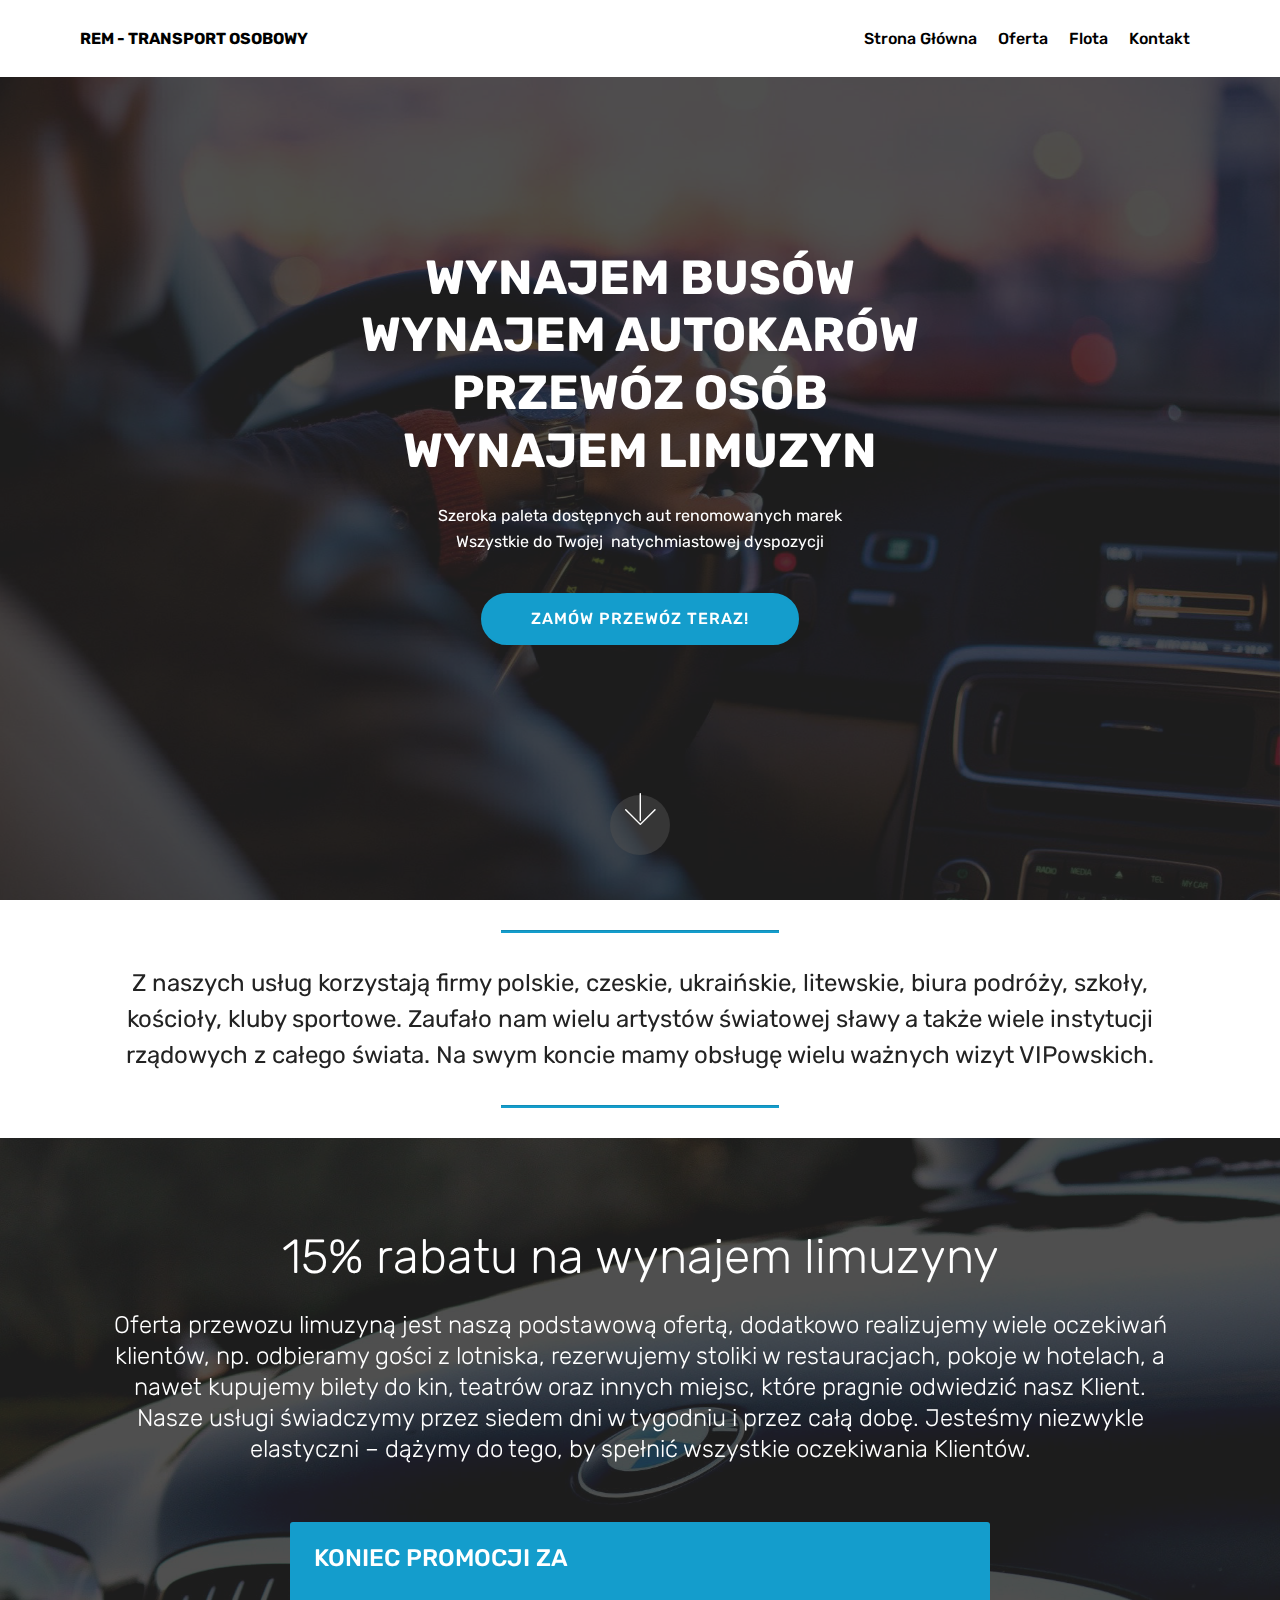
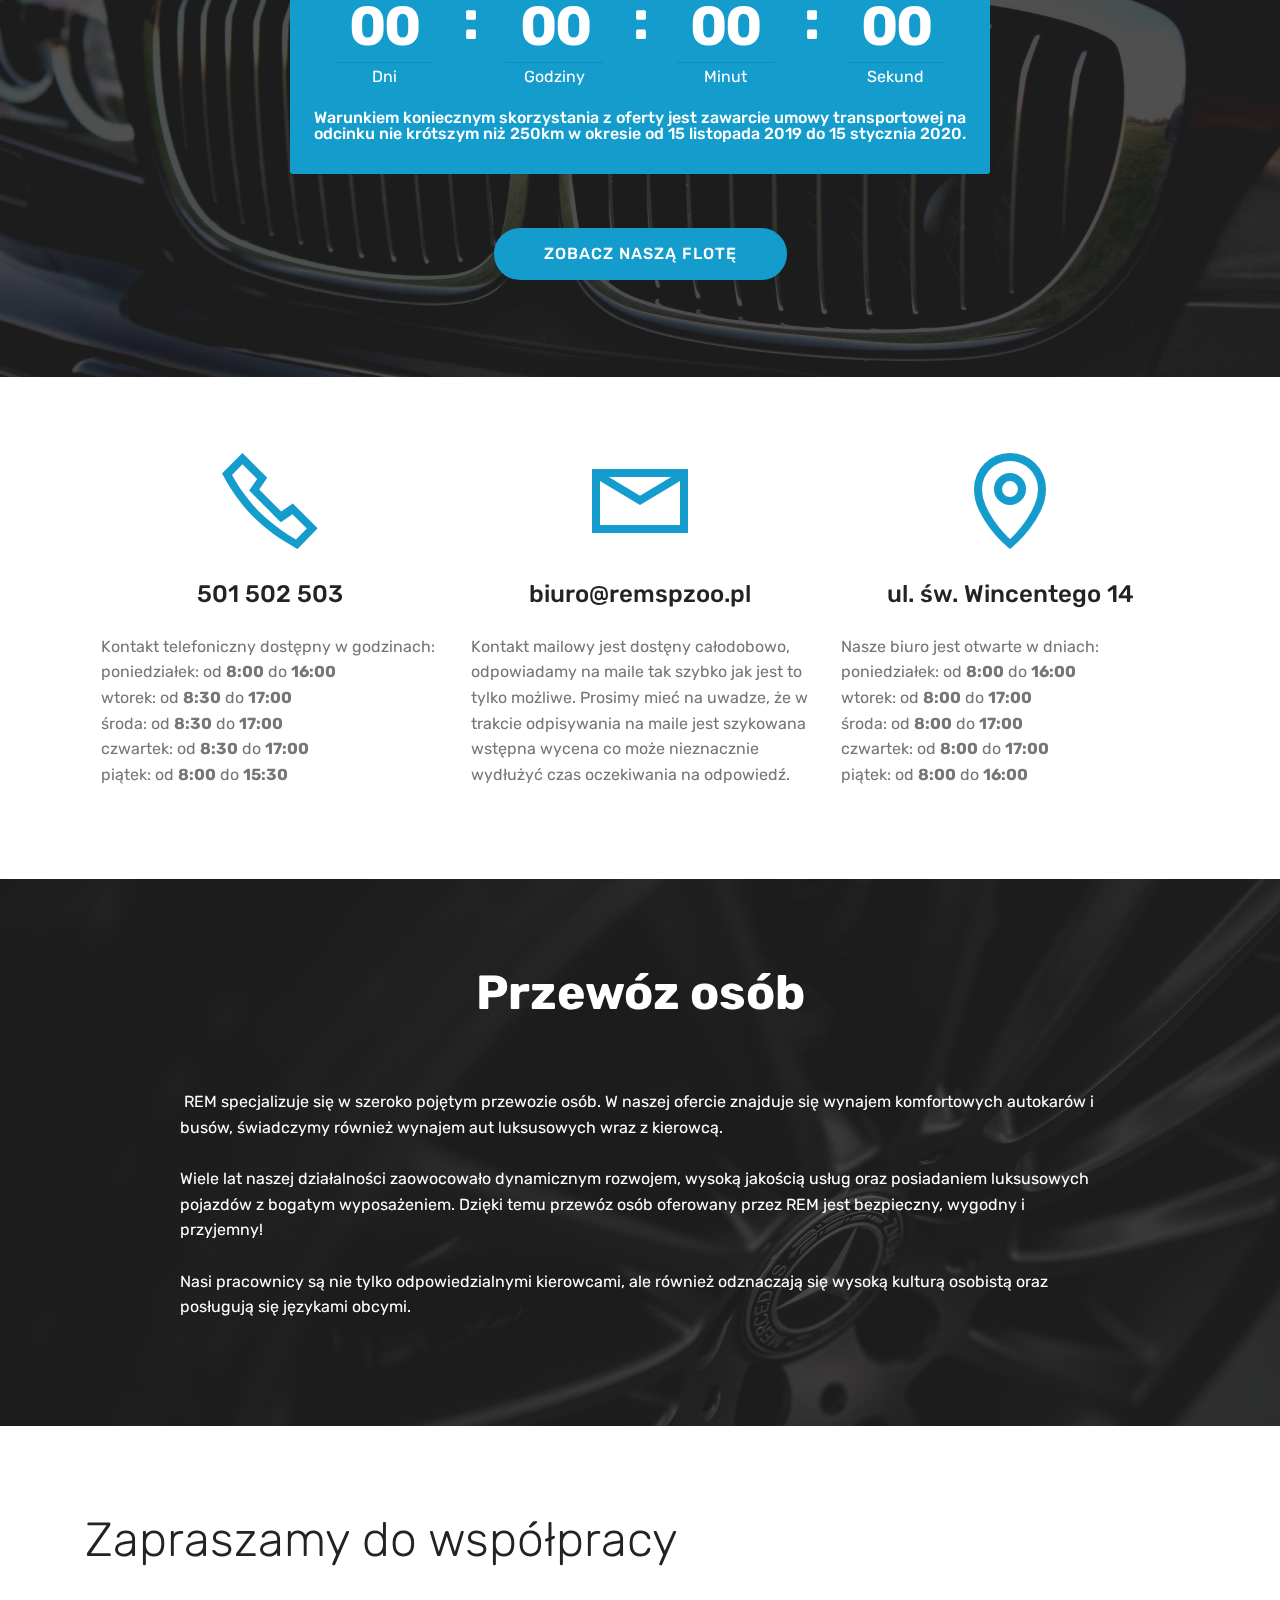
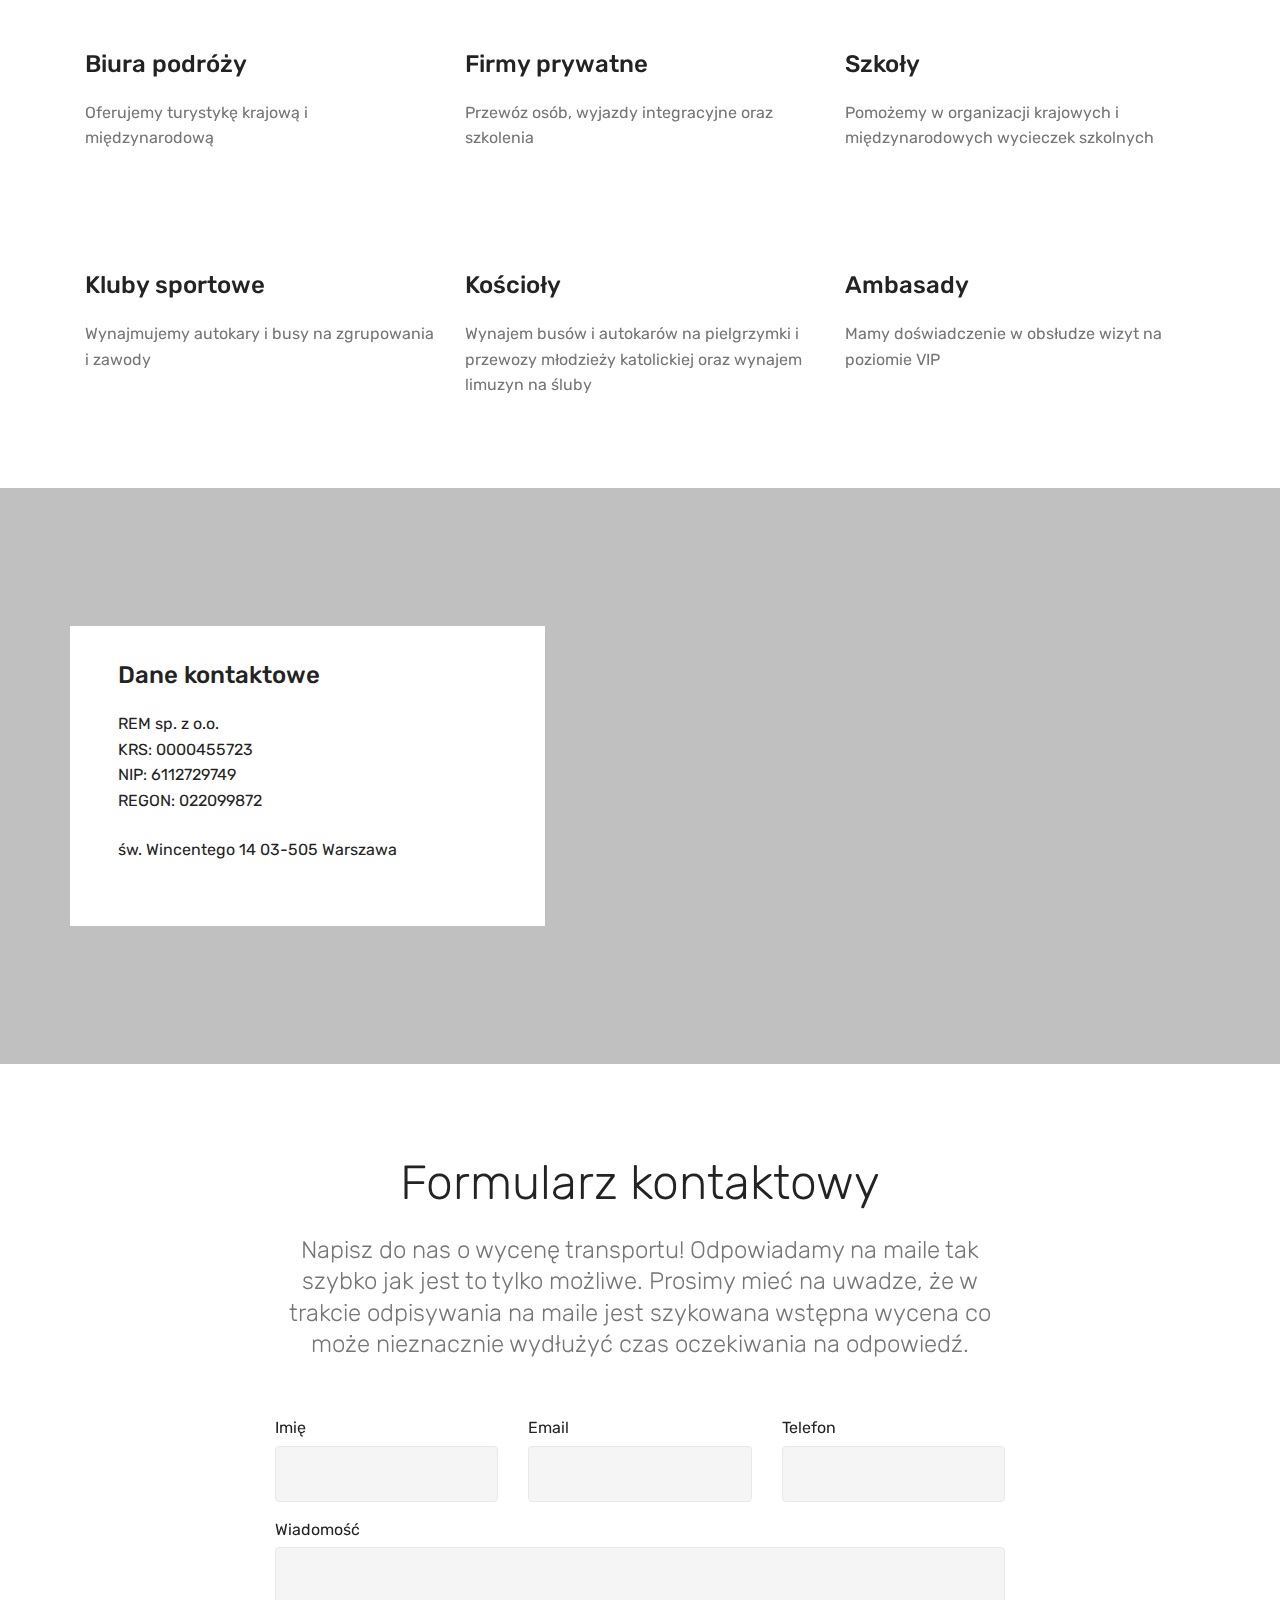
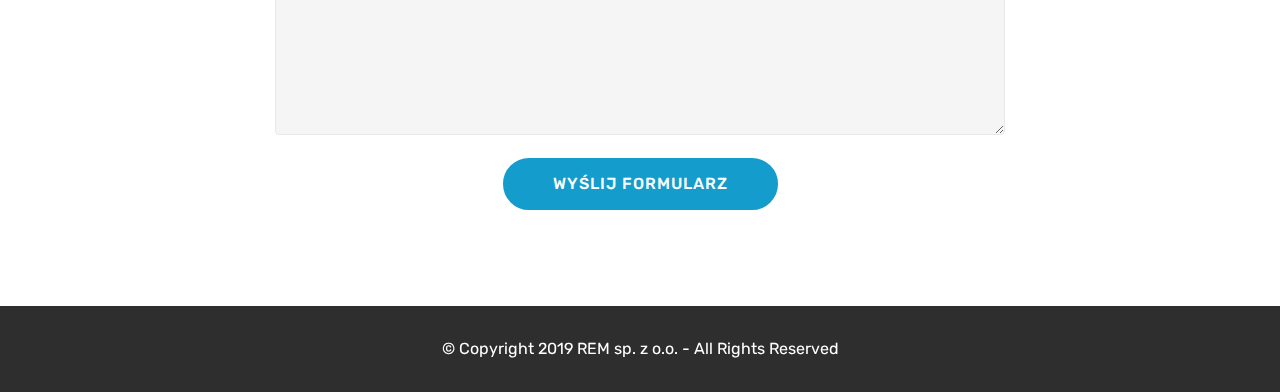
==== commit 6ad99bb0: "create github pages" ====
--- a/index.html
+++ b/index.html
@@ -41,7 +41,7 @@
         <div class="menu-logo">
             <div class="navbar-brand">
                 
-                <span class="navbar-caption-wrap"><a class="navbar-caption text-black display-4" href="index.html">REM</a></span>
+                <span class="navbar-caption-wrap"><a class="navbar-caption text-black display-4" href="index.html">REM - TRANSPORT OSOBOWY</a></span>
             </div>
         </div>
         <div class="collapse navbar-collapse" id="navbarSupportedContent">
@@ -53,7 +53,7 @@
     </nav>
 </section>
 
-<section class="engine"><a href="https://mobirise.info/k">develop your own website</a></section><section class="cid-rKntbPaWGQ mbr-fullscreen mbr-parallax-background" id="header2-1">
+<section class="engine"><a href="https://mobirise.info/l">free website templates</a></section><section class="cid-rKntbPaWGQ mbr-fullscreen mbr-parallax-background" id="header2-1">
 
     
 
@@ -64,9 +64,8 @@
             <div class="mbr-white col-md-10">
                 <h1 class="mbr-section-title mbr-bold pb-3 mbr-fonts-style display-2">WYNAJEM BUSÓW<br>WYNAJEM AUTOKARÓW<br>PRZEWÓZ OSÓB<br>WYNAJEM LIMUZYN</h1>
                 
-                <p class="mbr-text pb-3 mbr-fonts-style display-7">Szeroka paleta dostępnych aut
-<br>Wszystkie do Twojej dyspozycji</p>
-                <div class="mbr-section-btn"><a class="btn btn-md btn-primary display-4" href="https://mobirise.co">ZAMÓW TERAZ!</a></div>
+                <p class="mbr-text pb-3 mbr-fonts-style display-7">Szeroka paleta dostępnych aut renomowanych marek<br>Wszystkie do Twojej &nbsp;natychmiastowej dyspozycji</p>
+                <div class="mbr-section-btn"><a class="btn btn-md btn-primary display-4" href="index.html#form1-a">ZAMÓW PRZEWÓZ TERAZ!</a></div>
             </div>
         </div>
     </div>
@@ -84,7 +83,7 @@
     <div class="container">
         <div class="inner-container" style="width: 100%;">
             <hr class="line" style="width: 25%;">
-            <div class="section-text align-center mbr-fonts-style display-5">Z naszych usług korzystają firmy polskie, zagranicznych oraz biura podróży. Zaufało nam wielu artystów światowej sławy a także wiele instytucji rządowych z całego świata. Na swym koncie mamy obsługę wielu ważnych wizyt rządowych.</div>
+            <div class="section-text align-center mbr-fonts-style display-5">Z naszych usług korzystają firmy polskie, czeskie, ukraińskie, litewskie, biura podróży, szkoły, kościoły, kluby sportowe. Zaufało nam wielu artystów światowej sławy a także wiele instytucji rządowych z całego świata. Na swym koncie mamy obsługę wielu ważnych wizyt VIPowskich.</div>
             <hr class="line" style="width: 25%;">
         </div>
         </div>
@@ -99,7 +98,9 @@
 
     <div class="container">
         <h2 class="mbr-section-title pb-3 align-center mbr-fonts-style display-2">15% rabatu na wynajem limuzyny</h2>
-        
+        <h3 class="mbr-section-subtitle align-center mbr-fonts-style display-5">Oferta przewozu limuzyną jest naszą podstawową ofertą, dodatkowo realizujemy wiele oczekiwań klientów, np. odbieramy gości z lotniska, rezerwujemy stoliki w restauracjach, pokoje w hotelach, a nawet kupujemy bilety do kin, teatrów oraz innych miejsc, które pragnie odwiedzić nasz Klient.
+<div>
+</div><div>Nasze usługi świadczymy przez siedem dni w tygodniu i przez całą dobę. Jesteśmy niezwykle elastyczni – dążymy do tego, by spełnić wszystkie oczekiwania Klientów.</div></h3>
     </div>
     <div class="container pt-5 mt-2">
         <div class=" countdown-cont align-center p-4">
@@ -113,11 +114,13 @@
             <div class="minutesCountdown" title="Minut"></div>
             <div class="secondsCountdown" title="Sekund"></div>
             <div class="event-date align-left mbr-white">
-                <h5 class="mbr-fonts-style display-7"></h5>
-            </div>
-        </div>
-
-        
+                <h5 class="mbr-fonts-style display-7">Warunkiem koniecznym skorzystania z oferty jest zawarcie umowy transportowej na odcinku nie krótszym niż 250km w okresie od 15 listopada 2019 do 15 stycznia 2020.</h5>
+            </div>
+        </div>
+
+        <div class="media-container-row pt-5">
+            <div class="mbr-section-btn align-center"><a class="btn btn-primary display-4" href="page2.html">ZOBACZ NASZĄ FLOTĘ</a></div>
+        </div>
     </div>
 </section>
 
@@ -129,27 +132,39 @@
     <div class="container">
         <div class="media-container-row">
 
-            <div class="card p-3 col-12 col-md-6">
+            <div class="card p-3 col-12 col-md-6 col-lg-4">
                 <div class="card-img pb-3">
                     <span class="mbr-iconfont mobi-mbri-phone mobi-mbri"></span>
                 </div>
                 <div class="card-box">
                     <h4 class="card-title py-3 mbr-fonts-style display-5">501 502 503</h4>
-                    
-                </div>
-            </div>
-
-            <div class="card p-3 col-12 col-md-6">
+                    <p class="mbr-text mbr-fonts-style display-7">Kontakt telefoniczny dostępny w godzinach:<br>poniedziałek: od <strong>8:00</strong> do <strong>16:00</strong><br>wtorek: od <strong>8:30</strong> do <strong>17:00</strong><br>środa: od <strong>8:30</strong> do <strong>17:00</strong><br>czwartek: od <strong>8:30</strong> do <strong>17:00</strong><br>piątek: od <strong>8:00</strong> do <strong>15:30</strong></p>
+                </div>
+            </div>
+
+            <div class="card p-3 col-12 col-md-6 col-lg-4">
                 <div class="card-img pb-3">
                     <span class="mbr-iconfont mobi-mbri-letter mobi-mbri"></span>
                 </div>
                 <div class="card-box">
                     <h4 class="card-title py-3 mbr-fonts-style display-5">biuro@remspzoo.pl</h4>
-                    
-                </div>
-            </div>
-
-            
+                    <p class="mbr-text mbr-fonts-style display-7">Kontakt mailowy jest dostęny całodobowo, odpowiadamy na maile tak szybko jak jest to tylko możliwe. Prosimy mieć na uwadze, że w trakcie odpisywania na maile jest szykowana wstępna wycena co może nieznacznie wydłużyć czas oczekiwania na odpowiedź.</p>
+                </div>
+            </div>
+
+            <div class="card p-3 col-12 col-md-6 col-lg-4">
+                <div class="card-img pb-3">
+                    <span class="mbr-iconfont mobi-mbri-map-pin mobi-mbri"></span>
+                </div>
+                <div class="card-box">
+                    <h4 class="card-title py-3 mbr-fonts-style display-5">ul. św. Wincentego 14</h4>
+                    <p class="mbr-text mbr-fonts-style display-7">Nasze biuro jest otwarte w dniach:<br>poniedziałek: od <strong>8:00</strong> do <strong>16:00
+</strong><br>wtorek: od <strong>8:00</strong> do <strong>17:00
+</strong><br>środa: od <strong>8:00</strong> do <strong>17:00
+</strong><br>czwartek: od <strong>8:00</strong> do <strong>17:00
+</strong><br>piątek: od <strong>8:00</strong> do <strong>16:00</strong><br></p>
+                </div>
+            </div>
 
             
 
@@ -213,6 +228,46 @@
                         <div class="b b-mail">
                             <h5 class="align-left mbr-fonts-style m-0 display-5">Szkoły</h5>
                             <p class="mbr-text align-left mbr-fonts-style display-7">Pomożemy w organizacji krajowych i międzynarodowych wycieczek szkolnych</p>
+                        </div>
+                    </div>
+                </div>
+            </div>
+        </div>
+    </div>
+</section>
+
+<section class="mbr-section contacts2 cid-rKUd4QzegG" id="contacts2-q">
+    <!---->
+    
+    <!---->
+    <!--Overlay-->
+    
+    <!--Container-->
+    <div class="container">
+        <div class="row">
+            <!--Titles-->
+            <div class="title col-12">
+                
+                
+            </div>
+            <div class="col-12">
+                <div class="row justify-content-center">
+                    <div class="col-12 col-md-4">
+                        <div class="b b-adress">
+                            <h5 class="align-left mbr-fonts-style m-0 display-5">Kluby sportowe</h5>
+                            <p class="mbr-text align-left mbr-fonts-style display-7">Wynajmujemy autokary i busy na zgrupowania i zawody</p>
+                        </div>
+                    </div>
+                    <div class="col-12 col-md-4">
+                        <div class="b b-phone">
+                            <h5 class="align-left mbr-fonts-style m-0 display-5">Kościoły</h5>
+                            <p class="mbr-text align-left mbr-fonts-style display-7">Wynajem busów i autokarów na pielgrzymki i przewozy młodzieży katolickiej oraz wynajem limuzyn na śluby</p>
+                        </div>
+                    </div>
+                    <div class="col-12 col-md-4">
+                        <div class="b b-mail">
+                            <h5 class="align-left mbr-fonts-style m-0 display-5">Ambasady</h5>
+                            <p class="mbr-text align-left mbr-fonts-style display-7">Mamy doświadczenie w obsłudze wizyt na poziomie VIP</p>
                         </div>
                     </div>
                 </div>
@@ -242,7 +297,7 @@
             </div>
         </div>
         <!--Map-->
-        <div class="google-map"><iframe frameborder="0" style="border:0" src="https://www.google.com/maps/embed/v1/place?key=AIzaSyAEIpgj38KyLFELm2bK9Y7krBkz1K-cMq8&amp;q=place_id:ChIJbTyBayLMHkcRTIq_epnAXNs" allowfullscreen=""></iframe></div>
+        <div class="google-map"><iframe frameborder="0" style="border:0" src="https://www.google.com/maps/embed/v1/place?key=AIzaSyCx3d07zxHPLvkFBLlAR3Ng8a9wsAsGoJ8&amp;q=place_id:ChIJbTyBayLMHkcRTIq_epnAXNs" allowfullscreen=""></iframe></div>
     </div>
 </section>
 
@@ -256,7 +311,7 @@
             <div class="title col-12 col-lg-8">
                 <h2 class="mbr-section-title align-center pb-3 mbr-fonts-style display-2">
                     Formularz kontaktowy</h2>
-                <h3 class="mbr-section-subtitle align-center mbr-light pb-3 mbr-fonts-style display-5">Napisz do nas o wycenę transportu!</h3>
+                <h3 class="mbr-section-subtitle align-center mbr-light pb-3 mbr-fonts-style display-5">Napisz do nas o wycenę transportu! Odpowiadamy na maile tak szybko jak jest to tylko możliwe. Prosimy mieć na uwadze, że w trakcie odpisywania na maile jest szykowana wstępna wycena co może nieznacznie wydłużyć czas oczekiwania na odpowiedź.</h3>
             </div>
         </div>
     </div>
@@ -264,7 +319,7 @@
         <div class="row justify-content-center">
             <div class="media-container-column col-lg-8" data-form-type="formoid">
                 <!---Formbuilder Form--->
-                <form action="https://mobirise.com/" method="POST" class="mbr-form form-with-styler" data-form-title="Mobirise Form"><input type="hidden" name="email" data-form-email="true" value="W89naD/42AzhjYphycrYhEguD7rQDX8PrG1/NOpSF0KVLbzTLEkkDQANMGlltMhyQm7dh94zaEswDKfQaQGM/s6rZ2g2vCtMQMR9OPAj+uiywVYm4LZ36MamhfF3vDdp">
+                <form action="https://mobirise.com/" method="POST" class="mbr-form form-with-styler" data-form-title="Mobirise Form"><input type="hidden" name="email" data-form-email="true" value="gK26RZYC1hqEOdfyINkhjbew1Plj3VdrmtLyul5Inx1wXJnmxaq2qfp50OZH1/E0Z1b44RnyywIgn+c+H0bRp7knlY8u4rhrfCdpwDTLYkWfNDqw6od8ta45uZJAxI9u">
                     <div class="row">
                         <div hidden="hidden" data-form-alert="" class="alert alert-success col-12">Dziękujemy za wypełnienie formularza!</div>
                         <div hidden="hidden" data-form-alert-danger="" class="alert alert-danger col-12">
--- a/assets/mobirise/css/mbr-additional.css
+++ b/assets/mobirise/css/mbr-additional.css
@@ -1245,6 +1245,7 @@
 }
 .cid-rKnw4z2jki .mbr-text {
   color: #767676;
+  text-align: left;
 }
 .cid-rKnw4z2jki h4 {
   text-align: center;
@@ -1279,6 +1280,19 @@
   padding-top: 1.5rem;
 }
 .cid-rKnyQgyFh5 div.b {
+  padding-top: 2rem;
+}
+.cid-rKUd4QzegG {
+  padding-top: 0px;
+  padding-bottom: 90px;
+  background-color: #ffffff;
+}
+.cid-rKUd4QzegG .mbr-text {
+  color: #767676;
+  margin: 0;
+  padding-top: 1.5rem;
+}
+.cid-rKUd4QzegG div.b {
   padding-top: 2rem;
 }
 .cid-rKnzpxFZc1 .main_wrapper {
--- a/assets/mobirise/css/mbr-additional.css
+++ b/assets/mobirise/css/mbr-additional.css
@@ -1245,6 +1245,7 @@
 }
 .cid-rKnw4z2jki .mbr-text {
   color: #767676;
+  text-align: left;
 }
 .cid-rKnw4z2jki h4 {
   text-align: center;
@@ -1279,6 +1280,19 @@
   padding-top: 1.5rem;
 }
 .cid-rKnyQgyFh5 div.b {
+  padding-top: 2rem;
+}
+.cid-rKUd4QzegG {
+  padding-top: 0px;
+  padding-bottom: 90px;
+  background-color: #ffffff;
+}
+.cid-rKUd4QzegG .mbr-text {
+  color: #767676;
+  margin: 0;
+  padding-top: 1.5rem;
+}
+.cid-rKUd4QzegG div.b {
   padding-top: 2rem;
 }
 .cid-rKnzpxFZc1 .main_wrapper {
